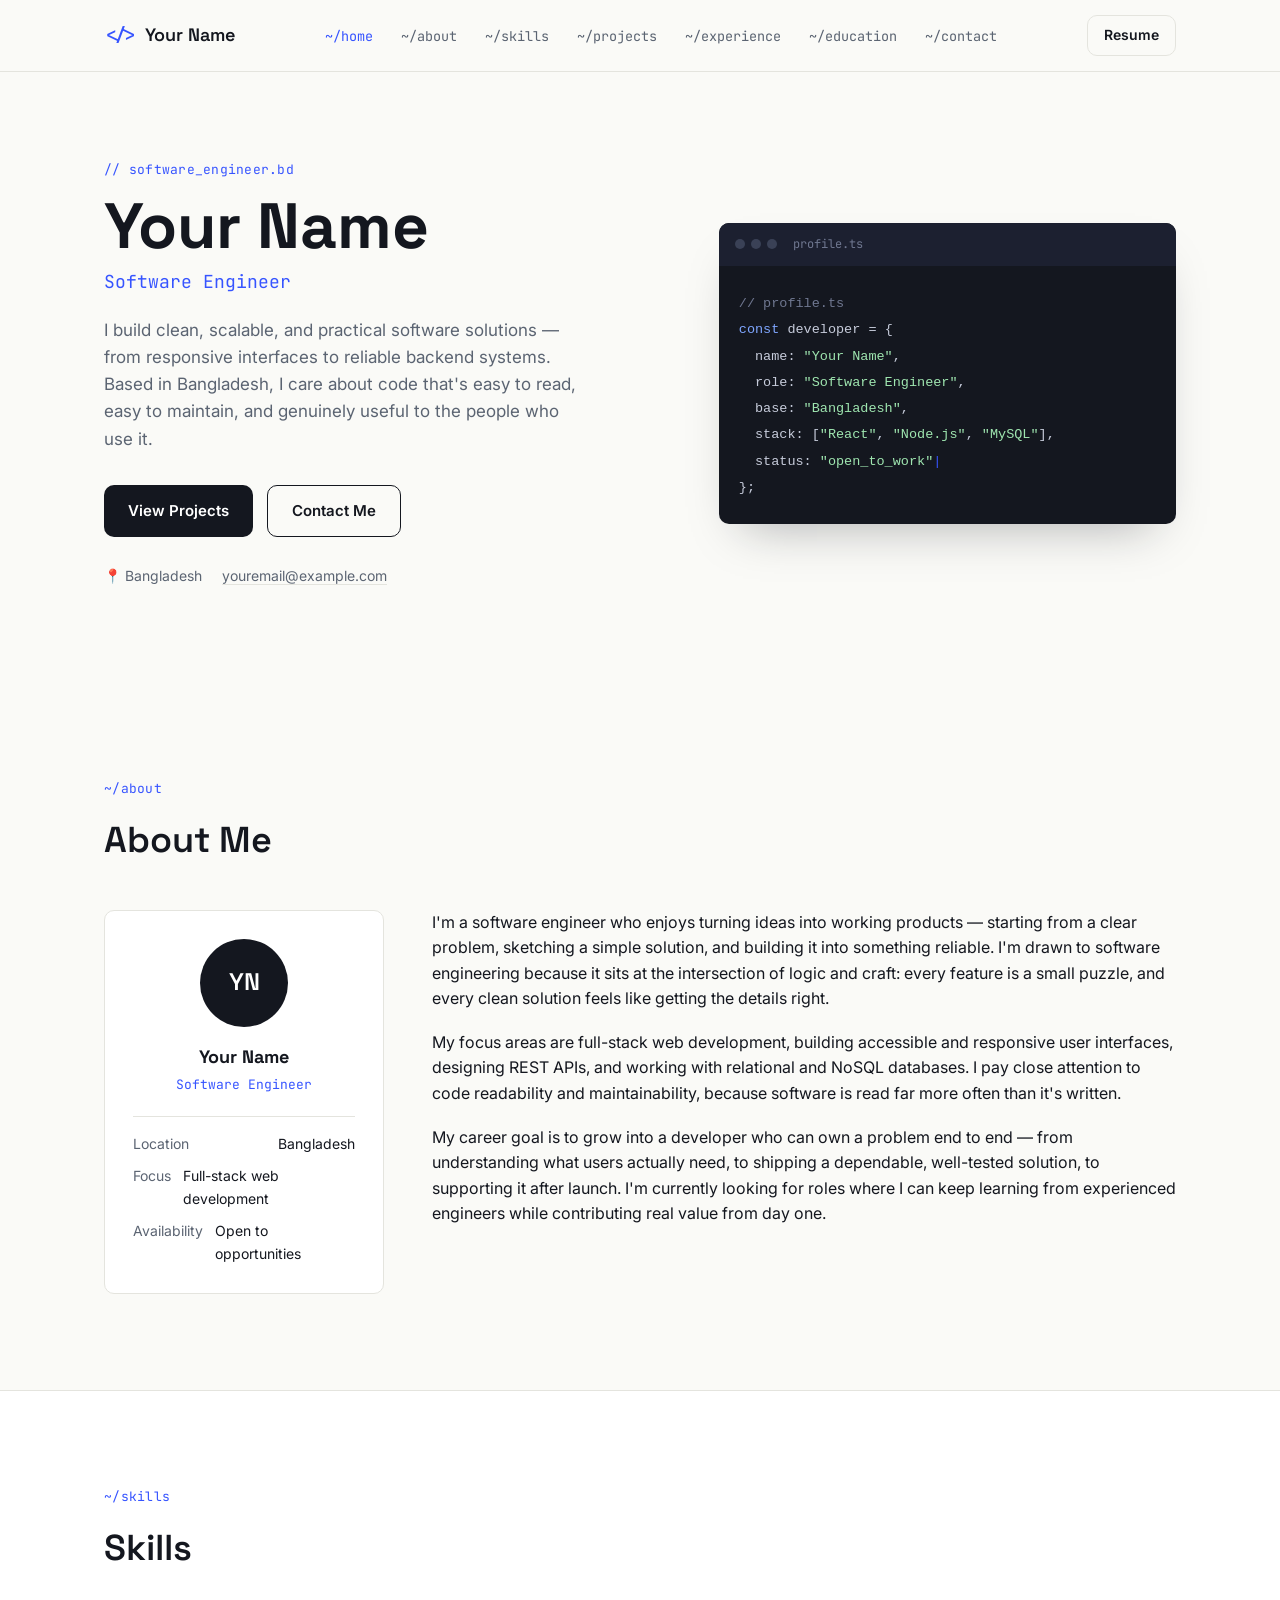
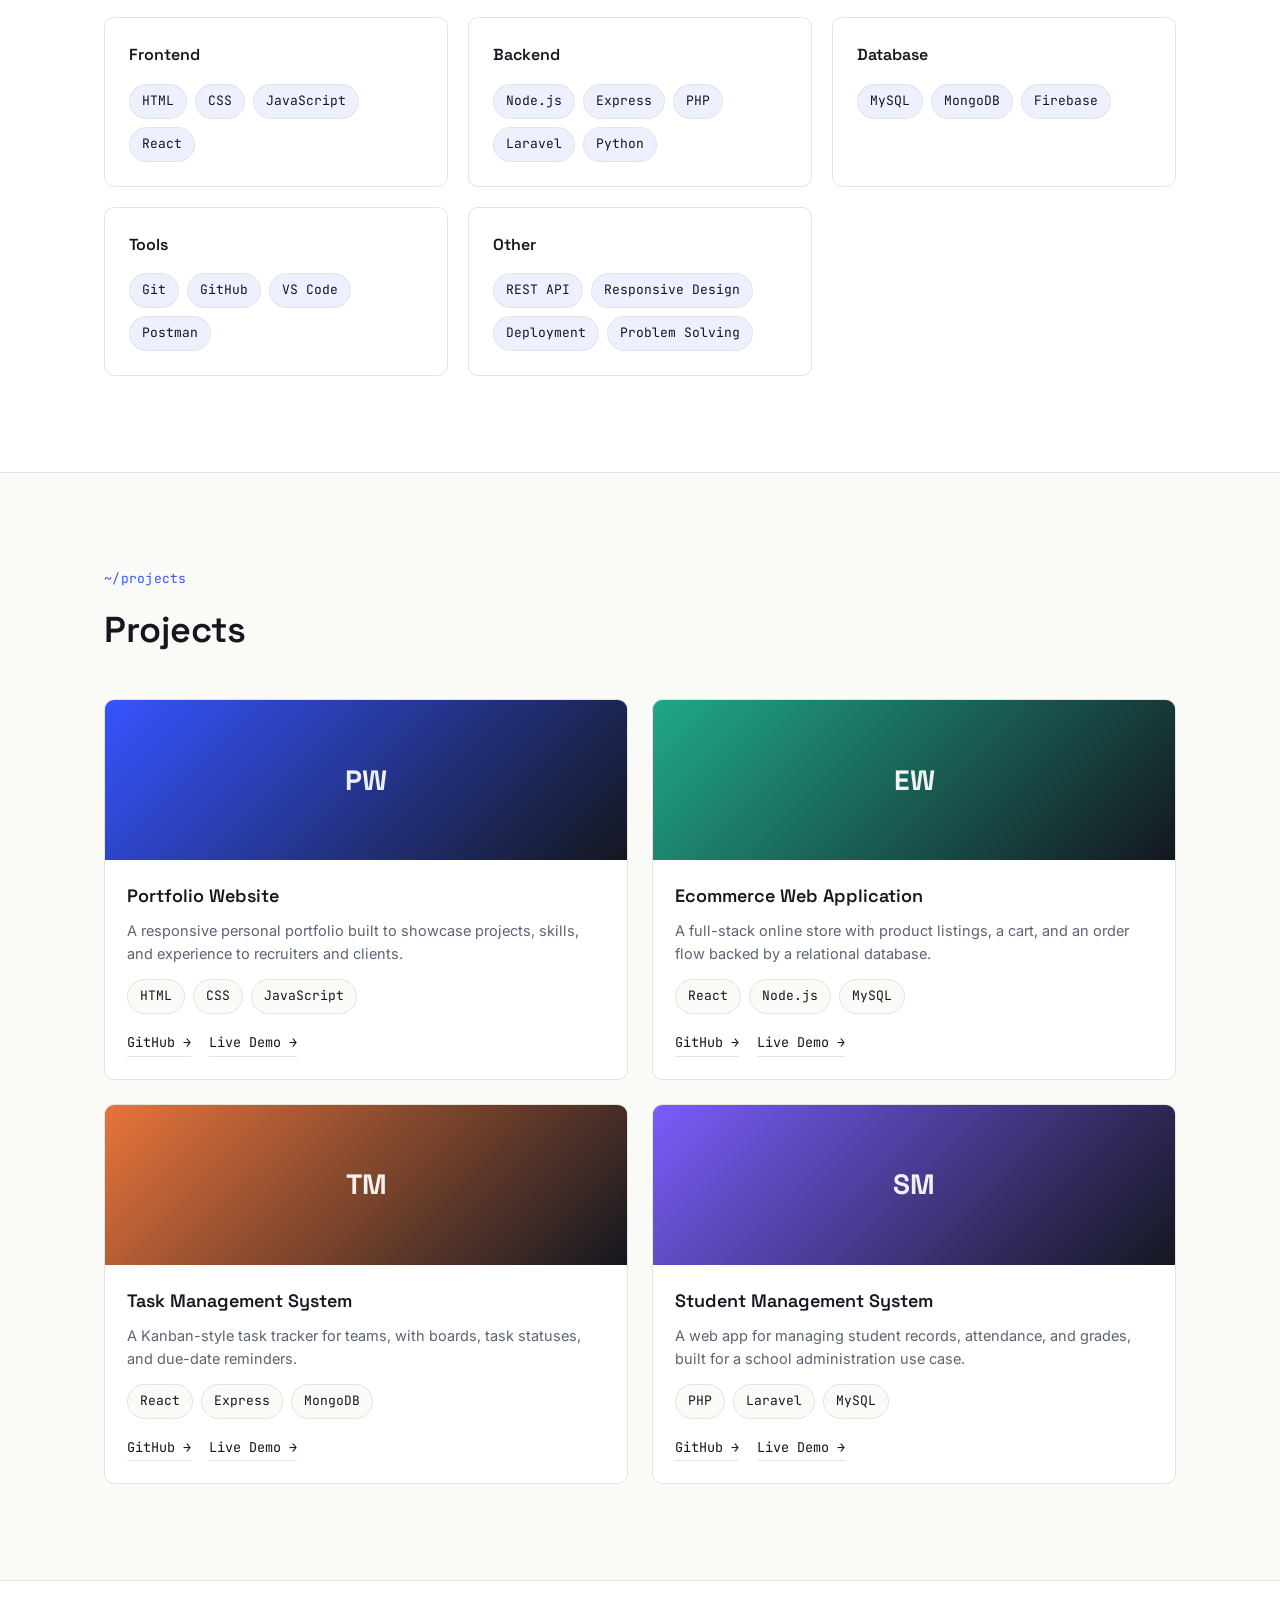
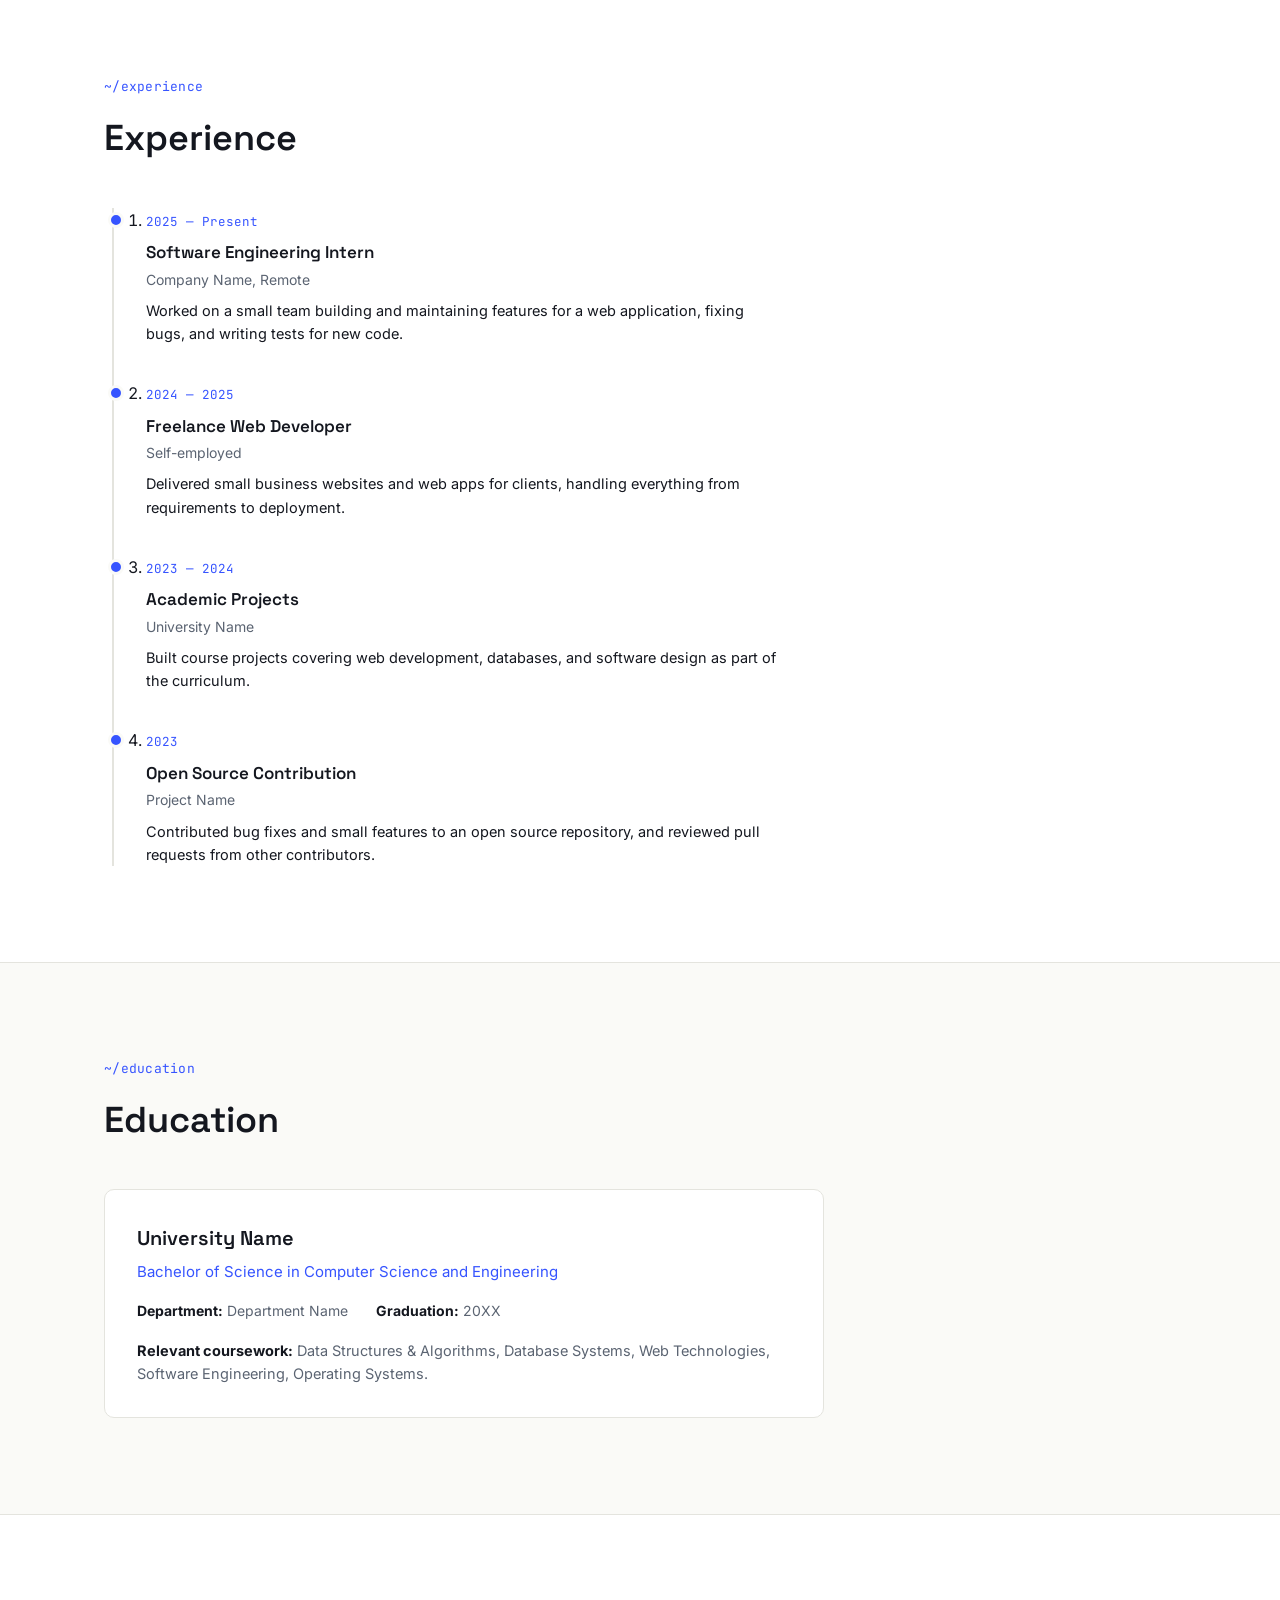
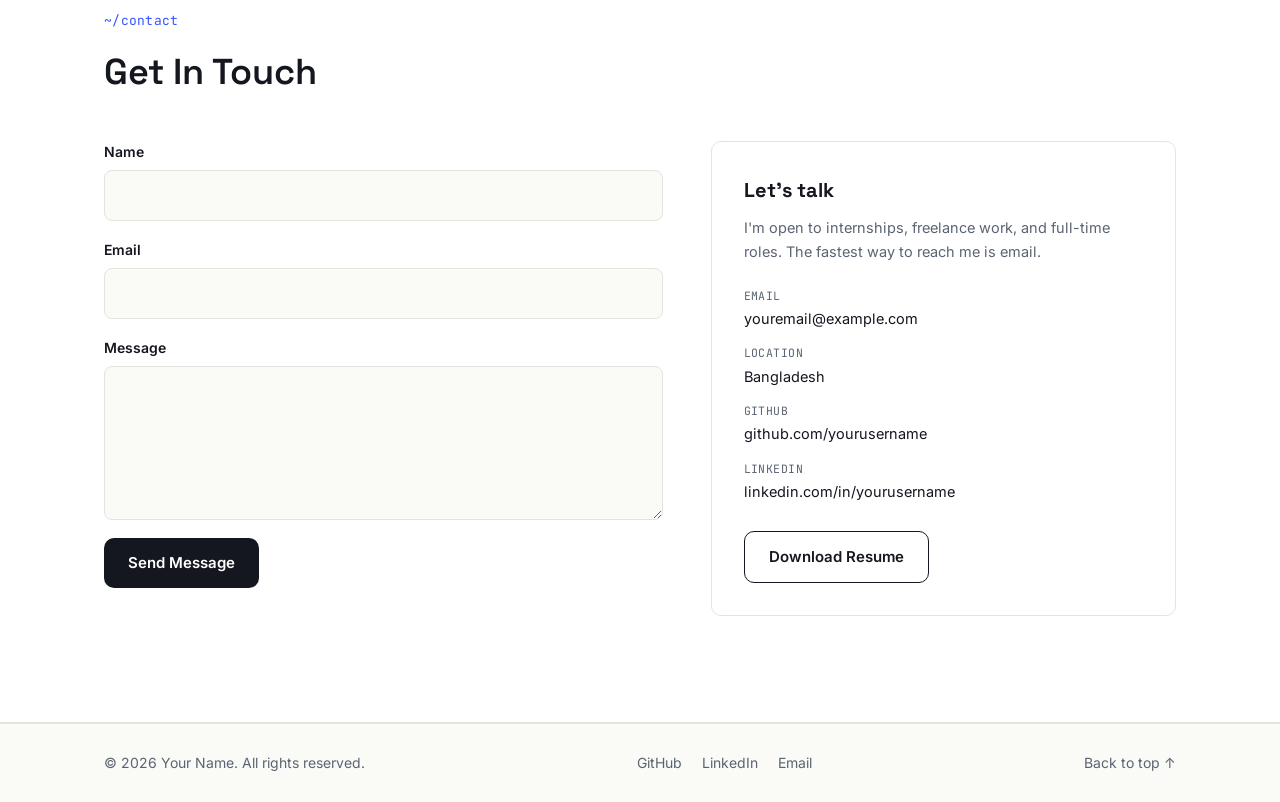
==== index.html @ 1dc2d633 "Initial Portfollio" ====
<!DOCTYPE html>
<html lang="en">
<head>
  <meta charset="UTF-8" />
  <meta name="viewport" content="width=device-width, initial-scale=1.0" />

  <!-- ============ PRIMARY SEO META TAGS ============ -->
  <!-- EDIT: replace "Your Name" everywhere in this file with your real name -->
  <title>Your Name — Software Engineer</title>
  <meta name="title" content="Your Name — Software Engineer" />
  <meta name="description" content="Your Name is a Software Engineer based in Bangladesh who builds clean, scalable, and practical software solutions. Explore projects, skills, and ways to get in touch." />
  <meta name="keywords" content="Your Name, Software Engineer, Web Developer, Full Stack Developer, Bangladesh, React, Node.js, Portfolio" />
  <meta name="author" content="Your Name" />
  <meta name="robots" content="index, follow" />

  <!-- ============ CANONICAL URL ============ -->
  <!-- EDIT: replace with your real published URL once deployed -->
  <link rel="canonical" href="https://yourusername.github.io/" />

  <!-- ============ OPEN GRAPH / SOCIAL SHARING ============ -->
  <meta property="og:type" content="website" />
  <meta property="og:title" content="Your Name — Software Engineer" />
  <meta property="og:description" content="Software Engineer based in Bangladesh building clean, scalable, and practical software solutions." />
  <meta property="og:image" content="https://yourusername.github.io/assets/og-image.jpg" />
  <meta property="og:url" content="https://yourusername.github.io/" />
  <meta property="og:site_name" content="Your Name — Portfolio" />

  <meta name="twitter:card" content="summary_large_image" />
  <meta name="twitter:title" content="Your Name — Software Engineer" />
  <meta name="twitter:description" content="Software Engineer based in Bangladesh building clean, scalable, and practical software solutions." />
  <meta name="twitter:image" content="https://yourusername.github.io/assets/og-image.jpg" />

  <!-- ============ FAVICON (placeholder mark, swap for your own /assets/favicon.ico) ============ -->
  <link rel="icon" type="image/svg+xml" href="data:image/svg+xml,%3Csvg xmlns='http://www.w3.org/2000/svg' viewBox='0 0 64 64'%3E%3Crect width='64' height='64' rx='14' fill='%2314171F'/%3E%3Ctext x='32' y='42' font-family='monospace' font-size='28' fill='%233654FF' text-anchor='middle'%3E%3C%2F%3E%3C%2Ftext%3E%3C%2Fsvg%3E" />

  <!-- ============ FONTS ============ -->
  <link rel="preconnect" href="https://fonts.googleapis.com" />
  <link rel="preconnect" href="https://fonts.gstatic.com" crossorigin />
  <link href="https://fonts.googleapis.com/css2?family=Space+Grotesk:wght@500;600;700&family=Inter:wght@400;500;600&family=JetBrains+Mono:wght@400;500&display=swap" rel="stylesheet" />

  <link rel="stylesheet" href="style.css" />
</head>
<body>

  <!-- ============================================================
       SKIP LINK (accessibility)
  ============================================================ -->
  <a class="skip-link" href="#main">Skip to content</a>

  <!-- ============================================================
       HEADER / NAVIGATION
  ============================================================ -->
  <header class="header" id="top">
    <div class="container header__inner">
      <a href="#top" class="logo" aria-label="Back to home">
        <span class="logo__mark">&lt;/&gt;</span>
        <span class="logo__text">Your Name</span>
      </a>

      <nav class="nav" id="site-nav" aria-label="Primary">
        <ul class="nav__list">
          <li><a href="#home" class="nav__link">~/home</a></li>
          <li><a href="#about" class="nav__link">~/about</a></li>
          <li><a href="#skills" class="nav__link">~/skills</a></li>
          <li><a href="#projects" class="nav__link">~/projects</a></li>
          <li><a href="#experience" class="nav__link">~/experience</a></li>
          <li><a href="#education" class="nav__link">~/education</a></li>
          <li><a href="#contact" class="nav__link">~/contact</a></li>
        </ul>
      </nav>

      <div class="header__actions">
        <!-- EDIT: point this to your real resume file, e.g. assets/resume.pdf -->
        <a href="assets/resume.pdf" class="btn btn--ghost btn--small" download>Resume</a>
        <button
          class="nav-toggle"
          id="nav-toggle"
          aria-expanded="false"
          aria-controls="site-nav"
          aria-label="Open menu"
        >
          <span class="nav-toggle__bar"></span>
          <span class="nav-toggle__bar"></span>
          <span class="nav-toggle__bar"></span>
        </button>
      </div>
    </div>
  </header>

  <main id="main">

    <!-- ============================================================
         HERO / HOME
    ============================================================ -->
    <section class="hero" id="home">
      <div class="container hero__grid">
        <div class="hero__content">
          <p class="eyebrow">// software_engineer.bd</p>
          <h1 class="hero__name">Your Name</h1>
          <p class="hero__title">Software Engineer</p>
          <p class="hero__tagline">
            I build clean, scalable, and practical software solutions —
            from responsive interfaces to reliable backend systems.
            Based in Bangladesh, I care about code that's easy to read,
            easy to maintain, and genuinely useful to the people who use it.
          </p>
          <div class="hero__actions">
            <a href="#projects" class="btn btn--primary">View Projects</a>
            <a href="#contact" class="btn btn--outline">Contact Me</a>
          </div>
          <ul class="hero__meta">
            <li>📍 Bangladesh</li>
            <!-- EDIT: replace with your real email -->
            <li><a href="mailto:youremail@example.com">youremail@example.com</a></li>
          </ul>
        </div>

        <div class="hero__panel" aria-hidden="true">
          <div class="code-card">
            <div class="code-card__bar">
              <span class="code-card__dot"></span>
              <span class="code-card__dot"></span>
              <span class="code-card__dot"></span>
              <span class="code-card__filename">profile.ts</span>
            </div>
            <pre class="code-card__body"><code><span class="tok-comment">// profile.ts</span>
<span class="tok-key">const</span> developer = {
  name: <span class="tok-string">"Your Name"</span>,
  role: <span class="tok-string">"Software Engineer"</span>,
  base: <span class="tok-string">"Bangladesh"</span>,
  stack: [<span class="tok-string">"React"</span>, <span class="tok-string">"Node.js"</span>, <span class="tok-string">"MySQL"</span>],
  status: <span class="tok-string">"open_to_work"</span><span class="cursor">|</span>
};</code></pre>
          </div>
        </div>
      </div>
    </section>

    <!-- ============================================================
         ABOUT
    ============================================================ -->
    <section class="section" id="about">
      <div class="container">
        <p class="eyebrow">~/about</p>
        <h2 class="section__title">About Me</h2>

        <div class="about__grid">
          <div class="about__card">
            <div class="avatar" aria-hidden="true">YN</div>
            <h3 class="about__card-name">Your Name</h3>
            <p class="about__card-role">Software Engineer</p>
            <ul class="about__facts">
              <li><span>Location</span>Bangladesh</li>
              <li><span>Focus</span>Full-stack web development</li>
              <li><span>Availability</span>Open to opportunities</li>
            </ul>
          </div>

          <div class="about__copy">
            <!-- EDIT: replace this bio with your own story -->
            <p>
              I'm a software engineer who enjoys turning ideas into working
              products — starting from a clear problem, sketching a simple
              solution, and building it into something reliable. I'm drawn
              to software engineering because it sits at the intersection
              of logic and craft: every feature is a small puzzle, and every
              clean solution feels like getting the details right.
            </p>
            <p>
              My focus areas are full-stack web development, building
              accessible and responsive user interfaces, designing REST
              APIs, and working with relational and NoSQL databases. I pay
              close attention to code readability and maintainability,
              because software is read far more often than it's written.
            </p>
            <p>
              My career goal is to grow into a developer who can own a
              problem end to end — from understanding what users actually
              need, to shipping a dependable, well-tested solution, to
              supporting it after launch. I'm currently looking for roles
              where I can keep learning from experienced engineers while
              contributing real value from day one.
            </p>
          </div>
        </div>
      </div>
    </section>

    <!-- ============================================================
         SKILLS
    ============================================================ -->
    <section class="section section--alt" id="skills">
      <div class="container">
        <p class="eyebrow">~/skills</p>
        <h2 class="section__title">Skills</h2>

        <div class="skills__grid">
          <div class="skill-card">
            <h3 class="skill-card__title">Frontend</h3>
            <ul class="badge-list">
              <li class="badge">HTML</li>
              <li class="badge">CSS</li>
              <li class="badge">JavaScript</li>
              <li class="badge">React</li>
            </ul>
          </div>

          <div class="skill-card">
            <h3 class="skill-card__title">Backend</h3>
            <ul class="badge-list">
              <li class="badge">Node.js</li>
              <li class="badge">Express</li>
              <li class="badge">PHP</li>
              <li class="badge">Laravel</li>
              <li class="badge">Python</li>
            </ul>
          </div>

          <div class="skill-card">
            <h3 class="skill-card__title">Database</h3>
            <ul class="badge-list">
              <li class="badge">MySQL</li>
              <li class="badge">MongoDB</li>
              <li class="badge">Firebase</li>
            </ul>
          </div>

          <div class="skill-card">
            <h3 class="skill-card__title">Tools</h3>
            <ul class="badge-list">
              <li class="badge">Git</li>
              <li class="badge">GitHub</li>
              <li class="badge">VS Code</li>
              <li class="badge">Postman</li>
            </ul>
          </div>

          <div class="skill-card">
            <h3 class="skill-card__title">Other</h3>
            <ul class="badge-list">
              <li class="badge">REST API</li>
              <li class="badge">Responsive Design</li>
              <li class="badge">Deployment</li>
              <li class="badge">Problem Solving</li>
            </ul>
          </div>
        </div>
      </div>
    </section>

    <!-- ============================================================
         PROJECTS
    ============================================================ -->
    <section class="section" id="projects">
      <div class="container">
        <p class="eyebrow">~/projects</p>
        <h2 class="section__title">Projects</h2>

        <div class="projects__grid">

          <!-- Project 1 -->
          <article class="project-card">
            <div class="project-card__thumb" style="background:linear-gradient(135deg,#3654FF,#14171F);">
              <span>PW</span>
            </div>
            <div class="project-card__body">
              <h3 class="project-card__title">Portfolio Website</h3>
              <p class="project-card__desc">
                A responsive personal portfolio built to showcase projects,
                skills, and experience to recruiters and clients.
              </p>
              <ul class="badge-list badge-list--tight">
                <li class="badge badge--mono">HTML</li>
                <li class="badge badge--mono">CSS</li>
                <li class="badge badge--mono">JavaScript</li>
              </ul>
              <div class="project-card__links">
                <!-- EDIT: replace # with your real repo / demo links -->
                <a href="#" class="link">GitHub →</a>
                <a href="#" class="link">Live Demo →</a>
              </div>
            </div>
          </article>

          <!-- Project 2 -->
          <article class="project-card">
            <div class="project-card__thumb" style="background:linear-gradient(135deg,#1FA88A,#14171F);">
              <span>EW</span>
            </div>
            <div class="project-card__body">
              <h3 class="project-card__title">Ecommerce Web Application</h3>
              <p class="project-card__desc">
                A full-stack online store with product listings, a cart,
                and an order flow backed by a relational database.
              </p>
              <ul class="badge-list badge-list--tight">
                <li class="badge badge--mono">React</li>
                <li class="badge badge--mono">Node.js</li>
                <li class="badge badge--mono">MySQL</li>
              </ul>
              <div class="project-card__links">
                <a href="#" class="link">GitHub →</a>
                <a href="#" class="link">Live Demo →</a>
              </div>
            </div>
          </article>

          <!-- Project 3 -->
          <article class="project-card">
            <div class="project-card__thumb" style="background:linear-gradient(135deg,#E8743B,#14171F);">
              <span>TM</span>
            </div>
            <div class="project-card__body">
              <h3 class="project-card__title">Task Management System</h3>
              <p class="project-card__desc">
                A Kanban-style task tracker for teams, with boards, task
                statuses, and due-date reminders.
              </p>
              <ul class="badge-list badge-list--tight">
                <li class="badge badge--mono">React</li>
                <li class="badge badge--mono">Express</li>
                <li class="badge badge--mono">MongoDB</li>
              </ul>
              <div class="project-card__links">
                <a href="#" class="link">GitHub →</a>
                <a href="#" class="link">Live Demo →</a>
              </div>
            </div>
          </article>

          <!-- Project 4 -->
          <article class="project-card">
            <div class="project-card__thumb" style="background:linear-gradient(135deg,#7A5CFA,#14171F);">
              <span>SM</span>
            </div>
            <div class="project-card__body">
              <h3 class="project-card__title">Student Management System</h3>
              <p class="project-card__desc">
                A web app for managing student records, attendance, and
                grades, built for a school administration use case.
              </p>
              <ul class="badge-list badge-list--tight">
                <li class="badge badge--mono">PHP</li>
                <li class="badge badge--mono">Laravel</li>
                <li class="badge badge--mono">MySQL</li>
              </ul>
              <div class="project-card__links">
                <a href="#" class="link">GitHub →</a>
                <a href="#" class="link">Live Demo →</a>
              </div>
            </div>
          </article>

        </div>
      </div>
    </section>

    <!-- ============================================================
         EXPERIENCE
    ============================================================ -->
    <section class="section section--alt" id="experience">
      <div class="container">
        <p class="eyebrow">~/experience</p>
        <h2 class="section__title">Experience</h2>

        <ol class="timeline">
          <li class="timeline__item">
            <span class="timeline__date">2025 — Present</span>
            <h3 class="timeline__title">Software Engineering Intern</h3>
            <p class="timeline__org">Company Name, Remote</p>
            <p class="timeline__desc">
              Worked on a small team building and maintaining features for
              a web application, fixing bugs, and writing tests for new code.
            </p>
          </li>

          <li class="timeline__item">
            <span class="timeline__date">2024 — 2025</span>
            <h3 class="timeline__title">Freelance Web Developer</h3>
            <p class="timeline__org">Self-employed</p>
            <p class="timeline__desc">
              Delivered small business websites and web apps for clients,
              handling everything from requirements to deployment.
            </p>
          </li>

          <li class="timeline__item">
            <span class="timeline__date">2023 — 2024</span>
            <h3 class="timeline__title">Academic Projects</h3>
            <p class="timeline__org">University Name</p>
            <p class="timeline__desc">
              Built course projects covering web development, databases,
              and software design as part of the curriculum.
            </p>
          </li>

          <li class="timeline__item">
            <span class="timeline__date">2023</span>
            <h3 class="timeline__title">Open Source Contribution</h3>
            <p class="timeline__org">Project Name</p>
            <p class="timeline__desc">
              Contributed bug fixes and small features to an open source
              repository, and reviewed pull requests from other contributors.
            </p>
          </li>
        </ol>
      </div>
    </section>

    <!-- ============================================================
         EDUCATION
    ============================================================ -->
    <section class="section" id="education">
      <div class="container">
        <p class="eyebrow">~/education</p>
        <h2 class="section__title">Education</h2>

        <div class="edu-card">
          <h3 class="edu-card__university">University Name</h3>
          <p class="edu-card__degree">Bachelor of Science in Computer Science and Engineering</p>
          <div class="edu-card__meta">
            <span><strong>Department:</strong> Department Name</span>
            <span><strong>Graduation:</strong> 20XX</span>
          </div>
          <p class="edu-card__coursework">
            <strong>Relevant coursework:</strong> Data Structures &amp;
            Algorithms, Database Systems, Web Technologies, Software
            Engineering, Operating Systems.
          </p>
        </div>
      </div>
    </section>

    <!-- ============================================================
         CONTACT
    ============================================================ -->
    <section class="section section--alt" id="contact">
      <div class="container">
        <p class="eyebrow">~/contact</p>
        <h2 class="section__title">Get In Touch</h2>

        <div class="contact__grid">
          <form class="contact-form" id="contact-form" novalidate>
            <!--
              FRONTEND-ONLY FORM:
              This form does not send email by itself yet. To make it work, pick one:
              1) Formspree   — set the form action to your Formspree endpoint and method="POST"
              2) EmailJS     — keep this markup, call emailjs.sendForm() in script.js instead of the demo handler
              3) Google Forms — swap this markup for an embedded Google Form, or POST to its formResponse URL
              4) Your own backend API — change the fetch() call in script.js to your endpoint
            -->
            <div class="form-field">
              <label for="name">Name</label>
              <input type="text" id="name" name="name" required autocomplete="name" />
            </div>
            <div class="form-field">
              <label for="email">Email</label>
              <input type="email" id="email" name="email" required autocomplete="email" />
            </div>
            <div class="form-field">
              <label for="message">Message</label>
              <textarea id="message" name="message" rows="5" required></textarea>
            </div>
            <button type="submit" class="btn btn--primary">Send Message</button>
            <p class="form-status" id="form-status" role="status" aria-live="polite"></p>
          </form>

          <div class="contact-info">
            <h3 class="contact-info__title">Let's talk</h3>
            <p class="contact-info__desc">
              I'm open to internships, freelance work, and full-time roles.
              The fastest way to reach me is email.
            </p>
            <ul class="contact-info__list">
              <li>
                <span>Email</span>
                <a href="mailto:youremail@example.com">youremail@example.com</a>
              </li>
              <li>
                <span>Location</span>
                Bangladesh
              </li>
              <li>
                <span>GitHub</span>
                <a href="https://github.com/yourusername" target="_blank" rel="noopener noreferrer">github.com/yourusername</a>
              </li>
              <li>
                <span>LinkedIn</span>
                <a href="https://linkedin.com/in/yourusername" target="_blank" rel="noopener noreferrer">linkedin.com/in/yourusername</a>
              </li>
            </ul>
            <a href="assets/resume.pdf" class="btn btn--outline" download>Download Resume</a>
          </div>
        </div>
      </div>
    </section>

  </main>

  <!-- ============================================================
       FOOTER
  ============================================================ -->
  <footer class="footer">
    <div class="container footer__inner">
      <p>&copy; <span id="year"></span> Your Name. All rights reserved.</p>
      <ul class="footer__social">
        <li><a href="https://github.com/yourusername" target="_blank" rel="noopener noreferrer">GitHub</a></li>
        <li><a href="https://linkedin.com/in/yourusername" target="_blank" rel="noopener noreferrer">LinkedIn</a></li>
        <li><a href="mailto:youremail@example.com">Email</a></li>
      </ul>
      <a href="#top" class="footer__top">Back to top ↑</a>
    </div>
  </footer>

  <script src="script.js"></script>
</body>
</html>
---- style.css ----
/* ==========================================================================
   PORTFOLIO STYLESHEET
   Design language: "engineering spec" — light, paper-clean surface with
   monospace module labels (~/about, ~/skills...) borrowed from a code
   editor's file tree, paired with a confident signal-blue accent.
   ========================================================================== */

/* ---------- 1. DESIGN TOKENS ---------- */
:root {
  /* Color */
  --bg: #FAFAF7;
  --surface: #FFFFFF;
  --ink: #14171F;
  --muted: #5B6472;
  --line: #E4E4DE;
  --accent: #3654FF;
  --accent-dim: #EDF0FF;
  --accent-ink: #14171F;

  /* Type */
  --font-display: 'Space Grotesk', 'Segoe UI', sans-serif;
  --font-body: 'Inter', 'Segoe UI', sans-serif;
  --font-mono: 'JetBrains Mono', 'Courier New', monospace;

  /* Layout */
  --max-width: 1120px;
  --radius: 10px;
  --header-h: 72px;

  /* Motion */
  --ease: cubic-bezier(0.4, 0, 0.2, 1);
}

/* ---------- 2. RESET ---------- */
* {
  margin: 0;
  padding: 0;
  box-sizing: border-box;
}

html {
  scroll-behavior: smooth;
  scroll-padding-top: var(--header-h);
}

body {
  background: var(--bg);
  color: var(--ink);
  font-family: var(--font-body);
  font-size: 16px;
  line-height: 1.6;
  -webkit-font-smoothing: antialiased;
}

img {
  max-width: 100%;
  display: block;
}

a {
  color: inherit;
  text-decoration: none;
}

ul {
  list-style: none;
}

button {
  font: inherit;
  cursor: pointer;
  border: none;
  background: none;
}

@media (prefers-reduced-motion: reduce) {
  html {
    scroll-behavior: auto;
  }
  * {
    animation-duration: 0.001ms !important;
    transition-duration: 0.001ms !important;
  }
}

/* ---------- 3. LAYOUT UTILITIES ---------- */
.container {
  width: 100%;
  max-width: var(--max-width);
  margin: 0 auto;
  padding: 0 24px;
}

.section {
  padding: 96px 0;
}

.section--alt {
  background: var(--surface);
  border-top: 1px solid var(--line);
  border-bottom: 1px solid var(--line);
}

.eyebrow {
  font-family: var(--font-mono);
  font-size: 13px;
  color: var(--accent);
  margin-bottom: 12px;
  letter-spacing: 0.02em;
}

.section__title {
  font-family: var(--font-display);
  font-size: clamp(28px, 4vw, 36px);
  font-weight: 600;
  margin-bottom: 40px;
}

.skip-link {
  position: absolute;
  left: -999px;
  top: 0;
  background: var(--ink);
  color: #fff;
  padding: 10px 16px;
  z-index: 999;
}

.skip-link:focus {
  left: 16px;
  top: 16px;
}

:focus-visible {
  outline: 2px solid var(--accent);
  outline-offset: 3px;
}

/* ---------- 4. BUTTONS & BADGES ---------- */
.btn {
  display: inline-flex;
  align-items: center;
  justify-content: center;
  gap: 8px;
  padding: 13px 24px;
  border-radius: var(--radius);
  font-weight: 600;
  font-size: 15px;
  transition: transform 0.15s var(--ease), background 0.15s var(--ease), border-color 0.15s var(--ease);
  white-space: nowrap;
}

.btn--primary {
  background: var(--ink);
  color: #fff;
}

.btn--primary:hover {
  background: var(--accent);
  transform: translateY(-1px);
}

.btn--outline {
  border: 1.5px solid var(--ink);
  color: var(--ink);
}

.btn--outline:hover {
  border-color: var(--accent);
  color: var(--accent);
  transform: translateY(-1px);
}

.btn--ghost {
  color: var(--ink);
  border: 1.5px solid var(--line);
}

.btn--ghost:hover {
  border-color: var(--accent);
  color: var(--accent);
}

.btn--small {
  padding: 8px 16px;
  font-size: 14px;
}

.link {
  font-family: var(--font-mono);
  font-size: 13.5px;
  color: var(--ink);
  border-bottom: 1px solid var(--line);
  padding-bottom: 2px;
  transition: color 0.15s var(--ease), border-color 0.15s var(--ease);
}

.link:hover {
  color: var(--accent);
  border-color: var(--accent);
}

.badge-list {
  display: flex;
  flex-wrap: wrap;
  gap: 8px;
}

.badge-list--tight {
  margin: 14px 0 18px;
}

.badge {
  font-family: var(--font-mono);
  font-size: 13px;
  padding: 6px 12px;
  border-radius: 20px;
  background: var(--accent-dim);
  color: var(--accent-ink);
  border: 1px solid var(--line);
}

.badge--mono {
  background: var(--bg);
}

/* ---------- 5. HEADER / NAV ---------- */
.header {
  position: sticky;
  top: 0;
  z-index: 50;
  background: rgba(250, 250, 247, 0.92);
  backdrop-filter: blur(8px);
  border-bottom: 1px solid var(--line);
  height: var(--header-h);
  display: flex;
  align-items: center;
}

.header__inner {
  display: flex;
  align-items: center;
  justify-content: space-between;
  gap: 24px;
}

.logo {
  display: flex;
  align-items: center;
  gap: 8px;
  font-family: var(--font-display);
  font-weight: 600;
  font-size: 18px;
}

.logo__mark {
  font-family: var(--font-mono);
  color: var(--accent);
}

.nav__list {
  display: flex;
  gap: 28px;
}

.nav__link {
  font-family: var(--font-mono);
  font-size: 13.5px;
  color: var(--muted);
  transition: color 0.15s var(--ease);
}

.nav__link:hover,
.nav__link.is-active {
  color: var(--accent);
}

.header__actions {
  display: flex;
  align-items: center;
  gap: 12px;
}

.nav-toggle {
  display: none;
  flex-direction: column;
  justify-content: center;
  gap: 5px;
  width: 32px;
  height: 32px;
}

.nav-toggle__bar {
  display: block;
  height: 2px;
  width: 100%;
  background: var(--ink);
  border-radius: 2px;
  transition: transform 0.2s var(--ease), opacity 0.2s var(--ease);
}

.nav-toggle[aria-expanded="true"] .nav-toggle__bar:nth-child(1) {
  transform: translateY(7px) rotate(45deg);
}

.nav-toggle[aria-expanded="true"] .nav-toggle__bar:nth-child(2) {
  opacity: 0;
}

.nav-toggle[aria-expanded="true"] .nav-toggle__bar:nth-child(3) {
  transform: translateY(-7px) rotate(-45deg);
}

/* ---------- 6. HERO ---------- */
.hero {
  padding: 88px 0 96px;
}

.hero__grid {
  display: grid;
  grid-template-columns: 1.1fr 0.9fr;
  gap: 56px;
  align-items: center;
}

.hero__name {
  font-family: var(--font-display);
  font-size: clamp(40px, 6vw, 64px);
  font-weight: 700;
  line-height: 1.05;
  margin-bottom: 8px;
}

.hero__title {
  font-family: var(--font-mono);
  font-size: 18px;
  color: var(--accent);
  margin-bottom: 20px;
}

.hero__tagline {
  color: var(--muted);
  font-size: 17px;
  max-width: 480px;
  margin-bottom: 32px;
}

.hero__actions {
  display: flex;
  gap: 14px;
  margin-bottom: 28px;
  flex-wrap: wrap;
}

.hero__meta {
  display: flex;
  gap: 20px;
  font-size: 14px;
  color: var(--muted);
  flex-wrap: wrap;
}

.hero__meta a {
  border-bottom: 1px solid var(--line);
}

.hero__meta a:hover {
  color: var(--accent);
  border-color: var(--accent);
}

/* Code card */
.code-card {
  background: #14171F;
  border-radius: var(--radius);
  overflow: hidden;
  box-shadow: 0 24px 48px -24px rgba(20, 23, 31, 0.35);
}

.code-card__bar {
  display: flex;
  align-items: center;
  gap: 6px;
  padding: 12px 16px;
  background: #1C2030;
}

.code-card__dot {
  width: 10px;
  height: 10px;
  border-radius: 50%;
  background: #3A4156;
}

.code-card__filename {
  margin-left: 10px;
  font-family: var(--font-mono);
  font-size: 12px;
  color: #6F7790;
}

.code-card__body {
  padding: 24px 20px;
  font-family: var(--font-mono);
  font-size: 13.5px;
  line-height: 1.8;
  color: #C7CCDB;
  overflow-x: auto;
}

.tok-comment { color: #6F7790; }
.tok-key { color: #7FA6FF; }
.tok-string { color: #9FE6B0; }

.cursor {
  color: var(--accent);
  animation: blink 1.1s step-end infinite;
}

@keyframes blink {
  50% { opacity: 0; }
}

/* ---------- 7. ABOUT ---------- */
.about__grid {
  display: grid;
  grid-template-columns: 280px 1fr;
  gap: 48px;
  align-items: start;
}

.about__card {
  background: var(--surface);
  border: 1px solid var(--line);
  border-radius: var(--radius);
  padding: 28px;
  text-align: center;
}

.avatar {
  width: 88px;
  height: 88px;
  margin: 0 auto 16px;
  border-radius: 50%;
  background: var(--ink);
  color: #fff;
  display: flex;
  align-items: center;
  justify-content: center;
  font-family: var(--font-display);
  font-weight: 600;
  font-size: 24px;
}

.about__card-name {
  font-family: var(--font-display);
  font-size: 18px;
  margin-bottom: 4px;
}

.about__card-role {
  font-family: var(--font-mono);
  font-size: 13px;
  color: var(--accent);
  margin-bottom: 20px;
}

.about__facts {
  text-align: left;
  border-top: 1px solid var(--line);
  padding-top: 16px;
  display: flex;
  flex-direction: column;
  gap: 10px;
}

.about__facts li {
  font-size: 14px;
  display: flex;
  justify-content: space-between;
  gap: 12px;
}

.about__facts span {
  color: var(--muted);
}

.about__copy p {
  margin-bottom: 18px;
  color: var(--ink);
}

.about__copy p:last-child {
  margin-bottom: 0;
}

/* ---------- 8. SKILLS ---------- */
.skills__grid {
  display: grid;
  grid-template-columns: repeat(3, 1fr);
  gap: 20px;
}

.skill-card {
  background: var(--surface);
  border: 1px solid var(--line);
  border-radius: var(--radius);
  padding: 24px;
}

.skill-card__title {
  font-family: var(--font-display);
  font-size: 16px;
  font-weight: 600;
  margin-bottom: 16px;
}

/* ---------- 9. PROJECTS ---------- */
.projects__grid {
  display: grid;
  grid-template-columns: repeat(2, 1fr);
  gap: 24px;
}

.project-card {
  background: var(--surface);
  border: 1px solid var(--line);
  border-radius: var(--radius);
  overflow: hidden;
  transition: transform 0.18s var(--ease), box-shadow 0.18s var(--ease);
}

.project-card:hover {
  transform: translateY(-3px);
  box-shadow: 0 20px 32px -20px rgba(20, 23, 31, 0.18);
}

.project-card__thumb {
  height: 160px;
  display: flex;
  align-items: center;
  justify-content: center;
}

.project-card__thumb span {
  font-family: var(--font-display);
  font-size: 28px;
  font-weight: 700;
  color: rgba(255, 255, 255, 0.92);
}

.project-card__body {
  padding: 22px;
}

.project-card__title {
  font-family: var(--font-display);
  font-size: 18px;
  font-weight: 600;
  margin-bottom: 8px;
}

.project-card__desc {
  color: var(--muted);
  font-size: 14.5px;
}

.project-card__links {
  display: flex;
  gap: 18px;
}

/* ---------- 10. EXPERIENCE TIMELINE ---------- */
.timeline {
  position: relative;
  border-left: 2px solid var(--line);
  margin-left: 8px;
  padding-left: 32px;
  display: flex;
  flex-direction: column;
  gap: 36px;
}

.timeline__item {
  position: relative;
}

.timeline__item::before {
  content: "";
  position: absolute;
  left: -38px;
  top: 4px;
  width: 10px;
  height: 10px;
  border-radius: 50%;
  background: var(--accent);
  border: 3px solid var(--bg);
}

.timeline__date {
  font-family: var(--font-mono);
  font-size: 12.5px;
  color: var(--accent);
}

.timeline__title {
  font-family: var(--font-display);
  font-size: 17px;
  font-weight: 600;
  margin: 6px 0 2px;
}

.timeline__org {
  color: var(--muted);
  font-size: 14px;
  margin-bottom: 8px;
}

.timeline__desc {
  font-size: 14.5px;
  max-width: 640px;
}

/* ---------- 11. EDUCATION ---------- */
.edu-card {
  background: var(--surface);
  border: 1px solid var(--line);
  border-radius: var(--radius);
  padding: 32px;
  max-width: 720px;
}

.edu-card__university {
  font-family: var(--font-display);
  font-size: 20px;
  font-weight: 600;
  margin-bottom: 6px;
}

.edu-card__degree {
  color: var(--accent);
  font-size: 15px;
  margin-bottom: 16px;
}

.edu-card__meta {
  display: flex;
  gap: 28px;
  font-size: 14px;
  color: var(--muted);
  margin-bottom: 16px;
  flex-wrap: wrap;
}

.edu-card__meta strong {
  color: var(--ink);
}

.edu-card__coursework {
  font-size: 14.5px;
  color: var(--muted);
}

.edu-card__coursework strong {
  color: var(--ink);
}

/* ---------- 12. CONTACT ---------- */
.contact__grid {
  display: grid;
  grid-template-columns: 1.2fr 1fr;
  gap: 48px;
}

.contact-form {
  display: flex;
  flex-direction: column;
  gap: 18px;
}

.form-field {
  display: flex;
  flex-direction: column;
  gap: 6px;
}

.form-field label {
  font-size: 14px;
  font-weight: 600;
}

.form-field input,
.form-field textarea {
  font: inherit;
  padding: 12px 14px;
  border: 1px solid var(--line);
  border-radius: 8px;
  background: var(--bg);
  color: var(--ink);
  resize: vertical;
  transition: border-color 0.15s var(--ease);
}

.form-field input:focus,
.form-field textarea:focus {
  border-color: var(--accent);
}

.contact-form .btn {
  align-self: flex-start;
}

.form-status {
  font-size: 14px;
  color: var(--accent);
  min-height: 20px;
}

.contact-info {
  background: var(--surface);
  border: 1px solid var(--line);
  border-radius: var(--radius);
  padding: 32px;
  align-self: start;
}

.contact-info__title {
  font-family: var(--font-display);
  font-size: 20px;
  margin-bottom: 10px;
}

.contact-info__desc {
  color: var(--muted);
  font-size: 14.5px;
  margin-bottom: 24px;
}

.contact-info__list {
  display: flex;
  flex-direction: column;
  gap: 14px;
  margin-bottom: 28px;
}

.contact-info__list li {
  display: flex;
  flex-direction: column;
  gap: 2px;
  font-size: 14.5px;
}

.contact-info__list span {
  font-family: var(--font-mono);
  font-size: 11.5px;
  color: var(--muted);
  text-transform: uppercase;
  letter-spacing: 0.04em;
}

.contact-info__list a:hover {
  color: var(--accent);
}

/* ---------- 13. FOOTER ---------- */
.footer {
  border-top: 1px solid var(--line);
  padding: 28px 0;
}

.footer__inner {
  display: flex;
  align-items: center;
  justify-content: space-between;
  flex-wrap: wrap;
  gap: 16px;
  font-size: 14px;
  color: var(--muted);
}

.footer__social {
  display: flex;
  gap: 20px;
}

.footer__social a:hover,
.footer__top:hover {
  color: var(--accent);
}

/* ==========================================================================
   RESPONSIVE
   ========================================================================== */

@media (max-width: 960px) {
  .hero__grid {
    grid-template-columns: 1fr;
  }

  .hero__panel {
    order: -1;
  }

  .about__grid {
    grid-template-columns: 1fr;
  }

  .about__card {
    max-width: 320px;
  }

  .skills__grid {
    grid-template-columns: repeat(2, 1fr);
  }

  .contact__grid {
    grid-template-columns: 1fr;
  }
}

@media (max-width: 720px) {
  .nav {
    position: fixed;
    top: var(--header-h);
    left: 0;
    right: 0;
    background: var(--bg);
    border-bottom: 1px solid var(--line);
    transform: translateY(-110%);
    opacity: 0;
    transition: transform 0.22s var(--ease), opacity 0.22s var(--ease);
    pointer-events: none;
  }

  .nav.is-open {
    transform: translateY(0);
    opacity: 1;
    pointer-events: auto;
  }

  .nav__list {
    flex-direction: column;
    gap: 0;
    padding: 8px 24px 20px;
  }

  .nav__link {
    display: block;
    padding: 14px 0;
    border-bottom: 1px solid var(--line);
    font-size: 15px;
  }

  .nav-toggle {
    display: flex;
  }

  .header__actions .btn--ghost {
    display: none;
  }

  .section {
    padding: 64px 0;
  }

  .projects__grid {
    grid-template-columns: 1fr;
  }

  .skills__grid {
    grid-template-columns: 1fr;
  }
}

@media (max-width: 480px) {
  .hero__actions {
    flex-direction: column;
    align-items: stretch;
  }

  .edu-card__meta {
    flex-direction: column;
    gap: 6px;
  }
}
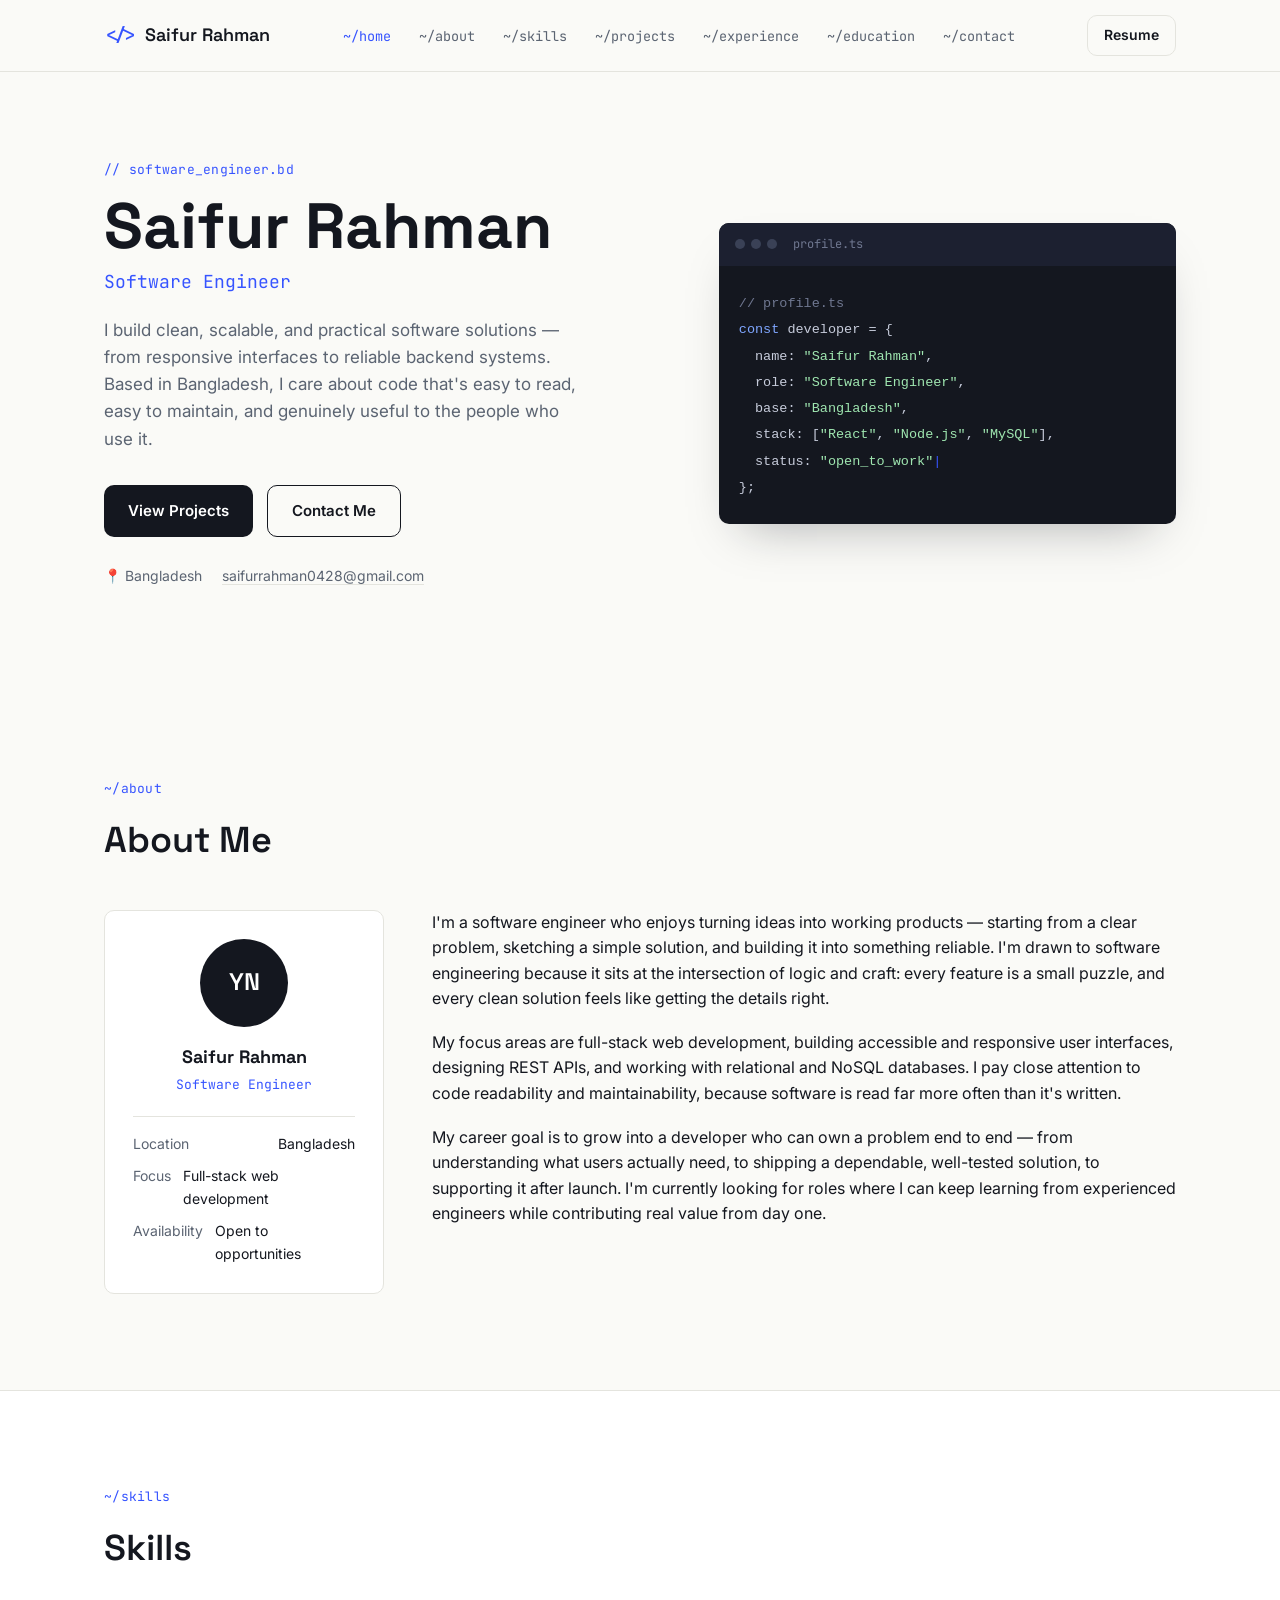
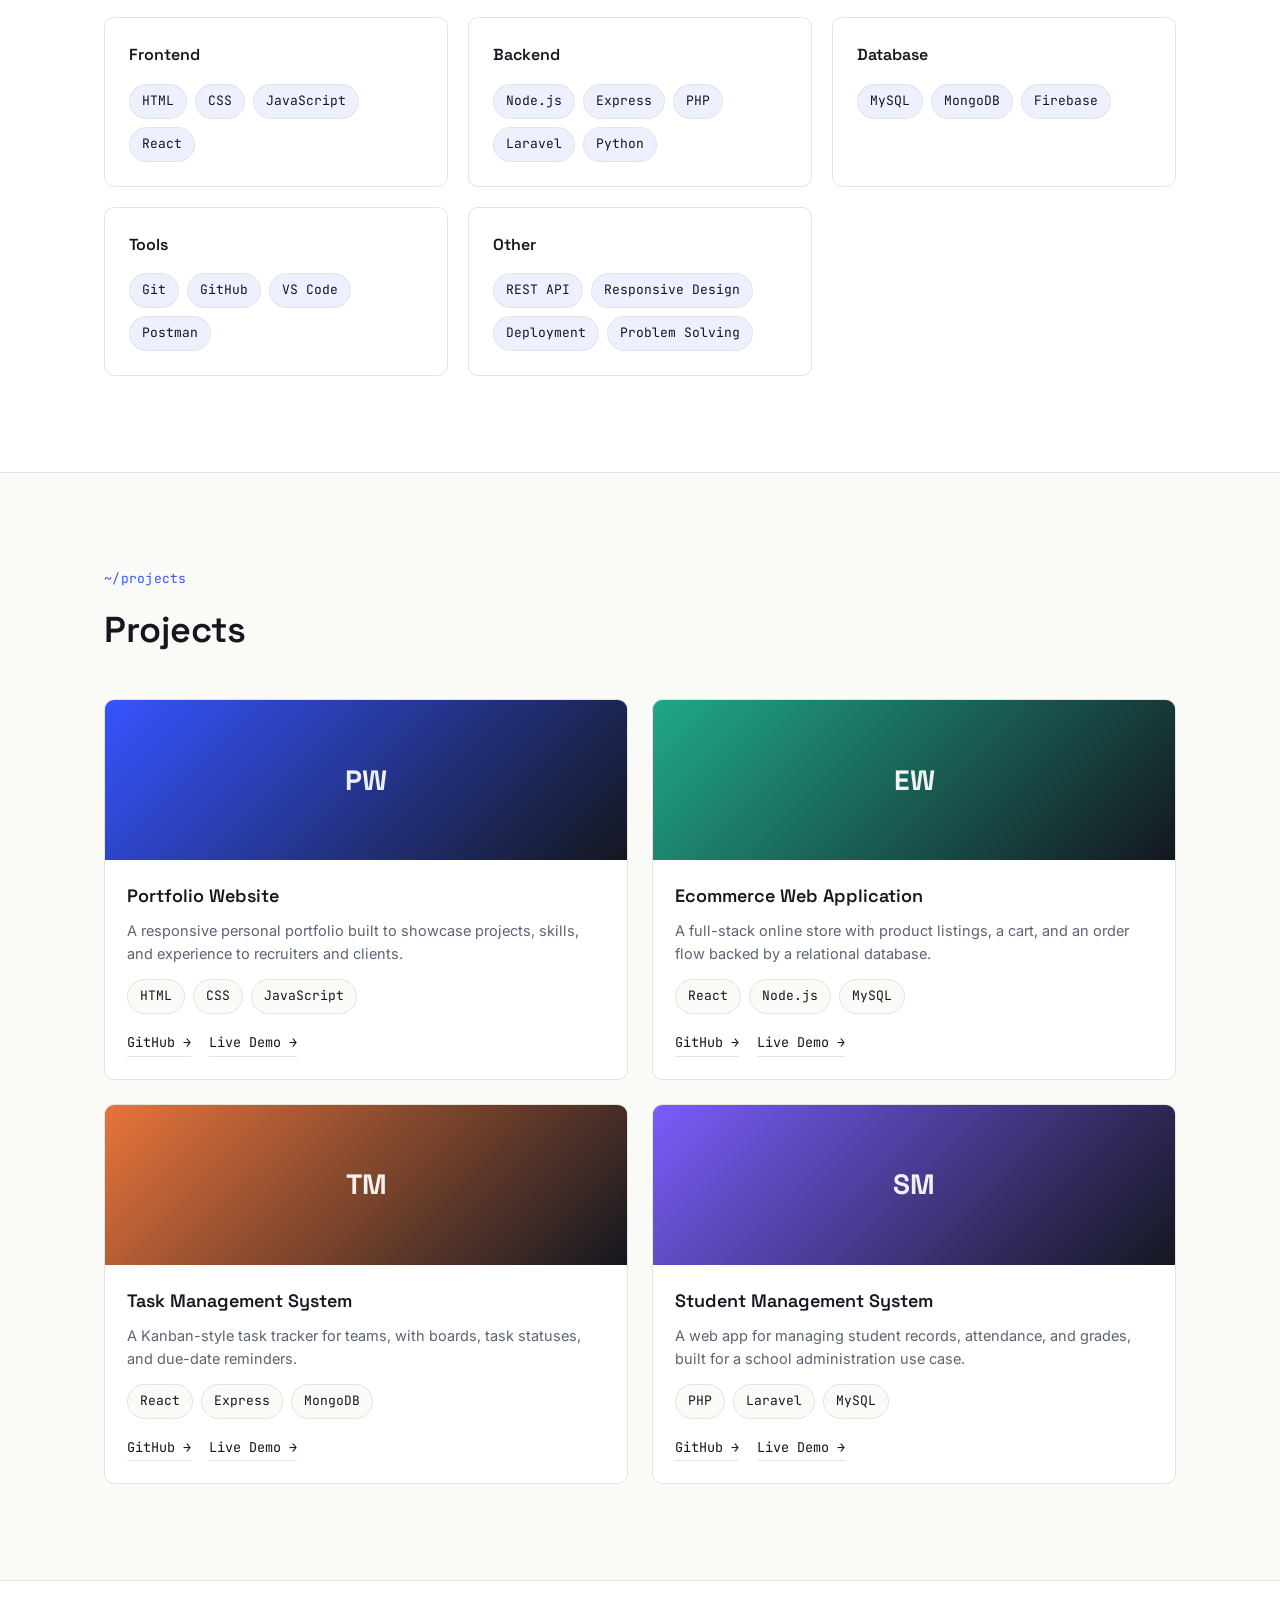
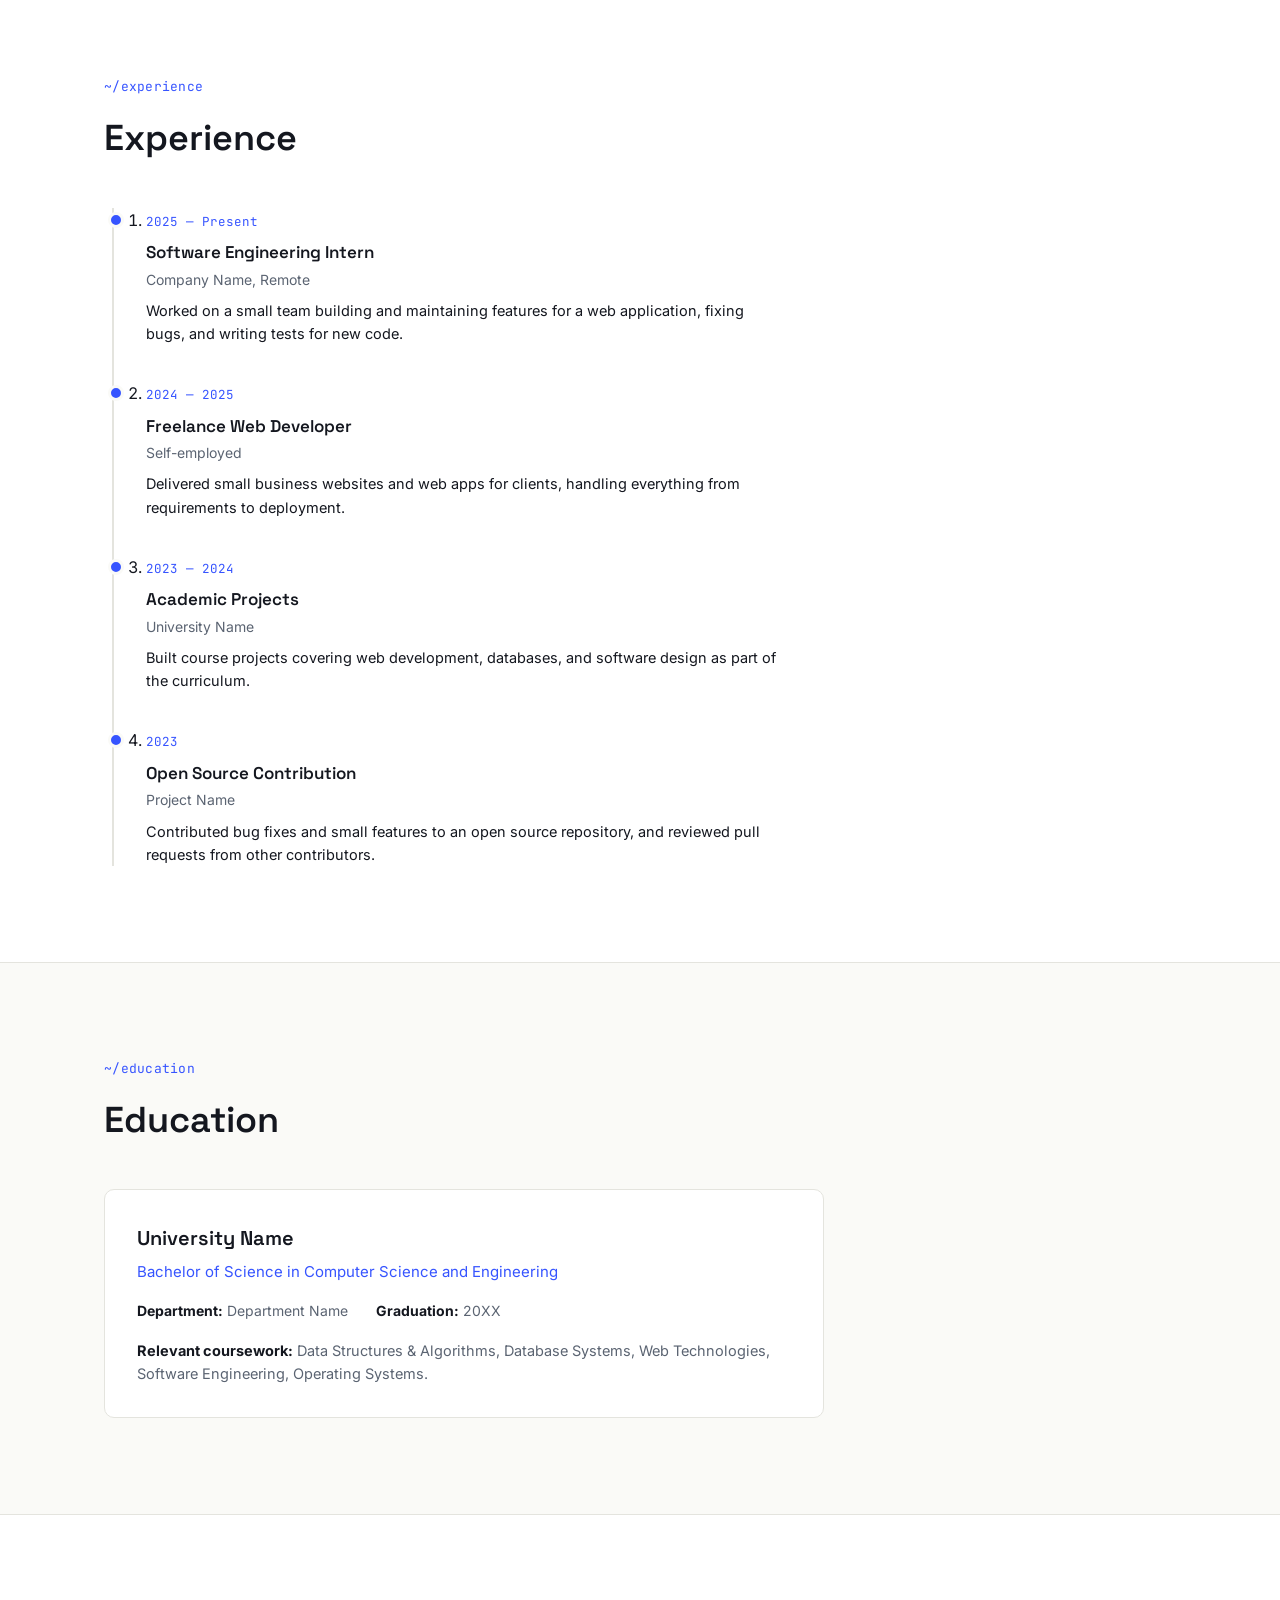
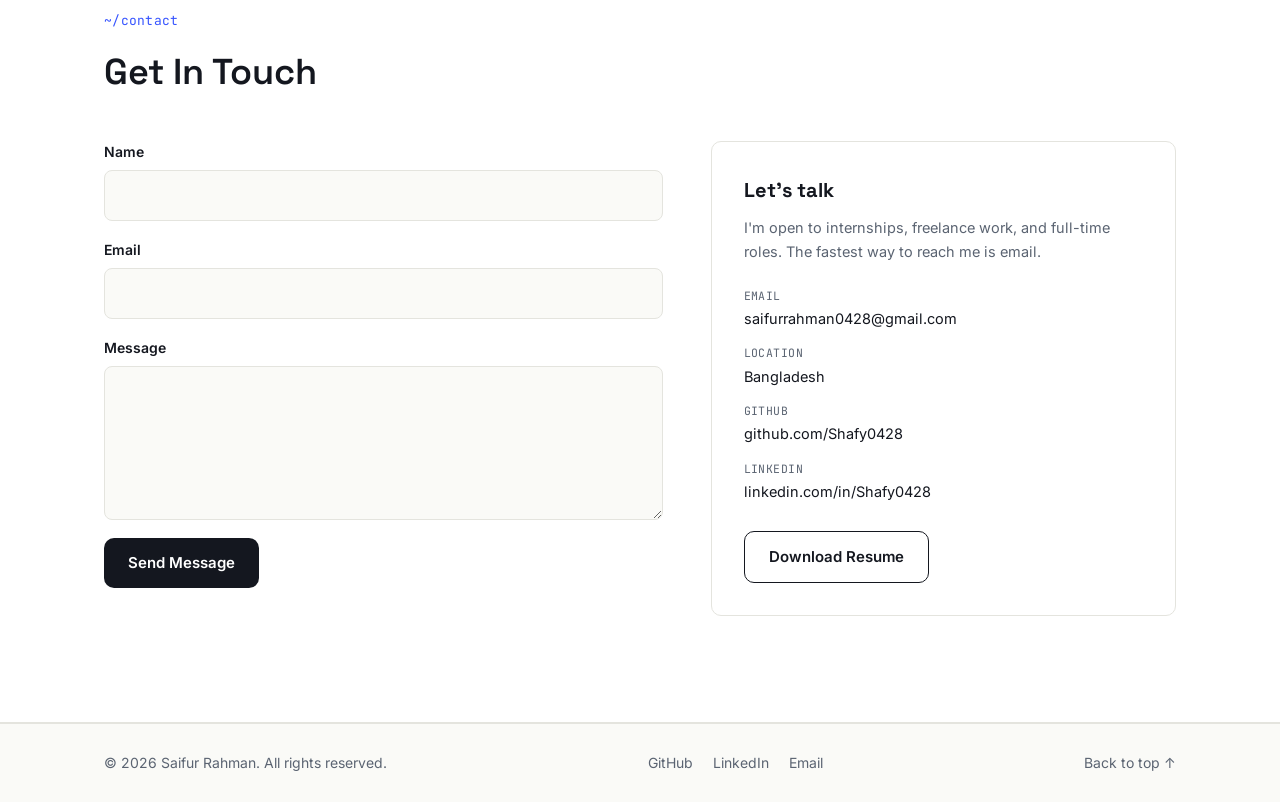
==== commit b38961e1: "initial state" ====
--- a/index.html
+++ b/index.html
@@ -5,30 +5,30 @@
   <meta name="viewport" content="width=device-width, initial-scale=1.0" />
 
   <!-- ============ PRIMARY SEO META TAGS ============ -->
-  <!-- EDIT: replace "Your Name" everywhere in this file with your real name -->
-  <title>Your Name — Software Engineer</title>
-  <meta name="title" content="Your Name — Software Engineer" />
-  <meta name="description" content="Your Name is a Software Engineer based in Bangladesh who builds clean, scalable, and practical software solutions. Explore projects, skills, and ways to get in touch." />
-  <meta name="keywords" content="Your Name, Software Engineer, Web Developer, Full Stack Developer, Bangladesh, React, Node.js, Portfolio" />
-  <meta name="author" content="Your Name" />
+  <!-- EDIT: replace "Saifur Rahman" everywhere in this file with your real name -->
+  <title>Saifur Rahman — Software Engineer</title>
+  <meta name="title" content="Saifur Rahman — Software Engineer" />
+  <meta name="description" content="Saifur Rahman is a Software Engineer based in Bangladesh who builds clean, scalable, and practical software solutions. Explore projects, skills, and ways to get in touch." />
+  <meta name="keywords" content="Saifur Rahman, Software Engineer, Web Developer, Full Stack Developer, Bangladesh, React, Node.js, Portfolio" />
+  <meta name="author" content="Saifur Rahman" />
   <meta name="robots" content="index, follow" />
 
   <!-- ============ CANONICAL URL ============ -->
   <!-- EDIT: replace with your real published URL once deployed -->
-  <link rel="canonical" href="https://yourusername.github.io/" />
+  <link rel="canonical" href="https://Shafy0428.github.io/" />
 
   <!-- ============ OPEN GRAPH / SOCIAL SHARING ============ -->
   <meta property="og:type" content="website" />
-  <meta property="og:title" content="Your Name — Software Engineer" />
+  <meta property="og:title" content="Saifur Rahman — Software Engineer" />
   <meta property="og:description" content="Software Engineer based in Bangladesh building clean, scalable, and practical software solutions." />
-  <meta property="og:image" content="https://yourusername.github.io/assets/og-image.jpg" />
-  <meta property="og:url" content="https://yourusername.github.io/" />
-  <meta property="og:site_name" content="Your Name — Portfolio" />
+  <meta property="og:image" content="https://Shafy0428.github.io/assets/og-image.jpg" />
+  <meta property="og:url" content="https://Shafy0428.github.io/" />
+  <meta property="og:site_name" content="Saifur Rahman — Portfolio" />
 
   <meta name="twitter:card" content="summary_large_image" />
-  <meta name="twitter:title" content="Your Name — Software Engineer" />
+  <meta name="twitter:title" content="Saifur Rahman — Software Engineer" />
   <meta name="twitter:description" content="Software Engineer based in Bangladesh building clean, scalable, and practical software solutions." />
-  <meta name="twitter:image" content="https://yourusername.github.io/assets/og-image.jpg" />
+  <meta name="twitter:image" content="https://Shafy0428.github.io/assets/og-image.jpg" />
 
   <!-- ============ FAVICON (placeholder mark, swap for your own /assets/favicon.ico) ============ -->
   <link rel="icon" type="image/svg+xml" href="data:image/svg+xml,%3Csvg xmlns='http://www.w3.org/2000/svg' viewBox='0 0 64 64'%3E%3Crect width='64' height='64' rx='14' fill='%2314171F'/%3E%3Ctext x='32' y='42' font-family='monospace' font-size='28' fill='%233654FF' text-anchor='middle'%3E%3C%2F%3E%3C%2Ftext%3E%3C%2Fsvg%3E" />
@@ -54,7 +54,7 @@
     <div class="container header__inner">
       <a href="#top" class="logo" aria-label="Back to home">
         <span class="logo__mark">&lt;/&gt;</span>
-        <span class="logo__text">Your Name</span>
+        <span class="logo__text">Saifur Rahman</span>
       </a>
 
       <nav class="nav" id="site-nav" aria-label="Primary">
@@ -96,7 +96,7 @@
       <div class="container hero__grid">
         <div class="hero__content">
           <p class="eyebrow">// software_engineer.bd</p>
-          <h1 class="hero__name">Your Name</h1>
+          <h1 class="hero__name">Saifur Rahman</h1>
           <p class="hero__title">Software Engineer</p>
           <p class="hero__tagline">
             I build clean, scalable, and practical software solutions —
@@ -111,7 +111,7 @@
           <ul class="hero__meta">
             <li>📍 Bangladesh</li>
             <!-- EDIT: replace with your real email -->
-            <li><a href="mailto:youremail@example.com">youremail@example.com</a></li>
+            <li><a href="mailto:saifurrahman0428@gmail.com">saifurrahman0428@gmail.com</a></li>
           </ul>
         </div>
 
@@ -125,7 +125,7 @@
             </div>
             <pre class="code-card__body"><code><span class="tok-comment">// profile.ts</span>
 <span class="tok-key">const</span> developer = {
-  name: <span class="tok-string">"Your Name"</span>,
+  name: <span class="tok-string">"Saifur Rahman"</span>,
   role: <span class="tok-string">"Software Engineer"</span>,
   base: <span class="tok-string">"Bangladesh"</span>,
   stack: [<span class="tok-string">"React"</span>, <span class="tok-string">"Node.js"</span>, <span class="tok-string">"MySQL"</span>],
@@ -147,7 +147,7 @@
         <div class="about__grid">
           <div class="about__card">
             <div class="avatar" aria-hidden="true">YN</div>
-            <h3 class="about__card-name">Your Name</h3>
+            <h3 class="about__card-name">Saifur Rahman</h3>
             <p class="about__card-role">Software Engineer</p>
             <ul class="about__facts">
               <li><span>Location</span>Bangladesh</li>
@@ -474,7 +474,7 @@
             <ul class="contact-info__list">
               <li>
                 <span>Email</span>
-                <a href="mailto:youremail@example.com">youremail@example.com</a>
+                <a href="mailto:saifurrahman0428@gmail.com">saifurrahman0428@gmail.com</a>
               </li>
               <li>
                 <span>Location</span>
@@ -482,11 +482,11 @@
               </li>
               <li>
                 <span>GitHub</span>
-                <a href="https://github.com/yourusername" target="_blank" rel="noopener noreferrer">github.com/yourusername</a>
+                <a href="https://github.com/Shafy0428" target="_blank" rel="noopener noreferrer">github.com/Shafy0428</a>
               </li>
               <li>
                 <span>LinkedIn</span>
-                <a href="https://linkedin.com/in/yourusername" target="_blank" rel="noopener noreferrer">linkedin.com/in/yourusername</a>
+                <a href="https://linkedin.com/in/Shafy0428" target="_blank" rel="noopener noreferrer">linkedin.com/in/Shafy0428</a>
               </li>
             </ul>
             <a href="assets/resume.pdf" class="btn btn--outline" download>Download Resume</a>
@@ -502,11 +502,11 @@
   ============================================================ -->
   <footer class="footer">
     <div class="container footer__inner">
-      <p>&copy; <span id="year"></span> Your Name. All rights reserved.</p>
+      <p>&copy; <span id="year"></span> Saifur Rahman. All rights reserved.</p>
       <ul class="footer__social">
-        <li><a href="https://github.com/yourusername" target="_blank" rel="noopener noreferrer">GitHub</a></li>
-        <li><a href="https://linkedin.com/in/yourusername" target="_blank" rel="noopener noreferrer">LinkedIn</a></li>
-        <li><a href="mailto:youremail@example.com">Email</a></li>
+        <li><a href="https://github.com/Shafy0428" target="_blank" rel="noopener noreferrer">GitHub</a></li>
+        <li><a href="https://linkedin.com/in/Shafy0428" target="_blank" rel="noopener noreferrer">LinkedIn</a></li>
+        <li><a href="mailto:saifurrahman0428@gmail.com">Email</a></li>
       </ul>
       <a href="#top" class="footer__top">Back to top ↑</a>
     </div>
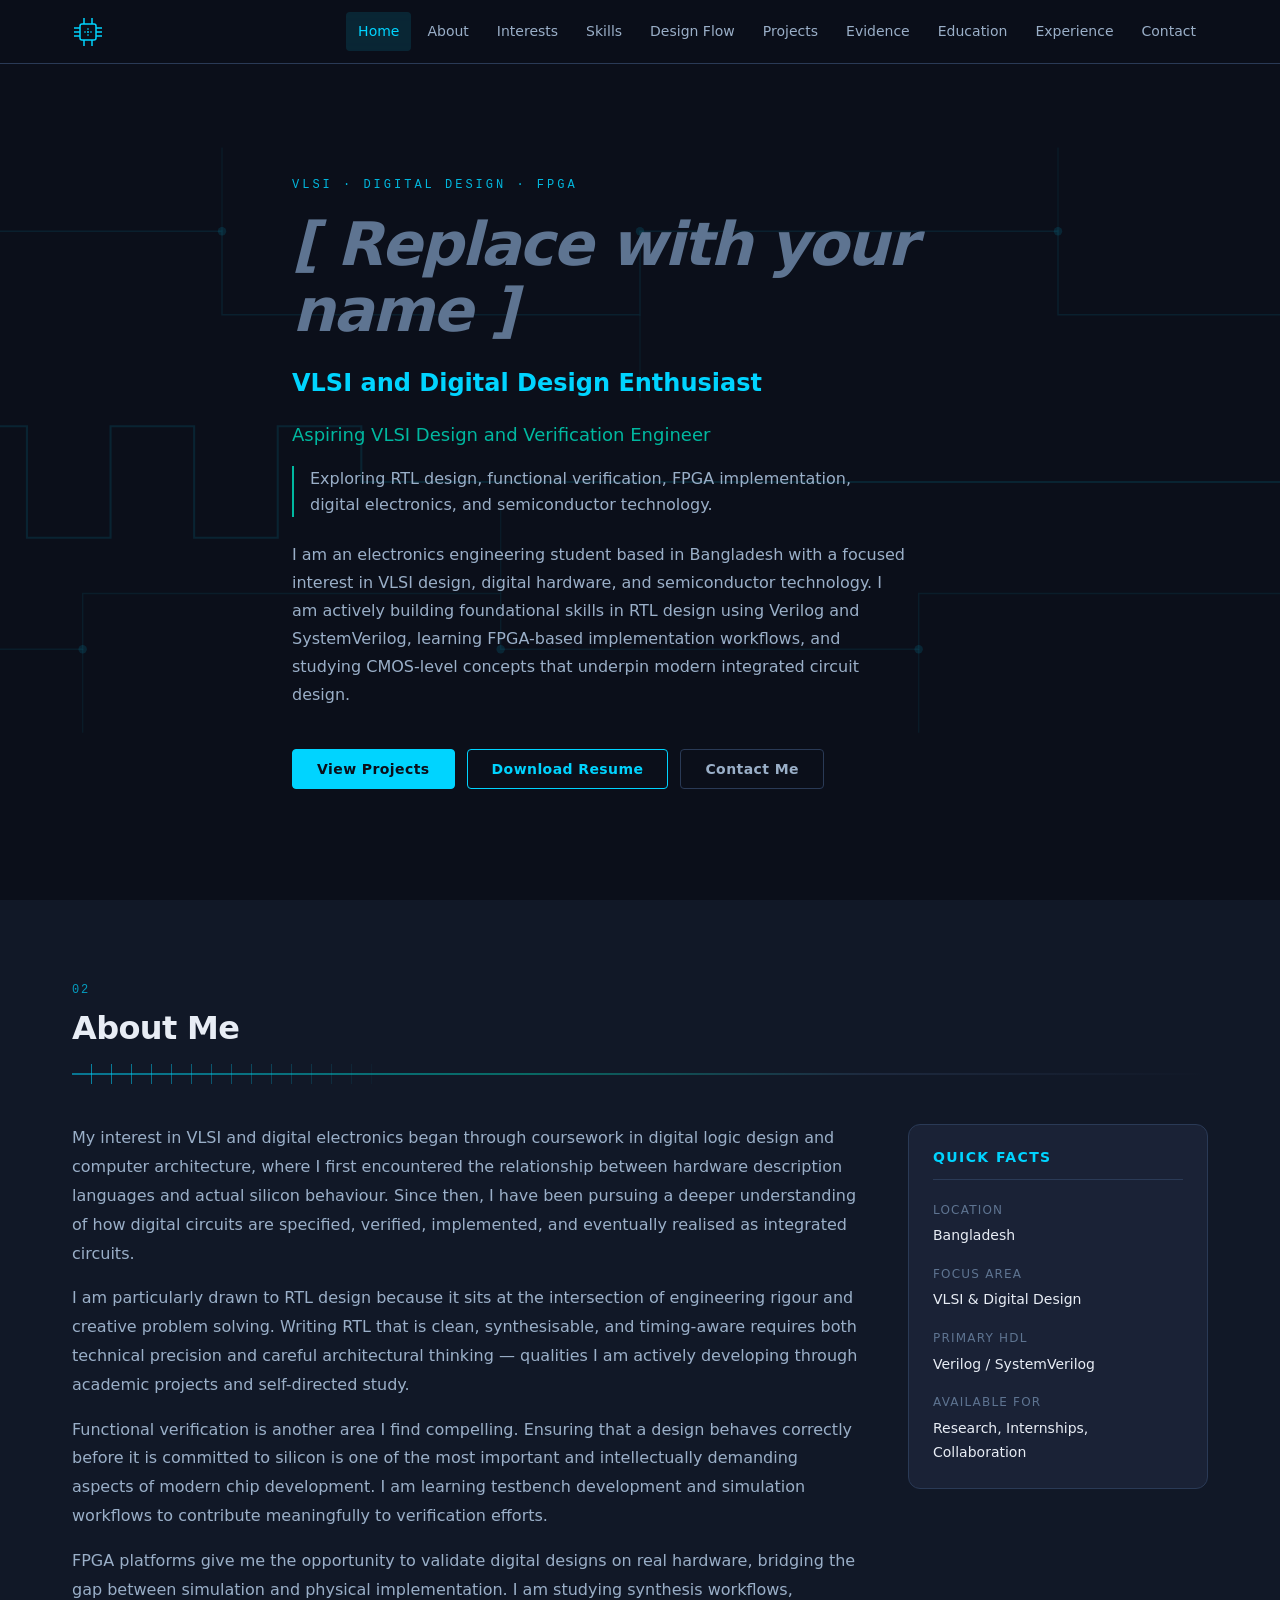
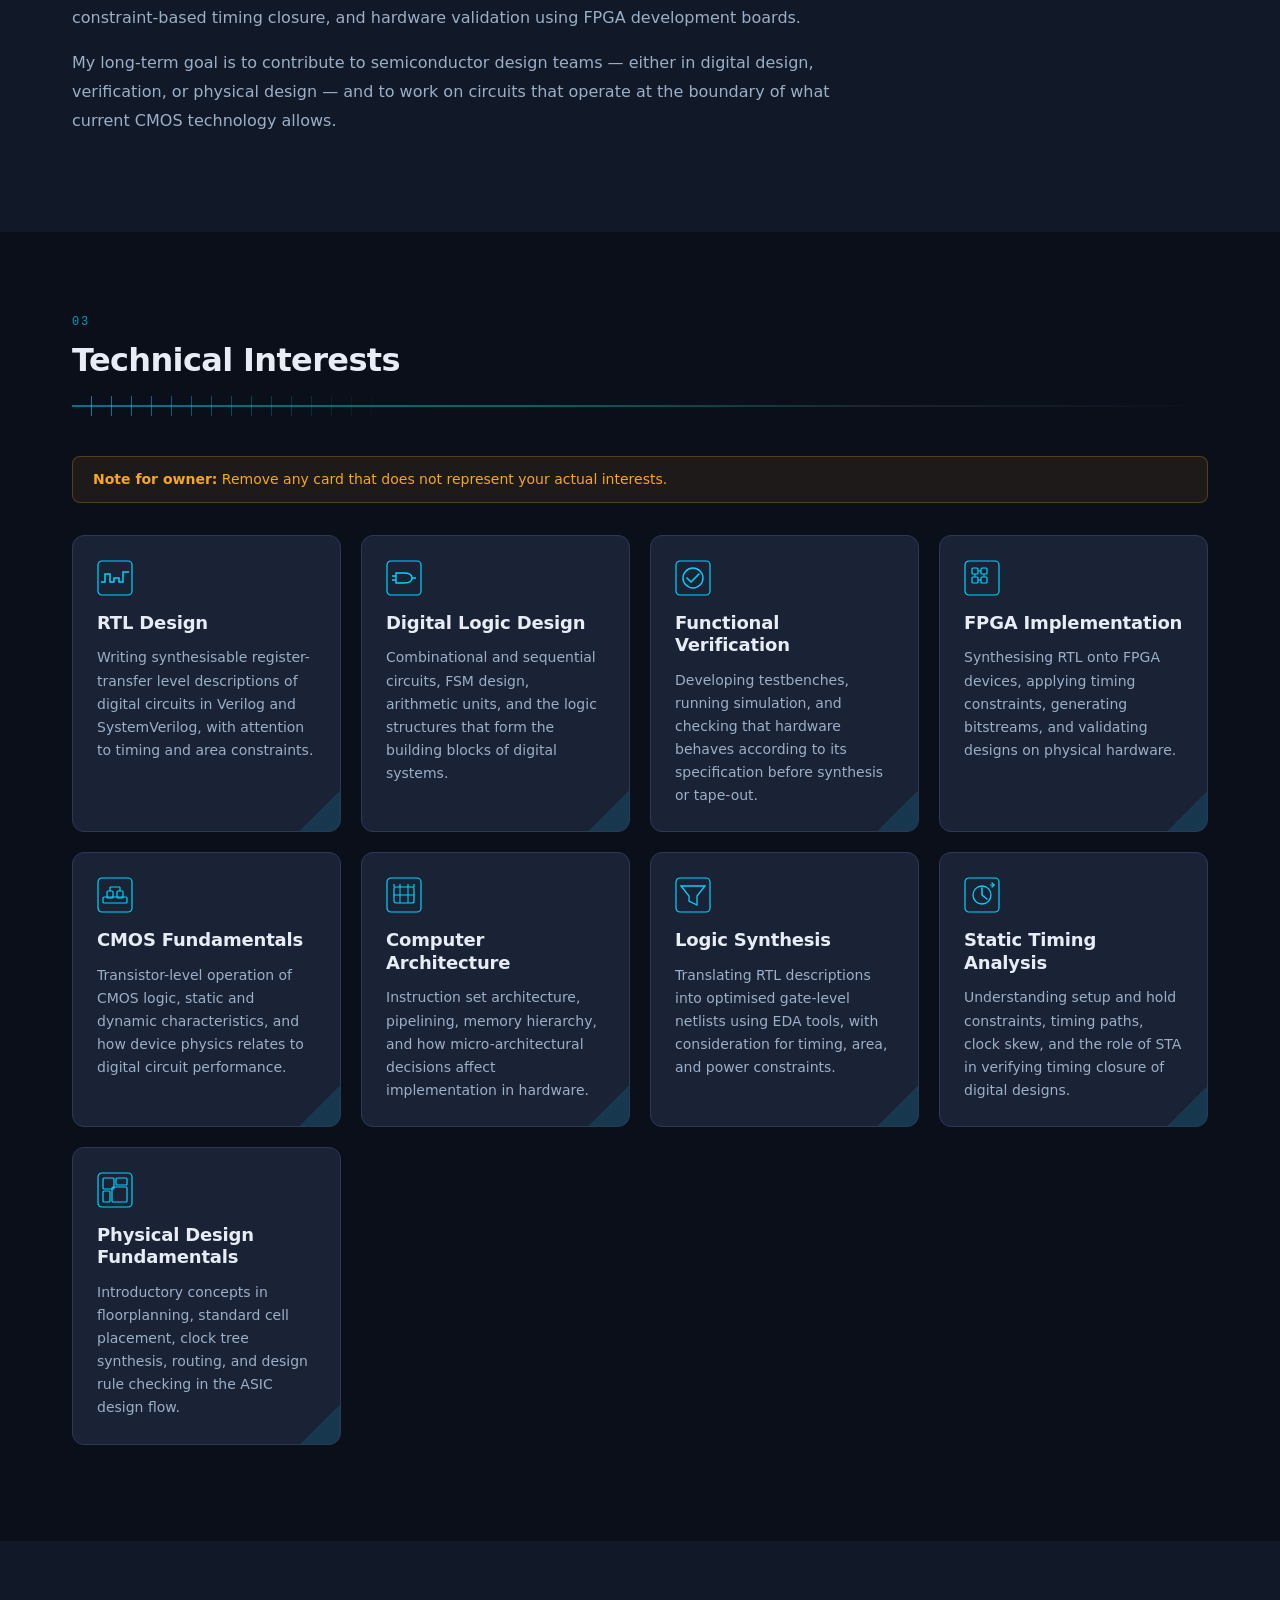
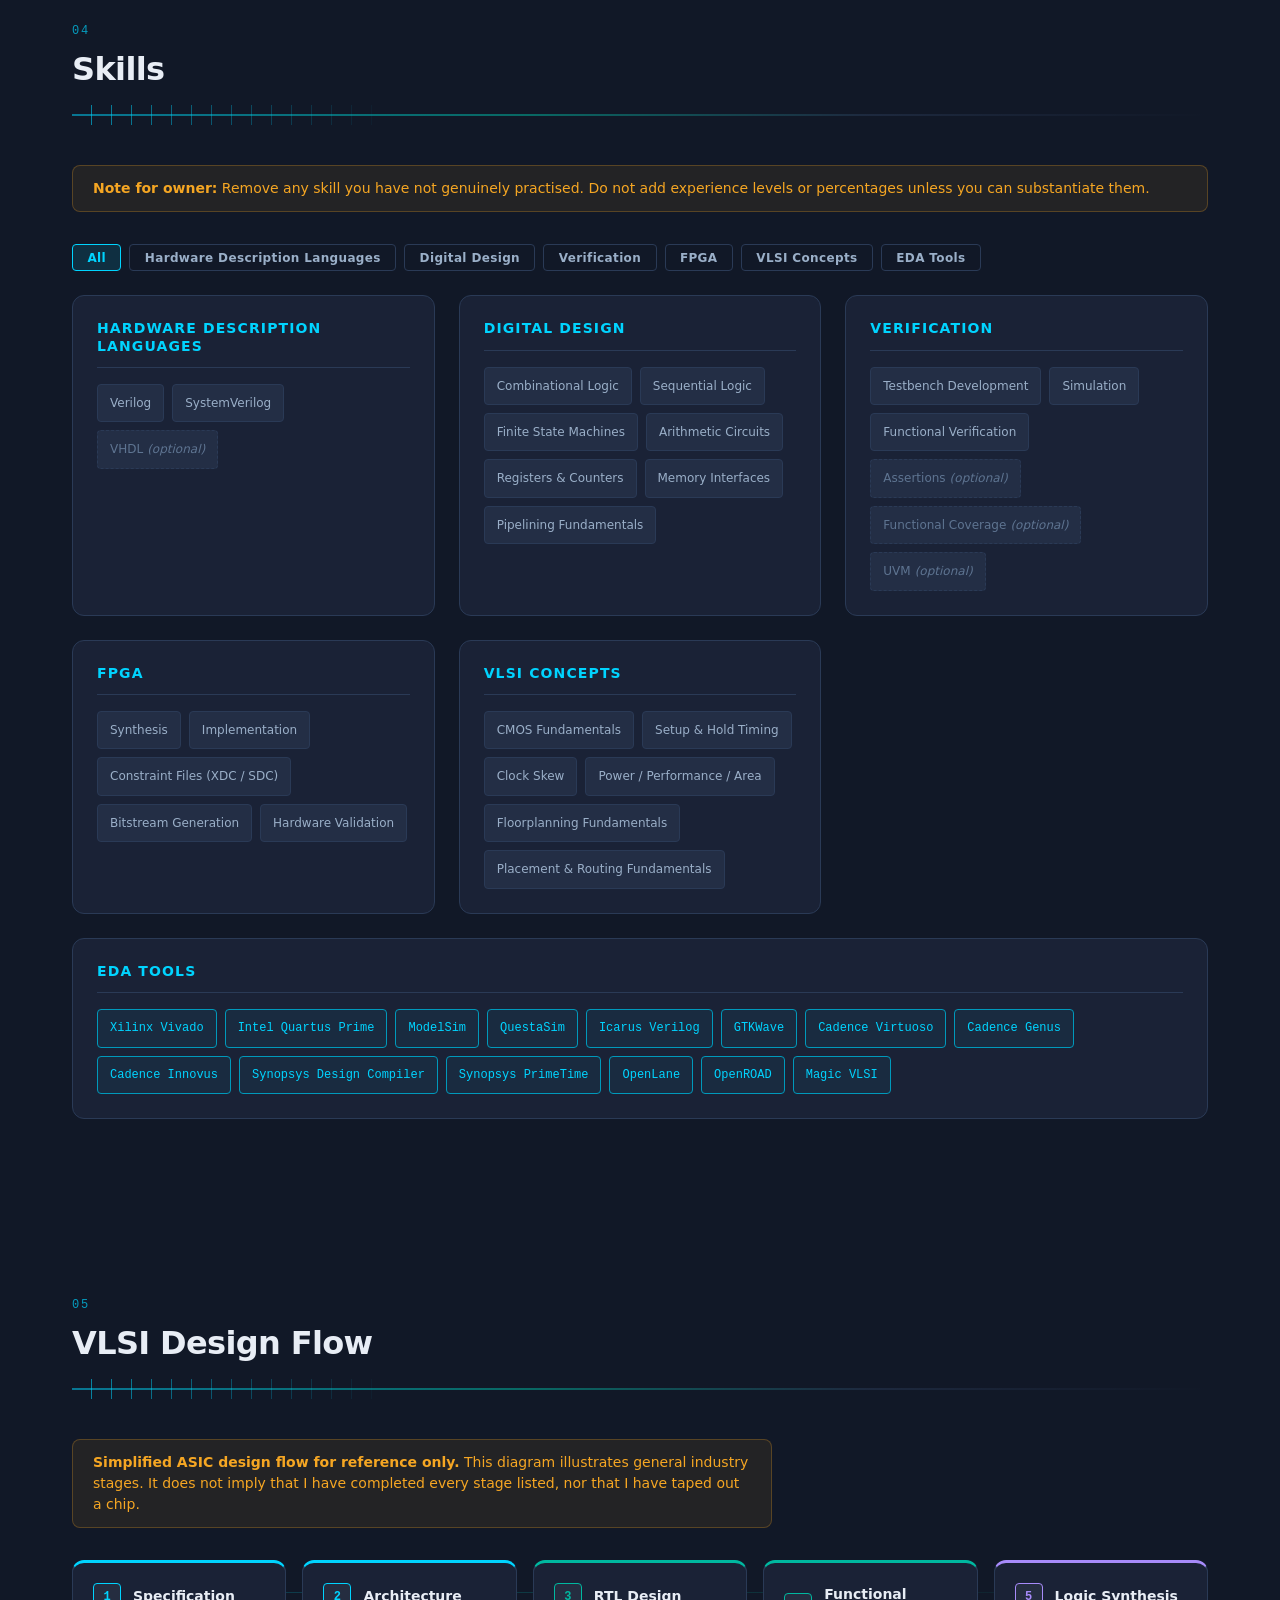
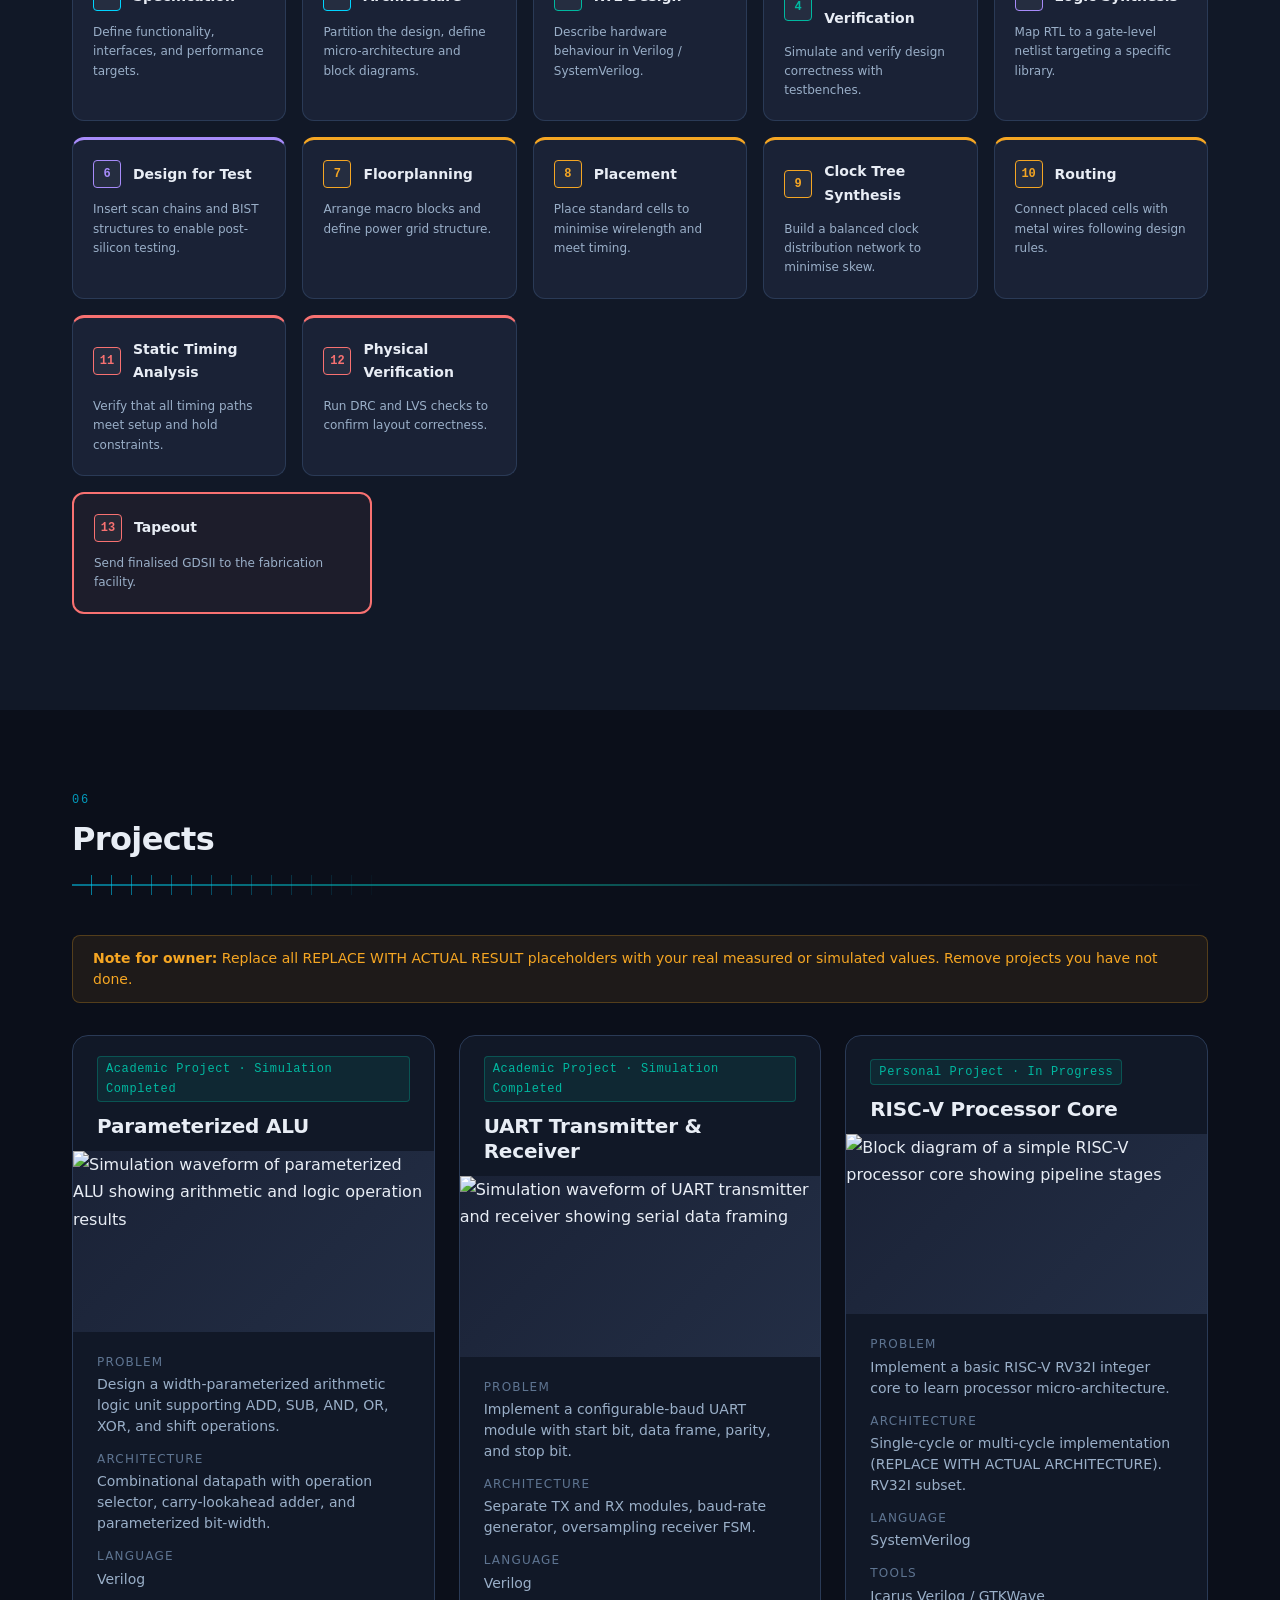
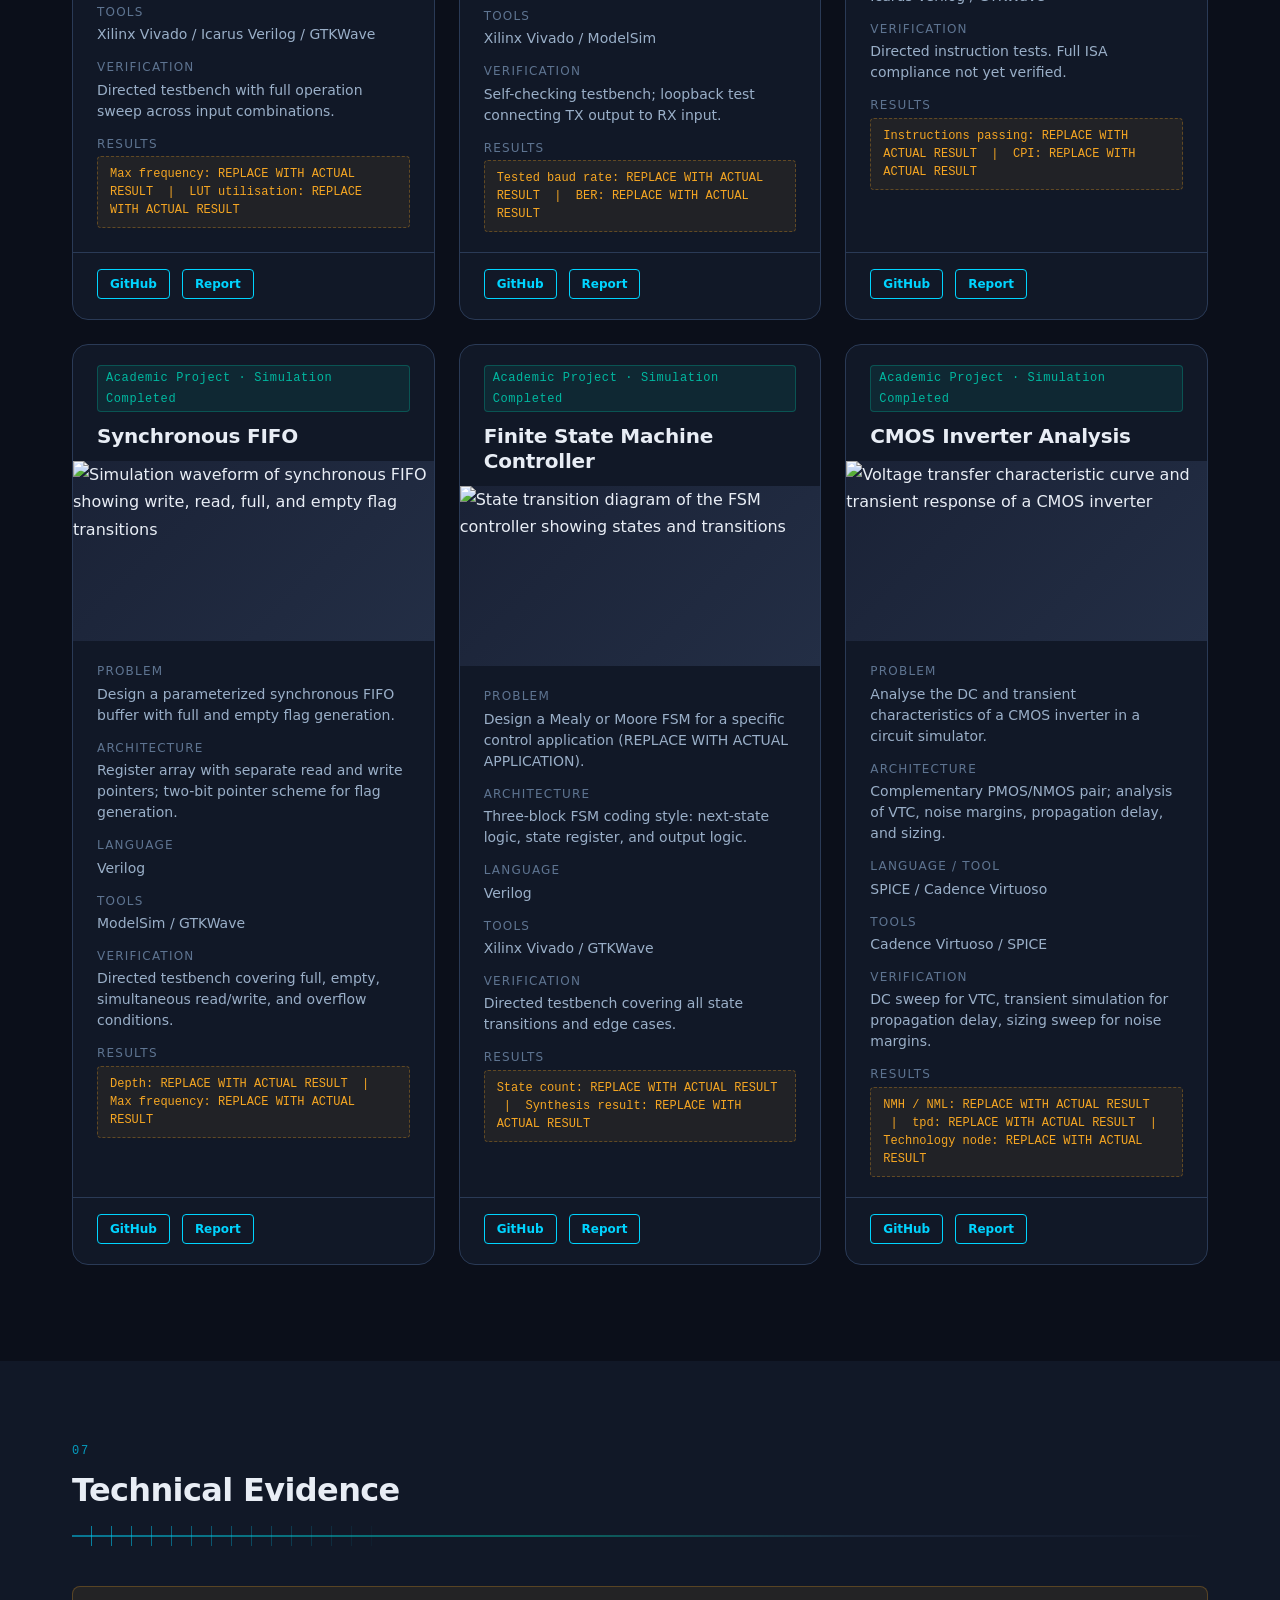
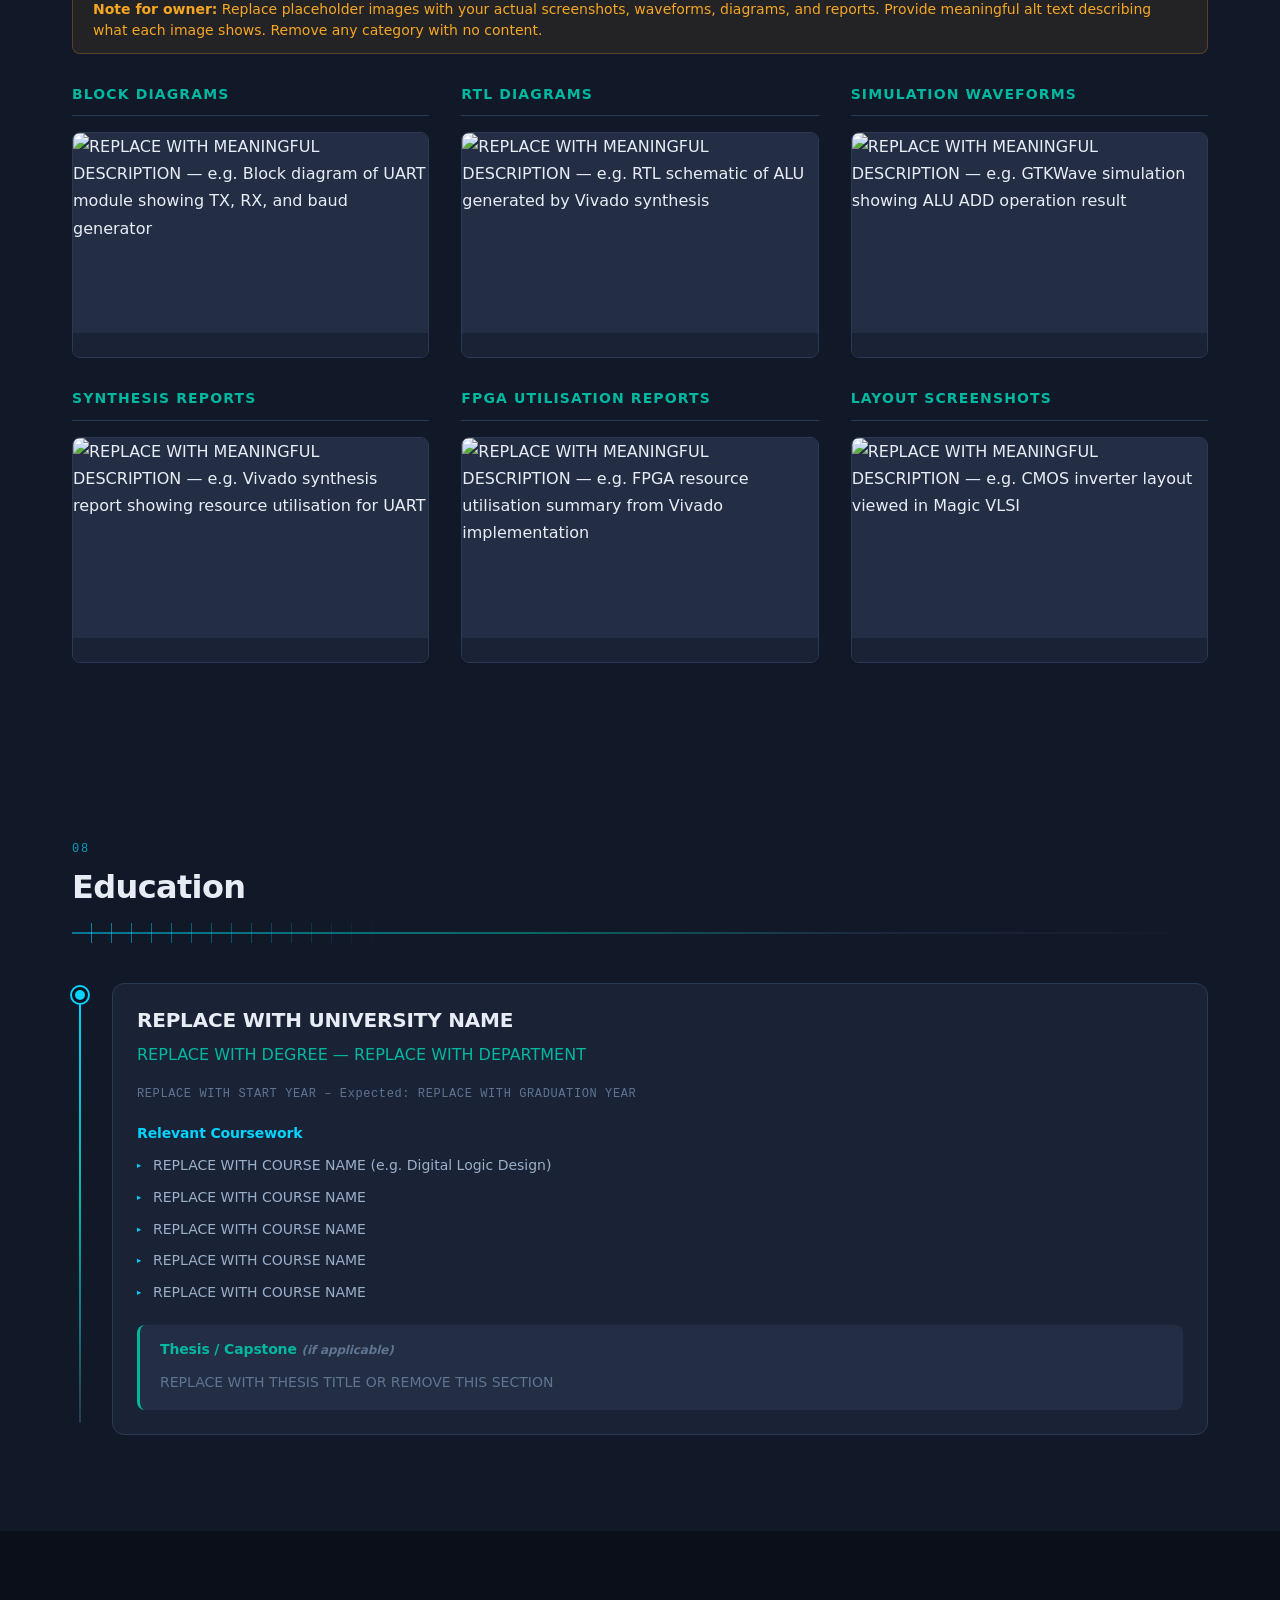
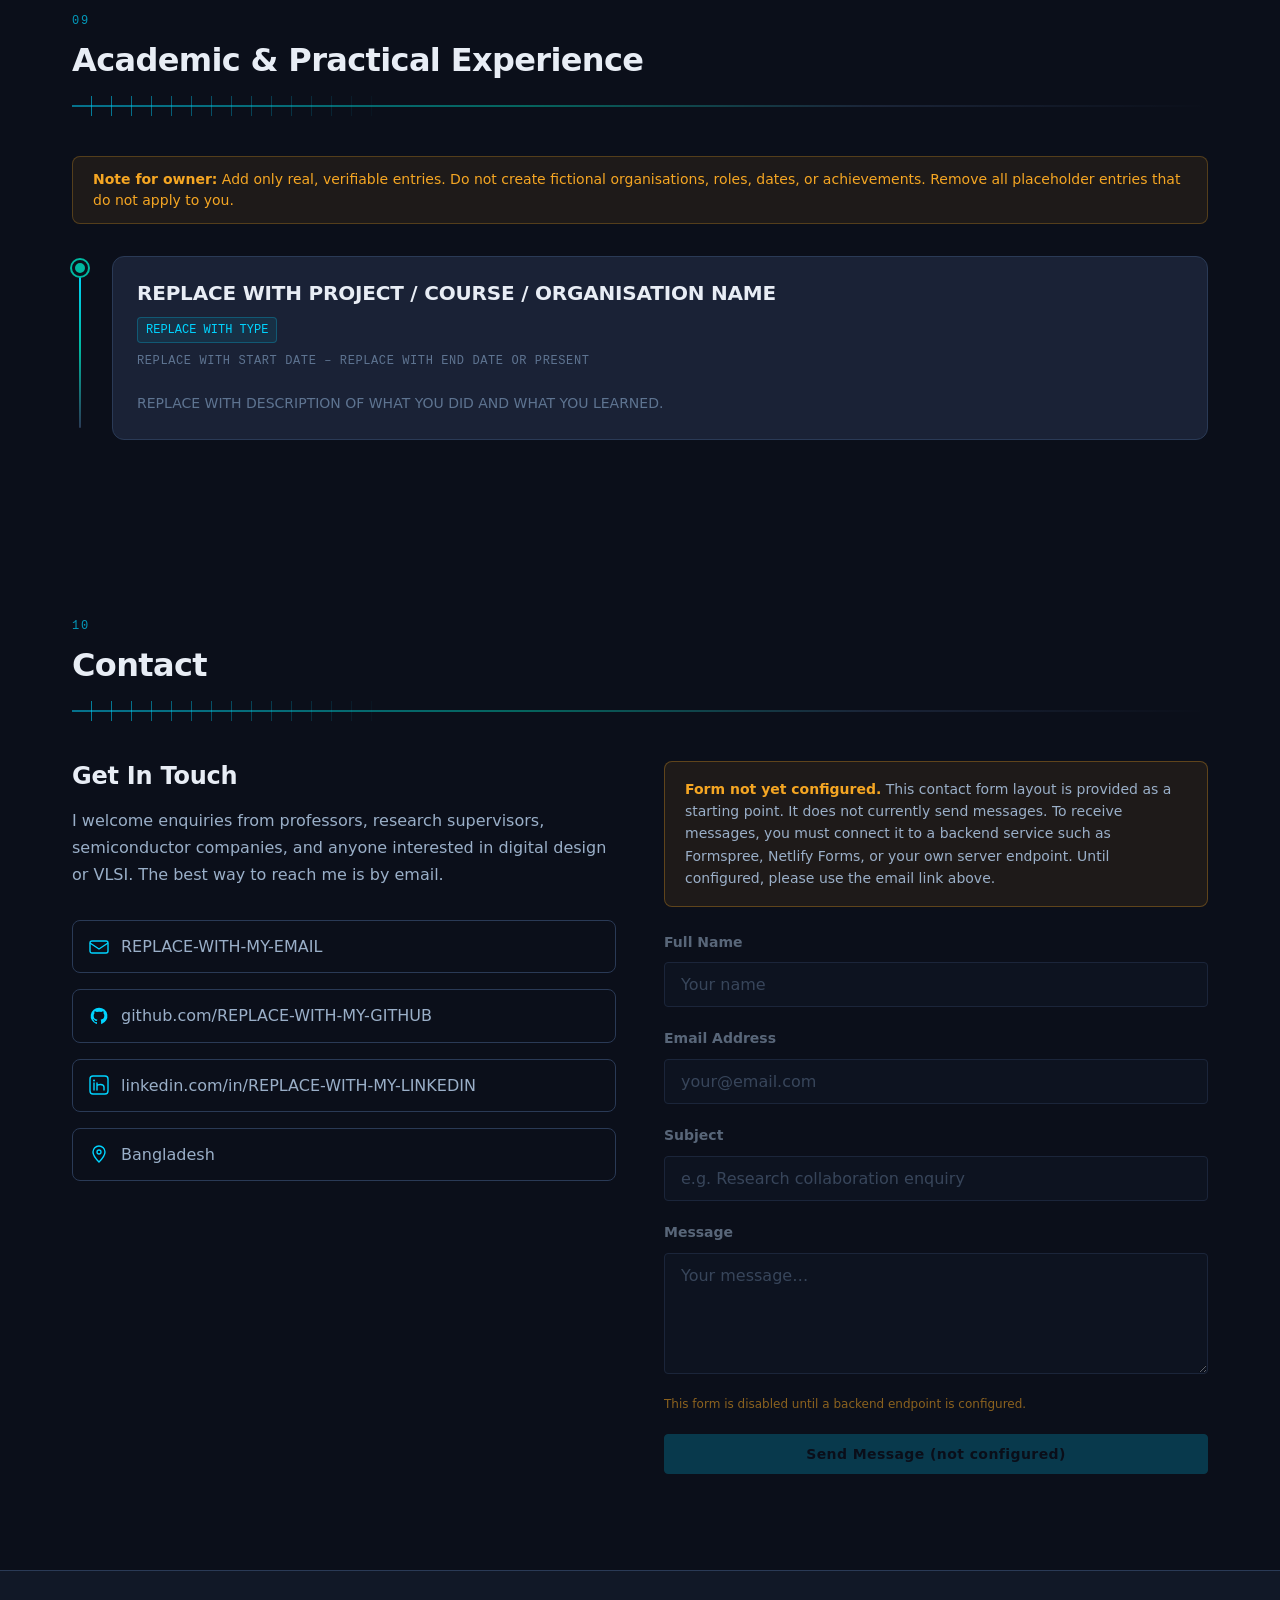
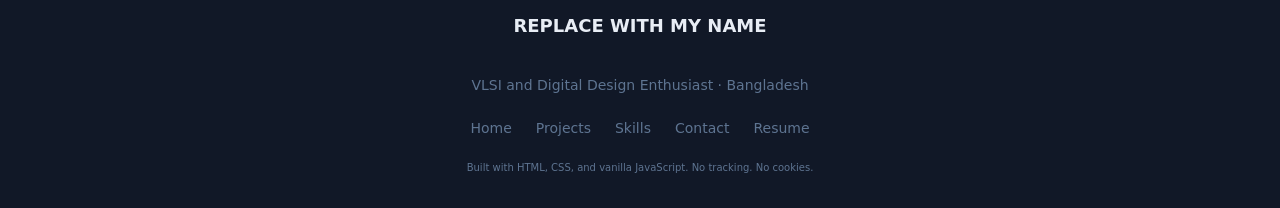
==== commit 17a00eb0: "Add files via upload" ====
--- a/index.html
+++ b/index.html
@@ -4,514 +4,1418 @@
   <meta charset="UTF-8" />
   <meta name="viewport" content="width=device-width, initial-scale=1.0" />
 
-  <!-- ============ PRIMARY SEO META TAGS ============ -->
-  <!-- EDIT: replace "Saifur Rahman" everywhere in this file with your real name -->
-  <title>Saifur Rahman — Software Engineer</title>
-  <meta name="title" content="Saifur Rahman — Software Engineer" />
-  <meta name="description" content="Saifur Rahman is a Software Engineer based in Bangladesh who builds clean, scalable, and practical software solutions. Explore projects, skills, and ways to get in touch." />
-  <meta name="keywords" content="Saifur Rahman, Software Engineer, Web Developer, Full Stack Developer, Bangladesh, React, Node.js, Portfolio" />
-  <meta name="author" content="Saifur Rahman" />
-  <meta name="robots" content="index, follow" />
-
-  <!-- ============ CANONICAL URL ============ -->
-  <!-- EDIT: replace with your real published URL once deployed -->
-  <link rel="canonical" href="https://Shafy0428.github.io/" />
-
-  <!-- ============ OPEN GRAPH / SOCIAL SHARING ============ -->
+  <!-- ============================================================
+       SEO & METADATA
+       REVIEW BEFORE DEPLOYMENT: Replace all placeholder values
+       below with your actual information.
+  ============================================================ -->
+  <title>REPLACE WITH MY NAME | VLSI and Digital Design Portfolio</title>
+  <meta name="description" content="Portfolio of REPLACE WITH MY NAME — a VLSI and Digital Design Enthusiast based in Bangladesh, exploring RTL design, functional verification, FPGA implementation, and semiconductor technology." />
+  <meta name="author" content="REPLACE WITH MY NAME" />
+  <meta name="keywords" content="VLSI, Digital Design, RTL, Verilog, SystemVerilog, FPGA, Functional Verification, Semiconductor, Bangladesh" />
+
+  <!-- Canonical URL — REVIEW: replace with your actual deployed URL -->
+  <link rel="canonical" href="https://REPLACE-WITH-YOUR-DOMAIN.com/" />
+
+  <!-- Open Graph -->
+  <meta property="og:title" content="REPLACE WITH MY NAME | VLSI and Digital Design Portfolio" />
+  <meta property="og:description" content="Exploring RTL design, functional verification, FPGA implementation, digital electronics, and semiconductor technology." />
   <meta property="og:type" content="website" />
-  <meta property="og:title" content="Saifur Rahman — Software Engineer" />
-  <meta property="og:description" content="Software Engineer based in Bangladesh building clean, scalable, and practical software solutions." />
-  <meta property="og:image" content="https://Shafy0428.github.io/assets/og-image.jpg" />
-  <meta property="og:url" content="https://Shafy0428.github.io/" />
-  <meta property="og:site_name" content="Saifur Rahman — Portfolio" />
-
-  <meta name="twitter:card" content="summary_large_image" />
-  <meta name="twitter:title" content="Saifur Rahman — Software Engineer" />
-  <meta name="twitter:description" content="Software Engineer based in Bangladesh building clean, scalable, and practical software solutions." />
-  <meta name="twitter:image" content="https://Shafy0428.github.io/assets/og-image.jpg" />
-
-  <!-- ============ FAVICON (placeholder mark, swap for your own /assets/favicon.ico) ============ -->
-  <link rel="icon" type="image/svg+xml" href="data:image/svg+xml,%3Csvg xmlns='http://www.w3.org/2000/svg' viewBox='0 0 64 64'%3E%3Crect width='64' height='64' rx='14' fill='%2314171F'/%3E%3Ctext x='32' y='42' font-family='monospace' font-size='28' fill='%233654FF' text-anchor='middle'%3E%3C%2F%3E%3C%2Ftext%3E%3C%2Fsvg%3E" />
-
-  <!-- ============ FONTS ============ -->
-  <link rel="preconnect" href="https://fonts.googleapis.com" />
-  <link rel="preconnect" href="https://fonts.gstatic.com" crossorigin />
-  <link href="https://fonts.googleapis.com/css2?family=Space+Grotesk:wght@500;600;700&family=Inter:wght@400;500;600&family=JetBrains+Mono:wght@400;500&display=swap" rel="stylesheet" />
+  <meta property="og:url" content="https://REPLACE-WITH-YOUR-DOMAIN.com/" />
+  <!-- REVIEW: Replace og:image with an actual 1200×630 preview image -->
+  <meta property="og:image" content="assets/images/og-preview.webp" />
+  <meta property="og:locale" content="en_US" />
+
+  <!-- Favicon — REVIEW: Replace with your actual favicon files -->
+  <link rel="icon" type="image/svg+xml" href="assets/images/favicon.svg" />
+  <link rel="icon" type="image/png" sizes="32x32" href="assets/images/favicon-32.png" />
+  <link rel="icon" type="image/png" sizes="16x16" href="assets/images/favicon-16.png" />
+  <link rel="apple-touch-icon" href="assets/images/apple-touch-icon.png" />
 
   <link rel="stylesheet" href="style.css" />
 </head>
+
 <body>
 
   <!-- ============================================================
-       SKIP LINK (accessibility)
+       SKIP NAVIGATION (Accessibility)
   ============================================================ -->
-  <a class="skip-link" href="#main">Skip to content</a>
+  <a class="skip-link" href="#main-content">Skip to main content</a>
 
   <!-- ============================================================
-       HEADER / NAVIGATION
+       HEADER & NAVIGATION
   ============================================================ -->
-  <header class="header" id="top">
-    <div class="container header__inner">
-      <a href="#top" class="logo" aria-label="Back to home">
-        <span class="logo__mark">&lt;/&gt;</span>
-        <span class="logo__text">Saifur Rahman</span>
+  <header class="site-header" role="banner">
+    <div class="container header-inner">
+
+      <a href="#home" class="logo" aria-label="REPLACE WITH MY NAME — back to top">
+        <!-- Chip-pin logo mark -->
+        <svg class="logo-mark" width="32" height="32" viewBox="0 0 32 32" aria-hidden="true" focusable="false">
+          <rect x="8" y="8" width="16" height="16" rx="2" fill="none" stroke="currentColor" stroke-width="1.5"/>
+          <!-- left pins -->
+          <line x1="8" y1="12" x2="2" y2="12" stroke="currentColor" stroke-width="1.5"/>
+          <line x1="8" y1="16" x2="2" y2="16" stroke="currentColor" stroke-width="1.5"/>
+          <line x1="8" y1="20" x2="2" y2="20" stroke="currentColor" stroke-width="1.5"/>
+          <!-- right pins -->
+          <line x1="24" y1="12" x2="30" y2="12" stroke="currentColor" stroke-width="1.5"/>
+          <line x1="24" y1="16" x2="30" y2="16" stroke="currentColor" stroke-width="1.5"/>
+          <line x1="24" y1="20" x2="30" y2="20" stroke="currentColor" stroke-width="1.5"/>
+          <!-- top pins -->
+          <line x1="12" y1="8" x2="12" y2="2" stroke="currentColor" stroke-width="1.5"/>
+          <line x1="20" y1="8" x2="20" y2="2" stroke="currentColor" stroke-width="1.5"/>
+          <!-- bottom pins -->
+          <line x1="12" y1="24" x2="12" y2="30" stroke="currentColor" stroke-width="1.5"/>
+          <line x1="20" y1="24" x2="20" y2="30" stroke="currentColor" stroke-width="1.5"/>
+          <!-- inner cross -->
+          <line x1="12" y1="16" x2="20" y2="16" stroke="currentColor" stroke-width="1" stroke-dasharray="2,1"/>
+          <line x1="16" y1="12" x2="16" y2="20" stroke="currentColor" stroke-width="1" stroke-dasharray="2,1"/>
+        </svg>
+        <span class="logo-text"><!-- REPLACE WITH MY NAME --></span>
       </a>
 
-      <nav class="nav" id="site-nav" aria-label="Primary">
-        <ul class="nav__list">
-          <li><a href="#home" class="nav__link">~/home</a></li>
-          <li><a href="#about" class="nav__link">~/about</a></li>
-          <li><a href="#skills" class="nav__link">~/skills</a></li>
-          <li><a href="#projects" class="nav__link">~/projects</a></li>
-          <li><a href="#experience" class="nav__link">~/experience</a></li>
-          <li><a href="#education" class="nav__link">~/education</a></li>
-          <li><a href="#contact" class="nav__link">~/contact</a></li>
+      <!-- Mobile hamburger -->
+      <button
+        class="nav-toggle"
+        id="nav-toggle"
+        aria-controls="primary-nav"
+        aria-expanded="false"
+        aria-label="Open navigation menu"
+        type="button"
+      >
+        <span class="hamburger-bar"></span>
+        <span class="hamburger-bar"></span>
+        <span class="hamburger-bar"></span>
+      </button>
+
+      <nav id="primary-nav" class="primary-nav" aria-label="Primary navigation">
+        <ul role="list">
+          <li><a href="#home" class="nav-link">Home</a></li>
+          <li><a href="#about" class="nav-link">About</a></li>
+          <li><a href="#interests" class="nav-link">Interests</a></li>
+          <li><a href="#skills" class="nav-link">Skills</a></li>
+          <li><a href="#design-flow" class="nav-link">Design Flow</a></li>
+          <li><a href="#projects" class="nav-link">Projects</a></li>
+          <li><a href="#evidence" class="nav-link">Evidence</a></li>
+          <li><a href="#education" class="nav-link">Education</a></li>
+          <li><a href="#experience" class="nav-link">Experience</a></li>
+          <li><a href="#contact" class="nav-link">Contact</a></li>
         </ul>
       </nav>
 
-      <div class="header__actions">
-        <!-- EDIT: point this to your real resume file, e.g. assets/resume.pdf -->
-        <a href="assets/resume.pdf" class="btn btn--ghost btn--small" download>Resume</a>
-        <button
-          class="nav-toggle"
-          id="nav-toggle"
-          aria-expanded="false"
-          aria-controls="site-nav"
-          aria-label="Open menu"
-        >
-          <span class="nav-toggle__bar"></span>
-          <span class="nav-toggle__bar"></span>
-          <span class="nav-toggle__bar"></span>
-        </button>
-      </div>
     </div>
   </header>
 
-  <main id="main">
-
-    <!-- ============================================================
-         HERO / HOME
-    ============================================================ -->
-    <section class="hero" id="home">
-      <div class="container hero__grid">
-        <div class="hero__content">
-          <p class="eyebrow">// software_engineer.bd</p>
-          <h1 class="hero__name">Saifur Rahman</h1>
-          <p class="hero__title">Software Engineer</p>
-          <p class="hero__tagline">
-            I build clean, scalable, and practical software solutions —
-            from responsive interfaces to reliable backend systems.
-            Based in Bangladesh, I care about code that's easy to read,
-            easy to maintain, and genuinely useful to the people who use it.
-          </p>
-          <div class="hero__actions">
-            <a href="#projects" class="btn btn--primary">View Projects</a>
-            <a href="#contact" class="btn btn--outline">Contact Me</a>
+  <!-- ============================================================
+       MAIN CONTENT
+  ============================================================ -->
+  <main id="main-content">
+
+    <!-- ===========================================================
+         SECTION 1 · HOME / HERO
+    =========================================================== -->
+    <section id="home" class="section section--hero" aria-labelledby="hero-heading">
+
+      <!-- Decorative circuit trace background (aria-hidden SVG) -->
+      <div class="hero-circuit-bg" aria-hidden="true">
+        <svg viewBox="0 0 1200 600" preserveAspectRatio="xMidYMid slice" aria-hidden="true" focusable="false">
+          <!-- horizontal traces -->
+          <path d="M0 120 H300 V180 H600 V120 H900 V180 H1200" fill="none" stroke="currentColor" stroke-width="1" opacity="0.15"/>
+          <path d="M0 420 H200 V380 H500 V420 H800 V380 H1200" fill="none" stroke="currentColor" stroke-width="1" opacity="0.12"/>
+          <!-- vertical spurs -->
+          <path d="M300 120 V60 M600 180 V240 M900 120 V60" fill="none" stroke="currentColor" stroke-width="1" opacity="0.1"/>
+          <path d="M200 420 V480 M500 380 V320 M800 420 V480" fill="none" stroke="currentColor" stroke-width="1" opacity="0.1"/>
+          <!-- via dots -->
+          <circle cx="300" cy="120" r="3" fill="currentColor" opacity="0.2"/>
+          <circle cx="600" cy="120" r="3" fill="currentColor" opacity="0.2"/>
+          <circle cx="900" cy="120" r="3" fill="currentColor" opacity="0.2"/>
+          <circle cx="200" cy="420" r="3" fill="currentColor" opacity="0.2"/>
+          <circle cx="500" cy="420" r="3" fill="currentColor" opacity="0.2"/>
+          <circle cx="800" cy="420" r="3" fill="currentColor" opacity="0.2"/>
+          <!-- waveform accent line -->
+          <path d="M0 300 H100 V260 H160 V340 H220 V260 H280 V340 H340 V260 H400 V300 H1200" fill="none" stroke="currentColor" stroke-width="1.5" opacity="0.18"/>
+        </svg>
+      </div>
+
+      <div class="container hero-content">
+        <p class="hero-eyebrow" aria-hidden="true">VLSI · Digital Design · FPGA</p>
+
+        <!-- Single H1 for the entire page -->
+        <h1 id="hero-heading" class="hero-name">
+          <!-- REPLACE WITH MY NAME -->
+          <span class="name-placeholder">[ Replace with your name ]</span>
+        </h1>
+
+        <p class="hero-title">VLSI and Digital Design Enthusiast</p>
+        <p class="hero-alt-title">Aspiring VLSI Design and Verification Engineer</p>
+        <p class="hero-tagline">
+          Exploring RTL design, functional verification, FPGA implementation,
+          digital electronics, and semiconductor technology.
+        </p>
+
+        <p class="hero-intro">
+          I am an electronics engineering student based in Bangladesh with a focused interest
+          in VLSI design, digital hardware, and semiconductor technology. I am actively
+          building foundational skills in RTL design using Verilog and SystemVerilog,
+          learning FPGA-based implementation workflows, and studying CMOS-level concepts
+          that underpin modern integrated circuit design.
+        </p>
+
+        <div class="hero-actions">
+          <a href="#projects" class="btn btn--primary">View Projects</a>
+          <!-- REVIEW: Confirm that assets/resume.pdf is up to date before deployment -->
+          <a
+            href="assets/resume.pdf"
+            class="btn btn--secondary"
+            download
+            aria-label="Download resume as PDF"
+          >Download Resume</a>
+          <a href="#contact" class="btn btn--ghost">Contact Me</a>
+        </div>
+      </div>
+
+    </section>
+
+    <!-- ===========================================================
+         SECTION 2 · ABOUT
+    =========================================================== -->
+    <section id="about" class="section section--about" aria-labelledby="about-heading">
+      <div class="container">
+
+        <div class="section-label" aria-hidden="true">02</div>
+        <h2 id="about-heading" class="section-title">About Me</h2>
+        <div class="title-rule" aria-hidden="true"></div>
+
+        <div class="about-grid">
+
+          <div class="about-text">
+            <p>
+              My interest in VLSI and digital electronics began through coursework in digital
+              logic design and computer architecture, where I first encountered the relationship
+              between hardware description languages and actual silicon behaviour. Since then,
+              I have been pursuing a deeper understanding of how digital circuits are specified,
+              verified, implemented, and eventually realised as integrated circuits.
+            </p>
+            <p>
+              I am particularly drawn to RTL design because it sits at the intersection of
+              engineering rigour and creative problem solving. Writing RTL that is clean,
+              synthesisable, and timing-aware requires both technical precision and careful
+              architectural thinking — qualities I am actively developing through academic
+              projects and self-directed study.
+            </p>
+            <p>
+              Functional verification is another area I find compelling. Ensuring that a design
+              behaves correctly before it is committed to silicon is one of the most important
+              and intellectually demanding aspects of modern chip development. I am learning
+              testbench development and simulation workflows to contribute meaningfully to
+              verification efforts.
+            </p>
+            <p>
+              FPGA platforms give me the opportunity to validate digital designs on real
+              hardware, bridging the gap between simulation and physical implementation.
+              I am studying synthesis workflows, constraint-based timing closure, and
+              hardware validation using FPGA development boards.
+            </p>
+            <p>
+              My long-term goal is to contribute to semiconductor design teams — either in
+              digital design, verification, or physical design — and to work on circuits
+              that operate at the boundary of what current CMOS technology allows.
+            </p>
+
+            <!-- REVIEW: Edit the text above to match your actual background and interests -->
           </div>
-          <ul class="hero__meta">
-            <li>📍 Bangladesh</li>
-            <!-- EDIT: replace with your real email -->
-            <li><a href="mailto:saifurrahman0428@gmail.com">saifurrahman0428@gmail.com</a></li>
-          </ul>
-        </div>
-
-        <div class="hero__panel" aria-hidden="true">
-          <div class="code-card">
-            <div class="code-card__bar">
-              <span class="code-card__dot"></span>
-              <span class="code-card__dot"></span>
-              <span class="code-card__dot"></span>
-              <span class="code-card__filename">profile.ts</span>
-            </div>
-            <pre class="code-card__body"><code><span class="tok-comment">// profile.ts</span>
-<span class="tok-key">const</span> developer = {
-  name: <span class="tok-string">"Saifur Rahman"</span>,
-  role: <span class="tok-string">"Software Engineer"</span>,
-  base: <span class="tok-string">"Bangladesh"</span>,
-  stack: [<span class="tok-string">"React"</span>, <span class="tok-string">"Node.js"</span>, <span class="tok-string">"MySQL"</span>],
-  status: <span class="tok-string">"open_to_work"</span><span class="cursor">|</span>
-};</code></pre>
-          </div>
+
+          <aside class="about-sidebar" aria-label="Quick facts">
+            <div class="info-card">
+              <h3 class="info-card__title">Quick Facts</h3>
+              <dl class="info-list">
+                <div class="info-item">
+                  <dt>Location</dt>
+                  <dd>Bangladesh</dd>
+                </div>
+                <div class="info-item">
+                  <dt>Focus Area</dt>
+                  <dd>VLSI &amp; Digital Design</dd>
+                </div>
+                <div class="info-item">
+                  <dt>Primary HDL</dt>
+                  <!-- REVIEW: Update to reflect what you actually use -->
+                  <dd>Verilog / SystemVerilog</dd>
+                </div>
+                <div class="info-item">
+                  <dt>Available For</dt>
+                  <!-- REVIEW: Update to reflect your current availability -->
+                  <dd>Research, Internships, Collaboration</dd>
+                </div>
+              </dl>
+            </div>
+          </aside>
+
         </div>
       </div>
     </section>
 
-    <!-- ============================================================
-         ABOUT
-    ============================================================ -->
-    <section class="section" id="about">
+    <!-- ===========================================================
+         SECTION 3 · TECHNICAL INTERESTS
+    =========================================================== -->
+    <section id="interests" class="section section--interests" aria-labelledby="interests-heading">
       <div class="container">
-        <p class="eyebrow">~/about</p>
-        <h2 class="section__title">About Me</h2>
-
-        <div class="about__grid">
-          <div class="about__card">
-            <div class="avatar" aria-hidden="true">YN</div>
-            <h3 class="about__card-name">Saifur Rahman</h3>
-            <p class="about__card-role">Software Engineer</p>
-            <ul class="about__facts">
-              <li><span>Location</span>Bangladesh</li>
-              <li><span>Focus</span>Full-stack web development</li>
-              <li><span>Availability</span>Open to opportunities</li>
+
+        <div class="section-label" aria-hidden="true">03</div>
+        <h2 id="interests-heading" class="section-title">Technical Interests</h2>
+        <div class="title-rule" aria-hidden="true"></div>
+
+        <!-- REVIEW: Remove any interest card that does not genuinely represent your focus. -->
+        <p class="section-note">
+          <strong>Note for owner:</strong> Remove any card that does not represent your actual interests.
+        </p>
+
+        <ul class="interests-grid" role="list">
+
+          <li class="interest-card">
+            <div class="interest-card__icon" aria-hidden="true">
+              <!-- RTL / waveform icon -->
+              <svg width="36" height="36" viewBox="0 0 36 36" fill="none" aria-hidden="true" focusable="false">
+                <rect x="1" y="1" width="34" height="34" rx="4" stroke="currentColor" stroke-width="1.2"/>
+                <path d="M4 22 H8 V14 H13 V22 H17 V18 H22 V22 H26 V12 H32" stroke="currentColor" stroke-width="1.5" fill="none"/>
+              </svg>
+            </div>
+            <h3 class="interest-card__title">RTL Design</h3>
+            <p class="interest-card__desc">
+              Writing synthesisable register-transfer level descriptions of digital circuits
+              in Verilog and SystemVerilog, with attention to timing and area constraints.
+            </p>
+          </li>
+
+          <li class="interest-card">
+            <div class="interest-card__icon" aria-hidden="true">
+              <svg width="36" height="36" viewBox="0 0 36 36" fill="none" aria-hidden="true" focusable="false">
+                <rect x="1" y="1" width="34" height="34" rx="4" stroke="currentColor" stroke-width="1.2"/>
+                <!-- AND gate -->
+                <path d="M10 13 H18 Q26 13 26 18 Q26 23 18 23 H10 Z" stroke="currentColor" stroke-width="1.4" fill="none"/>
+                <line x1="6" y1="16" x2="10" y2="16" stroke="currentColor" stroke-width="1.4"/>
+                <line x1="6" y1="20" x2="10" y2="20" stroke="currentColor" stroke-width="1.4"/>
+                <line x1="26" y1="18" x2="30" y2="18" stroke="currentColor" stroke-width="1.4"/>
+              </svg>
+            </div>
+            <h3 class="interest-card__title">Digital Logic Design</h3>
+            <p class="interest-card__desc">
+              Combinational and sequential circuits, FSM design, arithmetic units,
+              and the logic structures that form the building blocks of digital systems.
+            </p>
+          </li>
+
+          <li class="interest-card">
+            <div class="interest-card__icon" aria-hidden="true">
+              <svg width="36" height="36" viewBox="0 0 36 36" fill="none" aria-hidden="true" focusable="false">
+                <rect x="1" y="1" width="34" height="34" rx="4" stroke="currentColor" stroke-width="1.2"/>
+                <!-- checkmark in circle -->
+                <circle cx="18" cy="18" r="10" stroke="currentColor" stroke-width="1.4"/>
+                <path d="M12 18 L16 22 L24 14" stroke="currentColor" stroke-width="1.6" fill="none" stroke-linecap="round" stroke-linejoin="round"/>
+              </svg>
+            </div>
+            <h3 class="interest-card__title">Functional Verification</h3>
+            <p class="interest-card__desc">
+              Developing testbenches, running simulation, and checking that hardware
+              behaves according to its specification before synthesis or tape-out.
+            </p>
+          </li>
+
+          <li class="interest-card">
+            <div class="interest-card__icon" aria-hidden="true">
+              <svg width="36" height="36" viewBox="0 0 36 36" fill="none" aria-hidden="true" focusable="false">
+                <rect x="1" y="1" width="34" height="34" rx="4" stroke="currentColor" stroke-width="1.2"/>
+                <!-- FPGA grid pattern -->
+                <rect x="8" y="8" width="6" height="6" rx="1" stroke="currentColor" stroke-width="1.2"/>
+                <rect x="17" y="8" width="6" height="6" rx="1" stroke="currentColor" stroke-width="1.2"/>
+                <rect x="8" y="17" width="6" height="6" rx="1" stroke="currentColor" stroke-width="1.2"/>
+                <rect x="17" y="17" width="6" height="6" rx="1" stroke="currentColor" stroke-width="1.2"/>
+                <line x1="14" y1="11" x2="17" y2="11" stroke="currentColor" stroke-width="1"/>
+                <line x1="14" y1="20" x2="17" y2="20" stroke="currentColor" stroke-width="1"/>
+                <line x1="11" y1="14" x2="11" y2="17" stroke="currentColor" stroke-width="1"/>
+                <line x1="20" y1="14" x2="20" y2="17" stroke="currentColor" stroke-width="1"/>
+              </svg>
+            </div>
+            <h3 class="interest-card__title">FPGA Implementation</h3>
+            <p class="interest-card__desc">
+              Synthesising RTL onto FPGA devices, applying timing constraints,
+              generating bitstreams, and validating designs on physical hardware.
+            </p>
+          </li>
+
+          <li class="interest-card">
+            <div class="interest-card__icon" aria-hidden="true">
+              <svg width="36" height="36" viewBox="0 0 36 36" fill="none" aria-hidden="true" focusable="false">
+                <rect x="1" y="1" width="34" height="34" rx="4" stroke="currentColor" stroke-width="1.2"/>
+                <!-- CMOS cross-section hint -->
+                <rect x="6" y="20" width="24" height="6" rx="1" fill="none" stroke="currentColor" stroke-width="1.2"/>
+                <rect x="10" y="14" width="6" height="7" rx="1" fill="none" stroke="currentColor" stroke-width="1.2"/>
+                <rect x="20" y="14" width="6" height="7" rx="1" fill="none" stroke="currentColor" stroke-width="1.2"/>
+                <line x1="13" y1="14" x2="13" y2="10" stroke="currentColor" stroke-width="1.2"/>
+                <line x1="23" y1="14" x2="23" y2="10" stroke="currentColor" stroke-width="1.2"/>
+                <line x1="13" y1="10" x2="23" y2="10" stroke="currentColor" stroke-width="1.2"/>
+              </svg>
+            </div>
+            <h3 class="interest-card__title">CMOS Fundamentals</h3>
+            <p class="interest-card__desc">
+              Transistor-level operation of CMOS logic, static and dynamic characteristics,
+              and how device physics relates to digital circuit performance.
+            </p>
+          </li>
+
+          <li class="interest-card">
+            <div class="interest-card__icon" aria-hidden="true">
+              <svg width="36" height="36" viewBox="0 0 36 36" fill="none" aria-hidden="true" focusable="false">
+                <rect x="1" y="1" width="34" height="34" rx="4" stroke="currentColor" stroke-width="1.2"/>
+                <!-- CPU-ish block -->
+                <rect x="8" y="10" width="20" height="16" rx="2" stroke="currentColor" stroke-width="1.2"/>
+                <line x1="14" y1="10" x2="14" y2="26" stroke="currentColor" stroke-width="1"/>
+                <line x1="22" y1="10" x2="22" y2="26" stroke="currentColor" stroke-width="1"/>
+                <line x1="8" y1="18" x2="28" y2="18" stroke="currentColor" stroke-width="1"/>
+                <line x1="8" y1="7" x2="8" y2="10" stroke="currentColor" stroke-width="1.2"/>
+                <line x1="14" y1="7" x2="14" y2="10" stroke="currentColor" stroke-width="1.2"/>
+                <line x1="22" y1="7" x2="22" y2="10" stroke="currentColor" stroke-width="1.2"/>
+                <line x1="28" y1="7" x2="28" y2="10" stroke="currentColor" stroke-width="1.2"/>
+              </svg>
+            </div>
+            <h3 class="interest-card__title">Computer Architecture</h3>
+            <p class="interest-card__desc">
+              Instruction set architecture, pipelining, memory hierarchy, and how
+              micro-architectural decisions affect implementation in hardware.
+            </p>
+          </li>
+
+          <li class="interest-card">
+            <div class="interest-card__icon" aria-hidden="true">
+              <svg width="36" height="36" viewBox="0 0 36 36" fill="none" aria-hidden="true" focusable="false">
+                <rect x="1" y="1" width="34" height="34" rx="4" stroke="currentColor" stroke-width="1.2"/>
+                <!-- funnel / synthesis -->
+                <path d="M6 9 H30 L22 19 V28 L14 24 V19 Z" stroke="currentColor" stroke-width="1.3" fill="none"/>
+              </svg>
+            </div>
+            <h3 class="interest-card__title">Logic Synthesis</h3>
+            <p class="interest-card__desc">
+              Translating RTL descriptions into optimised gate-level netlists using
+              EDA tools, with consideration for timing, area, and power constraints.
+            </p>
+          </li>
+
+          <li class="interest-card">
+            <div class="interest-card__icon" aria-hidden="true">
+              <svg width="36" height="36" viewBox="0 0 36 36" fill="none" aria-hidden="true" focusable="false">
+                <rect x="1" y="1" width="34" height="34" rx="4" stroke="currentColor" stroke-width="1.2"/>
+                <!-- clock + arrow -->
+                <circle cx="18" cy="18" r="9" stroke="currentColor" stroke-width="1.3"/>
+                <path d="M18 11 V18 L23 22" stroke="currentColor" stroke-width="1.5" stroke-linecap="round" stroke-linejoin="round" fill="none"/>
+                <line x1="26" y1="8" x2="30" y2="8" stroke="currentColor" stroke-width="1.2"/>
+                <line x1="28" y1="6" x2="30" y2="8" stroke="currentColor" stroke-width="1.2" stroke-linecap="round"/>
+                <line x1="28" y1="10" x2="30" y2="8" stroke="currentColor" stroke-width="1.2" stroke-linecap="round"/>
+              </svg>
+            </div>
+            <h3 class="interest-card__title">Static Timing Analysis</h3>
+            <p class="interest-card__desc">
+              Understanding setup and hold constraints, timing paths, clock skew,
+              and the role of STA in verifying timing closure of digital designs.
+            </p>
+          </li>
+
+          <li class="interest-card">
+            <div class="interest-card__icon" aria-hidden="true">
+              <svg width="36" height="36" viewBox="0 0 36 36" fill="none" aria-hidden="true" focusable="false">
+                <rect x="1" y="1" width="34" height="34" rx="4" stroke="currentColor" stroke-width="1.2"/>
+                <!-- floorplan grid -->
+                <rect x="6" y="6" width="11" height="11" rx="1" stroke="currentColor" stroke-width="1.2"/>
+                <rect x="19" y="6" width="11" height="7" rx="1" stroke="currentColor" stroke-width="1.2"/>
+                <rect x="6" y="19" width="7" height="11" rx="1" stroke="currentColor" stroke-width="1.2"/>
+                <rect x="15" y="15" width="15" height="15" rx="1" stroke="currentColor" stroke-width="1.2"/>
+              </svg>
+            </div>
+            <h3 class="interest-card__title">Physical Design Fundamentals</h3>
+            <p class="interest-card__desc">
+              Introductory concepts in floorplanning, standard cell placement, clock tree
+              synthesis, routing, and design rule checking in the ASIC design flow.
+            </p>
+          </li>
+
+        </ul>
+      </div>
+    </section>
+
+    <!-- ===========================================================
+         SECTION 4 · SKILLS
+    =========================================================== -->
+    <section id="skills" class="section section--skills" aria-labelledby="skills-heading">
+      <div class="container">
+
+        <div class="section-label" aria-hidden="true">04</div>
+        <h2 id="skills-heading" class="section-title">Skills</h2>
+        <div class="title-rule" aria-hidden="true"></div>
+
+        <p class="section-note">
+          <strong>Note for owner:</strong> Remove any skill you have not genuinely practised.
+          Do not add experience levels or percentages unless you can substantiate them.
+        </p>
+
+        <div class="skills-grid">
+
+          <!-- HDL -->
+          <div class="skill-category">
+            <h3 class="skill-category__title">Hardware Description Languages</h3>
+            <ul class="skill-list" role="list">
+              <li class="skill-tag">Verilog</li>
+              <li class="skill-tag">SystemVerilog</li>
+              <!-- REVIEW: Keep VHDL only if you have used it -->
+              <li class="skill-tag skill-tag--optional">VHDL <span class="optional-label">(optional)</span></li>
             </ul>
           </div>
 
-          <div class="about__copy">
-            <!-- EDIT: replace this bio with your own story -->
-            <p>
-              I'm a software engineer who enjoys turning ideas into working
-              products — starting from a clear problem, sketching a simple
-              solution, and building it into something reliable. I'm drawn
-              to software engineering because it sits at the intersection
-              of logic and craft: every feature is a small puzzle, and every
-              clean solution feels like getting the details right.
-            </p>
-            <p>
-              My focus areas are full-stack web development, building
-              accessible and responsive user interfaces, designing REST
-              APIs, and working with relational and NoSQL databases. I pay
-              close attention to code readability and maintainability,
-              because software is read far more often than it's written.
-            </p>
-            <p>
-              My career goal is to grow into a developer who can own a
-              problem end to end — from understanding what users actually
-              need, to shipping a dependable, well-tested solution, to
-              supporting it after launch. I'm currently looking for roles
-              where I can keep learning from experienced engineers while
-              contributing real value from day one.
-            </p>
+          <!-- Digital Design -->
+          <div class="skill-category">
+            <h3 class="skill-category__title">Digital Design</h3>
+            <ul class="skill-list" role="list">
+              <li class="skill-tag">Combinational Logic</li>
+              <li class="skill-tag">Sequential Logic</li>
+              <li class="skill-tag">Finite State Machines</li>
+              <li class="skill-tag">Arithmetic Circuits</li>
+              <li class="skill-tag">Registers &amp; Counters</li>
+              <li class="skill-tag">Memory Interfaces</li>
+              <li class="skill-tag">Pipelining Fundamentals</li>
+            </ul>
           </div>
+
+          <!-- Verification -->
+          <div class="skill-category">
+            <h3 class="skill-category__title">Verification</h3>
+            <ul class="skill-list" role="list">
+              <li class="skill-tag">Testbench Development</li>
+              <li class="skill-tag">Simulation</li>
+              <li class="skill-tag">Functional Verification</li>
+              <!-- REVIEW: Keep only if you have studied these -->
+              <li class="skill-tag skill-tag--optional">Assertions <span class="optional-label">(optional)</span></li>
+              <li class="skill-tag skill-tag--optional">Functional Coverage <span class="optional-label">(optional)</span></li>
+              <li class="skill-tag skill-tag--optional">UVM <span class="optional-label">(optional)</span></li>
+            </ul>
+          </div>
+
+          <!-- FPGA -->
+          <div class="skill-category">
+            <h3 class="skill-category__title">FPGA</h3>
+            <ul class="skill-list" role="list">
+              <li class="skill-tag">Synthesis</li>
+              <li class="skill-tag">Implementation</li>
+              <li class="skill-tag">Constraint Files (XDC / SDC)</li>
+              <li class="skill-tag">Bitstream Generation</li>
+              <li class="skill-tag">Hardware Validation</li>
+            </ul>
+          </div>
+
+          <!-- VLSI Concepts -->
+          <div class="skill-category">
+            <h3 class="skill-category__title">VLSI Concepts</h3>
+            <ul class="skill-list" role="list">
+              <li class="skill-tag">CMOS Fundamentals</li>
+              <li class="skill-tag">Setup &amp; Hold Timing</li>
+              <li class="skill-tag">Clock Skew</li>
+              <li class="skill-tag">Power / Performance / Area</li>
+              <li class="skill-tag">Floorplanning Fundamentals</li>
+              <li class="skill-tag">Placement &amp; Routing Fundamentals</li>
+            </ul>
+          </div>
+
+          <!-- EDA Tools -->
+          <div class="skill-category skill-category--full">
+            <h3 class="skill-category__title">EDA Tools</h3>
+            <p class="skill-category__note">
+              <!-- REVIEW: Delete every tool below that you have NOT used. -->
+            </p>
+            <ul class="skill-list skill-list--tools" role="list">
+              <!-- REVIEW: Delete tools you have NOT personally used -->
+              <li class="skill-tag skill-tag--tool">Xilinx Vivado</li>
+              <li class="skill-tag skill-tag--tool">Intel Quartus Prime</li>
+              <li class="skill-tag skill-tag--tool">ModelSim</li>
+              <li class="skill-tag skill-tag--tool">QuestaSim</li>
+              <li class="skill-tag skill-tag--tool">Icarus Verilog</li>
+              <li class="skill-tag skill-tag--tool">GTKWave</li>
+              <li class="skill-tag skill-tag--tool">Cadence Virtuoso</li>
+              <li class="skill-tag skill-tag--tool">Cadence Genus</li>
+              <li class="skill-tag skill-tag--tool">Cadence Innovus</li>
+              <li class="skill-tag skill-tag--tool">Synopsys Design Compiler</li>
+              <li class="skill-tag skill-tag--tool">Synopsys PrimeTime</li>
+              <li class="skill-tag skill-tag--tool">OpenLane</li>
+              <li class="skill-tag skill-tag--tool">OpenROAD</li>
+              <li class="skill-tag skill-tag--tool">Magic VLSI</li>
+            </ul>
+          </div>
+
         </div>
       </div>
     </section>
 
-    <!-- ============================================================
-         SKILLS
-    ============================================================ -->
-    <section class="section section--alt" id="skills">
+    <!-- ===========================================================
+         SECTION 5 · VLSI DESIGN FLOW
+    =========================================================== -->
+    <section id="design-flow" class="section section--flow" aria-labelledby="flow-heading">
       <div class="container">
-        <p class="eyebrow">~/skills</p>
-        <h2 class="section__title">Skills</h2>
-
-        <div class="skills__grid">
-          <div class="skill-card">
-            <h3 class="skill-card__title">Frontend</h3>
-            <ul class="badge-list">
-              <li class="badge">HTML</li>
-              <li class="badge">CSS</li>
-              <li class="badge">JavaScript</li>
-              <li class="badge">React</li>
+
+        <div class="section-label" aria-hidden="true">05</div>
+        <h2 id="flow-heading" class="section-title">VLSI Design Flow</h2>
+        <div class="title-rule" aria-hidden="true"></div>
+
+        <p class="section-note flow-disclaimer">
+          <strong>Simplified ASIC design flow for reference only.</strong>
+          This diagram illustrates general industry stages. It does not imply that I have
+          completed every stage listed, nor that I have taped out a chip.
+        </p>
+
+        <ol class="flow-diagram" aria-label="Simplified ASIC design flow stages">
+          <li class="flow-step" data-group="spec">
+            <div class="flow-step__bubble">
+              <span class="flow-step__num" aria-hidden="true">1</span>
+              <span class="flow-step__name">Specification</span>
+            </div>
+            <div class="flow-step__desc">Define functionality, interfaces, and performance targets.</div>
+          </li>
+          <li class="flow-step" data-group="spec">
+            <div class="flow-step__bubble">
+              <span class="flow-step__num" aria-hidden="true">2</span>
+              <span class="flow-step__name">Architecture</span>
+            </div>
+            <div class="flow-step__desc">Partition the design, define micro-architecture and block diagrams.</div>
+          </li>
+          <li class="flow-step" data-group="rtl">
+            <div class="flow-step__bubble">
+              <span class="flow-step__num" aria-hidden="true">3</span>
+              <span class="flow-step__name">RTL Design</span>
+            </div>
+            <div class="flow-step__desc">Describe hardware behaviour in Verilog / SystemVerilog.</div>
+          </li>
+          <li class="flow-step" data-group="rtl">
+            <div class="flow-step__bubble">
+              <span class="flow-step__num" aria-hidden="true">4</span>
+              <span class="flow-step__name">Functional Verification</span>
+            </div>
+            <div class="flow-step__desc">Simulate and verify design correctness with testbenches.</div>
+          </li>
+          <li class="flow-step" data-group="synthesis">
+            <div class="flow-step__bubble">
+              <span class="flow-step__num" aria-hidden="true">5</span>
+              <span class="flow-step__name">Logic Synthesis</span>
+            </div>
+            <div class="flow-step__desc">Map RTL to a gate-level netlist targeting a specific library.</div>
+          </li>
+          <li class="flow-step" data-group="synthesis">
+            <div class="flow-step__bubble">
+              <span class="flow-step__num" aria-hidden="true">6</span>
+              <span class="flow-step__name">Design for Test</span>
+            </div>
+            <div class="flow-step__desc">Insert scan chains and BIST structures to enable post-silicon testing.</div>
+          </li>
+          <li class="flow-step" data-group="physical">
+            <div class="flow-step__bubble">
+              <span class="flow-step__num" aria-hidden="true">7</span>
+              <span class="flow-step__name">Floorplanning</span>
+            </div>
+            <div class="flow-step__desc">Arrange macro blocks and define power grid structure.</div>
+          </li>
+          <li class="flow-step" data-group="physical">
+            <div class="flow-step__bubble">
+              <span class="flow-step__num" aria-hidden="true">8</span>
+              <span class="flow-step__name">Placement</span>
+            </div>
+            <div class="flow-step__desc">Place standard cells to minimise wirelength and meet timing.</div>
+          </li>
+          <li class="flow-step" data-group="physical">
+            <div class="flow-step__bubble">
+              <span class="flow-step__num" aria-hidden="true">9</span>
+              <span class="flow-step__name">Clock Tree Synthesis</span>
+            </div>
+            <div class="flow-step__desc">Build a balanced clock distribution network to minimise skew.</div>
+          </li>
+          <li class="flow-step" data-group="physical">
+            <div class="flow-step__bubble">
+              <span class="flow-step__num" aria-hidden="true">10</span>
+              <span class="flow-step__name">Routing</span>
+            </div>
+            <div class="flow-step__desc">Connect placed cells with metal wires following design rules.</div>
+          </li>
+          <li class="flow-step" data-group="signoff">
+            <div class="flow-step__bubble">
+              <span class="flow-step__num" aria-hidden="true">11</span>
+              <span class="flow-step__name">Static Timing Analysis</span>
+            </div>
+            <div class="flow-step__desc">Verify that all timing paths meet setup and hold constraints.</div>
+          </li>
+          <li class="flow-step" data-group="signoff">
+            <div class="flow-step__bubble">
+              <span class="flow-step__num" aria-hidden="true">12</span>
+              <span class="flow-step__name">Physical Verification</span>
+            </div>
+            <div class="flow-step__desc">Run DRC and LVS checks to confirm layout correctness.</div>
+          </li>
+          <li class="flow-step flow-step--final" data-group="signoff">
+            <div class="flow-step__bubble">
+              <span class="flow-step__num" aria-hidden="true">13</span>
+              <span class="flow-step__name">Tapeout</span>
+            </div>
+            <div class="flow-step__desc">Send finalised GDSII to the fabrication facility.</div>
+          </li>
+        </ol>
+
+      </div>
+    </section>
+
+    <!-- ===========================================================
+         SECTION 6 · PROJECTS
+    =========================================================== -->
+    <section id="projects" class="section section--projects" aria-labelledby="projects-heading">
+      <div class="container">
+
+        <div class="section-label" aria-hidden="true">06</div>
+        <h2 id="projects-heading" class="section-title">Projects</h2>
+        <div class="title-rule" aria-hidden="true"></div>
+
+        <p class="section-note">
+          <strong>Note for owner:</strong> Replace all REPLACE WITH ACTUAL RESULT placeholders
+          with your real measured or simulated values. Remove projects you have not done.
+        </p>
+
+        <ul class="projects-grid" role="list">
+
+          <!-- PROJECT 1 · ALU -->
+          <li class="project-card">
+            <div class="project-card__header">
+              <span class="project-status">Academic Project · Simulation Completed</span>
+              <h3 class="project-card__title">Parameterized ALU</h3>
+            </div>
+            <!-- REVIEW: Replace with actual waveform or block diagram image -->
+            <figure class="project-card__fig">
+              <img
+                src="assets/images/alu-waveform.webp"
+                alt="Simulation waveform of parameterized ALU showing arithmetic and logic operation results"
+                width="480" height="240"
+                loading="lazy"
+              />
+              <figcaption class="sr-only">ALU simulation waveform — replace with actual image</figcaption>
+            </figure>
+            <dl class="project-meta">
+              <div class="meta-item">
+                <dt>Problem</dt>
+                <dd>Design a width-parameterized arithmetic logic unit supporting ADD, SUB, AND, OR, XOR, and shift operations.</dd>
+              </div>
+              <div class="meta-item">
+                <dt>Architecture</dt>
+                <dd>Combinational datapath with operation selector, carry-lookahead adder, and parameterized bit-width.</dd>
+              </div>
+              <div class="meta-item">
+                <dt>Language</dt>
+                <dd>Verilog</dd>
+              </div>
+              <div class="meta-item">
+                <dt>Tools</dt>
+                <dd><!-- REVIEW: List tools you actually used --> Xilinx Vivado / Icarus Verilog / GTKWave</dd>
+              </div>
+              <div class="meta-item">
+                <dt>Verification</dt>
+                <dd>Directed testbench with full operation sweep across input combinations.</dd>
+              </div>
+              <div class="meta-item">
+                <dt>Results</dt>
+                <!-- REPLACE WITH ACTUAL RESULT -->
+                <dd class="placeholder-result">Max frequency: REPLACE WITH ACTUAL RESULT &nbsp;|&nbsp; LUT utilisation: REPLACE WITH ACTUAL RESULT</dd>
+              </div>
+            </dl>
+            <div class="project-card__links">
+              <!-- REVIEW: Replace with your actual GitHub repo URL -->
+              <a href="https://github.com/REPLACE-WITH-MY-GITHUB/alu" target="_blank" rel="noopener noreferrer" class="proj-link">GitHub</a>
+              <!-- REVIEW: Replace with actual report path or remove -->
+              <a href="assets/project_reports/alu-report.pdf" target="_blank" rel="noopener noreferrer" class="proj-link">Report</a>
+            </div>
+          </li>
+
+          <!-- PROJECT 2 · UART -->
+          <li class="project-card">
+            <div class="project-card__header">
+              <span class="project-status">Academic Project · Simulation Completed</span>
+              <h3 class="project-card__title">UART Transmitter &amp; Receiver</h3>
+            </div>
+            <figure class="project-card__fig">
+              <img
+                src="assets/images/uart-waveform.webp"
+                alt="Simulation waveform of UART transmitter and receiver showing serial data framing"
+                width="480" height="240"
+                loading="lazy"
+              />
+              <figcaption class="sr-only">UART simulation waveform — replace with actual image</figcaption>
+            </figure>
+            <dl class="project-meta">
+              <div class="meta-item">
+                <dt>Problem</dt>
+                <dd>Implement a configurable-baud UART module with start bit, data frame, parity, and stop bit.</dd>
+              </div>
+              <div class="meta-item">
+                <dt>Architecture</dt>
+                <dd>Separate TX and RX modules, baud-rate generator, oversampling receiver FSM.</dd>
+              </div>
+              <div class="meta-item">
+                <dt>Language</dt>
+                <dd>Verilog</dd>
+              </div>
+              <div class="meta-item">
+                <dt>Tools</dt>
+                <dd><!-- REVIEW: Update --> Xilinx Vivado / ModelSim</dd>
+              </div>
+              <div class="meta-item">
+                <dt>Verification</dt>
+                <dd>Self-checking testbench; loopback test connecting TX output to RX input.</dd>
+              </div>
+              <div class="meta-item">
+                <dt>Results</dt>
+                <!-- REPLACE WITH ACTUAL RESULT -->
+                <dd class="placeholder-result">Tested baud rate: REPLACE WITH ACTUAL RESULT &nbsp;|&nbsp; BER: REPLACE WITH ACTUAL RESULT</dd>
+              </div>
+            </dl>
+            <div class="project-card__links">
+              <a href="https://github.com/REPLACE-WITH-MY-GITHUB/uart" target="_blank" rel="noopener noreferrer" class="proj-link">GitHub</a>
+              <a href="assets/project_reports/uart-report.pdf" target="_blank" rel="noopener noreferrer" class="proj-link">Report</a>
+            </div>
+          </li>
+
+          <!-- PROJECT 3 · RISC-V -->
+          <li class="project-card">
+            <div class="project-card__header">
+              <span class="project-status">Personal Project · In Progress</span>
+              <h3 class="project-card__title">RISC-V Processor Core</h3>
+            </div>
+            <figure class="project-card__fig">
+              <img
+                src="assets/images/riscv-block.webp"
+                alt="Block diagram of a simple RISC-V processor core showing pipeline stages"
+                width="480" height="240"
+                loading="lazy"
+              />
+              <figcaption class="sr-only">RISC-V block diagram — replace with actual image</figcaption>
+            </figure>
+            <dl class="project-meta">
+              <div class="meta-item">
+                <dt>Problem</dt>
+                <dd>Implement a basic RISC-V RV32I integer core to learn processor micro-architecture.</dd>
+              </div>
+              <div class="meta-item">
+                <dt>Architecture</dt>
+                <!-- REVIEW: Update to match what you have actually implemented -->
+                <dd>Single-cycle or multi-cycle implementation (REPLACE WITH ACTUAL ARCHITECTURE). RV32I subset.</dd>
+              </div>
+              <div class="meta-item">
+                <dt>Language</dt>
+                <dd>SystemVerilog</dd>
+              </div>
+              <div class="meta-item">
+                <dt>Tools</dt>
+                <dd><!-- REVIEW: Update --> Icarus Verilog / GTKWave</dd>
+              </div>
+              <div class="meta-item">
+                <dt>Verification</dt>
+                <!-- REVIEW: Update to reflect actual verification status -->
+                <dd>Directed instruction tests. Full ISA compliance not yet verified.</dd>
+              </div>
+              <div class="meta-item">
+                <dt>Results</dt>
+                <!-- REPLACE WITH ACTUAL RESULT -->
+                <dd class="placeholder-result">Instructions passing: REPLACE WITH ACTUAL RESULT &nbsp;|&nbsp; CPI: REPLACE WITH ACTUAL RESULT</dd>
+              </div>
+            </dl>
+            <div class="project-card__links">
+              <a href="https://github.com/REPLACE-WITH-MY-GITHUB/riscv-core" target="_blank" rel="noopener noreferrer" class="proj-link">GitHub</a>
+              <a href="assets/project_reports/riscv-report.pdf" target="_blank" rel="noopener noreferrer" class="proj-link">Report</a>
+            </div>
+          </li>
+
+          <!-- PROJECT 4 · FIFO -->
+          <li class="project-card">
+            <div class="project-card__header">
+              <span class="project-status">Academic Project · Simulation Completed</span>
+              <h3 class="project-card__title">Synchronous FIFO</h3>
+            </div>
+            <figure class="project-card__fig">
+              <img
+                src="assets/images/fifo-waveform.webp"
+                alt="Simulation waveform of synchronous FIFO showing write, read, full, and empty flag transitions"
+                width="480" height="240"
+                loading="lazy"
+              />
+              <figcaption class="sr-only">FIFO simulation waveform — replace with actual image</figcaption>
+            </figure>
+            <dl class="project-meta">
+              <div class="meta-item">
+                <dt>Problem</dt>
+                <dd>Design a parameterized synchronous FIFO buffer with full and empty flag generation.</dd>
+              </div>
+              <div class="meta-item">
+                <dt>Architecture</dt>
+                <dd>Register array with separate read and write pointers; two-bit pointer scheme for flag generation.</dd>
+              </div>
+              <div class="meta-item">
+                <dt>Language</dt>
+                <dd>Verilog</dd>
+              </div>
+              <div class="meta-item">
+                <dt>Tools</dt>
+                <dd><!-- REVIEW: Update --> ModelSim / GTKWave</dd>
+              </div>
+              <div class="meta-item">
+                <dt>Verification</dt>
+                <dd>Directed testbench covering full, empty, simultaneous read/write, and overflow conditions.</dd>
+              </div>
+              <div class="meta-item">
+                <dt>Results</dt>
+                <!-- REPLACE WITH ACTUAL RESULT -->
+                <dd class="placeholder-result">Depth: REPLACE WITH ACTUAL RESULT &nbsp;|&nbsp; Max frequency: REPLACE WITH ACTUAL RESULT</dd>
+              </div>
+            </dl>
+            <div class="project-card__links">
+              <a href="https://github.com/REPLACE-WITH-MY-GITHUB/sync-fifo" target="_blank" rel="noopener noreferrer" class="proj-link">GitHub</a>
+              <a href="assets/project_reports/fifo-report.pdf" target="_blank" rel="noopener noreferrer" class="proj-link">Report</a>
+            </div>
+          </li>
+
+          <!-- PROJECT 5 · FSM -->
+          <li class="project-card">
+            <div class="project-card__header">
+              <span class="project-status">Academic Project · Simulation Completed</span>
+              <h3 class="project-card__title">Finite State Machine Controller</h3>
+            </div>
+            <figure class="project-card__fig">
+              <img
+                src="assets/images/fsm-diagram.webp"
+                alt="State transition diagram of the FSM controller showing states and transitions"
+                width="480" height="240"
+                loading="lazy"
+              />
+              <figcaption class="sr-only">FSM state diagram — replace with actual image</figcaption>
+            </figure>
+            <dl class="project-meta">
+              <div class="meta-item">
+                <dt>Problem</dt>
+                <!-- REVIEW: Update to describe your actual FSM application -->
+                <dd>Design a Mealy or Moore FSM for a specific control application (REPLACE WITH ACTUAL APPLICATION).</dd>
+              </div>
+              <div class="meta-item">
+                <dt>Architecture</dt>
+                <dd>Three-block FSM coding style: next-state logic, state register, and output logic.</dd>
+              </div>
+              <div class="meta-item">
+                <dt>Language</dt>
+                <dd>Verilog</dd>
+              </div>
+              <div class="meta-item">
+                <dt>Tools</dt>
+                <dd><!-- REVIEW: Update --> Xilinx Vivado / GTKWave</dd>
+              </div>
+              <div class="meta-item">
+                <dt>Verification</dt>
+                <dd>Directed testbench covering all state transitions and edge cases.</dd>
+              </div>
+              <div class="meta-item">
+                <dt>Results</dt>
+                <!-- REPLACE WITH ACTUAL RESULT -->
+                <dd class="placeholder-result">State count: REPLACE WITH ACTUAL RESULT &nbsp;|&nbsp; Synthesis result: REPLACE WITH ACTUAL RESULT</dd>
+              </div>
+            </dl>
+            <div class="project-card__links">
+              <a href="https://github.com/REPLACE-WITH-MY-GITHUB/fsm-controller" target="_blank" rel="noopener noreferrer" class="proj-link">GitHub</a>
+              <a href="assets/project_reports/fsm-report.pdf" target="_blank" rel="noopener noreferrer" class="proj-link">Report</a>
+            </div>
+          </li>
+
+          <!-- PROJECT 6 · CMOS Inverter -->
+          <li class="project-card">
+            <div class="project-card__header">
+              <span class="project-status">Academic Project · Simulation Completed</span>
+              <h3 class="project-card__title">CMOS Inverter Analysis</h3>
+            </div>
+            <figure class="project-card__fig">
+              <img
+                src="assets/images/cmos-inverter.webp"
+                alt="Voltage transfer characteristic curve and transient response of a CMOS inverter"
+                width="480" height="240"
+                loading="lazy"
+              />
+              <figcaption class="sr-only">CMOS inverter VTC and transient — replace with actual image</figcaption>
+            </figure>
+            <dl class="project-meta">
+              <div class="meta-item">
+                <dt>Problem</dt>
+                <dd>Analyse the DC and transient characteristics of a CMOS inverter in a circuit simulator.</dd>
+              </div>
+              <div class="meta-item">
+                <dt>Architecture</dt>
+                <dd>Complementary PMOS/NMOS pair; analysis of VTC, noise margins, propagation delay, and sizing.</dd>
+              </div>
+              <div class="meta-item">
+                <dt>Language / Tool</dt>
+                <!-- REVIEW: Update to match your actual tool -->
+                <dd>SPICE / Cadence Virtuoso</dd>
+              </div>
+              <div class="meta-item">
+                <dt>Tools</dt>
+                <dd><!-- REVIEW: Update --> Cadence Virtuoso / SPICE</dd>
+              </div>
+              <div class="meta-item">
+                <dt>Verification</dt>
+                <dd>DC sweep for VTC, transient simulation for propagation delay, sizing sweep for noise margins.</dd>
+              </div>
+              <div class="meta-item">
+                <dt>Results</dt>
+                <!-- REPLACE WITH ACTUAL RESULT -->
+                <dd class="placeholder-result">NMH / NML: REPLACE WITH ACTUAL RESULT &nbsp;|&nbsp; tpd: REPLACE WITH ACTUAL RESULT &nbsp;|&nbsp; Technology node: REPLACE WITH ACTUAL RESULT</dd>
+              </div>
+            </dl>
+            <div class="project-card__links">
+              <a href="https://github.com/REPLACE-WITH-MY-GITHUB/cmos-inverter" target="_blank" rel="noopener noreferrer" class="proj-link">GitHub</a>
+              <a href="assets/project_reports/cmos-inverter-report.pdf" target="_blank" rel="noopener noreferrer" class="proj-link">Report</a>
+            </div>
+          </li>
+
+        </ul>
+      </div>
+    </section>
+
+    <!-- ===========================================================
+         SECTION 7 · TECHNICAL EVIDENCE
+    =========================================================== -->
+    <section id="evidence" class="section section--evidence" aria-labelledby="evidence-heading">
+      <div class="container">
+
+        <div class="section-label" aria-hidden="true">07</div>
+        <h2 id="evidence-heading" class="section-title">Technical Evidence</h2>
+        <div class="title-rule" aria-hidden="true"></div>
+
+        <p class="section-note">
+          <strong>Note for owner:</strong> Replace placeholder images with your actual
+          screenshots, waveforms, diagrams, and reports. Provide meaningful alt text
+          describing what each image shows. Remove any category with no content.
+        </p>
+
+        <div class="evidence-grid">
+
+          <div class="evidence-category">
+            <h3 class="evidence-category__title">Block Diagrams</h3>
+            <ul class="evidence-list" role="list">
+              <li class="evidence-item">
+                <img
+                  src="assets/images/evidence-block-diagram-placeholder.webp"
+                  alt="REPLACE WITH MEANINGFUL DESCRIPTION — e.g. Block diagram of UART module showing TX, RX, and baud generator"
+                  width="400" height="300"
+                  loading="lazy"
+                  class="evidence-img"
+                />
+                <p class="evidence-caption"><!-- REPLACE WITH CAPTION --></p>
+              </li>
             </ul>
           </div>
 
-          <div class="skill-card">
-            <h3 class="skill-card__title">Backend</h3>
-            <ul class="badge-list">
-              <li class="badge">Node.js</li>
-              <li class="badge">Express</li>
-              <li class="badge">PHP</li>
-              <li class="badge">Laravel</li>
-              <li class="badge">Python</li>
+          <div class="evidence-category">
+            <h3 class="evidence-category__title">RTL Diagrams</h3>
+            <ul class="evidence-list" role="list">
+              <li class="evidence-item">
+                <img
+                  src="assets/images/evidence-rtl-placeholder.webp"
+                  alt="REPLACE WITH MEANINGFUL DESCRIPTION — e.g. RTL schematic of ALU generated by Vivado synthesis"
+                  width="400" height="300"
+                  loading="lazy"
+                  class="evidence-img"
+                />
+                <p class="evidence-caption"><!-- REPLACE WITH CAPTION --></p>
+              </li>
             </ul>
           </div>
 
-          <div class="skill-card">
-            <h3 class="skill-card__title">Database</h3>
-            <ul class="badge-list">
-              <li class="badge">MySQL</li>
-              <li class="badge">MongoDB</li>
-              <li class="badge">Firebase</li>
+          <div class="evidence-category">
+            <h3 class="evidence-category__title">Simulation Waveforms</h3>
+            <ul class="evidence-list" role="list">
+              <li class="evidence-item">
+                <img
+                  src="assets/images/evidence-waveform-placeholder.webp"
+                  alt="REPLACE WITH MEANINGFUL DESCRIPTION — e.g. GTKWave simulation showing ALU ADD operation result"
+                  width="400" height="300"
+                  loading="lazy"
+                  class="evidence-img"
+                />
+                <p class="evidence-caption"><!-- REPLACE WITH CAPTION --></p>
+              </li>
             </ul>
           </div>
 
-          <div class="skill-card">
-            <h3 class="skill-card__title">Tools</h3>
-            <ul class="badge-list">
-              <li class="badge">Git</li>
-              <li class="badge">GitHub</li>
-              <li class="badge">VS Code</li>
-              <li class="badge">Postman</li>
+          <div class="evidence-category">
+            <h3 class="evidence-category__title">Synthesis Reports</h3>
+            <ul class="evidence-list" role="list">
+              <li class="evidence-item">
+                <img
+                  src="assets/images/evidence-synthesis-placeholder.webp"
+                  alt="REPLACE WITH MEANINGFUL DESCRIPTION — e.g. Vivado synthesis report showing resource utilisation for UART"
+                  width="400" height="300"
+                  loading="lazy"
+                  class="evidence-img"
+                />
+                <p class="evidence-caption"><!-- REPLACE WITH CAPTION --></p>
+              </li>
             </ul>
           </div>
 
-          <div class="skill-card">
-            <h3 class="skill-card__title">Other</h3>
-            <ul class="badge-list">
-              <li class="badge">REST API</li>
-              <li class="badge">Responsive Design</li>
-              <li class="badge">Deployment</li>
-              <li class="badge">Problem Solving</li>
+          <div class="evidence-category">
+            <h3 class="evidence-category__title">FPGA Utilisation Reports</h3>
+            <ul class="evidence-list" role="list">
+              <li class="evidence-item">
+                <img
+                  src="assets/images/evidence-fpga-util-placeholder.webp"
+                  alt="REPLACE WITH MEANINGFUL DESCRIPTION — e.g. FPGA resource utilisation summary from Vivado implementation"
+                  width="400" height="300"
+                  loading="lazy"
+                  class="evidence-img"
+                />
+                <p class="evidence-caption"><!-- REPLACE WITH CAPTION --></p>
+              </li>
             </ul>
           </div>
+
+          <div class="evidence-category">
+            <h3 class="evidence-category__title">Layout Screenshots</h3>
+            <ul class="evidence-list" role="list">
+              <li class="evidence-item">
+                <img
+                  src="assets/images/evidence-layout-placeholder.webp"
+                  alt="REPLACE WITH MEANINGFUL DESCRIPTION — e.g. CMOS inverter layout viewed in Magic VLSI"
+                  width="400" height="300"
+                  loading="lazy"
+                  class="evidence-img"
+                />
+                <p class="evidence-caption"><!-- REPLACE WITH CAPTION --></p>
+              </li>
+            </ul>
+          </div>
+
         </div>
       </div>
     </section>
 
-    <!-- ============================================================
-         PROJECTS
-    ============================================================ -->
-    <section class="section" id="projects">
+    <!-- ===========================================================
+         SECTION 8 · EDUCATION
+    =========================================================== -->
+    <section id="education" class="section section--education" aria-labelledby="education-heading">
       <div class="container">
-        <p class="eyebrow">~/projects</p>
-        <h2 class="section__title">Projects</h2>
-
-        <div class="projects__grid">
-
-          <!-- Project 1 -->
-          <article class="project-card">
-            <div class="project-card__thumb" style="background:linear-gradient(135deg,#3654FF,#14171F);">
-              <span>PW</span>
-            </div>
-            <div class="project-card__body">
-              <h3 class="project-card__title">Portfolio Website</h3>
-              <p class="project-card__desc">
-                A responsive personal portfolio built to showcase projects,
-                skills, and experience to recruiters and clients.
+
+        <div class="section-label" aria-hidden="true">08</div>
+        <h2 id="education-heading" class="section-title">Education</h2>
+        <div class="title-rule" aria-hidden="true"></div>
+
+        <!-- REVIEW: Fill in all placeholders. Do not invent any information. -->
+        <div class="timeline">
+
+          <article class="timeline-entry" aria-label="Current degree">
+            <div class="timeline-marker" aria-hidden="true"></div>
+            <div class="timeline-body">
+              <header class="timeline-header">
+                <!-- REVIEW: Replace with your actual university name -->
+                <h3 class="timeline-title">REPLACE WITH UNIVERSITY NAME</h3>
+                <!-- REVIEW: Replace with your actual degree and department -->
+                <p class="timeline-subtitle">REPLACE WITH DEGREE &mdash; REPLACE WITH DEPARTMENT</p>
+                <!-- REVIEW: Replace with your actual start year and expected graduation -->
+                <p class="timeline-period">
+                  <time datetime="YYYY">REPLACE WITH START YEAR</time>
+                  &ndash;
+                  <time datetime="YYYY">Expected: REPLACE WITH GRADUATION YEAR</time>
+                </p>
+              </header>
+              <section class="timeline-details">
+                <h4>Relevant Coursework</h4>
+                <!-- REVIEW: List only courses you have taken or are taking -->
+                <ul class="course-list">
+                  <li>REPLACE WITH COURSE NAME (e.g. Digital Logic Design)</li>
+                  <li>REPLACE WITH COURSE NAME</li>
+                  <li>REPLACE WITH COURSE NAME</li>
+                  <li>REPLACE WITH COURSE NAME</li>
+                  <li>REPLACE WITH COURSE NAME</li>
+                </ul>
+                <!-- REVIEW: Add thesis / capstone only if applicable -->
+                <div class="thesis-block">
+                  <h4>Thesis / Capstone <span class="optional-label">(if applicable)</span></h4>
+                  <p>REPLACE WITH THESIS TITLE OR REMOVE THIS SECTION</p>
+                </div>
+              </section>
+            </div>
+          </article>
+
+        </div>
+
+      </div>
+    </section>
+
+    <!-- ===========================================================
+         SECTION 9 · EXPERIENCE & TRAINING
+    =========================================================== -->
+    <section id="experience" class="section section--experience" aria-labelledby="experience-heading">
+      <div class="container">
+
+        <div class="section-label" aria-hidden="true">09</div>
+        <h2 id="experience-heading" class="section-title">Academic &amp; Practical Experience</h2>
+        <div class="title-rule" aria-hidden="true"></div>
+
+        <p class="section-note">
+          <strong>Note for owner:</strong> Add only real, verifiable entries. Do not create
+          fictional organisations, roles, dates, or achievements. Remove all placeholder
+          entries that do not apply to you.
+        </p>
+
+        <div class="timeline">
+
+          <!-- Entry type: Academic Project -->
+          <article class="timeline-entry">
+            <div class="timeline-marker" aria-hidden="true"></div>
+            <div class="timeline-body">
+              <header class="timeline-header">
+                <!-- REVIEW: Replace with actual project / course / organisation name -->
+                <h3 class="timeline-title">REPLACE WITH PROJECT / COURSE / ORGANISATION NAME</h3>
+                <!-- REVIEW: Choose one: Academic Project | Laboratory Work | VLSI Training |
+                     FPGA Workshop | Semiconductor Course | Technical Club | Research | Internship -->
+                <span class="timeline-type-badge">REPLACE WITH TYPE</span>
+                <p class="timeline-period">
+                  <!-- REVIEW: Replace with actual dates -->
+                  <time datetime="YYYY-MM">REPLACE WITH START DATE</time>
+                  &ndash;
+                  <time datetime="YYYY-MM">REPLACE WITH END DATE OR PRESENT</time>
+                </p>
+              </header>
+              <p class="timeline-desc">
+                <!-- REVIEW: Describe what you did, what you learned, and what you produced.
+                     Do not exaggerate scope or results. -->
+                REPLACE WITH DESCRIPTION OF WHAT YOU DID AND WHAT YOU LEARNED.
               </p>
-              <ul class="badge-list badge-list--tight">
-                <li class="badge badge--mono">HTML</li>
-                <li class="badge badge--mono">CSS</li>
-                <li class="badge badge--mono">JavaScript</li>
-              </ul>
-              <div class="project-card__links">
-                <!-- EDIT: replace # with your real repo / demo links -->
-                <a href="#" class="link">GitHub →</a>
-                <a href="#" class="link">Live Demo →</a>
-              </div>
             </div>
           </article>
 
-          <!-- Project 2 -->
-          <article class="project-card">
-            <div class="project-card__thumb" style="background:linear-gradient(135deg,#1FA88A,#14171F);">
-              <span>EW</span>
-            </div>
-            <div class="project-card__body">
-              <h3 class="project-card__title">Ecommerce Web Application</h3>
-              <p class="project-card__desc">
-                A full-stack online store with product listings, a cart,
-                and an order flow backed by a relational database.
+          <!-- Duplicate <article class="timeline-entry"> blocks above for each entry -->
+
+        </div>
+
+      </div>
+    </section>
+
+    <!-- ===========================================================
+         SECTION 10 · CONTACT
+    =========================================================== -->
+    <section id="contact" class="section section--contact" aria-labelledby="contact-heading">
+      <div class="container">
+
+        <div class="section-label" aria-hidden="true">10</div>
+        <h2 id="contact-heading" class="section-title">Contact</h2>
+        <div class="title-rule" aria-hidden="true"></div>
+
+        <div class="contact-grid">
+
+          <!-- Direct contact methods -->
+          <div class="contact-direct">
+            <h3 class="contact-sub-title">Get In Touch</h3>
+            <p class="contact-intro">
+              I welcome enquiries from professors, research supervisors, semiconductor
+              companies, and anyone interested in digital design or VLSI. The best way
+              to reach me is by email.
+            </p>
+
+            <ul class="contact-links" role="list">
+
+              <li class="contact-link-item">
+                <!-- REVIEW: Replace with your actual email address -->
+                <!-- SECURITY: Do not expose a personal email you want to keep private.
+                     Consider using a dedicated professional email. -->
+                <a
+                  href="mailto:REPLACE-WITH-MY-EMAIL"
+                  class="contact-link"
+                  aria-label="Send email to REPLACE WITH MY NAME"
+                >
+                  <svg class="contact-icon" width="20" height="20" viewBox="0 0 20 20" aria-hidden="true" focusable="false">
+                    <rect x="1" y="4" width="18" height="12" rx="2" stroke="currentColor" stroke-width="1.4" fill="none"/>
+                    <path d="M1 6 L10 12 L19 6" stroke="currentColor" stroke-width="1.4" fill="none"/>
+                  </svg>
+                  <!-- REVIEW: Replace with your actual email -->
+                  REPLACE-WITH-MY-EMAIL
+                </a>
+              </li>
+
+              <li class="contact-link-item">
+                <!-- REVIEW: Replace with your actual GitHub profile URL -->
+                <a
+                  href="https://github.com/REPLACE-WITH-MY-GITHUB"
+                  target="_blank"
+                  rel="noopener noreferrer"
+                  class="contact-link"
+                  aria-label="GitHub profile (opens in new tab)"
+                >
+                  <svg class="contact-icon" width="20" height="20" viewBox="0 0 20 20" aria-hidden="true" focusable="false">
+                    <path d="M10 1.667a8.333 8.333 0 00-2.632 16.237c.417.076.569-.18.569-.4v-1.4c-2.317.504-2.803-1.117-2.803-1.117-.378-.96-.923-1.215-.923-1.215-.755-.516.057-.505.057-.505.834.059 1.273.856 1.273.856.741 1.27 1.944.903 2.418.691.075-.537.29-.903.527-1.11-1.849-.21-3.793-.925-3.793-4.116 0-.91.325-1.653.856-2.235-.086-.21-.371-1.057.081-2.203 0 0 .698-.223 2.286.852a7.96 7.96 0 012.083-.28c.707.003 1.42.095 2.083.28 1.587-1.075 2.284-.852 2.284-.852.454 1.146.169 1.993.083 2.203.533.582.855 1.325.855 2.235 0 3.199-1.947 3.903-3.802 4.109.299.258.565.767.565 1.546v2.29c0 .222.15.481.573.4A8.333 8.333 0 0010 1.667z" fill="currentColor"/>
+                  </svg>
+                  github.com/REPLACE-WITH-MY-GITHUB
+                </a>
+              </li>
+
+              <li class="contact-link-item">
+                <!-- REVIEW: Replace with your actual LinkedIn profile URL -->
+                <a
+                  href="https://linkedin.com/in/REPLACE-WITH-MY-LINKEDIN"
+                  target="_blank"
+                  rel="noopener noreferrer"
+                  class="contact-link"
+                  aria-label="LinkedIn profile (opens in new tab)"
+                >
+                  <svg class="contact-icon" width="20" height="20" viewBox="0 0 20 20" aria-hidden="true" focusable="false">
+                    <rect x="1" y="1" width="18" height="18" rx="3" stroke="currentColor" stroke-width="1.4" fill="none"/>
+                    <line x1="5" y1="8" x2="5" y2="15" stroke="currentColor" stroke-width="1.4" stroke-linecap="round"/>
+                    <circle cx="5" cy="5.5" r="1" fill="currentColor"/>
+                    <path d="M8 8 V15 M8 11 C8 9 15 8.5 15 12 V15" stroke="currentColor" stroke-width="1.4" stroke-linecap="round" stroke-linejoin="round" fill="none"/>
+                  </svg>
+                  linkedin.com/in/REPLACE-WITH-MY-LINKEDIN
+                </a>
+              </li>
+
+              <li class="contact-link-item">
+                <span class="contact-link contact-link--static">
+                  <svg class="contact-icon" width="20" height="20" viewBox="0 0 20 20" aria-hidden="true" focusable="false">
+                    <path d="M10 2a6 6 0 016 6c0 4-6 10-6 10S4 12 4 8a6 6 0 016-6z" stroke="currentColor" stroke-width="1.4" fill="none"/>
+                    <circle cx="10" cy="8" r="2" stroke="currentColor" stroke-width="1.3" fill="none"/>
+                  </svg>
+                  Bangladesh
+                </span>
+              </li>
+
+            </ul>
+          </div>
+
+          <!-- Contact form — layout only, not functional -->
+          <div class="contact-form-wrapper">
+
+            <div class="form-status-notice" role="note" aria-label="Form configuration notice">
+              <strong>Form not yet configured.</strong>
+              This contact form layout is provided as a starting point. It does not currently
+              send messages. To receive messages, you must connect it to a backend service
+              such as Formspree, Netlify Forms, or your own server endpoint. Until configured,
+              please use the email link above.
+            </div>
+
+            <form
+              class="contact-form contact-form--disabled"
+              id="contact-form"
+              aria-label="Contact form — not yet configured"
+              novalidate
+            >
+              <!-- This form does not submit. A real backend endpoint is required. -->
+              <!-- Do not add action="" or a script that POSTs without proper server-side handling. -->
+
+              <div class="form-group">
+                <label for="contact-name" class="form-label">Full Name</label>
+                <input
+                  type="text"
+                  id="contact-name"
+                  name="name"
+                  class="form-input"
+                  autocomplete="name"
+                  disabled
+                  aria-describedby="form-disabled-notice"
+                  placeholder="Your name"
+                />
+              </div>
+
+              <div class="form-group">
+                <label for="contact-email" class="form-label">Email Address</label>
+                <input
+                  type="email"
+                  id="contact-email"
+                  name="email"
+                  class="form-input"
+                  autocomplete="email"
+                  disabled
+                  placeholder="your@email.com"
+                />
+              </div>
+
+              <div class="form-group">
+                <label for="contact-subject" class="form-label">Subject</label>
+                <input
+                  type="text"
+                  id="contact-subject"
+                  name="subject"
+                  class="form-input"
+                  disabled
+                  placeholder="e.g. Research collaboration enquiry"
+                />
+              </div>
+
+              <div class="form-group">
+                <label for="contact-message" class="form-label">Message</label>
+                <textarea
+                  id="contact-message"
+                  name="message"
+                  class="form-textarea"
+                  rows="5"
+                  disabled
+                  placeholder="Your message…"
+                ></textarea>
+              </div>
+
+              <p id="form-disabled-notice" class="form-disabled-note">
+                This form is disabled until a backend endpoint is configured.
               </p>
-              <ul class="badge-list badge-list--tight">
-                <li class="badge badge--mono">React</li>
-                <li class="badge badge--mono">Node.js</li>
-                <li class="badge badge--mono">MySQL</li>
-              </ul>
-              <div class="project-card__links">
-                <a href="#" class="link">GitHub →</a>
-                <a href="#" class="link">Live Demo →</a>
-              </div>
-            </div>
-          </article>
-
-          <!-- Project 3 -->
-          <article class="project-card">
-            <div class="project-card__thumb" style="background:linear-gradient(135deg,#E8743B,#14171F);">
-              <span>TM</span>
-            </div>
-            <div class="project-card__body">
-              <h3 class="project-card__title">Task Management System</h3>
-              <p class="project-card__desc">
-                A Kanban-style task tracker for teams, with boards, task
-                statuses, and due-date reminders.
-              </p>
-              <ul class="badge-list badge-list--tight">
-                <li class="badge badge--mono">React</li>
-                <li class="badge badge--mono">Express</li>
-                <li class="badge badge--mono">MongoDB</li>
-              </ul>
-              <div class="project-card__links">
-                <a href="#" class="link">GitHub →</a>
-                <a href="#" class="link">Live Demo →</a>
-              </div>
-            </div>
-          </article>
-
-          <!-- Project 4 -->
-          <article class="project-card">
-            <div class="project-card__thumb" style="background:linear-gradient(135deg,#7A5CFA,#14171F);">
-              <span>SM</span>
-            </div>
-            <div class="project-card__body">
-              <h3 class="project-card__title">Student Management System</h3>
-              <p class="project-card__desc">
-                A web app for managing student records, attendance, and
-                grades, built for a school administration use case.
-              </p>
-              <ul class="badge-list badge-list--tight">
-                <li class="badge badge--mono">PHP</li>
-                <li class="badge badge--mono">Laravel</li>
-                <li class="badge badge--mono">MySQL</li>
-              </ul>
-              <div class="project-card__links">
-                <a href="#" class="link">GitHub →</a>
-                <a href="#" class="link">Live Demo →</a>
-              </div>
-            </div>
-          </article>
+
+              <button type="button" class="btn btn--primary btn--disabled" disabled aria-disabled="true">
+                Send Message (not configured)
+              </button>
+
+            </form>
+
+          </div>
 
         </div>
       </div>
     </section>
 
-    <!-- ============================================================
-         EXPERIENCE
-    ============================================================ -->
-    <section class="section section--alt" id="experience">
-      <div class="container">
-        <p class="eyebrow">~/experience</p>
-        <h2 class="section__title">Experience</h2>
-
-        <ol class="timeline">
-          <li class="timeline__item">
-            <span class="timeline__date">2025 — Present</span>
-            <h3 class="timeline__title">Software Engineering Intern</h3>
-            <p class="timeline__org">Company Name, Remote</p>
-            <p class="timeline__desc">
-              Worked on a small team building and maintaining features for
-              a web application, fixing bugs, and writing tests for new code.
-            </p>
-          </li>
-
-          <li class="timeline__item">
-            <span class="timeline__date">2024 — 2025</span>
-            <h3 class="timeline__title">Freelance Web Developer</h3>
-            <p class="timeline__org">Self-employed</p>
-            <p class="timeline__desc">
-              Delivered small business websites and web apps for clients,
-              handling everything from requirements to deployment.
-            </p>
-          </li>
-
-          <li class="timeline__item">
-            <span class="timeline__date">2023 — 2024</span>
-            <h3 class="timeline__title">Academic Projects</h3>
-            <p class="timeline__org">University Name</p>
-            <p class="timeline__desc">
-              Built course projects covering web development, databases,
-              and software design as part of the curriculum.
-            </p>
-          </li>
-
-          <li class="timeline__item">
-            <span class="timeline__date">2023</span>
-            <h3 class="timeline__title">Open Source Contribution</h3>
-            <p class="timeline__org">Project Name</p>
-            <p class="timeline__desc">
-              Contributed bug fixes and small features to an open source
-              repository, and reviewed pull requests from other contributors.
-            </p>
-          </li>
-        </ol>
-      </div>
-    </section>
-
-    <!-- ============================================================
-         EDUCATION
-    ============================================================ -->
-    <section class="section" id="education">
-      <div class="container">
-        <p class="eyebrow">~/education</p>
-        <h2 class="section__title">Education</h2>
-
-        <div class="edu-card">
-          <h3 class="edu-card__university">University Name</h3>
-          <p class="edu-card__degree">Bachelor of Science in Computer Science and Engineering</p>
-          <div class="edu-card__meta">
-            <span><strong>Department:</strong> Department Name</span>
-            <span><strong>Graduation:</strong> 20XX</span>
-          </div>
-          <p class="edu-card__coursework">
-            <strong>Relevant coursework:</strong> Data Structures &amp;
-            Algorithms, Database Systems, Web Technologies, Software
-            Engineering, Operating Systems.
-          </p>
-        </div>
-      </div>
-    </section>
-
-    <!-- ============================================================
-         CONTACT
-    ============================================================ -->
-    <section class="section section--alt" id="contact">
-      <div class="container">
-        <p class="eyebrow">~/contact</p>
-        <h2 class="section__title">Get In Touch</h2>
-
-        <div class="contact__grid">
-          <form class="contact-form" id="contact-form" novalidate>
-            <!--
-              FRONTEND-ONLY FORM:
-              This form does not send email by itself yet. To make it work, pick one:
-              1) Formspree   — set the form action to your Formspree endpoint and method="POST"
-              2) EmailJS     — keep this markup, call emailjs.sendForm() in script.js instead of the demo handler
-              3) Google Forms — swap this markup for an embedded Google Form, or POST to its formResponse URL
-              4) Your own backend API — change the fetch() call in script.js to your endpoint
-            -->
-            <div class="form-field">
-              <label for="name">Name</label>
-              <input type="text" id="name" name="name" required autocomplete="name" />
-            </div>
-            <div class="form-field">
-              <label for="email">Email</label>
-              <input type="email" id="email" name="email" required autocomplete="email" />
-            </div>
-            <div class="form-field">
-              <label for="message">Message</label>
-              <textarea id="message" name="message" rows="5" required></textarea>
-            </div>
-            <button type="submit" class="btn btn--primary">Send Message</button>
-            <p class="form-status" id="form-status" role="status" aria-live="polite"></p>
-          </form>
-
-          <div class="contact-info">
-            <h3 class="contact-info__title">Let's talk</h3>
-            <p class="contact-info__desc">
-              I'm open to internships, freelance work, and full-time roles.
-              The fastest way to reach me is email.
-            </p>
-            <ul class="contact-info__list">
-              <li>
-                <span>Email</span>
-                <a href="mailto:saifurrahman0428@gmail.com">saifurrahman0428@gmail.com</a>
-              </li>
-              <li>
-                <span>Location</span>
-                Bangladesh
-              </li>
-              <li>
-                <span>GitHub</span>
-                <a href="https://github.com/Shafy0428" target="_blank" rel="noopener noreferrer">github.com/Shafy0428</a>
-              </li>
-              <li>
-                <span>LinkedIn</span>
-                <a href="https://linkedin.com/in/Shafy0428" target="_blank" rel="noopener noreferrer">linkedin.com/in/Shafy0428</a>
-              </li>
-            </ul>
-            <a href="assets/resume.pdf" class="btn btn--outline" download>Download Resume</a>
-          </div>
-        </div>
-      </div>
-    </section>
-
   </main>
 
   <!-- ============================================================
        FOOTER
   ============================================================ -->
-  <footer class="footer">
-    <div class="container footer__inner">
-      <p>&copy; <span id="year"></span> Saifur Rahman. All rights reserved.</p>
-      <ul class="footer__social">
-        <li><a href="https://github.com/Shafy0428" target="_blank" rel="noopener noreferrer">GitHub</a></li>
-        <li><a href="https://linkedin.com/in/Shafy0428" target="_blank" rel="noopener noreferrer">LinkedIn</a></li>
-        <li><a href="mailto:saifurrahman0428@gmail.com">Email</a></li>
-      </ul>
-      <a href="#top" class="footer__top">Back to top ↑</a>
+  <footer class="site-footer" role="contentinfo">
+    <div class="container footer-inner">
+
+      <p class="footer-name">
+        <!-- REVIEW: Replace with your actual name -->
+        REPLACE WITH MY NAME
+      </p>
+      <p class="footer-tagline">VLSI and Digital Design Enthusiast &middot; Bangladesh</p>
+
+      <nav class="footer-nav" aria-label="Footer navigation">
+        <ul role="list">
+          <li><a href="#home">Home</a></li>
+          <li><a href="#projects">Projects</a></li>
+          <li><a href="#skills">Skills</a></li>
+          <li><a href="#contact">Contact</a></li>
+          <li>
+            <!-- REVIEW: Replace with your actual resume path -->
+            <a href="assets/resume.pdf" download>Resume</a>
+          </li>
+        </ul>
+      </nav>
+
+      <p class="footer-copy">
+        <small>Built with HTML, CSS, and vanilla JavaScript. No tracking. No cookies.</small>
+      </p>
+
     </div>
   </footer>
 
+  <!-- ============================================================
+       SCRIPTS
+       All JavaScript is kept in script.js.
+       No inline handlers. No eval. No document.write.
+       No external scripts.
+  ============================================================ -->
   <script src="script.js"></script>
+
 </body>
 </html>
--- a/style.css
+++ b/style.css
@@ -1,885 +1,1456 @@
-/* ==========================================================================
-   PORTFOLIO STYLESHEET
-   Design language: "engineering spec" — light, paper-clean surface with
-   monospace module labels (~/about, ~/skills...) borrowed from a code
-   editor's file tree, paired with a confident signal-blue accent.
-   ========================================================================== */
-
-/* ---------- 1. DESIGN TOKENS ---------- */
+/* ================================================================
+   VLSI & DIGITAL DESIGN PORTFOLIO — style.css
+   Design language: Semiconductor / IC fabrication
+   Palette: deep navy substrate + phosphor-cyan signal traces
+   Signature element: the "timing-ruler" section divider —
+     a horizontal line with evenly-spaced tick marks that evokes
+     a logic-analyser time axis, unique to this portfolio.
+   ================================================================ */
+
+/* ----------------------------------------------------------------
+   0. CUSTOM PROPERTIES (DESIGN TOKENS)
+---------------------------------------------------------------- */
 :root {
-  /* Color */
-  --bg: #FAFAF7;
-  --surface: #FFFFFF;
-  --ink: #14171F;
-  --muted: #5B6472;
-  --line: #E4E4DE;
-  --accent: #3654FF;
-  --accent-dim: #EDF0FF;
-  --accent-ink: #14171F;
-
-  /* Type */
-  --font-display: 'Space Grotesk', 'Segoe UI', sans-serif;
-  --font-body: 'Inter', 'Segoe UI', sans-serif;
-  --font-mono: 'JetBrains Mono', 'Courier New', monospace;
+  /* Colour palette */
+  --clr-substrate:    #0b0f1a;   /* deepest navy — PCB substrate */
+  --clr-layer-1:      #111827;   /* card / section background    */
+  --clr-layer-2:      #1a2236;   /* elevated surface             */
+  --clr-layer-3:      #232e45;   /* hover / active surface       */
+  --clr-border:       #2a3a56;   /* subtle border                */
+  --clr-border-bright:#344a6e;   /* focused border               */
+
+  --clr-signal:       #00d4ff;   /* phosphor cyan — primary accent */
+  --clr-signal-dim:   #0099bb;   /* muted signal                 */
+  --clr-signal-glow:  rgba(0, 212, 255, 0.12);
+  --clr-teal:         #00b8a0;   /* secondary accent             */
+  --clr-teal-dim:     #008c7a;
+  --clr-amber:        #f5a623;   /* warning / optional badges    */
+
+  --clr-text-primary: #e8edf5;   /* near-white body              */
+  --clr-text-secondary:#9aafc8;  /* secondary text               */
+  --clr-text-muted:   #5e7491;   /* disabled / placeholder       */
+  --clr-text-inverse: #0b0f1a;
+
+  /* Typography */
+  --font-display: "Segoe UI", system-ui, -apple-system, sans-serif;
+  --font-body:    "Segoe UI", system-ui, -apple-system, sans-serif;
+  --font-mono:    "Cascadia Code", "Fira Code", "Consolas", monospace;
+
+  /* Type scale (fluid clamp) */
+  --text-xs:   clamp(0.65rem,  1.2vw, 0.75rem);
+  --text-sm:   clamp(0.78rem,  1.4vw, 0.875rem);
+  --text-base: clamp(0.9rem,   1.6vw, 1rem);
+  --text-md:   clamp(1rem,     1.8vw, 1.125rem);
+  --text-lg:   clamp(1.1rem,   2vw,   1.25rem);
+  --text-xl:   clamp(1.25rem,  2.5vw, 1.5rem);
+  --text-2xl:  clamp(1.5rem,   3vw,   2rem);
+  --text-3xl:  clamp(2rem,     4vw,   2.75rem);
+  --text-4xl:  clamp(2.5rem,   5.5vw, 3.75rem);
+
+  /* Spacing */
+  --space-1:  0.25rem;
+  --space-2:  0.5rem;
+  --space-3:  0.75rem;
+  --space-4:  1rem;
+  --space-5:  1.25rem;
+  --space-6:  1.5rem;
+  --space-8:  2rem;
+  --space-10: 2.5rem;
+  --space-12: 3rem;
+  --space-16: 4rem;
+  --space-20: 5rem;
+  --space-24: 6rem;
 
   /* Layout */
-  --max-width: 1120px;
-  --radius: 10px;
-  --header-h: 72px;
-
-  /* Motion */
-  --ease: cubic-bezier(0.4, 0, 0.2, 1);
-}
-
-/* ---------- 2. RESET ---------- */
-* {
+  --container-max: 1200px;
+  --container-pad: clamp(1rem, 4vw, 2rem);
+  --radius-sm:  4px;
+  --radius-md:  8px;
+  --radius-lg:  12px;
+  --radius-xl:  16px;
+
+  /* Transitions */
+  --transition-fast:   0.15s ease;
+  --transition-base:   0.25s ease;
+  --transition-slow:   0.4s ease;
+
+  /* Shadows */
+  --shadow-card:  0 1px 3px rgba(0,0,0,0.4), 0 4px 16px rgba(0,0,0,0.3);
+  --shadow-hover: 0 2px 8px rgba(0,0,0,0.5), 0 8px 32px rgba(0, 212, 255, 0.08);
+  --shadow-focus: 0 0 0 3px rgba(0, 212, 255, 0.45);
+
+  /* Header height (for scroll offset) */
+  --header-h: 64px;
+}
+
+/* ----------------------------------------------------------------
+   1. RESET & BASE
+---------------------------------------------------------------- */
+*, *::before, *::after {
+  box-sizing: border-box;
   margin: 0;
   padding: 0;
-  box-sizing: border-box;
 }
 
 html {
   scroll-behavior: smooth;
   scroll-padding-top: var(--header-h);
+  font-size: 16px;
+  -webkit-text-size-adjust: 100%;
+}
+
+/* Respect user preference for reduced motion */
+@media (prefers-reduced-motion: reduce) {
+  html { scroll-behavior: auto; }
+  *, *::before, *::after {
+    animation-duration: 0.01ms !important;
+    animation-iteration-count: 1 !important;
+    transition-duration: 0.01ms !important;
+  }
 }
 
 body {
-  background: var(--bg);
-  color: var(--ink);
   font-family: var(--font-body);
-  font-size: 16px;
-  line-height: 1.6;
+  font-size: var(--text-base);
+  line-height: 1.7;
+  color: var(--clr-text-primary);
+  background-color: var(--clr-substrate);
   -webkit-font-smoothing: antialiased;
-}
-
-img {
+  -moz-osx-font-smoothing: grayscale;
+  overflow-x: hidden;
+}
+
+img, svg {
+  display: block;
   max-width: 100%;
-  display: block;
+  height: auto;
 }
 
 a {
-  color: inherit;
+  color: var(--clr-signal);
   text-decoration: none;
-}
-
-ul {
-  list-style: none;
-}
-
-button {
-  font: inherit;
-  cursor: pointer;
-  border: none;
-  background: none;
-}
-
-@media (prefers-reduced-motion: reduce) {
-  html {
-    scroll-behavior: auto;
-  }
-  * {
-    animation-duration: 0.001ms !important;
-    transition-duration: 0.001ms !important;
-  }
-}
-
-/* ---------- 3. LAYOUT UTILITIES ---------- */
+  transition: color var(--transition-fast);
+}
+a:hover { color: #fff; }
+
+ul, ol { list-style: none; }
+
+h1, h2, h3, h4, h5, h6 {
+  line-height: 1.25;
+  font-weight: 600;
+  letter-spacing: -0.01em;
+}
+
+p + p { margin-top: var(--space-4); }
+
+/* ----------------------------------------------------------------
+   2. UTILITIES
+---------------------------------------------------------------- */
+.sr-only {
+  position: absolute;
+  width: 1px;
+  height: 1px;
+  padding: 0;
+  overflow: hidden;
+  clip: rect(0,0,0,0);
+  white-space: nowrap;
+  border: 0;
+}
+
 .container {
   width: 100%;
-  max-width: var(--max-width);
-  margin: 0 auto;
-  padding: 0 24px;
-}
-
-.section {
-  padding: 96px 0;
-}
-
-.section--alt {
-  background: var(--surface);
-  border-top: 1px solid var(--line);
-  border-bottom: 1px solid var(--line);
-}
-
-.eyebrow {
-  font-family: var(--font-mono);
-  font-size: 13px;
-  color: var(--accent);
-  margin-bottom: 12px;
-  letter-spacing: 0.02em;
-}
-
-.section__title {
-  font-family: var(--font-display);
-  font-size: clamp(28px, 4vw, 36px);
-  font-weight: 600;
-  margin-bottom: 40px;
-}
-
+  max-width: var(--container-max);
+  margin-inline: auto;
+  padding-inline: var(--container-pad);
+}
+
+/* ----------------------------------------------------------------
+   3. SKIP LINK
+---------------------------------------------------------------- */
 .skip-link {
   position: absolute;
-  left: -999px;
+  top: -100%;
+  left: var(--space-4);
+  z-index: 9999;
+  padding: var(--space-3) var(--space-6);
+  background: var(--clr-signal);
+  color: var(--clr-text-inverse);
+  font-weight: 700;
+  font-size: var(--text-sm);
+  border-radius: 0 0 var(--radius-md) var(--radius-md);
+  transition: top var(--transition-fast);
+}
+.skip-link:focus {
   top: 0;
-  background: var(--ink);
-  color: #fff;
-  padding: 10px 16px;
-  z-index: 999;
-}
-
-.skip-link:focus {
-  left: 16px;
-  top: 16px;
-}
-
+  outline: none;
+  color: var(--clr-text-inverse);
+}
+
+/* ----------------------------------------------------------------
+   4. FOCUS STYLES (global visible keyboard focus)
+---------------------------------------------------------------- */
 :focus-visible {
-  outline: 2px solid var(--accent);
+  outline: 2px solid var(--clr-signal);
   outline-offset: 3px;
-}
-
-/* ---------- 4. BUTTONS & BADGES ---------- */
+  border-radius: var(--radius-sm);
+}
+/* Remove default focus for mouse users */
+:focus:not(:focus-visible) { outline: none; }
+
+/* ----------------------------------------------------------------
+   5. HEADER & NAVIGATION
+---------------------------------------------------------------- */
+.site-header {
+  position: sticky;
+  top: 0;
+  z-index: 100;
+  height: var(--header-h);
+  background: rgba(11, 15, 26, 0.92);
+  backdrop-filter: blur(12px);
+  -webkit-backdrop-filter: blur(12px);
+  border-bottom: 1px solid var(--clr-border);
+  transition: box-shadow var(--transition-base);
+}
+.site-header.scrolled {
+  box-shadow: 0 2px 24px rgba(0,0,0,0.5);
+}
+
+.header-inner {
+  display: flex;
+  align-items: center;
+  justify-content: space-between;
+  height: 100%;
+}
+
+/* Logo */
+.logo {
+  display: flex;
+  align-items: center;
+  gap: var(--space-3);
+  color: var(--clr-text-primary);
+  font-weight: 600;
+  font-size: var(--text-md);
+  letter-spacing: 0.02em;
+  text-decoration: none;
+  transition: color var(--transition-fast);
+}
+.logo:hover { color: var(--clr-signal); }
+.logo-mark { color: var(--clr-signal); flex-shrink: 0; }
+.logo-text {
+  /* Hide long name on very small screens if needed */
+  white-space: nowrap;
+  overflow: hidden;
+  text-overflow: ellipsis;
+  max-width: 200px;
+}
+
+/* Nav */
+.primary-nav ul {
+  display: flex;
+  gap: var(--space-1);
+  align-items: center;
+}
+
+.nav-link {
+  display: block;
+  padding: var(--space-2) var(--space-3);
+  color: var(--clr-text-secondary);
+  font-size: var(--text-sm);
+  font-weight: 500;
+  border-radius: var(--radius-sm);
+  transition: color var(--transition-fast), background var(--transition-fast);
+  white-space: nowrap;
+}
+.nav-link:hover,
+.nav-link.active {
+  color: var(--clr-signal);
+  background: var(--clr-signal-glow);
+}
+
+/* Mobile hamburger */
+.nav-toggle {
+  display: none;
+  flex-direction: column;
+  justify-content: center;
+  align-items: center;
+  gap: 5px;
+  width: 40px;
+  height: 40px;
+  background: transparent;
+  border: 1px solid var(--clr-border);
+  border-radius: var(--radius-sm);
+  cursor: pointer;
+  color: var(--clr-text-primary);
+  transition: border-color var(--transition-fast);
+}
+.nav-toggle:hover { border-color: var(--clr-signal); }
+.hamburger-bar {
+  display: block;
+  width: 20px;
+  height: 2px;
+  background: currentColor;
+  border-radius: 2px;
+  transition: transform var(--transition-base), opacity var(--transition-base);
+}
+/* Animated open state */
+.nav-toggle[aria-expanded="true"] .hamburger-bar:nth-child(1) {
+  transform: translateY(7px) rotate(45deg);
+}
+.nav-toggle[aria-expanded="true"] .hamburger-bar:nth-child(2) {
+  opacity: 0;
+  transform: scaleX(0);
+}
+.nav-toggle[aria-expanded="true"] .hamburger-bar:nth-child(3) {
+  transform: translateY(-7px) rotate(-45deg);
+}
+
+/* ----------------------------------------------------------------
+   6. RESPONSIVE NAV (mobile)
+---------------------------------------------------------------- */
+@media (max-width: 900px) {
+  .nav-toggle { display: flex; }
+
+  .primary-nav {
+    position: fixed;
+    inset: var(--header-h) 0 0 0;
+    background: rgba(11, 15, 26, 0.97);
+    backdrop-filter: blur(16px);
+    -webkit-backdrop-filter: blur(16px);
+    padding: var(--space-6) var(--container-pad);
+    transform: translateX(100%);
+    transition: transform var(--transition-base);
+    overflow-y: auto;
+    z-index: 99;
+  }
+  .primary-nav.open {
+    transform: translateX(0);
+  }
+  .primary-nav ul {
+    flex-direction: column;
+    align-items: flex-start;
+    gap: var(--space-2);
+  }
+  .nav-link {
+    font-size: var(--text-lg);
+    padding: var(--space-3) var(--space-4);
+    width: 100%;
+  }
+}
+
+/* ----------------------------------------------------------------
+   7. SECTION SCAFFOLDING
+---------------------------------------------------------------- */
+.section {
+  padding-block: var(--space-20) var(--space-24);
+  position: relative;
+}
+
+/* Alternating background layers */
+.section--about,
+.section--flow,
+.section--education { background: var(--clr-layer-1); }
+
+.section--interests,
+.section--projects,
+.section--experience { background: var(--clr-substrate); }
+
+.section--skills,
+.section--evidence { background: var(--clr-layer-1); }
+
+.section--contact { background: var(--clr-substrate); }
+
+/* Section label (decorative numbering) */
+.section-label {
+  font-family: var(--font-mono);
+  font-size: var(--text-xs);
+  color: var(--clr-signal);
+  letter-spacing: 0.15em;
+  text-transform: uppercase;
+  margin-bottom: var(--space-2);
+  opacity: 0.7;
+}
+
+/* Section title */
+.section-title {
+  font-size: var(--text-2xl);
+  font-weight: 700;
+  color: var(--clr-text-primary);
+  letter-spacing: -0.02em;
+}
+
+/* ================================================================
+   SIGNATURE ELEMENT: timing-ruler divider
+   Horizontal rule with evenly-spaced tick marks (logic-analyser
+   time-axis aesthetic). Used after every section-title.
+================================================================ */
+.title-rule {
+  margin-top: var(--space-4);
+  margin-bottom: var(--space-10);
+  height: 20px;
+  position: relative;
+}
+.title-rule::before {
+  content: '';
+  position: absolute;
+  top: 50%;
+  left: 0;
+  right: 0;
+  height: 1px;
+  background: linear-gradient(
+    90deg,
+    var(--clr-signal) 0%,
+    var(--clr-teal) 40%,
+    var(--clr-border) 70%,
+    transparent 100%
+  );
+  transform: translateY(-50%);
+}
+/* Tick marks via repeating gradient */
+.title-rule::after {
+  content: '';
+  position: absolute;
+  top: 0;
+  left: 0;
+  width: 320px;
+  height: 100%;
+  background: repeating-linear-gradient(
+    90deg,
+    transparent,
+    transparent 19px,
+    var(--clr-signal) 19px,
+    var(--clr-signal) 20px
+  );
+  mask-image: linear-gradient(90deg, rgba(0,212,255,0.6) 0%, transparent 100%);
+  -webkit-mask-image: linear-gradient(90deg, rgba(0,212,255,0.6) 0%, transparent 100%);
+}
+
+/* Section note / owner instructions */
+.section-note {
+  font-size: var(--text-sm);
+  color: var(--clr-amber);
+  background: rgba(245, 166, 35, 0.08);
+  border: 1px solid rgba(245, 166, 35, 0.25);
+  border-radius: var(--radius-md);
+  padding: var(--space-3) var(--space-5);
+  margin-bottom: var(--space-8);
+  line-height: 1.5;
+}
+.section-note strong { color: var(--clr-amber); }
+
+/* Optional skill label */
+.optional-label {
+  font-size: var(--text-xs);
+  color: var(--clr-text-muted);
+  font-style: italic;
+}
+
+/* ----------------------------------------------------------------
+   8. BUTTONS
+---------------------------------------------------------------- */
 .btn {
   display: inline-flex;
   align-items: center;
   justify-content: center;
-  gap: 8px;
-  padding: 13px 24px;
-  border-radius: var(--radius);
+  gap: var(--space-2);
+  padding: var(--space-3) var(--space-6);
+  font-size: var(--text-sm);
   font-weight: 600;
-  font-size: 15px;
-  transition: transform 0.15s var(--ease), background 0.15s var(--ease), border-color 0.15s var(--ease);
+  font-family: var(--font-body);
+  border-radius: var(--radius-sm);
+  border: 1px solid transparent;
+  cursor: pointer;
+  transition:
+    background var(--transition-fast),
+    color var(--transition-fast),
+    border-color var(--transition-fast),
+    box-shadow var(--transition-fast),
+    transform var(--transition-fast);
   white-space: nowrap;
-}
+  text-decoration: none;
+  letter-spacing: 0.03em;
+  line-height: 1;
+}
+.btn:hover { transform: translateY(-1px); }
+.btn:active { transform: translateY(0); }
 
 .btn--primary {
-  background: var(--ink);
+  background: var(--clr-signal);
+  color: var(--clr-text-inverse);
+  border-color: var(--clr-signal);
+}
+.btn--primary:hover {
+  background: #33ddff;
+  color: var(--clr-text-inverse);
+  box-shadow: 0 4px 20px rgba(0, 212, 255, 0.35);
+}
+
+.btn--secondary {
+  background: transparent;
+  color: var(--clr-signal);
+  border-color: var(--clr-signal);
+}
+.btn--secondary:hover {
+  background: var(--clr-signal-glow);
   color: #fff;
 }
 
-.btn--primary:hover {
-  background: var(--accent);
-  transform: translateY(-1px);
-}
-
-.btn--outline {
-  border: 1.5px solid var(--ink);
-  color: var(--ink);
-}
-
-.btn--outline:hover {
-  border-color: var(--accent);
-  color: var(--accent);
-  transform: translateY(-1px);
-}
-
 .btn--ghost {
-  color: var(--ink);
-  border: 1.5px solid var(--line);
-}
-
+  background: transparent;
+  color: var(--clr-text-secondary);
+  border-color: var(--clr-border);
+}
 .btn--ghost:hover {
-  border-color: var(--accent);
-  color: var(--accent);
-}
-
-.btn--small {
-  padding: 8px 16px;
-  font-size: 14px;
-}
-
-.link {
+  color: var(--clr-text-primary);
+  border-color: var(--clr-border-bright);
+  background: var(--clr-layer-2);
+}
+
+.btn--disabled,
+.btn[disabled] {
+  opacity: 0.4;
+  cursor: not-allowed;
+  pointer-events: none;
+  transform: none;
+}
+
+/* ----------------------------------------------------------------
+   9. HERO SECTION
+---------------------------------------------------------------- */
+.section--hero {
+  position: relative;
+  min-height: calc(100svh - var(--header-h));
+  display: flex;
+  align-items: center;
+  padding-block: var(--space-20);
+  background: var(--clr-substrate);
+  overflow: hidden;
+}
+
+/* Circuit trace SVG backdrop */
+.hero-circuit-bg {
+  position: absolute;
+  inset: 0;
+  pointer-events: none;
+  color: var(--clr-signal);
+  opacity: 0.6;
+}
+.hero-circuit-bg svg {
+  width: 100%;
+  height: 100%;
+  object-fit: cover;
+}
+
+.hero-content {
+  position: relative;
+  z-index: 1;
+  max-width: 760px;
+}
+
+.hero-eyebrow {
   font-family: var(--font-mono);
-  font-size: 13.5px;
-  color: var(--ink);
-  border-bottom: 1px solid var(--line);
-  padding-bottom: 2px;
-  transition: color 0.15s var(--ease), border-color 0.15s var(--ease);
-}
-
-.link:hover {
-  color: var(--accent);
-  border-color: var(--accent);
-}
-
-.badge-list {
+  font-size: var(--text-xs);
+  color: var(--clr-signal);
+  letter-spacing: 0.25em;
+  text-transform: uppercase;
+  margin-bottom: var(--space-4);
+  opacity: 0.85;
+}
+
+.hero-name {
+  font-size: var(--text-4xl);
+  font-weight: 800;
+  color: var(--clr-text-primary);
+  letter-spacing: -0.03em;
+  line-height: 1.1;
+  margin-bottom: var(--space-5);
+}
+.name-placeholder {
+  color: var(--clr-text-muted);
+  font-style: italic;
+}
+
+.hero-title {
+  font-size: var(--text-xl);
+  color: var(--clr-signal);
+  font-weight: 600;
+  margin-bottom: var(--space-2);
+}
+
+.hero-alt-title {
+  font-size: var(--text-md);
+  color: var(--clr-teal);
+  font-weight: 500;
+  margin-bottom: var(--space-4);
+}
+
+.hero-tagline {
+  font-size: var(--text-base);
+  color: var(--clr-text-secondary);
+  line-height: 1.6;
+  margin-bottom: var(--space-6);
+  max-width: 600px;
+  border-left: 2px solid var(--clr-teal);
+  padding-left: var(--space-4);
+}
+
+.hero-intro {
+  font-size: var(--text-base);
+  color: var(--clr-text-secondary);
+  line-height: 1.75;
+  margin-bottom: var(--space-10);
+  max-width: 620px;
+}
+
+.hero-actions {
   display: flex;
   flex-wrap: wrap;
-  gap: 8px;
-}
-
-.badge-list--tight {
-  margin: 14px 0 18px;
-}
-
-.badge {
+  gap: var(--space-3);
+}
+
+/* ----------------------------------------------------------------
+   10. ABOUT SECTION
+---------------------------------------------------------------- */
+.about-grid {
+  display: grid;
+  grid-template-columns: 1fr 300px;
+  gap: var(--space-12);
+  align-items: start;
+}
+@media (max-width: 860px) {
+  .about-grid { grid-template-columns: 1fr; }
+  .about-sidebar { order: -1; }
+}
+
+.about-text p {
+  color: var(--clr-text-secondary);
+  font-size: var(--text-base);
+  line-height: 1.8;
+}
+
+/* Info card (About sidebar) */
+.info-card {
+  background: var(--clr-layer-2);
+  border: 1px solid var(--clr-border);
+  border-radius: var(--radius-lg);
+  padding: var(--space-6);
+  position: sticky;
+  top: calc(var(--header-h) + var(--space-6));
+}
+.info-card__title {
+  font-size: var(--text-sm);
+  font-weight: 700;
+  color: var(--clr-signal);
+  letter-spacing: 0.1em;
+  text-transform: uppercase;
+  margin-bottom: var(--space-5);
+  padding-bottom: var(--space-3);
+  border-bottom: 1px solid var(--clr-border);
+}
+.info-list { display: flex; flex-direction: column; gap: var(--space-4); }
+.info-item dt {
+  font-size: var(--text-xs);
+  color: var(--clr-text-muted);
+  text-transform: uppercase;
+  letter-spacing: 0.1em;
+  margin-bottom: var(--space-1);
+}
+.info-item dd {
+  font-size: var(--text-sm);
+  color: var(--clr-text-primary);
+  font-weight: 500;
+}
+
+/* ----------------------------------------------------------------
+   11. TECHNICAL INTERESTS
+---------------------------------------------------------------- */
+.interests-grid {
+  display: grid;
+  grid-template-columns: repeat(auto-fill, minmax(260px, 1fr));
+  gap: var(--space-5);
+}
+
+.interest-card {
+  background: var(--clr-layer-2);
+  border: 1px solid var(--clr-border);
+  border-radius: var(--radius-lg);
+  padding: var(--space-6);
+  transition:
+    border-color var(--transition-base),
+    box-shadow var(--transition-base),
+    transform var(--transition-base);
+  position: relative;
+  overflow: hidden;
+}
+/* Corner chip-pin accent */
+.interest-card::after {
+  content: '';
+  position: absolute;
+  bottom: 0;
+  right: 0;
+  width: 40px;
+  height: 40px;
+  background: linear-gradient(
+    135deg,
+    transparent 50%,
+    var(--clr-signal-glow) 50%
+  );
+  pointer-events: none;
+}
+.interest-card:hover {
+  border-color: var(--clr-signal);
+  box-shadow: var(--shadow-hover);
+  transform: translateY(-3px);
+}
+
+.interest-card__icon {
+  color: var(--clr-signal);
+  margin-bottom: var(--space-4);
+}
+.interest-card__title {
+  font-size: var(--text-md);
+  font-weight: 600;
+  color: var(--clr-text-primary);
+  margin-bottom: var(--space-3);
+}
+.interest-card__desc {
+  font-size: var(--text-sm);
+  color: var(--clr-text-secondary);
+  line-height: 1.65;
+}
+
+/* ----------------------------------------------------------------
+   12. SKILLS SECTION
+---------------------------------------------------------------- */
+.skills-grid {
+  display: grid;
+  grid-template-columns: repeat(auto-fill, minmax(280px, 1fr));
+  gap: var(--space-6);
+}
+
+.skill-category {
+  background: var(--clr-layer-2);
+  border: 1px solid var(--clr-border);
+  border-radius: var(--radius-lg);
+  padding: var(--space-6);
+}
+.skill-category--full {
+  grid-column: 1 / -1;
+}
+
+.skill-category__title {
+  font-size: var(--text-sm);
+  font-weight: 700;
+  color: var(--clr-signal);
+  letter-spacing: 0.08em;
+  text-transform: uppercase;
+  margin-bottom: var(--space-4);
+  padding-bottom: var(--space-3);
+  border-bottom: 1px solid var(--clr-border);
+}
+.skill-category__note {
+  font-size: var(--text-xs);
+  color: var(--clr-amber);
+  margin-bottom: var(--space-3);
+}
+
+.skill-list {
+  display: flex;
+  flex-wrap: wrap;
+  gap: var(--space-2);
+}
+
+.skill-tag {
+  display: inline-flex;
+  align-items: center;
+  gap: var(--space-1);
+  padding: var(--space-2) var(--space-3);
+  background: var(--clr-layer-3);
+  border: 1px solid var(--clr-border);
+  border-radius: var(--radius-sm);
+  font-size: var(--text-xs);
+  font-weight: 500;
+  color: var(--clr-text-secondary);
+  transition: border-color var(--transition-fast), color var(--transition-fast);
+}
+.skill-tag:hover {
+  border-color: var(--clr-signal);
+  color: var(--clr-text-primary);
+}
+
+.skill-tag--optional {
+  border-style: dashed;
+  color: var(--clr-text-muted);
+}
+
+.skill-tag--tool {
   font-family: var(--font-mono);
-  font-size: 13px;
-  padding: 6px 12px;
-  border-radius: 20px;
-  background: var(--accent-dim);
-  color: var(--accent-ink);
-  border: 1px solid var(--line);
-}
-
-.badge--mono {
-  background: var(--bg);
-}
-
-/* ---------- 5. HEADER / NAV ---------- */
-.header {
-  position: sticky;
-  top: 0;
-  z-index: 50;
-  background: rgba(250, 250, 247, 0.92);
-  backdrop-filter: blur(8px);
-  border-bottom: 1px solid var(--line);
-  height: var(--header-h);
+  font-size: var(--text-xs);
+  background: rgba(0, 212, 255, 0.05);
+  border-color: var(--clr-signal-dim);
+  color: var(--clr-signal);
+}
+
+/* ----------------------------------------------------------------
+   13. VLSI DESIGN FLOW
+---------------------------------------------------------------- */
+.flow-disclaimer {
+  max-width: 700px;
+}
+
+.flow-diagram {
+  display: grid;
+  grid-template-columns: repeat(auto-fill, minmax(200px, 1fr));
+  gap: var(--space-4);
+  counter-reset: none;
+  position: relative;
+}
+
+/* Connector line behind the grid */
+.flow-diagram::before {
+  content: '';
+  position: absolute;
+  top: 32px;
+  left: 0;
+  right: 0;
+  height: 1px;
+  background: linear-gradient(90deg, var(--clr-signal), var(--clr-teal), transparent);
+  opacity: 0.2;
+  pointer-events: none;
+}
+
+/* Flow step group colour coding */
+.flow-step[data-group="spec"]      { --step-color: var(--clr-signal); }
+.flow-step[data-group="rtl"]       { --step-color: var(--clr-teal); }
+.flow-step[data-group="synthesis"] { --step-color: #a78bfa; }
+.flow-step[data-group="physical"]  { --step-color: var(--clr-amber); }
+.flow-step[data-group="signoff"]   { --step-color: #f87171; }
+
+.flow-step {
+  background: var(--clr-layer-2);
+  border: 1px solid var(--clr-border);
+  border-radius: var(--radius-lg);
+  padding: var(--space-5);
+  transition: border-color var(--transition-base), transform var(--transition-base);
+  border-top: 3px solid var(--step-color);
+}
+.flow-step:hover {
+  transform: translateY(-2px);
+  border-color: var(--step-color);
+}
+.flow-step--final {
+  grid-column: 1 / -1;
+  max-width: 300px;
+  border: 2px solid var(--step-color);
+  background: rgba(248, 113, 113, 0.05);
+}
+
+.flow-step__bubble {
   display: flex;
   align-items: center;
-}
-
-.header__inner {
-  display: flex;
-  align-items: center;
-  justify-content: space-between;
-  gap: 24px;
-}
-
-.logo {
-  display: flex;
-  align-items: center;
-  gap: 8px;
-  font-family: var(--font-display);
-  font-weight: 600;
-  font-size: 18px;
-}
-
-.logo__mark {
+  gap: var(--space-3);
+  margin-bottom: var(--space-3);
+}
+.flow-step__num {
   font-family: var(--font-mono);
-  color: var(--accent);
-}
-
-.nav__list {
-  display: flex;
-  gap: 28px;
-}
-
-.nav__link {
-  font-family: var(--font-mono);
-  font-size: 13.5px;
-  color: var(--muted);
-  transition: color 0.15s var(--ease);
-}
-
-.nav__link:hover,
-.nav__link.is-active {
-  color: var(--accent);
-}
-
-.header__actions {
-  display: flex;
-  align-items: center;
-  gap: 12px;
-}
-
-.nav-toggle {
-  display: none;
-  flex-direction: column;
-  justify-content: center;
-  gap: 5px;
-  width: 32px;
-  height: 32px;
-}
-
-.nav-toggle__bar {
-  display: block;
-  height: 2px;
-  width: 100%;
-  background: var(--ink);
-  border-radius: 2px;
-  transition: transform 0.2s var(--ease), opacity 0.2s var(--ease);
-}
-
-.nav-toggle[aria-expanded="true"] .nav-toggle__bar:nth-child(1) {
-  transform: translateY(7px) rotate(45deg);
-}
-
-.nav-toggle[aria-expanded="true"] .nav-toggle__bar:nth-child(2) {
-  opacity: 0;
-}
-
-.nav-toggle[aria-expanded="true"] .nav-toggle__bar:nth-child(3) {
-  transform: translateY(-7px) rotate(-45deg);
-}
-
-/* ---------- 6. HERO ---------- */
-.hero {
-  padding: 88px 0 96px;
-}
-
-.hero__grid {
-  display: grid;
-  grid-template-columns: 1.1fr 0.9fr;
-  gap: 56px;
-  align-items: center;
-}
-
-.hero__name {
-  font-family: var(--font-display);
-  font-size: clamp(40px, 6vw, 64px);
+  font-size: var(--text-xs);
   font-weight: 700;
-  line-height: 1.05;
-  margin-bottom: 8px;
-}
-
-.hero__title {
-  font-family: var(--font-mono);
-  font-size: 18px;
-  color: var(--accent);
-  margin-bottom: 20px;
-}
-
-.hero__tagline {
-  color: var(--muted);
-  font-size: 17px;
-  max-width: 480px;
-  margin-bottom: 32px;
-}
-
-.hero__actions {
-  display: flex;
-  gap: 14px;
-  margin-bottom: 28px;
-  flex-wrap: wrap;
-}
-
-.hero__meta {
-  display: flex;
-  gap: 20px;
-  font-size: 14px;
-  color: var(--muted);
-  flex-wrap: wrap;
-}
-
-.hero__meta a {
-  border-bottom: 1px solid var(--line);
-}
-
-.hero__meta a:hover {
-  color: var(--accent);
-  border-color: var(--accent);
-}
-
-/* Code card */
-.code-card {
-  background: #14171F;
-  border-radius: var(--radius);
-  overflow: hidden;
-  box-shadow: 0 24px 48px -24px rgba(20, 23, 31, 0.35);
-}
-
-.code-card__bar {
-  display: flex;
-  align-items: center;
-  gap: 6px;
-  padding: 12px 16px;
-  background: #1C2030;
-}
-
-.code-card__dot {
-  width: 10px;
-  height: 10px;
-  border-radius: 50%;
-  background: #3A4156;
-}
-
-.code-card__filename {
-  margin-left: 10px;
-  font-family: var(--font-mono);
-  font-size: 12px;
-  color: #6F7790;
-}
-
-.code-card__body {
-  padding: 24px 20px;
-  font-family: var(--font-mono);
-  font-size: 13.5px;
-  line-height: 1.8;
-  color: #C7CCDB;
-  overflow-x: auto;
-}
-
-.tok-comment { color: #6F7790; }
-.tok-key { color: #7FA6FF; }
-.tok-string { color: #9FE6B0; }
-
-.cursor {
-  color: var(--accent);
-  animation: blink 1.1s step-end infinite;
-}
-
-@keyframes blink {
-  50% { opacity: 0; }
-}
-
-/* ---------- 7. ABOUT ---------- */
-.about__grid {
-  display: grid;
-  grid-template-columns: 280px 1fr;
-  gap: 48px;
-  align-items: start;
-}
-
-.about__card {
-  background: var(--surface);
-  border: 1px solid var(--line);
-  border-radius: var(--radius);
-  padding: 28px;
-  text-align: center;
-}
-
-.avatar {
-  width: 88px;
-  height: 88px;
-  margin: 0 auto 16px;
-  border-radius: 50%;
-  background: var(--ink);
-  color: #fff;
+  color: var(--step-color);
+  background: rgba(255,255,255,0.05);
+  border: 1px solid var(--step-color);
+  border-radius: var(--radius-sm);
+  width: 28px;
+  height: 28px;
   display: flex;
   align-items: center;
   justify-content: center;
-  font-family: var(--font-display);
+  flex-shrink: 0;
+}
+.flow-step__name {
+  font-size: var(--text-sm);
   font-weight: 600;
-  font-size: 24px;
-}
-
-.about__card-name {
-  font-family: var(--font-display);
-  font-size: 18px;
-  margin-bottom: 4px;
-}
-
-.about__card-role {
+  color: var(--clr-text-primary);
+}
+.flow-step__desc {
+  font-size: var(--text-xs);
+  color: var(--clr-text-secondary);
+  line-height: 1.6;
+}
+
+/* ----------------------------------------------------------------
+   14. PROJECTS SECTION
+---------------------------------------------------------------- */
+.projects-grid {
+  display: grid;
+  grid-template-columns: repeat(auto-fill, minmax(340px, 1fr));
+  gap: var(--space-6);
+}
+@media (max-width: 400px) {
+  .projects-grid { grid-template-columns: 1fr; }
+}
+
+.project-card {
+  background: var(--clr-layer-1);
+  border: 1px solid var(--clr-border);
+  border-radius: var(--radius-xl);
+  overflow: hidden;
+  transition:
+    border-color var(--transition-base),
+    box-shadow var(--transition-base),
+    transform var(--transition-base);
+  display: flex;
+  flex-direction: column;
+}
+.project-card:hover {
+  border-color: var(--clr-signal);
+  box-shadow: var(--shadow-hover);
+  transform: translateY(-4px);
+}
+
+.project-card__header {
+  padding: var(--space-5) var(--space-6) var(--space-3);
+}
+.project-status {
+  display: inline-block;
+  font-size: var(--text-xs);
   font-family: var(--font-mono);
-  font-size: 13px;
-  color: var(--accent);
-  margin-bottom: 20px;
-}
-
-.about__facts {
-  text-align: left;
-  border-top: 1px solid var(--line);
-  padding-top: 16px;
+  color: var(--clr-teal);
+  background: rgba(0, 184, 160, 0.1);
+  border: 1px solid rgba(0, 184, 160, 0.3);
+  border-radius: var(--radius-sm);
+  padding: 2px var(--space-2);
+  margin-bottom: var(--space-3);
+  letter-spacing: 0.05em;
+}
+.project-card__title {
+  font-size: var(--text-lg);
+  font-weight: 700;
+  color: var(--clr-text-primary);
+  letter-spacing: -0.01em;
+}
+
+/* Project image */
+.project-card__fig {
+  margin: 0;
+  background: var(--clr-layer-3);
+  aspect-ratio: 2 / 1;
+  overflow: hidden;
+}
+.project-card__fig img {
+  width: 100%;
+  height: 100%;
+  object-fit: cover;
+  /* Fallback tint for missing images */
+  background: linear-gradient(
+    135deg,
+    var(--clr-layer-2) 0%,
+    var(--clr-layer-3) 100%
+  );
+}
+
+/* Project metadata */
+.project-meta {
+  padding: var(--space-5) var(--space-6);
   display: flex;
   flex-direction: column;
-  gap: 10px;
-}
-
-.about__facts li {
-  font-size: 14px;
-  display: flex;
-  justify-content: space-between;
-  gap: 12px;
-}
-
-.about__facts span {
-  color: var(--muted);
-}
-
-.about__copy p {
-  margin-bottom: 18px;
-  color: var(--ink);
-}
-
-.about__copy p:last-child {
-  margin-bottom: 0;
-}
-
-/* ---------- 8. SKILLS ---------- */
-.skills__grid {
+  gap: var(--space-3);
+  flex: 1;
+}
+.meta-item dt {
+  font-size: var(--text-xs);
+  color: var(--clr-text-muted);
+  text-transform: uppercase;
+  letter-spacing: 0.1em;
+  margin-bottom: 2px;
+}
+.meta-item dd {
+  font-size: var(--text-sm);
+  color: var(--clr-text-secondary);
+  line-height: 1.5;
+}
+.placeholder-result {
+  font-family: var(--font-mono);
+  font-size: var(--text-xs) !important;
+  color: var(--clr-amber) !important;
+  background: rgba(245, 166, 35, 0.07);
+  border: 1px dashed rgba(245, 166, 35, 0.3);
+  border-radius: var(--radius-sm);
+  padding: var(--space-2) var(--space-3);
+  display: block;
+}
+
+.project-card__links {
+  padding: var(--space-4) var(--space-6) var(--space-5);
+  display: flex;
+  gap: var(--space-3);
+  border-top: 1px solid var(--clr-border);
+  margin-top: auto;
+}
+.proj-link {
+  font-size: var(--text-xs);
+  font-weight: 600;
+  color: var(--clr-signal);
+  border: 1px solid var(--clr-signal);
+  border-radius: var(--radius-sm);
+  padding: var(--space-1) var(--space-3);
+  transition:
+    background var(--transition-fast),
+    color var(--transition-fast);
+}
+.proj-link:hover {
+  background: var(--clr-signal);
+  color: var(--clr-text-inverse);
+}
+
+/* ----------------------------------------------------------------
+   15. TECHNICAL EVIDENCE
+---------------------------------------------------------------- */
+.evidence-grid {
   display: grid;
-  grid-template-columns: repeat(3, 1fr);
-  gap: 20px;
-}
-
-.skill-card {
-  background: var(--surface);
-  border: 1px solid var(--line);
-  border-radius: var(--radius);
-  padding: 24px;
-}
-
-.skill-card__title {
-  font-family: var(--font-display);
-  font-size: 16px;
+  grid-template-columns: repeat(auto-fill, minmax(320px, 1fr));
+  gap: var(--space-8);
+}
+
+.evidence-category__title {
+  font-size: var(--text-sm);
+  font-weight: 700;
+  color: var(--clr-teal);
+  letter-spacing: 0.08em;
+  text-transform: uppercase;
+  margin-bottom: var(--space-4);
+  padding-bottom: var(--space-3);
+  border-bottom: 1px solid var(--clr-border);
+}
+
+.evidence-list {
+  display: flex;
+  flex-direction: column;
+  gap: var(--space-4);
+}
+
+.evidence-item {
+  border: 1px solid var(--clr-border);
+  border-radius: var(--radius-md);
+  overflow: hidden;
+  transition: border-color var(--transition-base);
+}
+.evidence-item:hover { border-color: var(--clr-teal); }
+
+.evidence-img {
+  width: 100%;
+  height: 200px;
+  object-fit: cover;
+  background: var(--clr-layer-3);
+  display: block;
+}
+
+.evidence-caption {
+  padding: var(--space-3) var(--space-4);
+  font-size: var(--text-xs);
+  color: var(--clr-text-muted);
+  background: var(--clr-layer-2);
+  min-height: 2em;
+}
+
+/* ----------------------------------------------------------------
+   16. EDUCATION & EXPERIENCE (timeline)
+---------------------------------------------------------------- */
+.timeline {
+  display: flex;
+  flex-direction: column;
+  gap: var(--space-8);
+  position: relative;
+}
+/* Vertical connecting line */
+.timeline::before {
+  content: '';
+  position: absolute;
+  left: 7px;
+  top: 12px;
+  bottom: 12px;
+  width: 2px;
+  background: linear-gradient(
+    180deg,
+    var(--clr-signal) 0%,
+    var(--clr-teal) 50%,
+    var(--clr-border) 100%
+  );
+  border-radius: 2px;
+}
+
+.timeline-entry {
+  display: grid;
+  grid-template-columns: 20px 1fr;
+  gap: var(--space-5);
+}
+
+/* Timeline dot / marker */
+.timeline-marker {
+  width: 16px;
+  height: 16px;
+  border-radius: 50%;
+  background: var(--clr-signal);
+  border: 3px solid var(--clr-substrate);
+  box-shadow: 0 0 0 2px var(--clr-signal);
+  margin-top: 4px;
+  flex-shrink: 0;
+}
+.section--education .timeline-marker { background: var(--clr-signal); box-shadow: 0 0 0 2px var(--clr-signal); }
+.section--experience .timeline-marker { background: var(--clr-teal); box-shadow: 0 0 0 2px var(--clr-teal); }
+
+.timeline-body {
+  background: var(--clr-layer-2);
+  border: 1px solid var(--clr-border);
+  border-radius: var(--radius-lg);
+  padding: var(--space-6);
+  transition: border-color var(--transition-base);
+}
+.timeline-body:hover { border-color: var(--clr-border-bright); }
+
+.timeline-header { margin-bottom: var(--space-5); }
+
+.timeline-title {
+  font-size: var(--text-lg);
+  font-weight: 700;
+  color: var(--clr-text-primary);
+  margin-bottom: var(--space-2);
+}
+.timeline-subtitle {
+  font-size: var(--text-base);
+  color: var(--clr-teal);
+  font-weight: 500;
+  margin-bottom: var(--space-2);
+}
+.timeline-period {
+  font-family: var(--font-mono);
+  font-size: var(--text-xs);
+  color: var(--clr-text-muted);
+  letter-spacing: 0.05em;
+}
+
+.timeline-type-badge {
+  display: inline-block;
+  font-size: var(--text-xs);
+  font-family: var(--font-mono);
+  color: var(--clr-signal);
+  background: rgba(0, 212, 255, 0.08);
+  border: 1px solid rgba(0, 212, 255, 0.25);
+  border-radius: var(--radius-sm);
+  padding: 2px var(--space-2);
+  margin-bottom: var(--space-2);
+}
+
+.timeline-details h4 {
+  font-size: var(--text-sm);
   font-weight: 600;
-  margin-bottom: 16px;
-}
-
-/* ---------- 9. PROJECTS ---------- */
-.projects__grid {
+  color: var(--clr-signal);
+  margin-bottom: var(--space-3);
+  margin-top: var(--space-5);
+}
+
+.course-list {
+  display: flex;
+  flex-direction: column;
+  gap: var(--space-2);
+}
+.course-list li {
+  font-size: var(--text-sm);
+  color: var(--clr-text-secondary);
+  padding-left: var(--space-4);
+  position: relative;
+}
+.course-list li::before {
+  content: '▸';
+  position: absolute;
+  left: 0;
+  color: var(--clr-signal);
+  font-size: 0.6em;
+  top: 4px;
+}
+
+.thesis-block {
+  margin-top: var(--space-5);
+  padding: var(--space-4) var(--space-5);
+  background: var(--clr-layer-3);
+  border-radius: var(--radius-md);
+  border-left: 3px solid var(--clr-teal);
+}
+.thesis-block h4 { margin-top: 0 !important; color: var(--clr-teal) !important; }
+.thesis-block p {
+  font-size: var(--text-sm);
+  color: var(--clr-text-muted);
+}
+
+.timeline-desc {
+  font-size: var(--text-sm);
+  color: var(--clr-text-muted);
+  line-height: 1.7;
+}
+
+/* ----------------------------------------------------------------
+   17. CONTACT SECTION
+---------------------------------------------------------------- */
+.contact-grid {
   display: grid;
-  grid-template-columns: repeat(2, 1fr);
-  gap: 24px;
-}
-
-.project-card {
-  background: var(--surface);
-  border: 1px solid var(--line);
-  border-radius: var(--radius);
-  overflow: hidden;
-  transition: transform 0.18s var(--ease), box-shadow 0.18s var(--ease);
-}
-
-.project-card:hover {
-  transform: translateY(-3px);
-  box-shadow: 0 20px 32px -20px rgba(20, 23, 31, 0.18);
-}
-
-.project-card__thumb {
-  height: 160px;
-  display: flex;
+  grid-template-columns: 1fr 1fr;
+  gap: var(--space-12);
+  align-items: start;
+}
+@media (max-width: 768px) {
+  .contact-grid { grid-template-columns: 1fr; }
+}
+
+.contact-sub-title {
+  font-size: var(--text-xl);
+  font-weight: 700;
+  color: var(--clr-text-primary);
+  margin-bottom: var(--space-4);
+}
+.contact-intro {
+  font-size: var(--text-base);
+  color: var(--clr-text-secondary);
+  margin-bottom: var(--space-8);
+  line-height: 1.7;
+}
+
+.contact-links {
+  display: flex;
+  flex-direction: column;
+  gap: var(--space-4);
+}
+.contact-link-item { display: flex; }
+.contact-link {
+  display: inline-flex;
   align-items: center;
+  gap: var(--space-3);
+  font-size: var(--text-base);
+  color: var(--clr-text-secondary);
+  padding: var(--space-3) var(--space-4);
+  border: 1px solid var(--clr-border);
+  border-radius: var(--radius-md);
+  width: 100%;
+  transition:
+    color var(--transition-fast),
+    border-color var(--transition-fast),
+    background var(--transition-fast);
+  word-break: break-all;
+}
+.contact-link:hover {
+  color: var(--clr-signal);
+  border-color: var(--clr-signal);
+  background: var(--clr-signal-glow);
+}
+.contact-link--static {
+  cursor: default;
+  pointer-events: none;
+}
+.contact-icon {
+  flex-shrink: 0;
+  color: var(--clr-signal);
+}
+
+/* Form */
+.form-status-notice {
+  background: rgba(245, 166, 35, 0.08);
+  border: 1px solid rgba(245, 166, 35, 0.3);
+  border-radius: var(--radius-md);
+  padding: var(--space-4) var(--space-5);
+  font-size: var(--text-sm);
+  color: var(--clr-text-secondary);
+  margin-bottom: var(--space-6);
+  line-height: 1.6;
+}
+.form-status-notice strong { color: var(--clr-amber); }
+
+.contact-form { display: flex; flex-direction: column; gap: var(--space-5); }
+.contact-form--disabled { opacity: 0.55; }
+
+.form-group { display: flex; flex-direction: column; gap: var(--space-2); }
+
+.form-label {
+  font-size: var(--text-sm);
+  font-weight: 600;
+  color: var(--clr-text-secondary);
+}
+
+.form-input,
+.form-textarea {
+  background: var(--clr-layer-2);
+  border: 1px solid var(--clr-border);
+  border-radius: var(--radius-sm);
+  padding: var(--space-3) var(--space-4);
+  font-size: var(--text-base);
+  font-family: var(--font-body);
+  color: var(--clr-text-primary);
+  width: 100%;
+  transition: border-color var(--transition-fast);
+}
+.form-input:focus,
+.form-textarea:focus {
+  outline: none;
+  border-color: var(--clr-signal);
+  box-shadow: var(--shadow-focus);
+}
+.form-input::placeholder,
+.form-textarea::placeholder { color: var(--clr-text-muted); }
+.form-textarea { resize: vertical; min-height: 120px; }
+.form-input:disabled,
+.form-textarea:disabled {
+  cursor: not-allowed;
+  background: var(--clr-layer-1);
+}
+
+.form-disabled-note {
+  font-size: var(--text-xs);
+  color: var(--clr-amber);
+}
+
+/* ----------------------------------------------------------------
+   18. FOOTER
+---------------------------------------------------------------- */
+.site-footer {
+  background: var(--clr-layer-1);
+  border-top: 1px solid var(--clr-border);
+  padding-block: var(--space-10) var(--space-8);
+}
+
+.footer-inner {
+  display: flex;
+  flex-direction: column;
+  align-items: center;
+  gap: var(--space-4);
+  text-align: center;
+}
+
+.footer-name {
+  font-size: var(--text-md);
+  font-weight: 700;
+  color: var(--clr-text-primary);
+}
+.footer-tagline {
+  font-size: var(--text-sm);
+  color: var(--clr-text-muted);
+}
+
+.footer-nav ul {
+  display: flex;
+  flex-wrap: wrap;
+  gap: var(--space-2) var(--space-6);
   justify-content: center;
 }
-
-.project-card__thumb span {
-  font-family: var(--font-display);
-  font-size: 28px;
-  font-weight: 700;
-  color: rgba(255, 255, 255, 0.92);
-}
-
-.project-card__body {
-  padding: 22px;
-}
-
-.project-card__title {
-  font-family: var(--font-display);
-  font-size: 18px;
-  font-weight: 600;
-  margin-bottom: 8px;
-}
-
-.project-card__desc {
-  color: var(--muted);
-  font-size: 14.5px;
-}
-
-.project-card__links {
-  display: flex;
-  gap: 18px;
-}
-
-/* ---------- 10. EXPERIENCE TIMELINE ---------- */
-.timeline {
-  position: relative;
-  border-left: 2px solid var(--line);
-  margin-left: 8px;
-  padding-left: 32px;
-  display: flex;
-  flex-direction: column;
-  gap: 36px;
-}
-
-.timeline__item {
-  position: relative;
-}
-
-.timeline__item::before {
-  content: "";
-  position: absolute;
-  left: -38px;
-  top: 4px;
-  width: 10px;
-  height: 10px;
-  border-radius: 50%;
-  background: var(--accent);
-  border: 3px solid var(--bg);
-}
-
-.timeline__date {
-  font-family: var(--font-mono);
-  font-size: 12.5px;
-  color: var(--accent);
-}
-
-.timeline__title {
-  font-family: var(--font-display);
-  font-size: 17px;
-  font-weight: 600;
-  margin: 6px 0 2px;
-}
-
-.timeline__org {
-  color: var(--muted);
-  font-size: 14px;
-  margin-bottom: 8px;
-}
-
-.timeline__desc {
-  font-size: 14.5px;
-  max-width: 640px;
-}
-
-/* ---------- 11. EDUCATION ---------- */
-.edu-card {
-  background: var(--surface);
-  border: 1px solid var(--line);
-  border-radius: var(--radius);
-  padding: 32px;
-  max-width: 720px;
-}
-
-.edu-card__university {
-  font-family: var(--font-display);
-  font-size: 20px;
-  font-weight: 600;
-  margin-bottom: 6px;
-}
-
-.edu-card__degree {
-  color: var(--accent);
-  font-size: 15px;
-  margin-bottom: 16px;
-}
-
-.edu-card__meta {
-  display: flex;
-  gap: 28px;
-  font-size: 14px;
-  color: var(--muted);
-  margin-bottom: 16px;
-  flex-wrap: wrap;
-}
-
-.edu-card__meta strong {
-  color: var(--ink);
-}
-
-.edu-card__coursework {
-  font-size: 14.5px;
-  color: var(--muted);
-}
-
-.edu-card__coursework strong {
-  color: var(--ink);
-}
-
-/* ---------- 12. CONTACT ---------- */
-.contact__grid {
-  display: grid;
-  grid-template-columns: 1.2fr 1fr;
-  gap: 48px;
-}
-
-.contact-form {
-  display: flex;
-  flex-direction: column;
-  gap: 18px;
-}
-
-.form-field {
-  display: flex;
-  flex-direction: column;
-  gap: 6px;
-}
-
-.form-field label {
-  font-size: 14px;
-  font-weight: 600;
-}
-
-.form-field input,
-.form-field textarea {
-  font: inherit;
-  padding: 12px 14px;
-  border: 1px solid var(--line);
-  border-radius: 8px;
-  background: var(--bg);
-  color: var(--ink);
-  resize: vertical;
-  transition: border-color 0.15s var(--ease);
-}
-
-.form-field input:focus,
-.form-field textarea:focus {
-  border-color: var(--accent);
-}
-
-.contact-form .btn {
-  align-self: flex-start;
-}
-
-.form-status {
-  font-size: 14px;
-  color: var(--accent);
-  min-height: 20px;
-}
-
-.contact-info {
-  background: var(--surface);
-  border: 1px solid var(--line);
-  border-radius: var(--radius);
-  padding: 32px;
-  align-self: start;
-}
-
-.contact-info__title {
-  font-family: var(--font-display);
-  font-size: 20px;
-  margin-bottom: 10px;
-}
-
-.contact-info__desc {
-  color: var(--muted);
-  font-size: 14.5px;
-  margin-bottom: 24px;
-}
-
-.contact-info__list {
-  display: flex;
-  flex-direction: column;
-  gap: 14px;
-  margin-bottom: 28px;
-}
-
-.contact-info__list li {
-  display: flex;
-  flex-direction: column;
-  gap: 2px;
-  font-size: 14.5px;
-}
-
-.contact-info__list span {
-  font-family: var(--font-mono);
-  font-size: 11.5px;
-  color: var(--muted);
-  text-transform: uppercase;
-  letter-spacing: 0.04em;
-}
-
-.contact-info__list a:hover {
-  color: var(--accent);
-}
-
-/* ---------- 13. FOOTER ---------- */
-.footer {
-  border-top: 1px solid var(--line);
-  padding: 28px 0;
-}
-
-.footer__inner {
-  display: flex;
-  align-items: center;
-  justify-content: space-between;
-  flex-wrap: wrap;
-  gap: 16px;
-  font-size: 14px;
-  color: var(--muted);
-}
-
-.footer__social {
-  display: flex;
-  gap: 20px;
-}
-
-.footer__social a:hover,
-.footer__top:hover {
-  color: var(--accent);
-}
-
-/* ==========================================================================
-   RESPONSIVE
-   ========================================================================== */
-
-@media (max-width: 960px) {
-  .hero__grid {
-    grid-template-columns: 1fr;
+.footer-nav a {
+  font-size: var(--text-sm);
+  color: var(--clr-text-muted);
+  transition: color var(--transition-fast);
+}
+.footer-nav a:hover { color: var(--clr-signal); }
+
+.footer-copy {
+  color: var(--clr-text-muted);
+  font-size: var(--text-xs);
+}
+
+/* ----------------------------------------------------------------
+   19. SCROLL-REVEAL (JS adds .revealed)
+---------------------------------------------------------------- */
+.reveal {
+  opacity: 0;
+  transform: translateY(20px);
+  transition:
+    opacity var(--transition-slow),
+    transform var(--transition-slow);
+}
+.reveal.revealed {
+  opacity: 1;
+  transform: translateY(0);
+}
+/* Honour reduced motion — skip the reveal animation */
+@media (prefers-reduced-motion: reduce) {
+  .reveal {
+    opacity: 1;
+    transform: none;
+    transition: none;
   }
-
-  .hero__panel {
-    order: -1;
+}
+
+/* ----------------------------------------------------------------
+   20. ACTIVE NAV HIGHLIGHT
+---------------------------------------------------------------- */
+.nav-link.active {
+  color: var(--clr-signal);
+  background: var(--clr-signal-glow);
+}
+
+/* ----------------------------------------------------------------
+   21. PRINT STYLES
+---------------------------------------------------------------- */
+@media print {
+  .site-header,
+  .nav-toggle,
+  .hero-circuit-bg,
+  .hero-actions,
+  .footer-nav,
+  .section-label { display: none; }
+
+  body {
+    background: #fff;
+    color: #111;
+    font-size: 11pt;
   }
-
-  .about__grid {
-    grid-template-columns: 1fr;
+  .section { padding-block: 1rem; }
+  .project-card,
+  .interest-card,
+  .skill-category,
+  .timeline-body,
+  .info-card {
+    border: 1px solid #ccc;
+    break-inside: avoid;
   }
-
-  .about__card {
-    max-width: 320px;
-  }
-
-  .skills__grid {
-    grid-template-columns: repeat(2, 1fr);
-  }
-
-  .contact__grid {
-    grid-template-columns: 1fr;
-  }
-}
-
-@media (max-width: 720px) {
-  .nav {
-    position: fixed;
-    top: var(--header-h);
-    left: 0;
-    right: 0;
-    background: var(--bg);
-    border-bottom: 1px solid var(--line);
-    transform: translateY(-110%);
-    opacity: 0;
-    transition: transform 0.22s var(--ease), opacity 0.22s var(--ease);
-    pointer-events: none;
-  }
-
-  .nav.is-open {
-    transform: translateY(0);
-    opacity: 1;
-    pointer-events: auto;
-  }
-
-  .nav__list {
-    flex-direction: column;
-    gap: 0;
-    padding: 8px 24px 20px;
-  }
-
-  .nav__link {
-    display: block;
-    padding: 14px 0;
-    border-bottom: 1px solid var(--line);
-    font-size: 15px;
-  }
-
-  .nav-toggle {
-    display: flex;
-  }
-
-  .header__actions .btn--ghost {
-    display: none;
-  }
-
-  .section {
-    padding: 64px 0;
-  }
-
-  .projects__grid {
-    grid-template-columns: 1fr;
-  }
-
-  .skills__grid {
-    grid-template-columns: 1fr;
-  }
-}
-
+  a { color: #000; text-decoration: underline; }
+  .title-rule::before, .title-rule::after { display: none; }
+}
+
+/* ----------------------------------------------------------------
+   22. RESPONSIVE BREAKPOINTS (supplemental)
+---------------------------------------------------------------- */
+
+/* Tablet */
+@media (max-width: 768px) {
+  :root { --header-h: 56px; }
+
+  .hero-actions { flex-direction: column; align-items: flex-start; }
+  .btn { width: fit-content; }
+
+  .interests-grid { grid-template-columns: repeat(auto-fill, minmax(220px, 1fr)); }
+
+  .skills-grid { grid-template-columns: 1fr; }
+  .skill-category--full { grid-column: 1; }
+
+  .flow-diagram { grid-template-columns: repeat(auto-fill, minmax(160px, 1fr)); }
+
+  .projects-grid { grid-template-columns: 1fr; }
+
+  .evidence-grid { grid-template-columns: 1fr; }
+}
+
+/* Mobile */
 @media (max-width: 480px) {
-  .hero__actions {
-    flex-direction: column;
-    align-items: stretch;
-  }
-
-  .edu-card__meta {
-    flex-direction: column;
-    gap: 6px;
-  }
-}
+  .section { padding-block: var(--space-16) var(--space-16); }
+
+  .section-title { font-size: var(--text-xl); }
+
+  .hero-name { font-size: clamp(2rem, 10vw, 3rem); }
+
+  .flow-diagram { grid-template-columns: 1fr 1fr; }
+  .flow-step--final { grid-column: 1 / -1; max-width: 100%; }
+
+  .interests-grid { grid-template-columns: 1fr; }
+
+  .contact-links .contact-link { font-size: var(--text-sm); }
+}
+
+/* Wide screens */
+@media (min-width: 1400px) {
+  :root { --container-max: 1320px; }
+  .interests-grid { grid-template-columns: repeat(3, 1fr); }
+  .projects-grid  { grid-template-columns: repeat(3, 1fr); }
+}
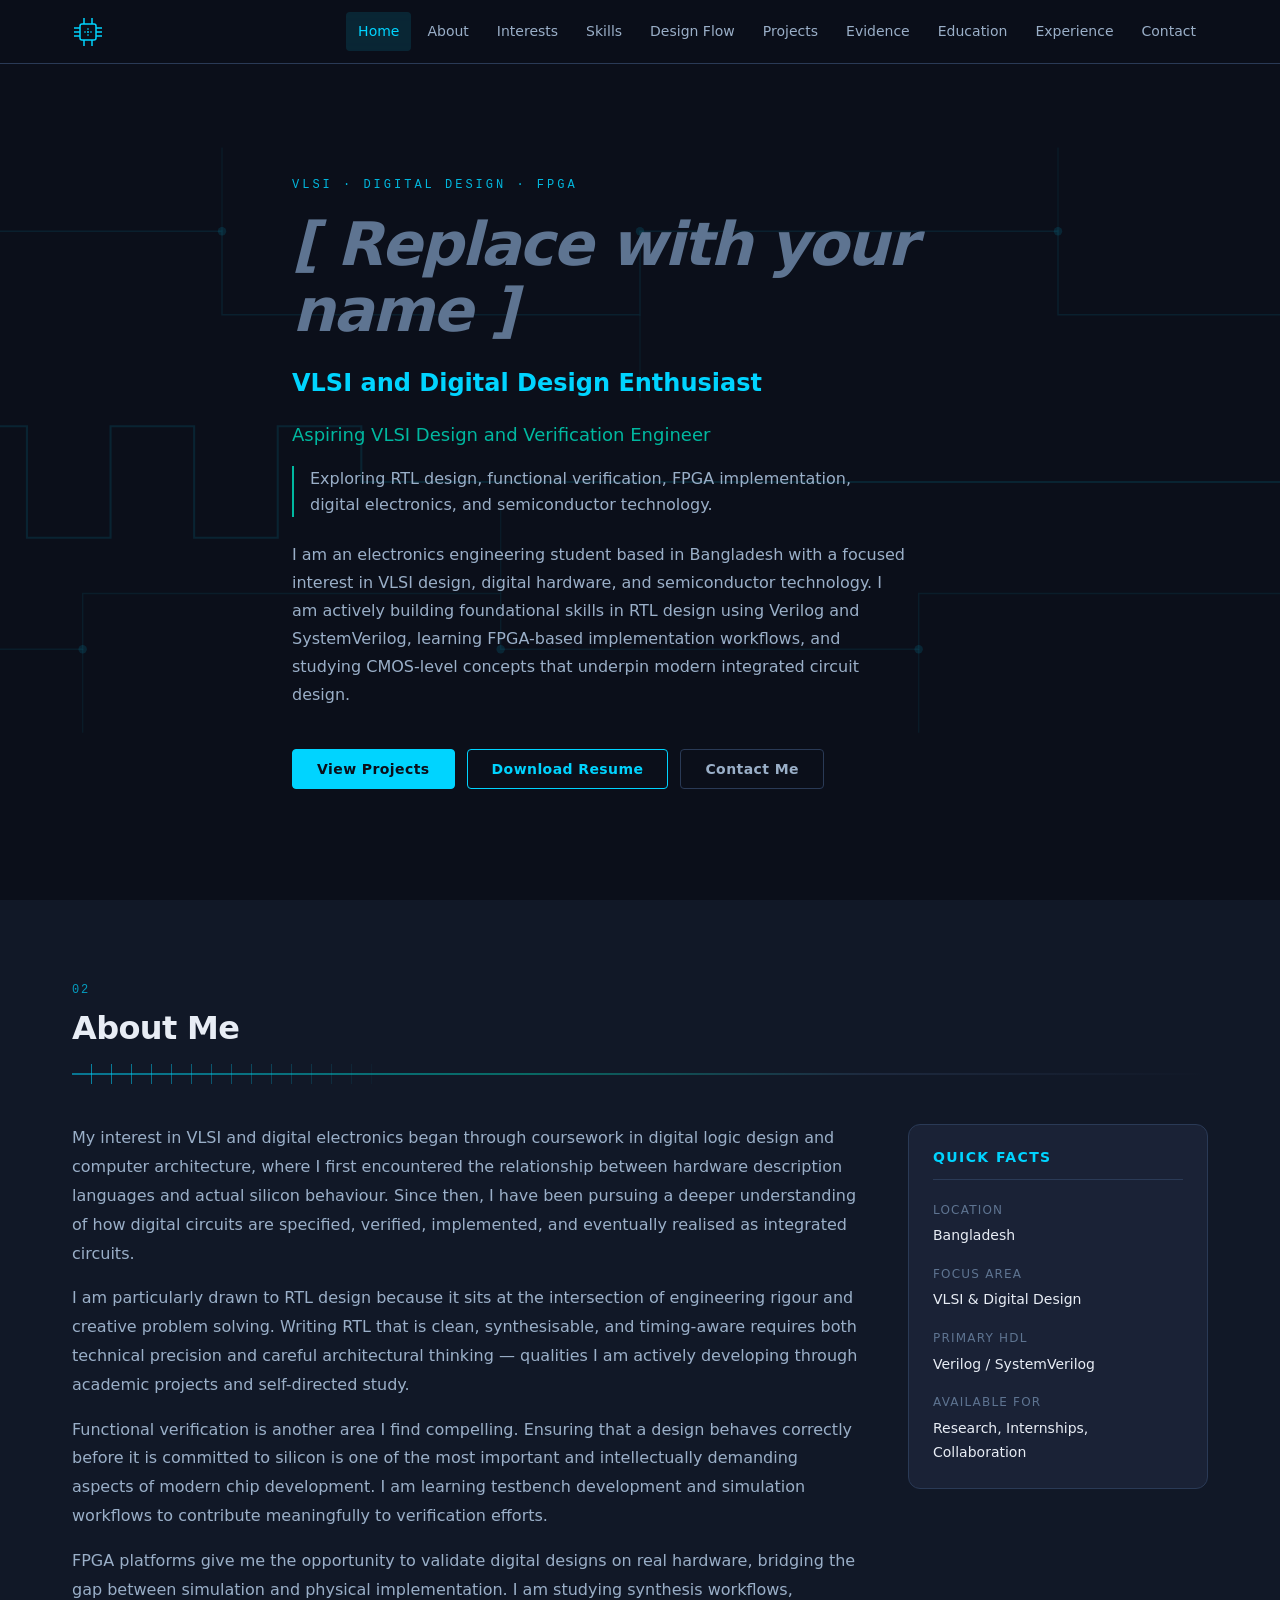
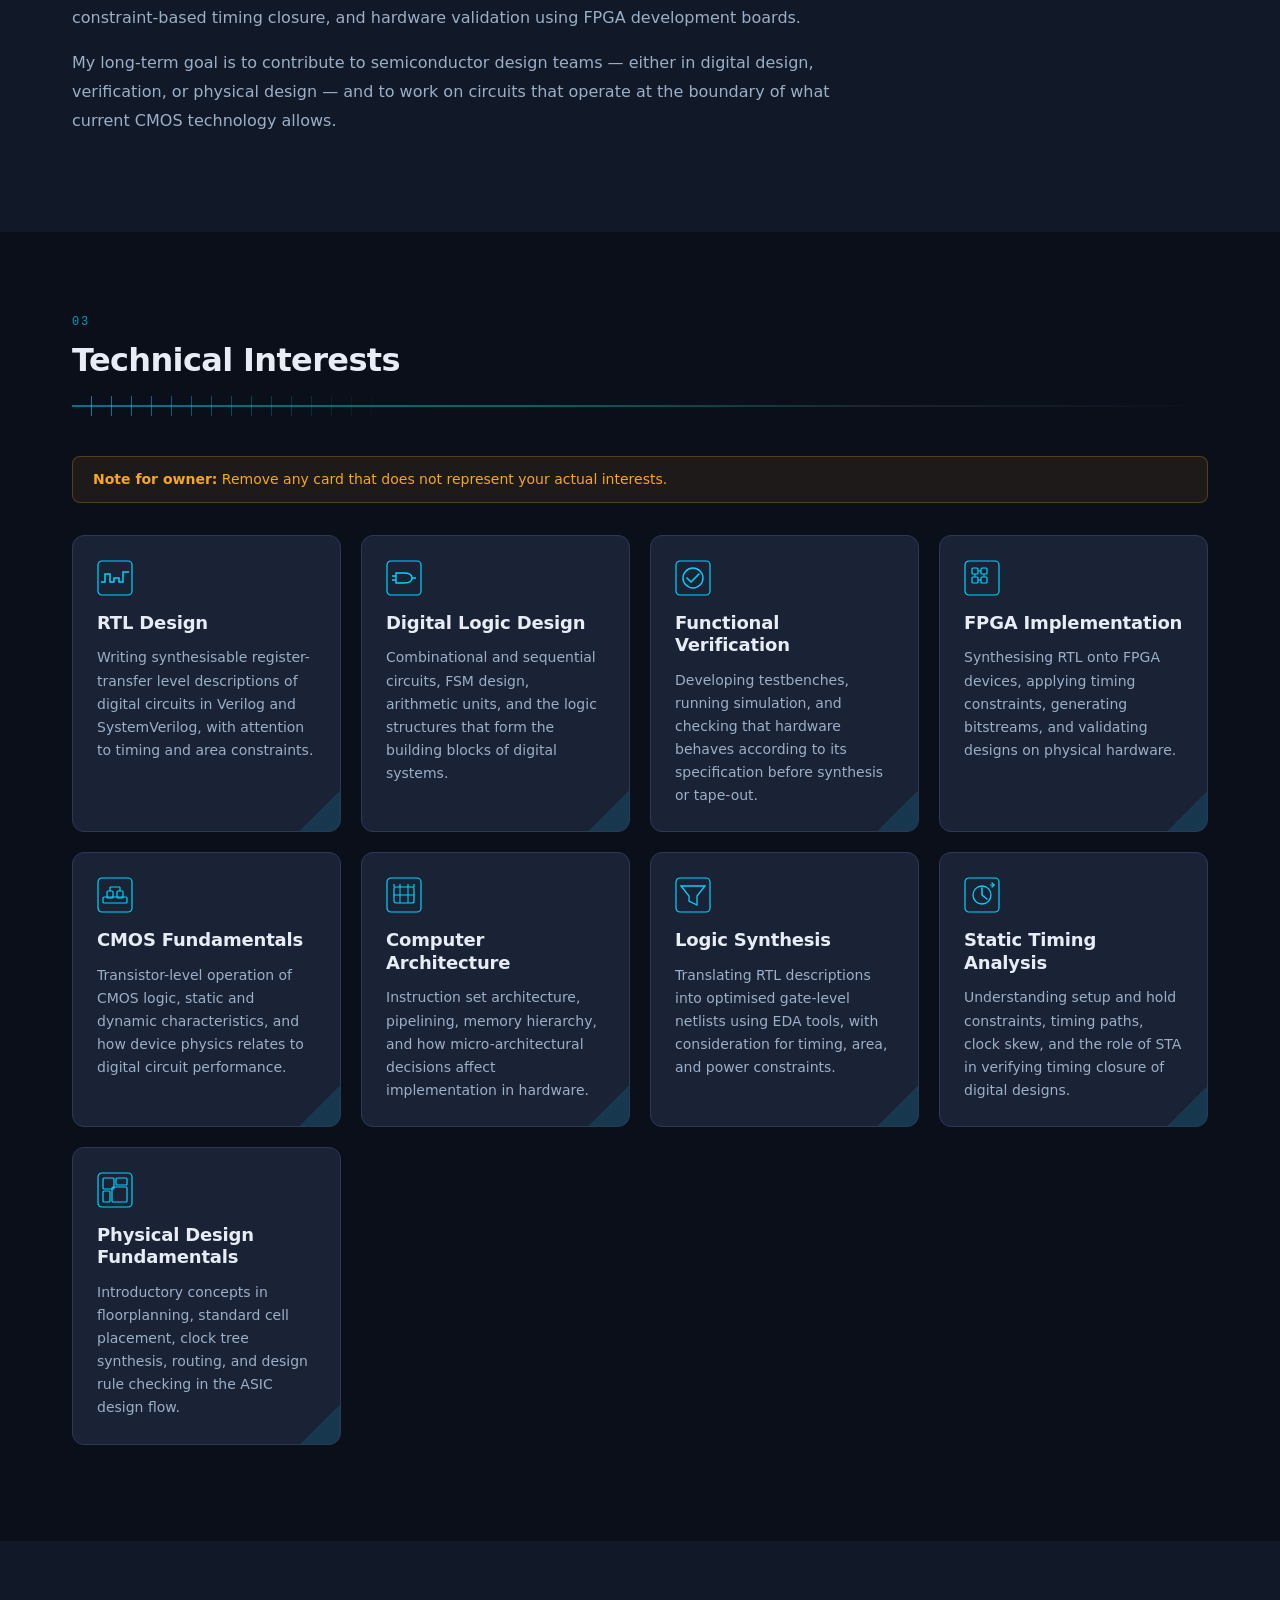
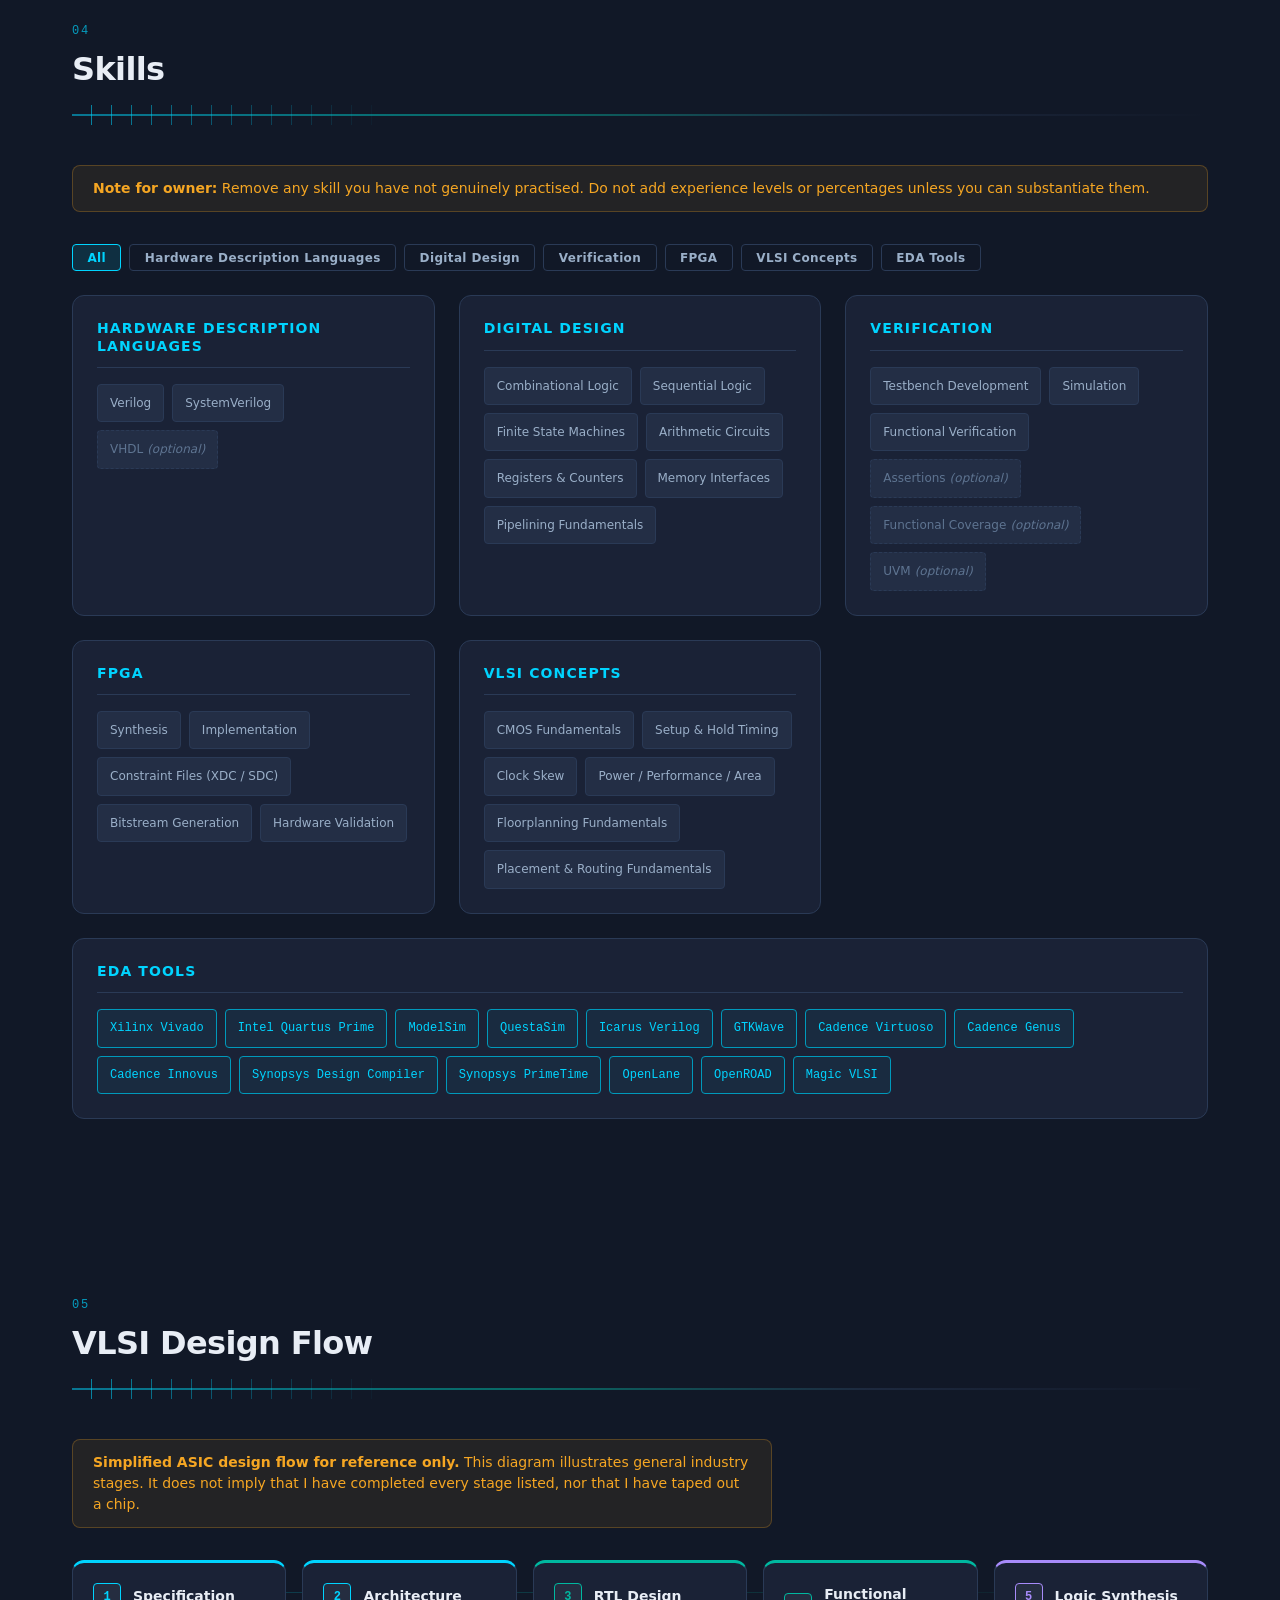
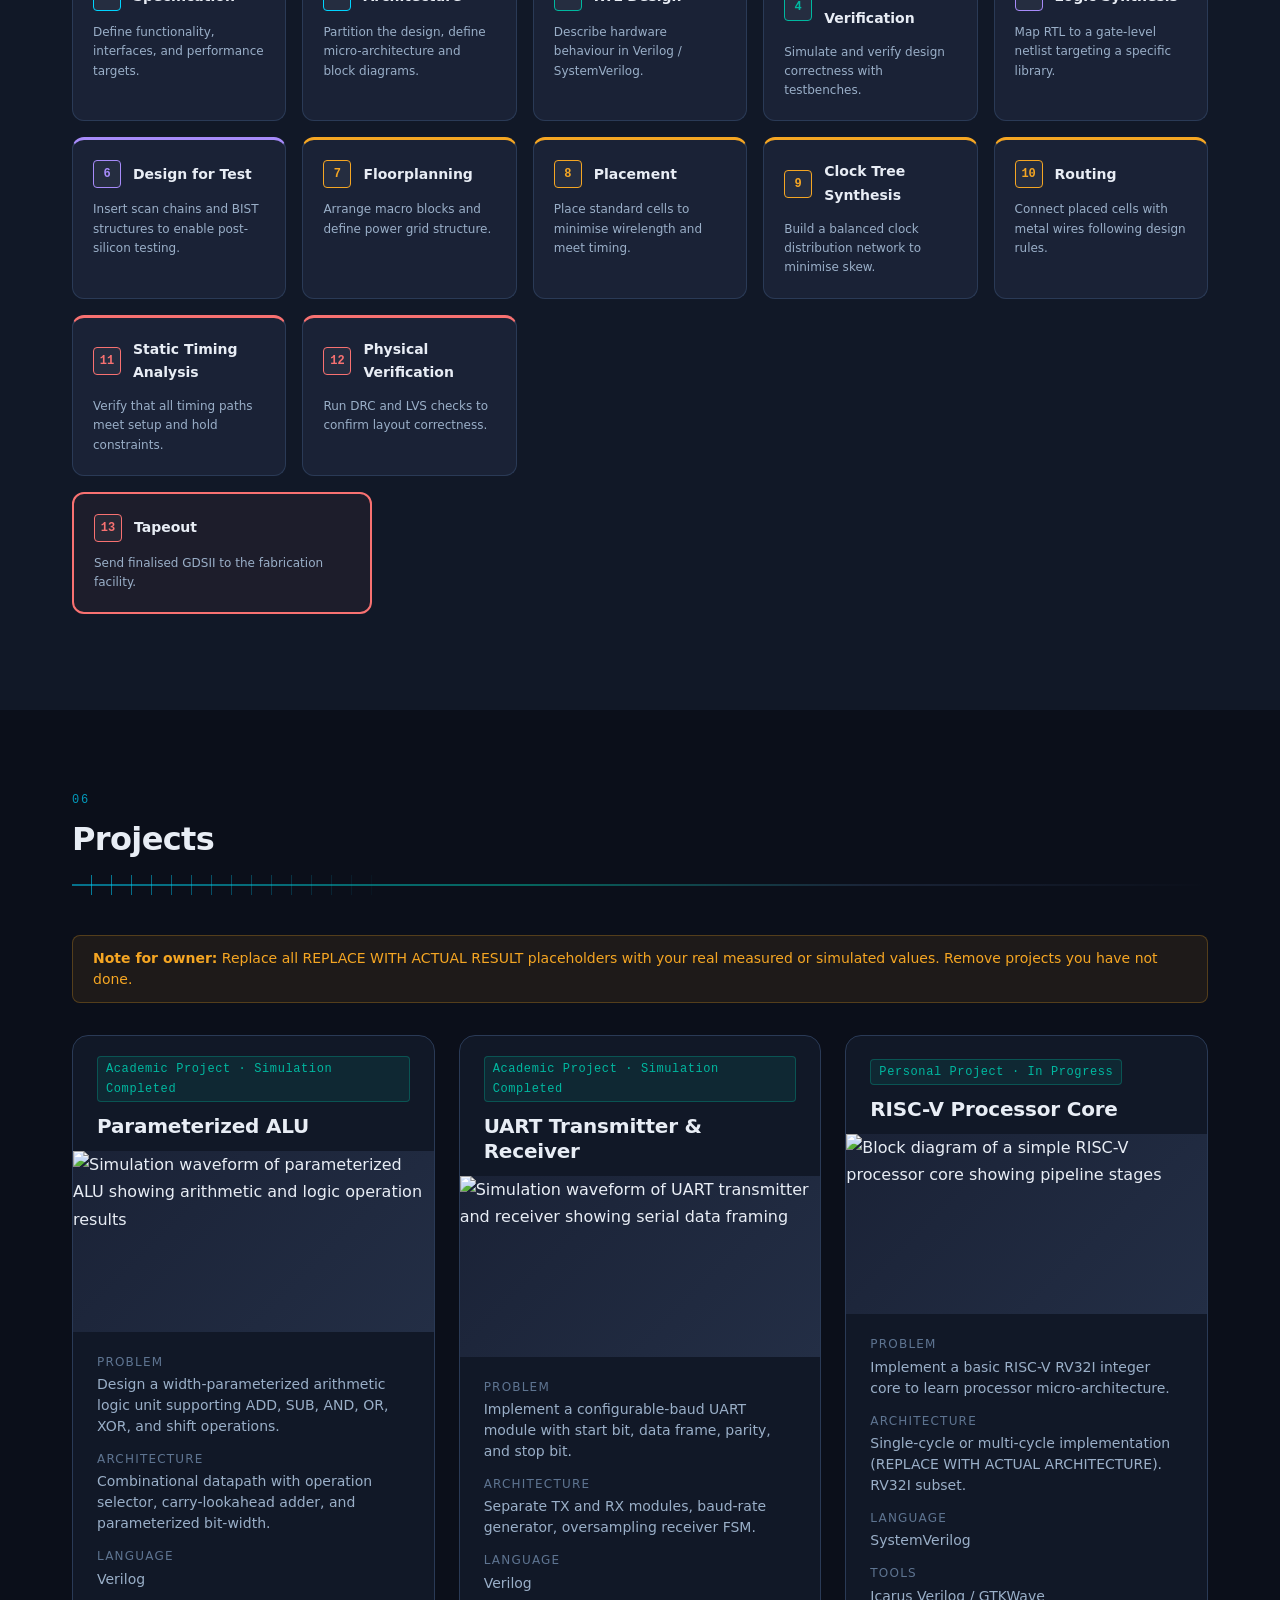
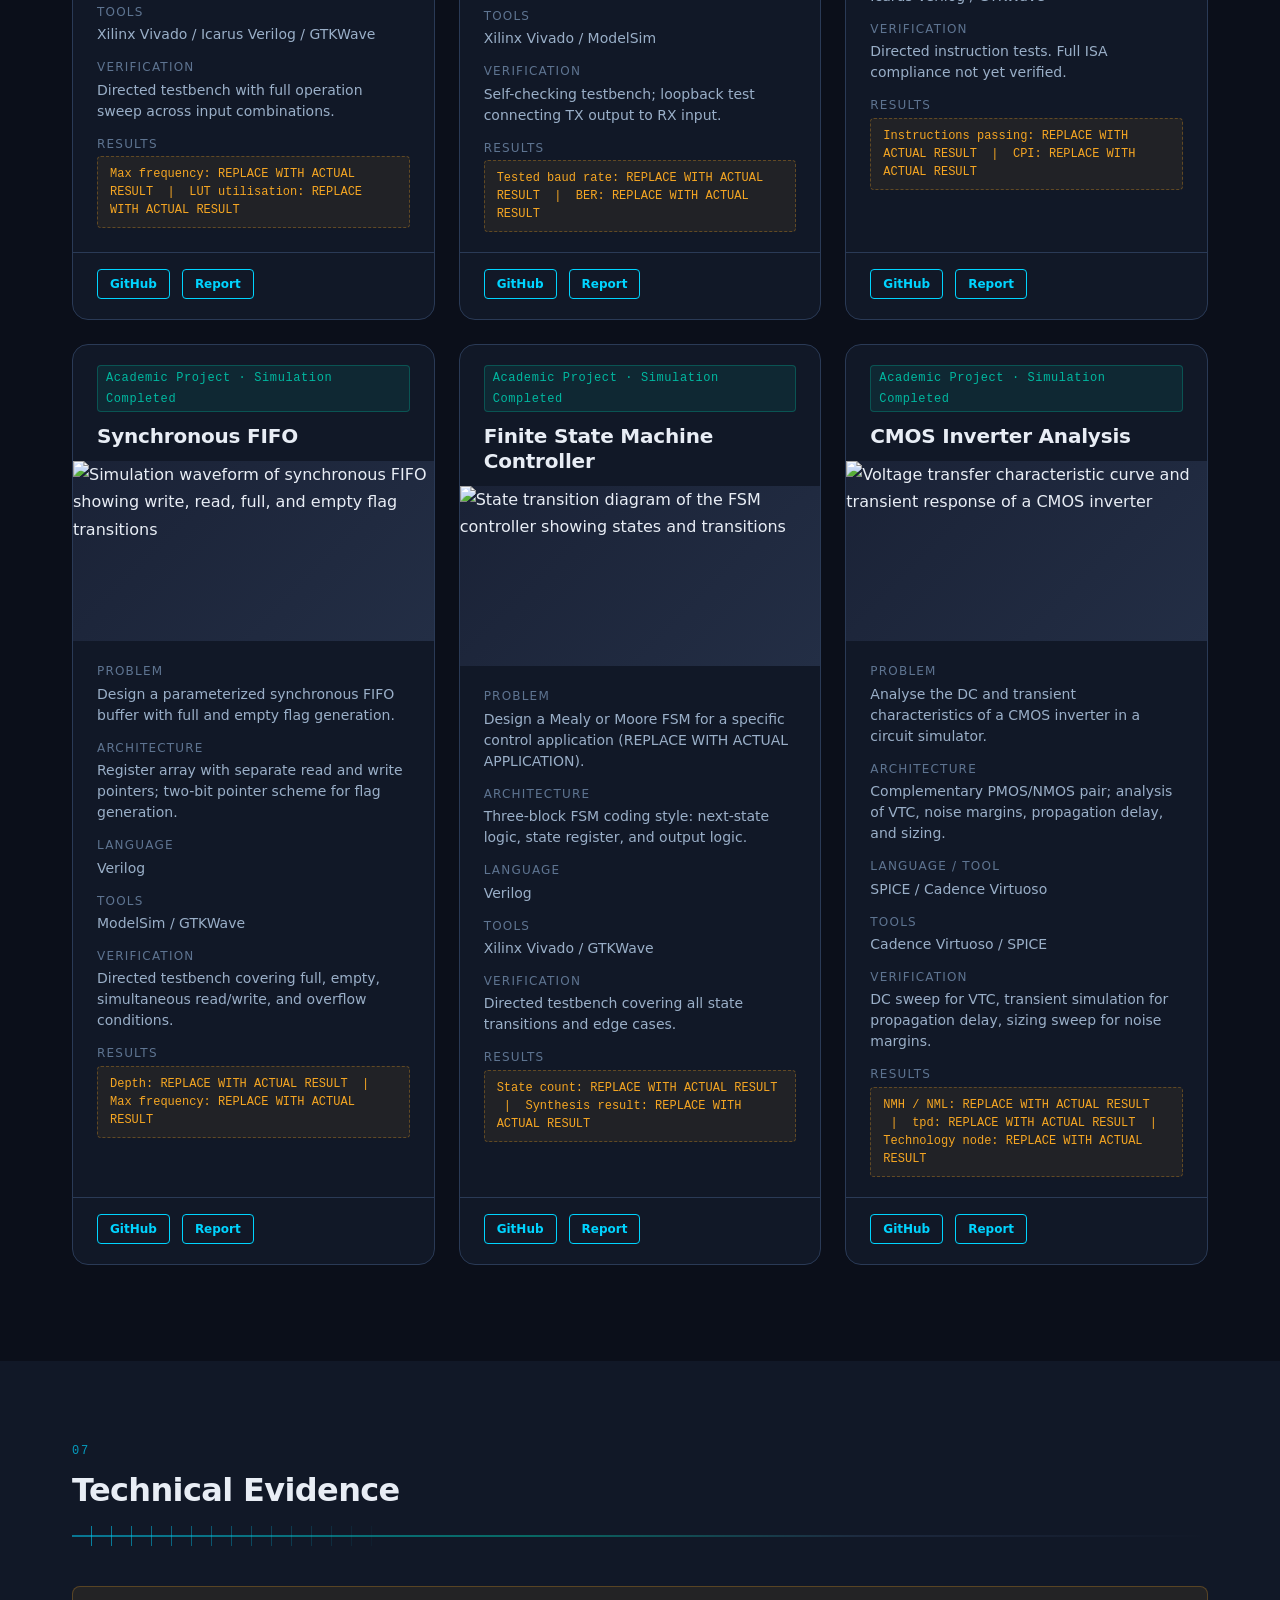
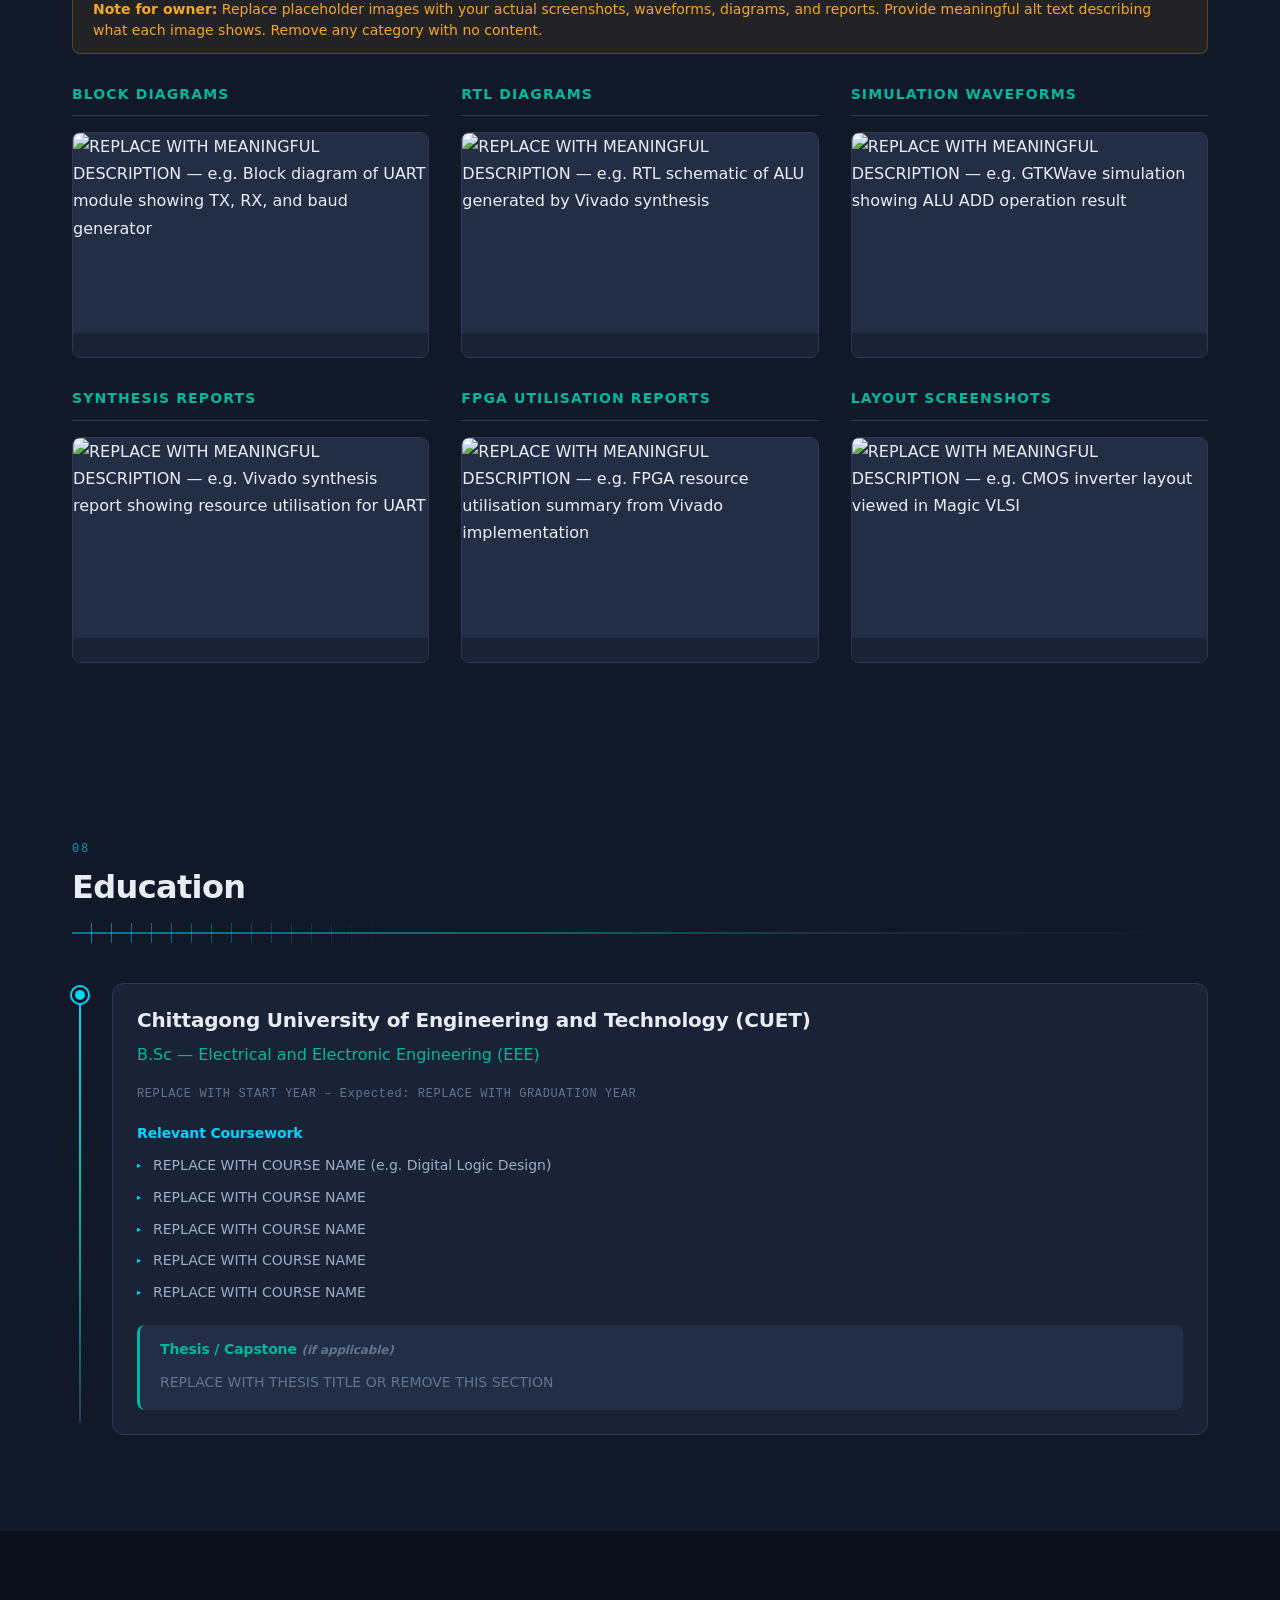
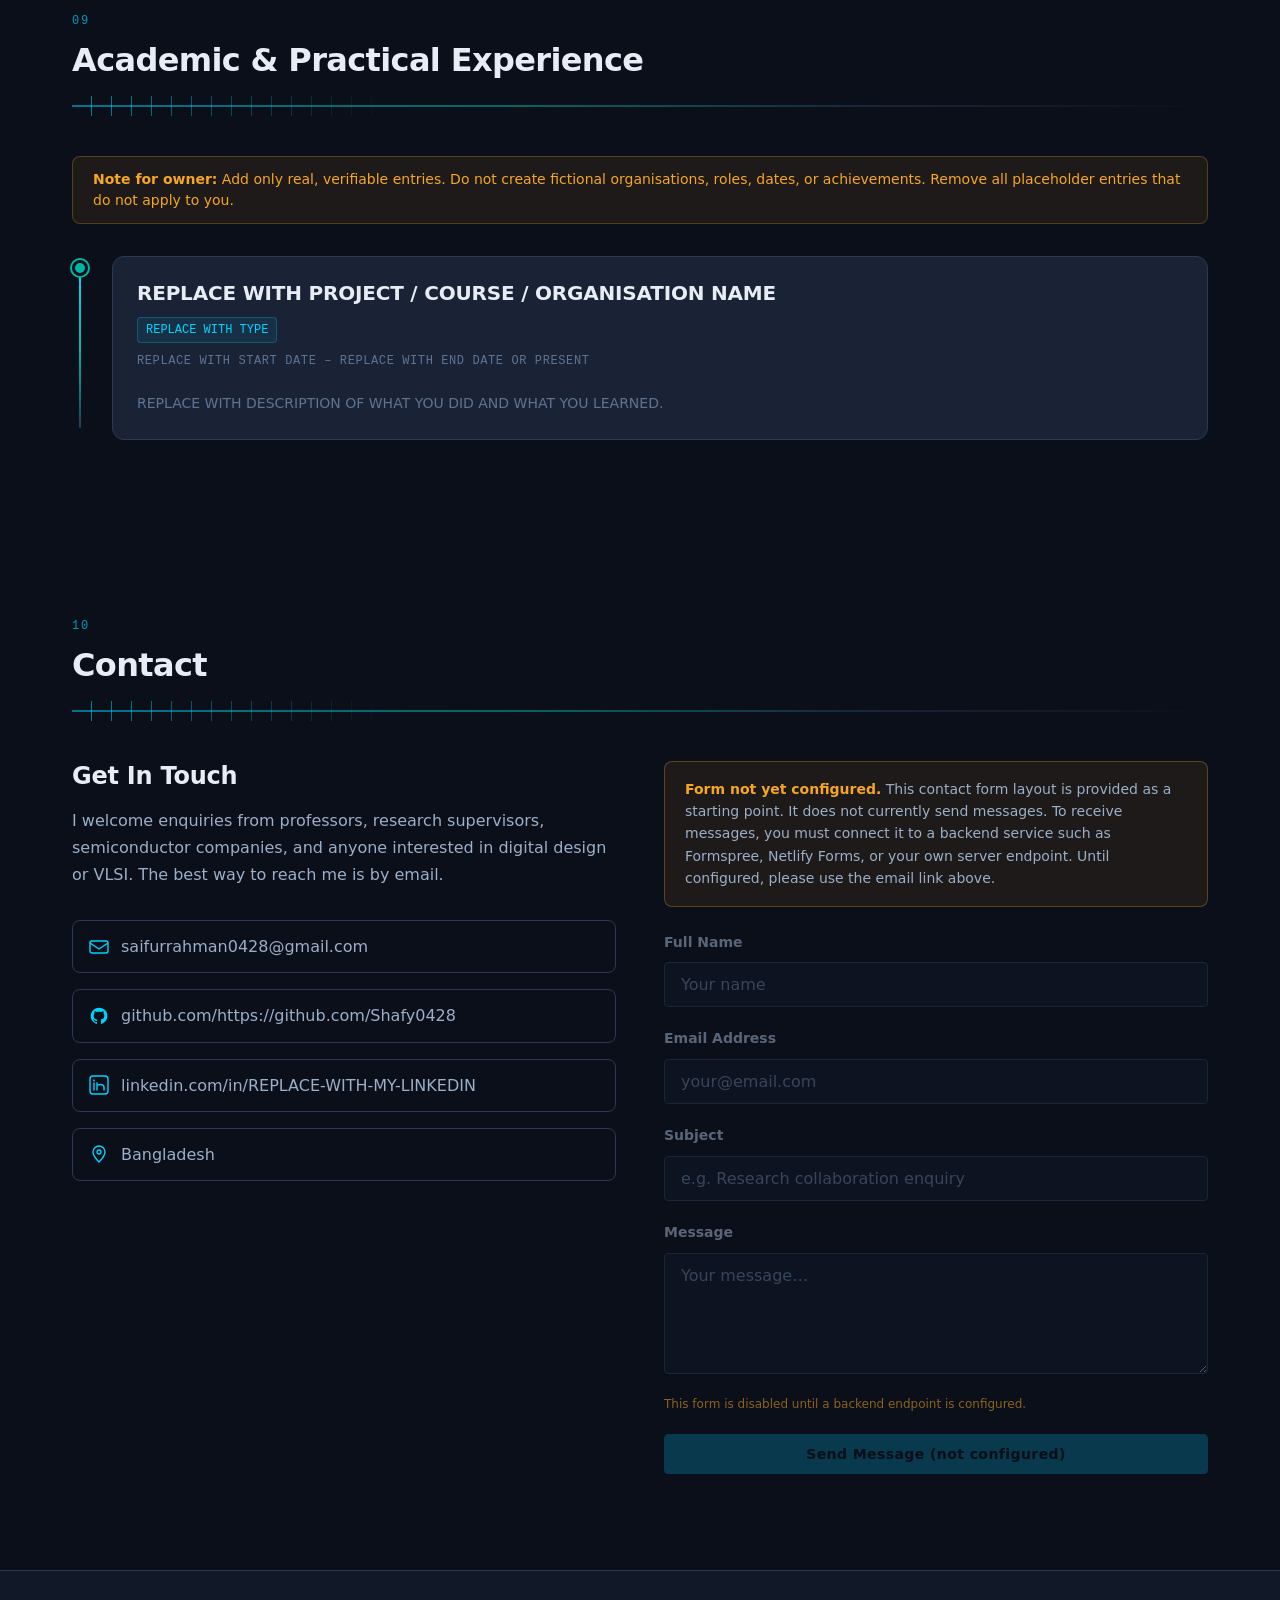
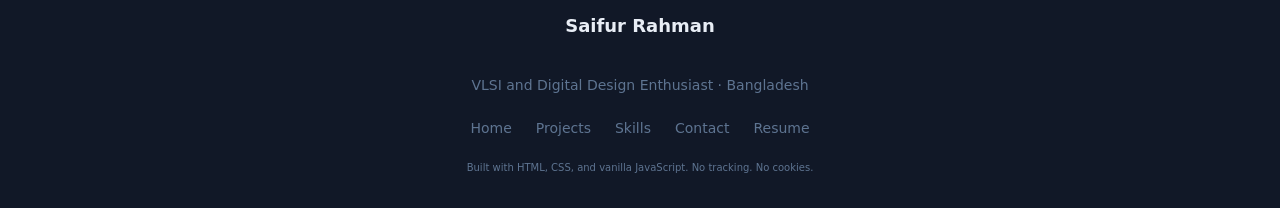
==== commit efa78186: "personal info" ====
--- a/index.html
+++ b/index.html
@@ -9,16 +9,19 @@
        REVIEW BEFORE DEPLOYMENT: Replace all placeholder values
        below with your actual information.
   ============================================================ -->
-  <title>REPLACE WITH MY NAME | VLSI and Digital Design Portfolio</title>
-  <meta name="description" content="Portfolio of REPLACE WITH MY NAME — a VLSI and Digital Design Enthusiast based in Bangladesh, exploring RTL design, functional verification, FPGA implementation, and semiconductor technology." />
-  <meta name="author" content="REPLACE WITH MY NAME" />
-  <meta name="keywords" content="VLSI, Digital Design, RTL, Verilog, SystemVerilog, FPGA, Functional Verification, Semiconductor, Bangladesh" />
+  <title>Saifur Rahman | VLSI and Digital Design Portfolio</title>
+  <meta name="description" content="Portfolio of Saifur Rahman — an Electrical and Electronics Engineering graduate from Chittagong University of Engineering and Technology (CUET) with a strong interest in VLSI Physical Design and hands-on 
+learning in RTL to GDSII flow. Familiar with synthesis, SDC constraints, LEC, floorplanning, placement, CTS, 
+routing, STA, DRC, and LVS using Cadence tools. Seeking an entry-level Physical Design role where I can learn from 
+industry professionals, solve practical design challenges, and contribute to reliable chip implementation projects." />
+  <meta name="author" content="Saifur Rahman" />
+  <meta name="keywords" content="VLSI, Digital Design, RTL, GDSII flow, Verilog, Synthesis, Floorplanning, Placement, CTS, Routing, Semiconductor, Bangladesh" />
 
   <!-- Canonical URL — REVIEW: replace with your actual deployed URL -->
   <link rel="canonical" href="https://REPLACE-WITH-YOUR-DOMAIN.com/" />
 
   <!-- Open Graph -->
-  <meta property="og:title" content="REPLACE WITH MY NAME | VLSI and Digital Design Portfolio" />
+  <meta property="og:title" content="Saifur Rahman | VLSI and Digital Design Portfolio" />
   <meta property="og:description" content="Exploring RTL design, functional verification, FPGA implementation, digital electronics, and semiconductor technology." />
   <meta property="og:type" content="website" />
   <meta property="og:url" content="https://REPLACE-WITH-YOUR-DOMAIN.com/" />
@@ -48,7 +51,7 @@
   <header class="site-header" role="banner">
     <div class="container header-inner">
 
-      <a href="#home" class="logo" aria-label="REPLACE WITH MY NAME — back to top">
+      <a href="#home" class="logo" aria-label="Saifur Rahman — back to top">
         <!-- Chip-pin logo mark -->
         <svg class="logo-mark" width="32" height="32" viewBox="0 0 32 32" aria-hidden="true" focusable="false">
           <rect x="8" y="8" width="16" height="16" rx="2" fill="none" stroke="currentColor" stroke-width="1.5"/>
@@ -70,7 +73,7 @@
           <line x1="12" y1="16" x2="20" y2="16" stroke="currentColor" stroke-width="1" stroke-dasharray="2,1"/>
           <line x1="16" y1="12" x2="16" y2="20" stroke="currentColor" stroke-width="1" stroke-dasharray="2,1"/>
         </svg>
-        <span class="logo-text"><!-- REPLACE WITH MY NAME --></span>
+        <span class="logo-text"><!-- Saifur Rahman --></span>
       </a>
 
       <!-- Mobile hamburger -->
@@ -141,7 +144,7 @@
 
         <!-- Single H1 for the entire page -->
         <h1 id="hero-heading" class="hero-name">
-          <!-- REPLACE WITH MY NAME -->
+          <!-- Saifur Rahman -->
           <span class="name-placeholder">[ Replace with your name ]</span>
         </h1>
 
@@ -725,7 +728,7 @@
             </dl>
             <div class="project-card__links">
               <!-- REVIEW: Replace with your actual GitHub repo URL -->
-              <a href="https://github.com/REPLACE-WITH-MY-GITHUB/alu" target="_blank" rel="noopener noreferrer" class="proj-link">GitHub</a>
+              <a href="https://github.com/https://github.com/Shafy0428/alu" target="_blank" rel="noopener noreferrer" class="proj-link">GitHub</a>
               <!-- REVIEW: Replace with actual report path or remove -->
               <a href="assets/project_reports/alu-report.pdf" target="_blank" rel="noopener noreferrer" class="proj-link">Report</a>
             </div>
@@ -774,7 +777,7 @@
               </div>
             </dl>
             <div class="project-card__links">
-              <a href="https://github.com/REPLACE-WITH-MY-GITHUB/uart" target="_blank" rel="noopener noreferrer" class="proj-link">GitHub</a>
+              <a href="https://github.com/https://github.com/Shafy0428/uart" target="_blank" rel="noopener noreferrer" class="proj-link">GitHub</a>
               <a href="assets/project_reports/uart-report.pdf" target="_blank" rel="noopener noreferrer" class="proj-link">Report</a>
             </div>
           </li>
@@ -824,7 +827,7 @@
               </div>
             </dl>
             <div class="project-card__links">
-              <a href="https://github.com/REPLACE-WITH-MY-GITHUB/riscv-core" target="_blank" rel="noopener noreferrer" class="proj-link">GitHub</a>
+              <a href="https://github.com/https://github.com/Shafy0428/riscv-core" target="_blank" rel="noopener noreferrer" class="proj-link">GitHub</a>
               <a href="assets/project_reports/riscv-report.pdf" target="_blank" rel="noopener noreferrer" class="proj-link">Report</a>
             </div>
           </li>
@@ -872,7 +875,7 @@
               </div>
             </dl>
             <div class="project-card__links">
-              <a href="https://github.com/REPLACE-WITH-MY-GITHUB/sync-fifo" target="_blank" rel="noopener noreferrer" class="proj-link">GitHub</a>
+              <a href="https://github.com/https://github.com/Shafy0428/sync-fifo" target="_blank" rel="noopener noreferrer" class="proj-link">GitHub</a>
               <a href="assets/project_reports/fifo-report.pdf" target="_blank" rel="noopener noreferrer" class="proj-link">Report</a>
             </div>
           </li>
@@ -921,7 +924,7 @@
               </div>
             </dl>
             <div class="project-card__links">
-              <a href="https://github.com/REPLACE-WITH-MY-GITHUB/fsm-controller" target="_blank" rel="noopener noreferrer" class="proj-link">GitHub</a>
+              <a href="https://github.com/https://github.com/Shafy0428/fsm-controller" target="_blank" rel="noopener noreferrer" class="proj-link">GitHub</a>
               <a href="assets/project_reports/fsm-report.pdf" target="_blank" rel="noopener noreferrer" class="proj-link">Report</a>
             </div>
           </li>
@@ -970,7 +973,7 @@
               </div>
             </dl>
             <div class="project-card__links">
-              <a href="https://github.com/REPLACE-WITH-MY-GITHUB/cmos-inverter" target="_blank" rel="noopener noreferrer" class="proj-link">GitHub</a>
+              <a href="https://github.com/https://github.com/Shafy0428/cmos-inverter" target="_blank" rel="noopener noreferrer" class="proj-link">GitHub</a>
               <a href="assets/project_reports/cmos-inverter-report.pdf" target="_blank" rel="noopener noreferrer" class="proj-link">Report</a>
             </div>
           </li>
@@ -1115,14 +1118,14 @@
             <div class="timeline-body">
               <header class="timeline-header">
                 <!-- REVIEW: Replace with your actual university name -->
-                <h3 class="timeline-title">REPLACE WITH UNIVERSITY NAME</h3>
+                <h3 class="timeline-title">Chittagong University of Engineering and Technology (CUET)</h3>
                 <!-- REVIEW: Replace with your actual degree and department -->
-                <p class="timeline-subtitle">REPLACE WITH DEGREE &mdash; REPLACE WITH DEPARTMENT</p>
+                <p class="timeline-subtitle">B.Sc &mdash; Electrical and Electronic Engineering (EEE)</p>
                 <!-- REVIEW: Replace with your actual start year and expected graduation -->
                 <p class="timeline-period">
-                  <time datetime="YYYY">REPLACE WITH START YEAR</time>
+                  <time datetime="2022">REPLACE WITH START YEAR</time>
                   &ndash;
-                  <time datetime="YYYY">Expected: REPLACE WITH GRADUATION YEAR</time>
+                  <time datetime="2026">Expected: REPLACE WITH GRADUATION YEAR</time>
                 </p>
               </header>
               <section class="timeline-details">
@@ -1227,23 +1230,23 @@
                 <!-- SECURITY: Do not expose a personal email you want to keep private.
                      Consider using a dedicated professional email. -->
                 <a
-                  href="mailto:REPLACE-WITH-MY-EMAIL"
+                  href="mailto:saifurrahman0428@gmail.com"
                   class="contact-link"
-                  aria-label="Send email to REPLACE WITH MY NAME"
+                  aria-label="Send email to Saifur Rahman"
                 >
                   <svg class="contact-icon" width="20" height="20" viewBox="0 0 20 20" aria-hidden="true" focusable="false">
                     <rect x="1" y="4" width="18" height="12" rx="2" stroke="currentColor" stroke-width="1.4" fill="none"/>
                     <path d="M1 6 L10 12 L19 6" stroke="currentColor" stroke-width="1.4" fill="none"/>
                   </svg>
                   <!-- REVIEW: Replace with your actual email -->
-                  REPLACE-WITH-MY-EMAIL
+                  saifurrahman0428@gmail.com
                 </a>
               </li>
 
               <li class="contact-link-item">
                 <!-- REVIEW: Replace with your actual GitHub profile URL -->
                 <a
-                  href="https://github.com/REPLACE-WITH-MY-GITHUB"
+                  href="https://github.com/https://github.com/Shafy0428"
                   target="_blank"
                   rel="noopener noreferrer"
                   class="contact-link"
@@ -1252,7 +1255,7 @@
                   <svg class="contact-icon" width="20" height="20" viewBox="0 0 20 20" aria-hidden="true" focusable="false">
                     <path d="M10 1.667a8.333 8.333 0 00-2.632 16.237c.417.076.569-.18.569-.4v-1.4c-2.317.504-2.803-1.117-2.803-1.117-.378-.96-.923-1.215-.923-1.215-.755-.516.057-.505.057-.505.834.059 1.273.856 1.273.856.741 1.27 1.944.903 2.418.691.075-.537.29-.903.527-1.11-1.849-.21-3.793-.925-3.793-4.116 0-.91.325-1.653.856-2.235-.086-.21-.371-1.057.081-2.203 0 0 .698-.223 2.286.852a7.96 7.96 0 012.083-.28c.707.003 1.42.095 2.083.28 1.587-1.075 2.284-.852 2.284-.852.454 1.146.169 1.993.083 2.203.533.582.855 1.325.855 2.235 0 3.199-1.947 3.903-3.802 4.109.299.258.565.767.565 1.546v2.29c0 .222.15.481.573.4A8.333 8.333 0 0010 1.667z" fill="currentColor"/>
                   </svg>
-                  github.com/REPLACE-WITH-MY-GITHUB
+                  github.com/https://github.com/Shafy0428
                 </a>
               </li>
 
@@ -1385,7 +1388,7 @@
 
       <p class="footer-name">
         <!-- REVIEW: Replace with your actual name -->
-        REPLACE WITH MY NAME
+        Saifur Rahman
       </p>
       <p class="footer-tagline">VLSI and Digital Design Enthusiast &middot; Bangladesh</p>
 
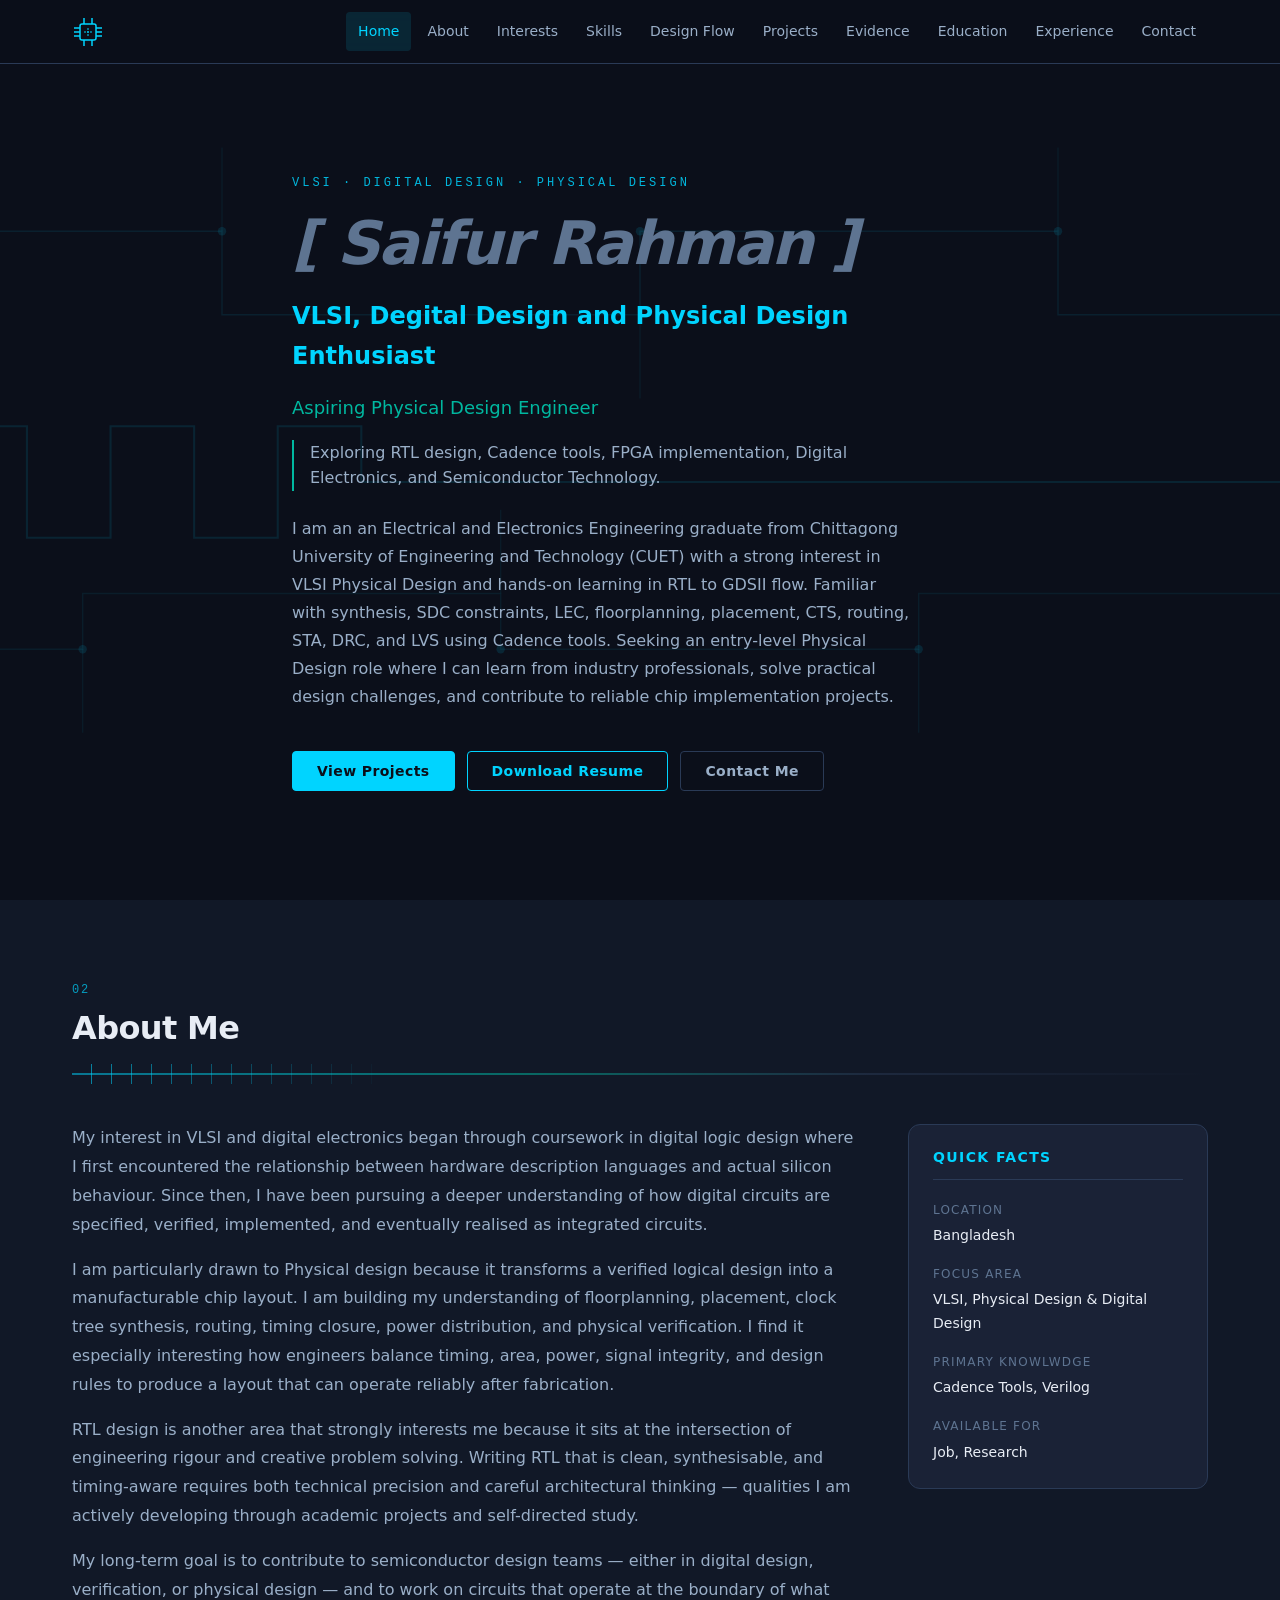
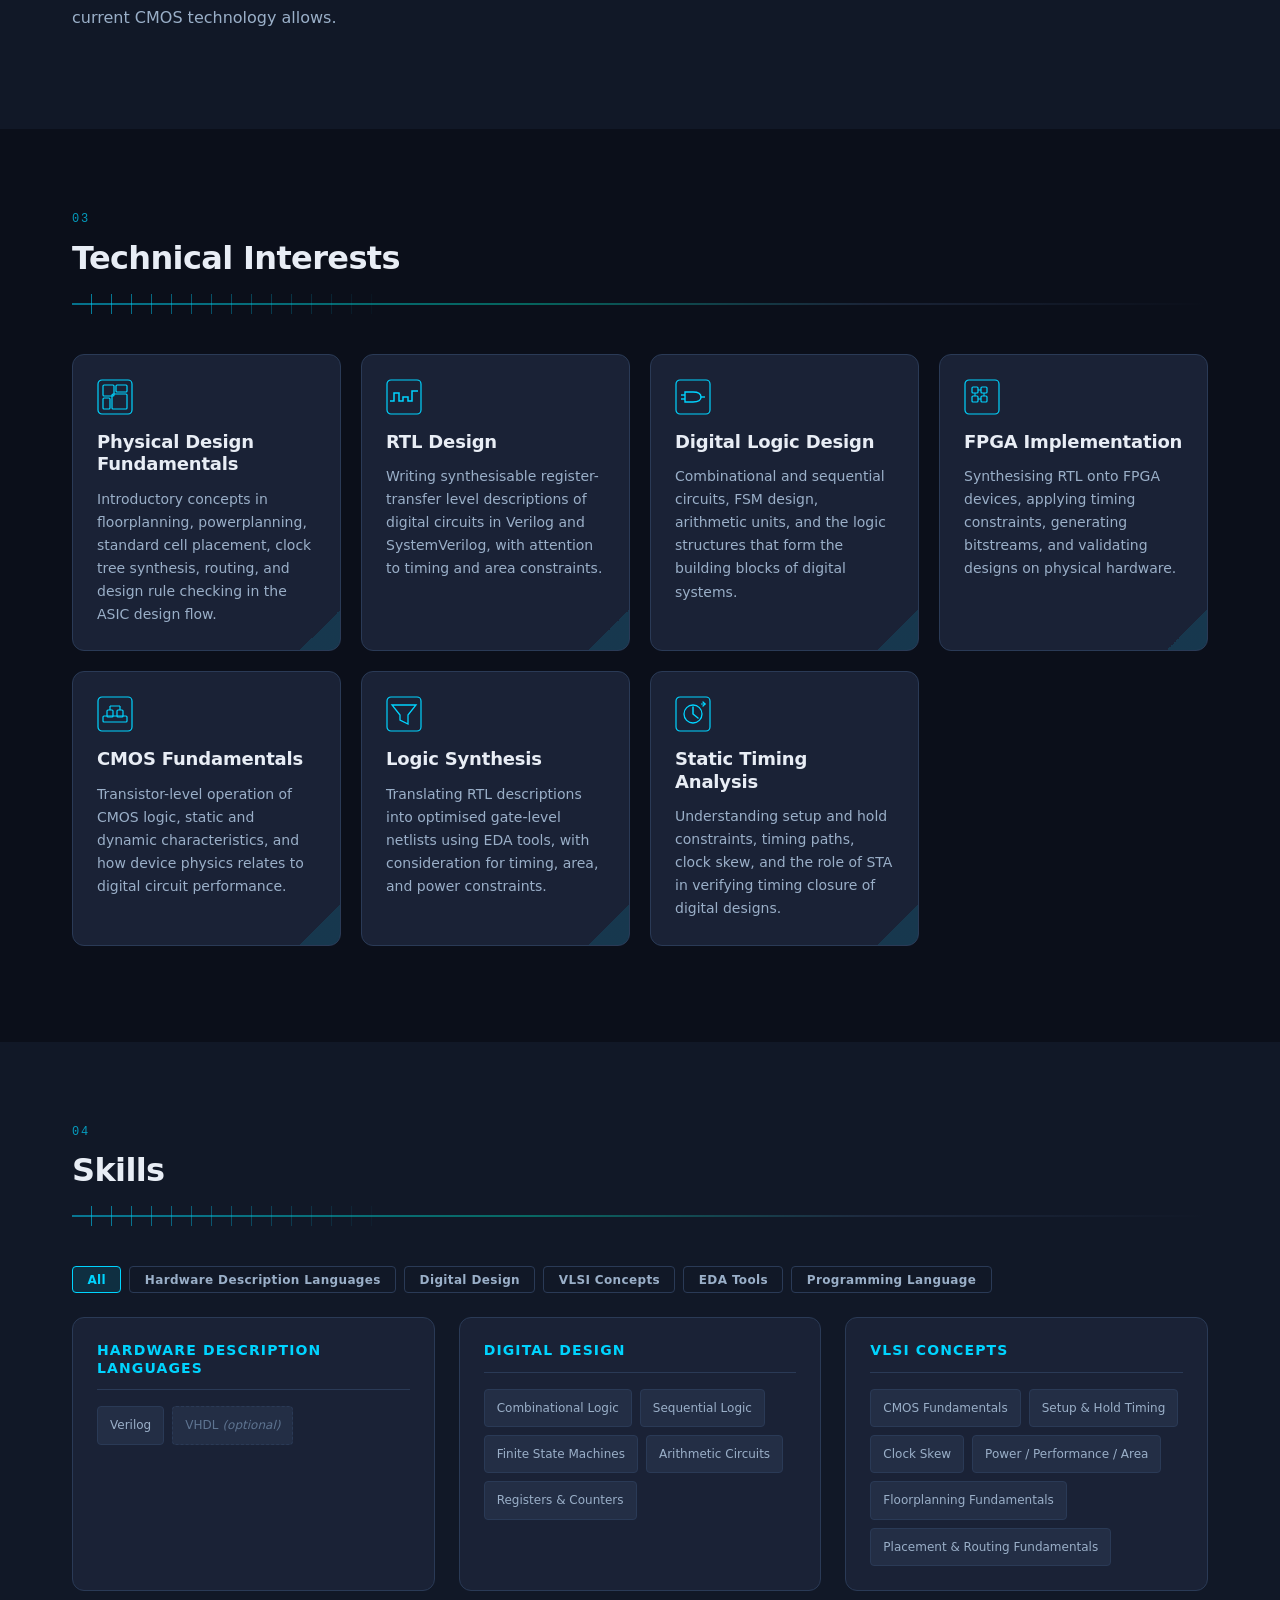
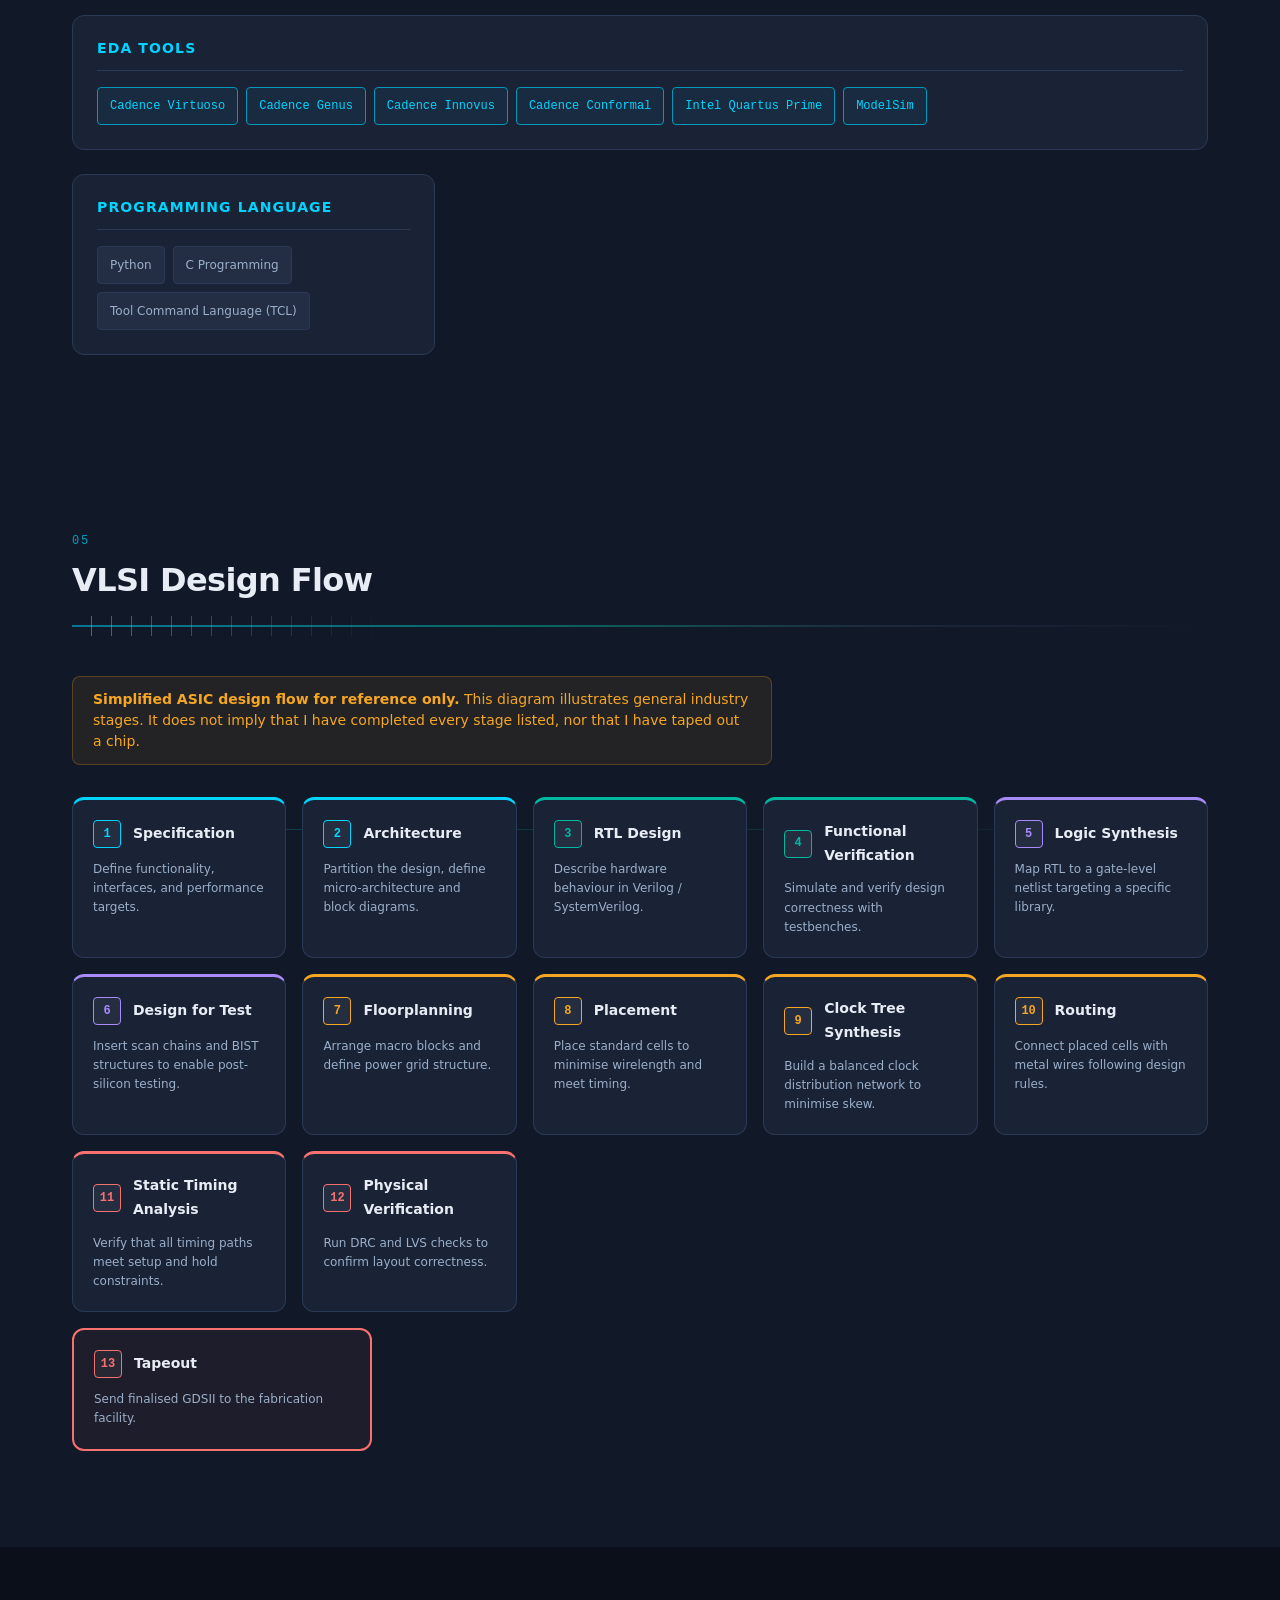
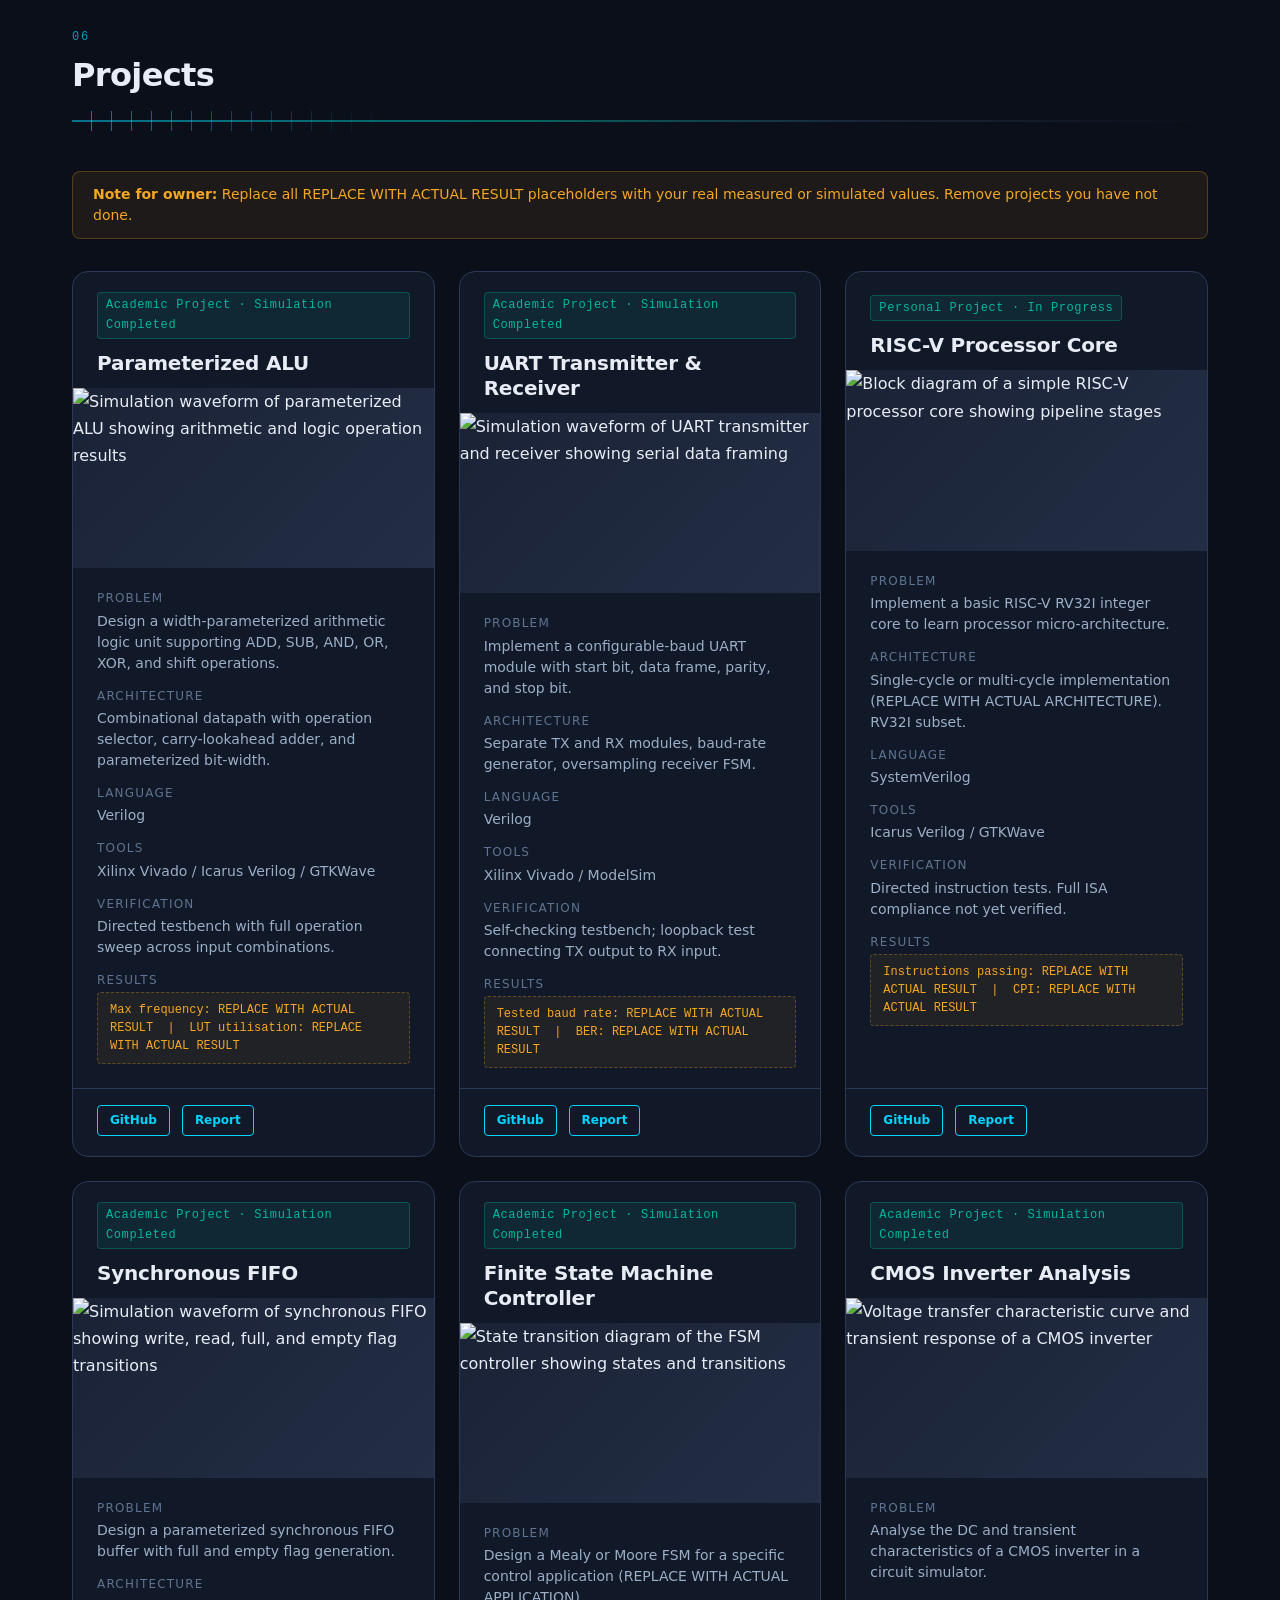
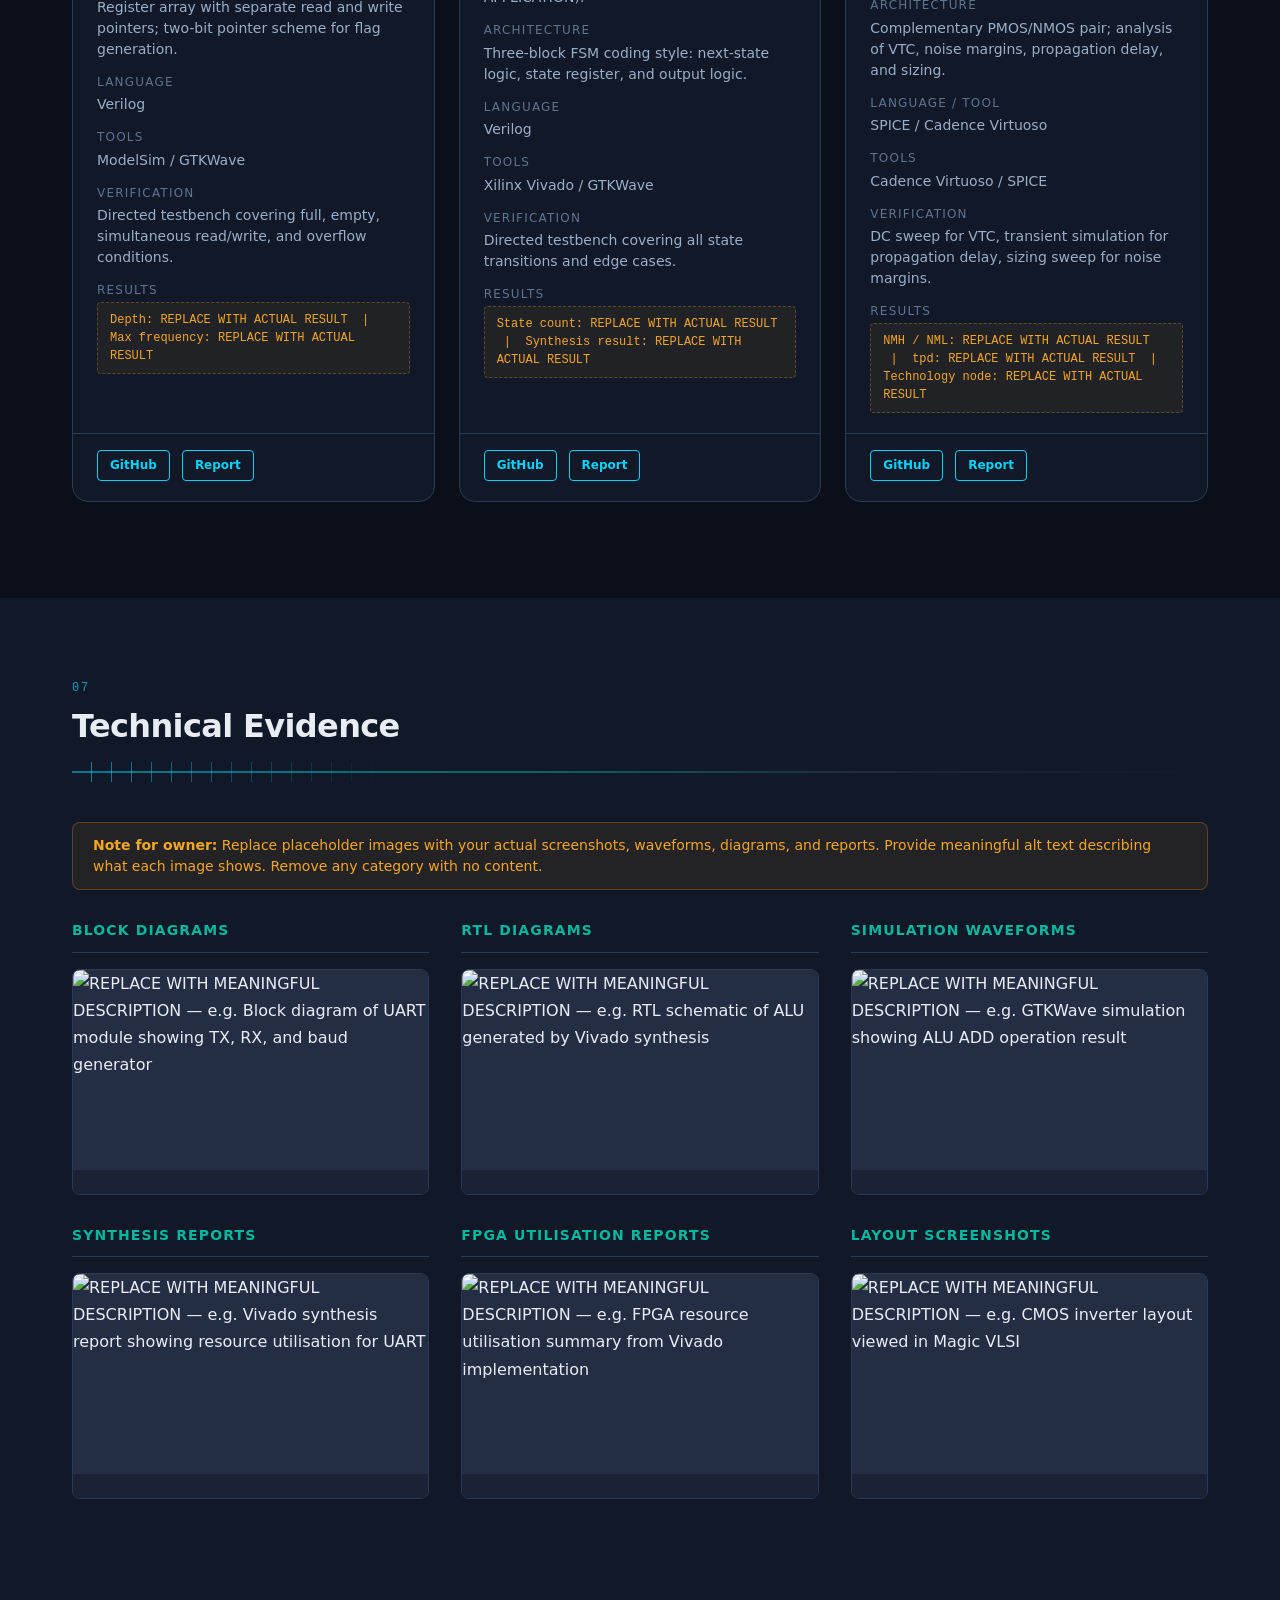
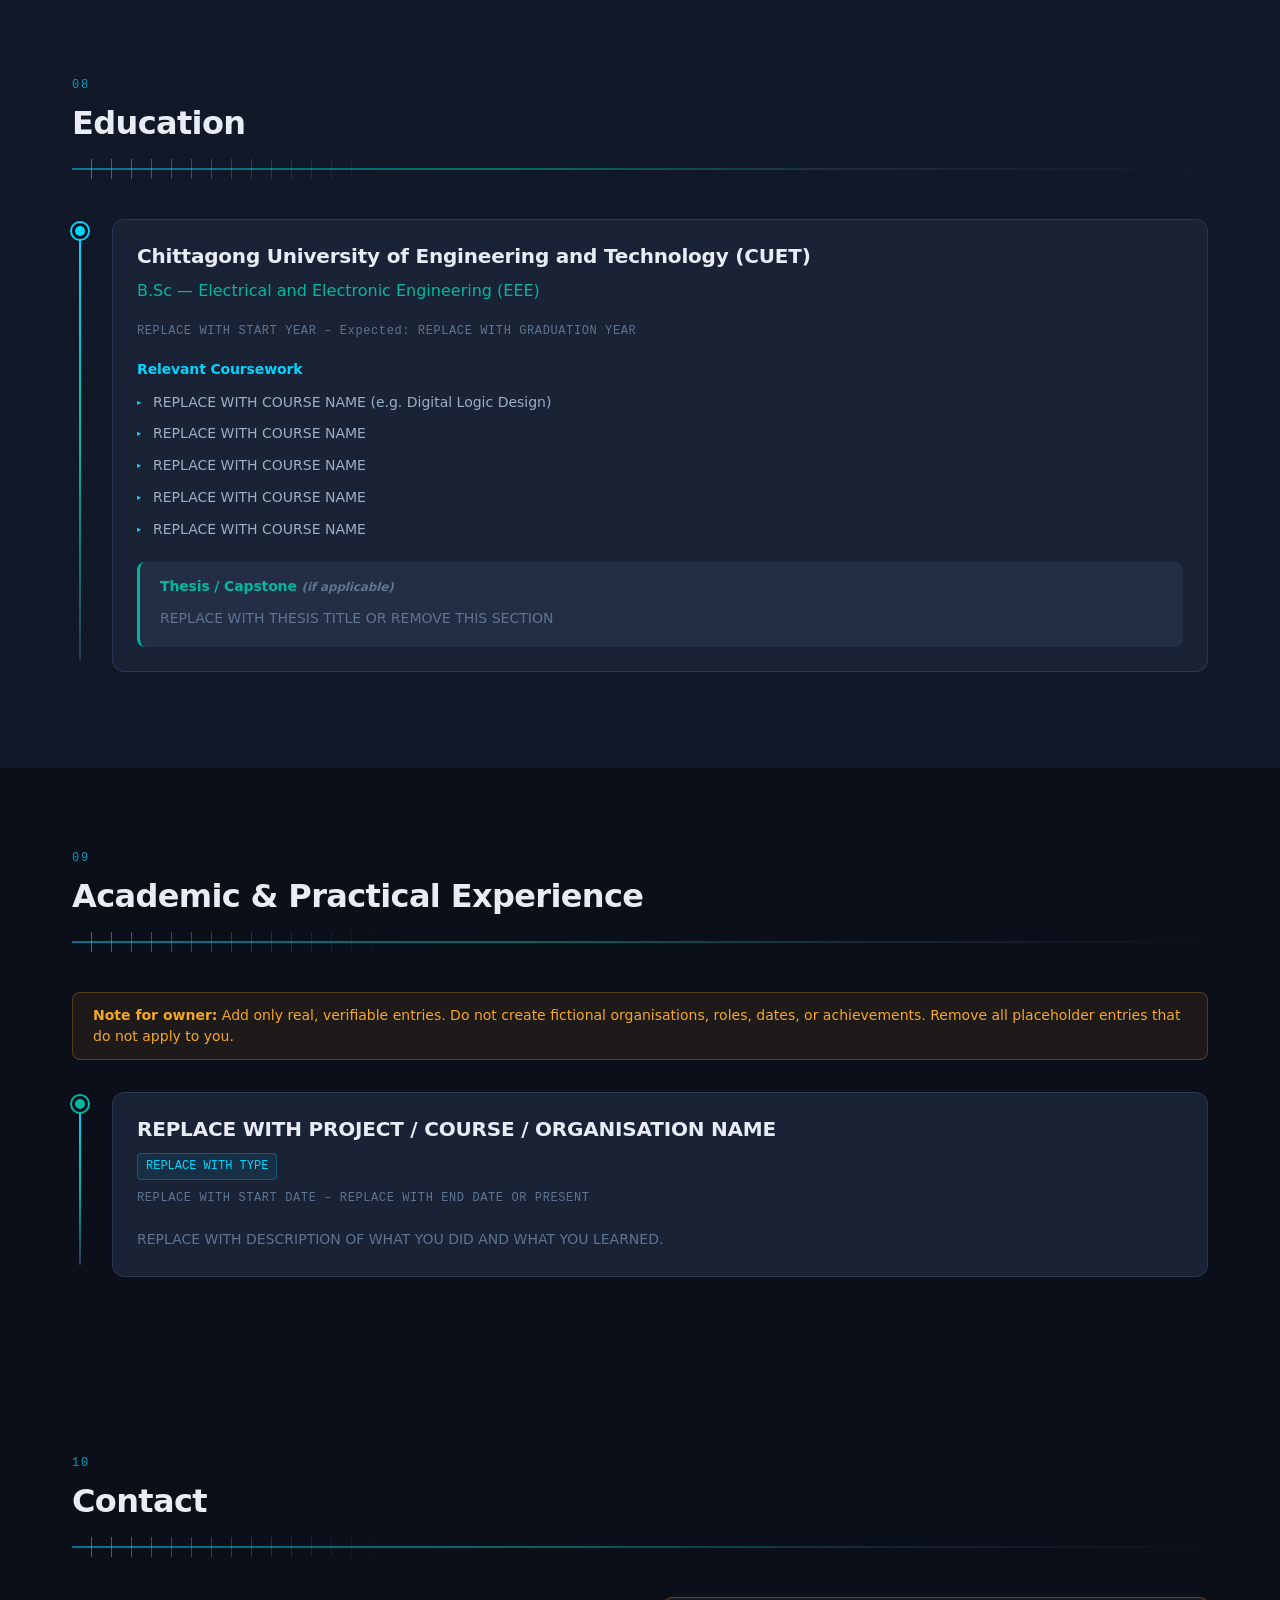
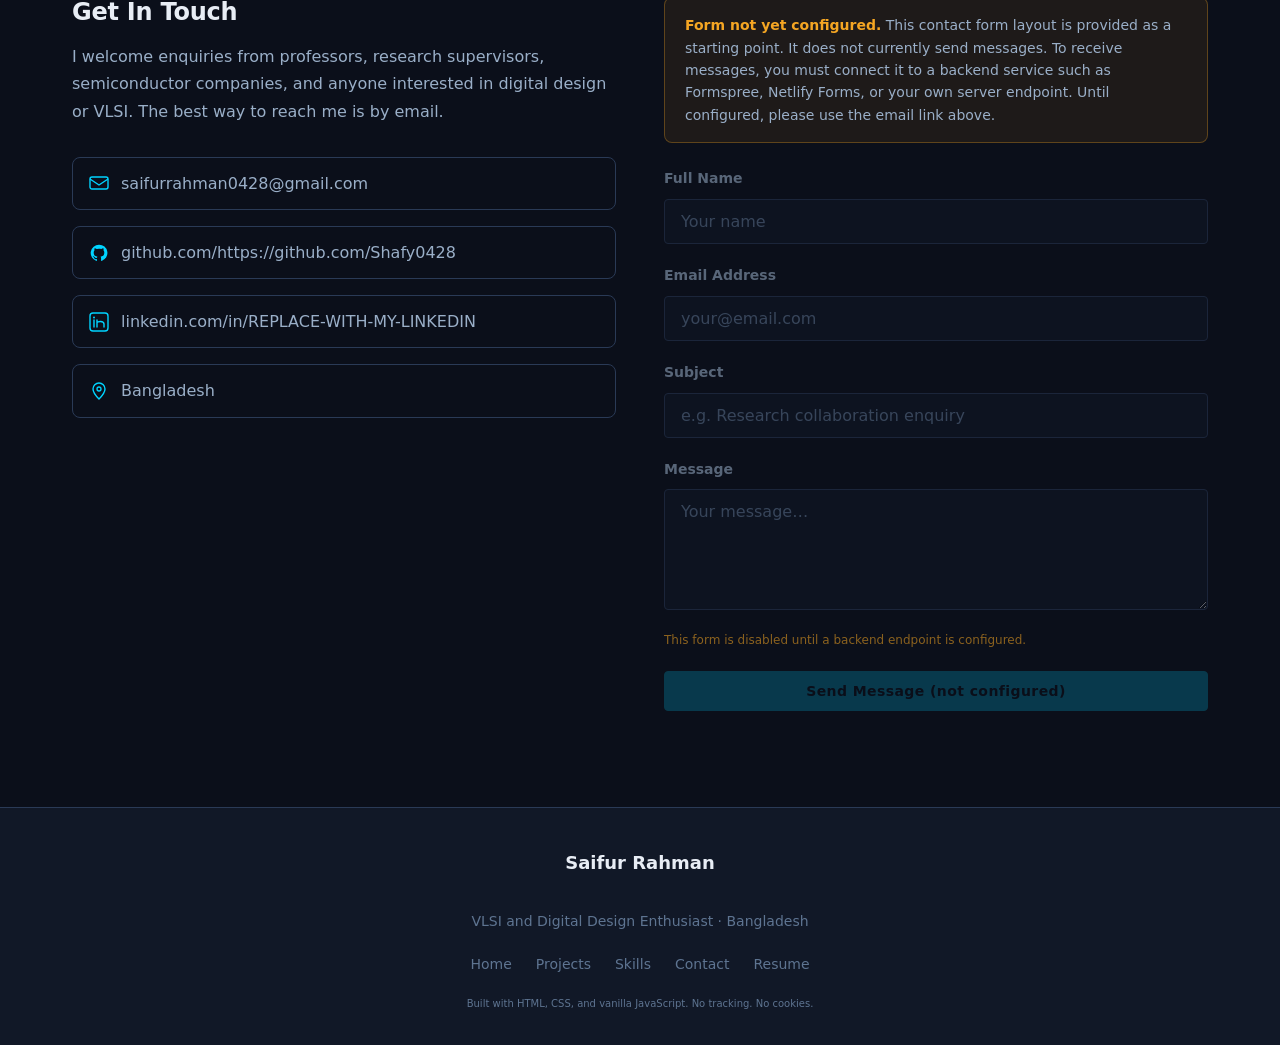
==== commit 98688108: "description added" ====
--- a/index.html
+++ b/index.html
@@ -11,8 +11,7 @@
   ============================================================ -->
   <title>Saifur Rahman | VLSI and Digital Design Portfolio</title>
   <meta name="description" content="Portfolio of Saifur Rahman — an Electrical and Electronics Engineering graduate from Chittagong University of Engineering and Technology (CUET) with a strong interest in VLSI Physical Design and hands-on 
-learning in RTL to GDSII flow. Familiar with synthesis, SDC constraints, LEC, floorplanning, placement, CTS, 
-routing, STA, DRC, and LVS using Cadence tools. Seeking an entry-level Physical Design role where I can learn from 
+learning in RTL to GDSII flow. Familiar with synthesis, SDC constraints, LEC, floorplanning, placement, CTS, routing, STA, DRC, and LVS using Cadence tools. Seeking an entry-level Physical Design role where I can learn from 
 industry professionals, solve practical design challenges, and contribute to reliable chip implementation projects." />
   <meta name="author" content="Saifur Rahman" />
   <meta name="keywords" content="VLSI, Digital Design, RTL, GDSII flow, Verilog, Synthesis, Floorplanning, Placement, CTS, Routing, Semiconductor, Bangladesh" />
@@ -140,27 +139,25 @@
       </div>
 
       <div class="container hero-content">
-        <p class="hero-eyebrow" aria-hidden="true">VLSI · Digital Design · FPGA</p>
+        <p class="hero-eyebrow" aria-hidden="true">VLSI · Digital Design · Physical Design</p>
 
         <!-- Single H1 for the entire page -->
         <h1 id="hero-heading" class="hero-name">
           <!-- Saifur Rahman -->
-          <span class="name-placeholder">[ Replace with your name ]</span>
+          <span class="name-placeholder">[ Saifur Rahman ]</span>
         </h1>
 
-        <p class="hero-title">VLSI and Digital Design Enthusiast</p>
-        <p class="hero-alt-title">Aspiring VLSI Design and Verification Engineer</p>
+        <p class="hero-title">VLSI, Degital Design and  Physical Design Enthusiast</p>
+        <p class="hero-alt-title">Aspiring Physical Design Engineer</p>
         <p class="hero-tagline">
-          Exploring RTL design, functional verification, FPGA implementation,
-          digital electronics, and semiconductor technology.
+          Exploring RTL design, Cadence tools, FPGA implementation,
+          Digital Electronics, and Semiconductor Technology.
         </p>
 
         <p class="hero-intro">
-          I am an electronics engineering student based in Bangladesh with a focused interest
-          in VLSI design, digital hardware, and semiconductor technology. I am actively
-          building foundational skills in RTL design using Verilog and SystemVerilog,
-          learning FPGA-based implementation workflows, and studying CMOS-level concepts
-          that underpin modern integrated circuit design.
+          I am an an Electrical and Electronics Engineering graduate from Chittagong University of Engineering and Technology (CUET) with a strong interest in VLSI Physical Design and hands-on 
+learning in RTL to GDSII flow. Familiar with synthesis, SDC constraints, LEC, floorplanning, placement, CTS, routing, STA, DRC, and LVS using Cadence tools. Seeking an entry-level Physical Design role where I can learn from 
+industry professionals, solve practical design challenges, and contribute to reliable chip implementation projects.
         </p>
 
         <div class="hero-actions">
@@ -193,31 +190,26 @@
           <div class="about-text">
             <p>
               My interest in VLSI and digital electronics began through coursework in digital
-              logic design and computer architecture, where I first encountered the relationship
+              logic design where I first encountered the relationship
               between hardware description languages and actual silicon behaviour. Since then,
               I have been pursuing a deeper understanding of how digital circuits are specified,
               verified, implemented, and eventually realised as integrated circuits.
             </p>
             <p>
-              I am particularly drawn to RTL design because it sits at the intersection of
+               I am particularly drawn to Physical design because it transforms a verified 
+              logical design into a manufacturable chip layout. I am building my understanding of floorplanning, 
+              placement, clock tree synthesis, routing, timing closure, power distribution, and physical verification.
+               I find it especially interesting how engineers balance timing, area, power, signal integrity, and design 
+               rules to produce a layout that can operate reliably after fabrication.
+            </p>
+            <p>
+              RTL design is another area that strongly interests me because it sits at the intersection of
               engineering rigour and creative problem solving. Writing RTL that is clean,
               synthesisable, and timing-aware requires both technical precision and careful
               architectural thinking — qualities I am actively developing through academic
               projects and self-directed study.
             </p>
-            <p>
-              Functional verification is another area I find compelling. Ensuring that a design
-              behaves correctly before it is committed to silicon is one of the most important
-              and intellectually demanding aspects of modern chip development. I am learning
-              testbench development and simulation workflows to contribute meaningfully to
-              verification efforts.
-            </p>
-            <p>
-              FPGA platforms give me the opportunity to validate digital designs on real
-              hardware, bridging the gap between simulation and physical implementation.
-              I am studying synthesis workflows, constraint-based timing closure, and
-              hardware validation using FPGA development boards.
-            </p>
+          
             <p>
               My long-term goal is to contribute to semiconductor design teams — either in
               digital design, verification, or physical design — and to work on circuits
@@ -237,17 +229,17 @@
                 </div>
                 <div class="info-item">
                   <dt>Focus Area</dt>
-                  <dd>VLSI &amp; Digital Design</dd>
+                  <dd>VLSI, Physical Design &amp; Digital Design</dd>
                 </div>
                 <div class="info-item">
-                  <dt>Primary HDL</dt>
+                  <dt>Primary Knowlwdge</dt>
                   <!-- REVIEW: Update to reflect what you actually use -->
-                  <dd>Verilog / SystemVerilog</dd>
+                  <dd>Cadence Tools, Verilog </dd>
                 </div>
                 <div class="info-item">
                   <dt>Available For</dt>
                   <!-- REVIEW: Update to reflect your current availability -->
-                  <dd>Research, Internships, Collaboration</dd>
+                  <dd>Job, Research</dd>
                 </div>
               </dl>
             </div>
@@ -268,11 +260,31 @@
         <div class="title-rule" aria-hidden="true"></div>
 
         <!-- REVIEW: Remove any interest card that does not genuinely represent your focus. -->
-        <p class="section-note">
+<!--         <p class="section-note">
           <strong>Note for owner:</strong> Remove any card that does not represent your actual interests.
-        </p>
+        </p> -->
 
         <ul class="interests-grid" role="list">
+
+
+          
+          <li class="interest-card">
+            <div class="interest-card__icon" aria-hidden="true">
+              <svg width="36" height="36" viewBox="0 0 36 36" fill="none" aria-hidden="true" focusable="false">
+                <rect x="1" y="1" width="34" height="34" rx="4" stroke="currentColor" stroke-width="1.2"/>
+                <!-- floorplan grid -->
+                <rect x="6" y="6" width="11" height="11" rx="1" stroke="currentColor" stroke-width="1.2"/>
+                <rect x="19" y="6" width="11" height="7" rx="1" stroke="currentColor" stroke-width="1.2"/>
+                <rect x="6" y="19" width="7" height="11" rx="1" stroke="currentColor" stroke-width="1.2"/>
+                <rect x="15" y="15" width="15" height="15" rx="1" stroke="currentColor" stroke-width="1.2"/>
+              </svg>
+            </div>
+            <h3 class="interest-card__title">Physical Design Fundamentals</h3>
+            <p class="interest-card__desc">
+              Introductory concepts in  floorplanning, powerplanning, standard cell placement, clock tree
+              synthesis, routing, and design rule checking in the ASIC design flow.
+            </p>
+          </li>
 
           <li class="interest-card">
             <div class="interest-card__icon" aria-hidden="true">
@@ -307,21 +319,7 @@
             </p>
           </li>
 
-          <li class="interest-card">
-            <div class="interest-card__icon" aria-hidden="true">
-              <svg width="36" height="36" viewBox="0 0 36 36" fill="none" aria-hidden="true" focusable="false">
-                <rect x="1" y="1" width="34" height="34" rx="4" stroke="currentColor" stroke-width="1.2"/>
-                <!-- checkmark in circle -->
-                <circle cx="18" cy="18" r="10" stroke="currentColor" stroke-width="1.4"/>
-                <path d="M12 18 L16 22 L24 14" stroke="currentColor" stroke-width="1.6" fill="none" stroke-linecap="round" stroke-linejoin="round"/>
-              </svg>
-            </div>
-            <h3 class="interest-card__title">Functional Verification</h3>
-            <p class="interest-card__desc">
-              Developing testbenches, running simulation, and checking that hardware
-              behaves according to its specification before synthesis or tape-out.
-            </p>
-          </li>
+
 
           <li class="interest-card">
             <div class="interest-card__icon" aria-hidden="true">
@@ -365,27 +363,7 @@
             </p>
           </li>
 
-          <li class="interest-card">
-            <div class="interest-card__icon" aria-hidden="true">
-              <svg width="36" height="36" viewBox="0 0 36 36" fill="none" aria-hidden="true" focusable="false">
-                <rect x="1" y="1" width="34" height="34" rx="4" stroke="currentColor" stroke-width="1.2"/>
-                <!-- CPU-ish block -->
-                <rect x="8" y="10" width="20" height="16" rx="2" stroke="currentColor" stroke-width="1.2"/>
-                <line x1="14" y1="10" x2="14" y2="26" stroke="currentColor" stroke-width="1"/>
-                <line x1="22" y1="10" x2="22" y2="26" stroke="currentColor" stroke-width="1"/>
-                <line x1="8" y1="18" x2="28" y2="18" stroke="currentColor" stroke-width="1"/>
-                <line x1="8" y1="7" x2="8" y2="10" stroke="currentColor" stroke-width="1.2"/>
-                <line x1="14" y1="7" x2="14" y2="10" stroke="currentColor" stroke-width="1.2"/>
-                <line x1="22" y1="7" x2="22" y2="10" stroke="currentColor" stroke-width="1.2"/>
-                <line x1="28" y1="7" x2="28" y2="10" stroke="currentColor" stroke-width="1.2"/>
-              </svg>
-            </div>
-            <h3 class="interest-card__title">Computer Architecture</h3>
-            <p class="interest-card__desc">
-              Instruction set architecture, pipelining, memory hierarchy, and how
-              micro-architectural decisions affect implementation in hardware.
-            </p>
-          </li>
+
 
           <li class="interest-card">
             <div class="interest-card__icon" aria-hidden="true">
@@ -421,23 +399,7 @@
             </p>
           </li>
 
-          <li class="interest-card">
-            <div class="interest-card__icon" aria-hidden="true">
-              <svg width="36" height="36" viewBox="0 0 36 36" fill="none" aria-hidden="true" focusable="false">
-                <rect x="1" y="1" width="34" height="34" rx="4" stroke="currentColor" stroke-width="1.2"/>
-                <!-- floorplan grid -->
-                <rect x="6" y="6" width="11" height="11" rx="1" stroke="currentColor" stroke-width="1.2"/>
-                <rect x="19" y="6" width="11" height="7" rx="1" stroke="currentColor" stroke-width="1.2"/>
-                <rect x="6" y="19" width="7" height="11" rx="1" stroke="currentColor" stroke-width="1.2"/>
-                <rect x="15" y="15" width="15" height="15" rx="1" stroke="currentColor" stroke-width="1.2"/>
-              </svg>
-            </div>
-            <h3 class="interest-card__title">Physical Design Fundamentals</h3>
-            <p class="interest-card__desc">
-              Introductory concepts in floorplanning, standard cell placement, clock tree
-              synthesis, routing, and design rule checking in the ASIC design flow.
-            </p>
-          </li>
+
 
         </ul>
       </div>
@@ -453,11 +415,11 @@
         <h2 id="skills-heading" class="section-title">Skills</h2>
         <div class="title-rule" aria-hidden="true"></div>
 
-        <p class="section-note">
+        <!-- <p class="section-note">
           <strong>Note for owner:</strong> Remove any skill you have not genuinely practised.
           Do not add experience levels or percentages unless you can substantiate them.
         </p>
-
+ -->
         <div class="skills-grid">
 
           <!-- HDL -->
@@ -465,7 +427,7 @@
             <h3 class="skill-category__title">Hardware Description Languages</h3>
             <ul class="skill-list" role="list">
               <li class="skill-tag">Verilog</li>
-              <li class="skill-tag">SystemVerilog</li>
+             <!--  <li class="skill-tag">SystemVerilog</li> -->
               <!-- REVIEW: Keep VHDL only if you have used it -->
               <li class="skill-tag skill-tag--optional">VHDL <span class="optional-label">(optional)</span></li>
             </ul>
@@ -480,27 +442,27 @@
               <li class="skill-tag">Finite State Machines</li>
               <li class="skill-tag">Arithmetic Circuits</li>
               <li class="skill-tag">Registers &amp; Counters</li>
-              <li class="skill-tag">Memory Interfaces</li>
-              <li class="skill-tag">Pipelining Fundamentals</li>
+           <!--    <li class="skill-tag">Memory Interfaces</li>
+              <li class="skill-tag">Pipelining Fundamentals</li> -->
             </ul>
           </div>
 
           <!-- Verification -->
-          <div class="skill-category">
+        <!--   <div class="skill-category">
             <h3 class="skill-category__title">Verification</h3>
             <ul class="skill-list" role="list">
               <li class="skill-tag">Testbench Development</li>
               <li class="skill-tag">Simulation</li>
-              <li class="skill-tag">Functional Verification</li>
+              <li class="skill-tag">Functional Verification</li> -->
               <!-- REVIEW: Keep only if you have studied these -->
-              <li class="skill-tag skill-tag--optional">Assertions <span class="optional-label">(optional)</span></li>
+              <!-- <li class="skill-tag skill-tag--optional">Assertions <span class="optional-label">(optional)</span></li>
               <li class="skill-tag skill-tag--optional">Functional Coverage <span class="optional-label">(optional)</span></li>
               <li class="skill-tag skill-tag--optional">UVM <span class="optional-label">(optional)</span></li>
             </ul>
           </div>
-
+ -->
           <!-- FPGA -->
-          <div class="skill-category">
+          <!-- <div class="skill-category">
             <h3 class="skill-category__title">FPGA</h3>
             <ul class="skill-list" role="list">
               <li class="skill-tag">Synthesis</li>
@@ -509,7 +471,7 @@
               <li class="skill-tag">Bitstream Generation</li>
               <li class="skill-tag">Hardware Validation</li>
             </ul>
-          </div>
+          </div> -->
 
           <!-- VLSI Concepts -->
           <div class="skill-category">
@@ -532,21 +494,31 @@
             </p>
             <ul class="skill-list skill-list--tools" role="list">
               <!-- REVIEW: Delete tools you have NOT personally used -->
-              <li class="skill-tag skill-tag--tool">Xilinx Vivado</li>
-              <li class="skill-tag skill-tag--tool">Intel Quartus Prime</li>
-              <li class="skill-tag skill-tag--tool">ModelSim</li>
-              <li class="skill-tag skill-tag--tool">QuestaSim</li>
+             <!--  <li class="skill-tag skill-tag--tool">Xilinx Vivado</li> -->
+           <!--    <li class="skill-tag skill-tag--tool">QuestaSim</li>
               <li class="skill-tag skill-tag--tool">Icarus Verilog</li>
-              <li class="skill-tag skill-tag--tool">GTKWave</li>
+              <li class="skill-tag skill-tag--tool">GTKWave</li> -->
               <li class="skill-tag skill-tag--tool">Cadence Virtuoso</li>
               <li class="skill-tag skill-tag--tool">Cadence Genus</li>
               <li class="skill-tag skill-tag--tool">Cadence Innovus</li>
-              <li class="skill-tag skill-tag--tool">Synopsys Design Compiler</li>
-              <li class="skill-tag skill-tag--tool">Synopsys PrimeTime</li>
+              <li class="skill-tag skill-tag--tool">Cadence Conformal</li>
+              <li class="skill-tag skill-tag--tool">Intel Quartus Prime</li>
+              <li class="skill-tag skill-tag--tool">ModelSim</li>
+           <!--    <li class="skill-tag skill-tag--tool">Synopsys PrimeTime</li>
               <li class="skill-tag skill-tag--tool">OpenLane</li>
               <li class="skill-tag skill-tag--tool">OpenROAD</li>
-              <li class="skill-tag skill-tag--tool">Magic VLSI</li>
+              <li class="skill-tag skill-tag--tool">Magic VLSI</li> -->
             </ul>
+          </div>
+
+          <!-- Programming Language -->
+          <div class="skill-category">
+            <h3 class="skill-category__title">Programming Language</h3>
+            <ul class="skill-list" role="list">
+              <li class="skill-tag">Python </li>
+              <li class="skill-tag">C Programming</li>
+              <li class="skill-tag">Tool Command Language (TCL)</li>
+
           </div>
 
         </div>
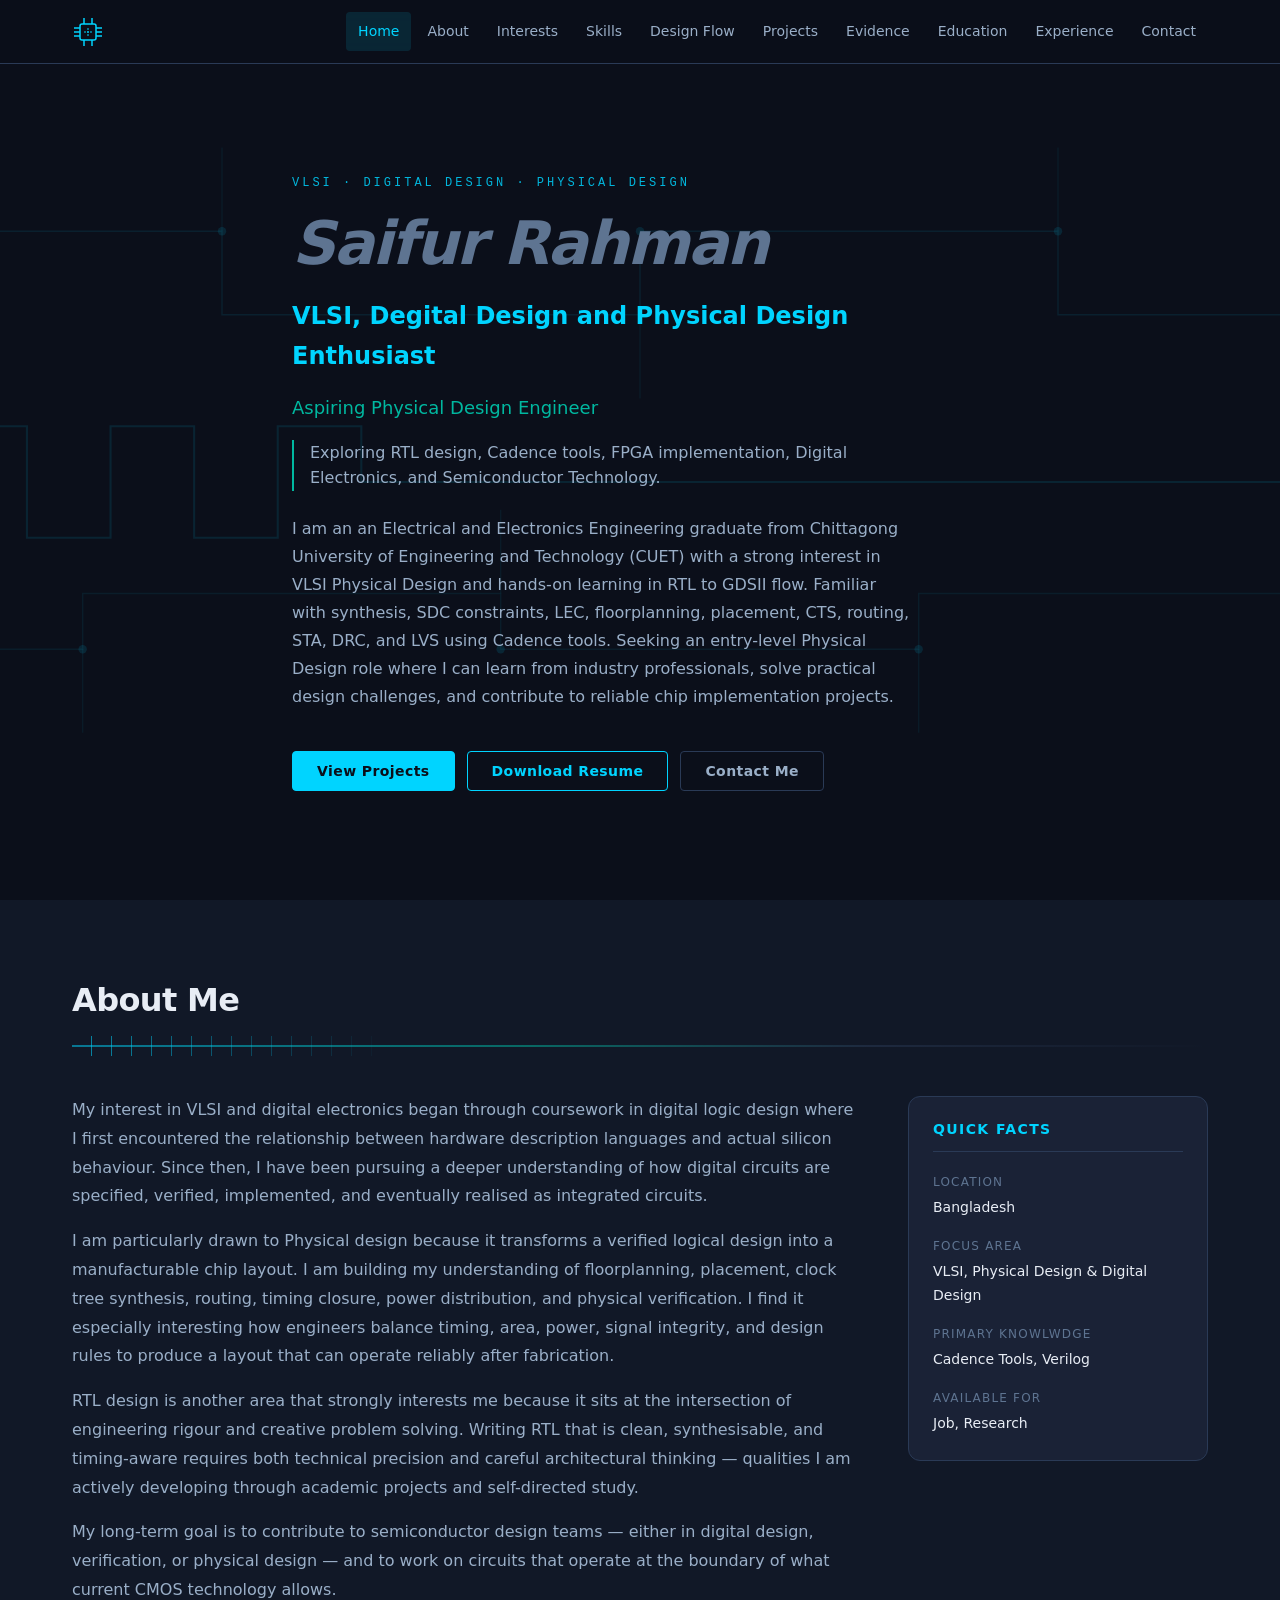
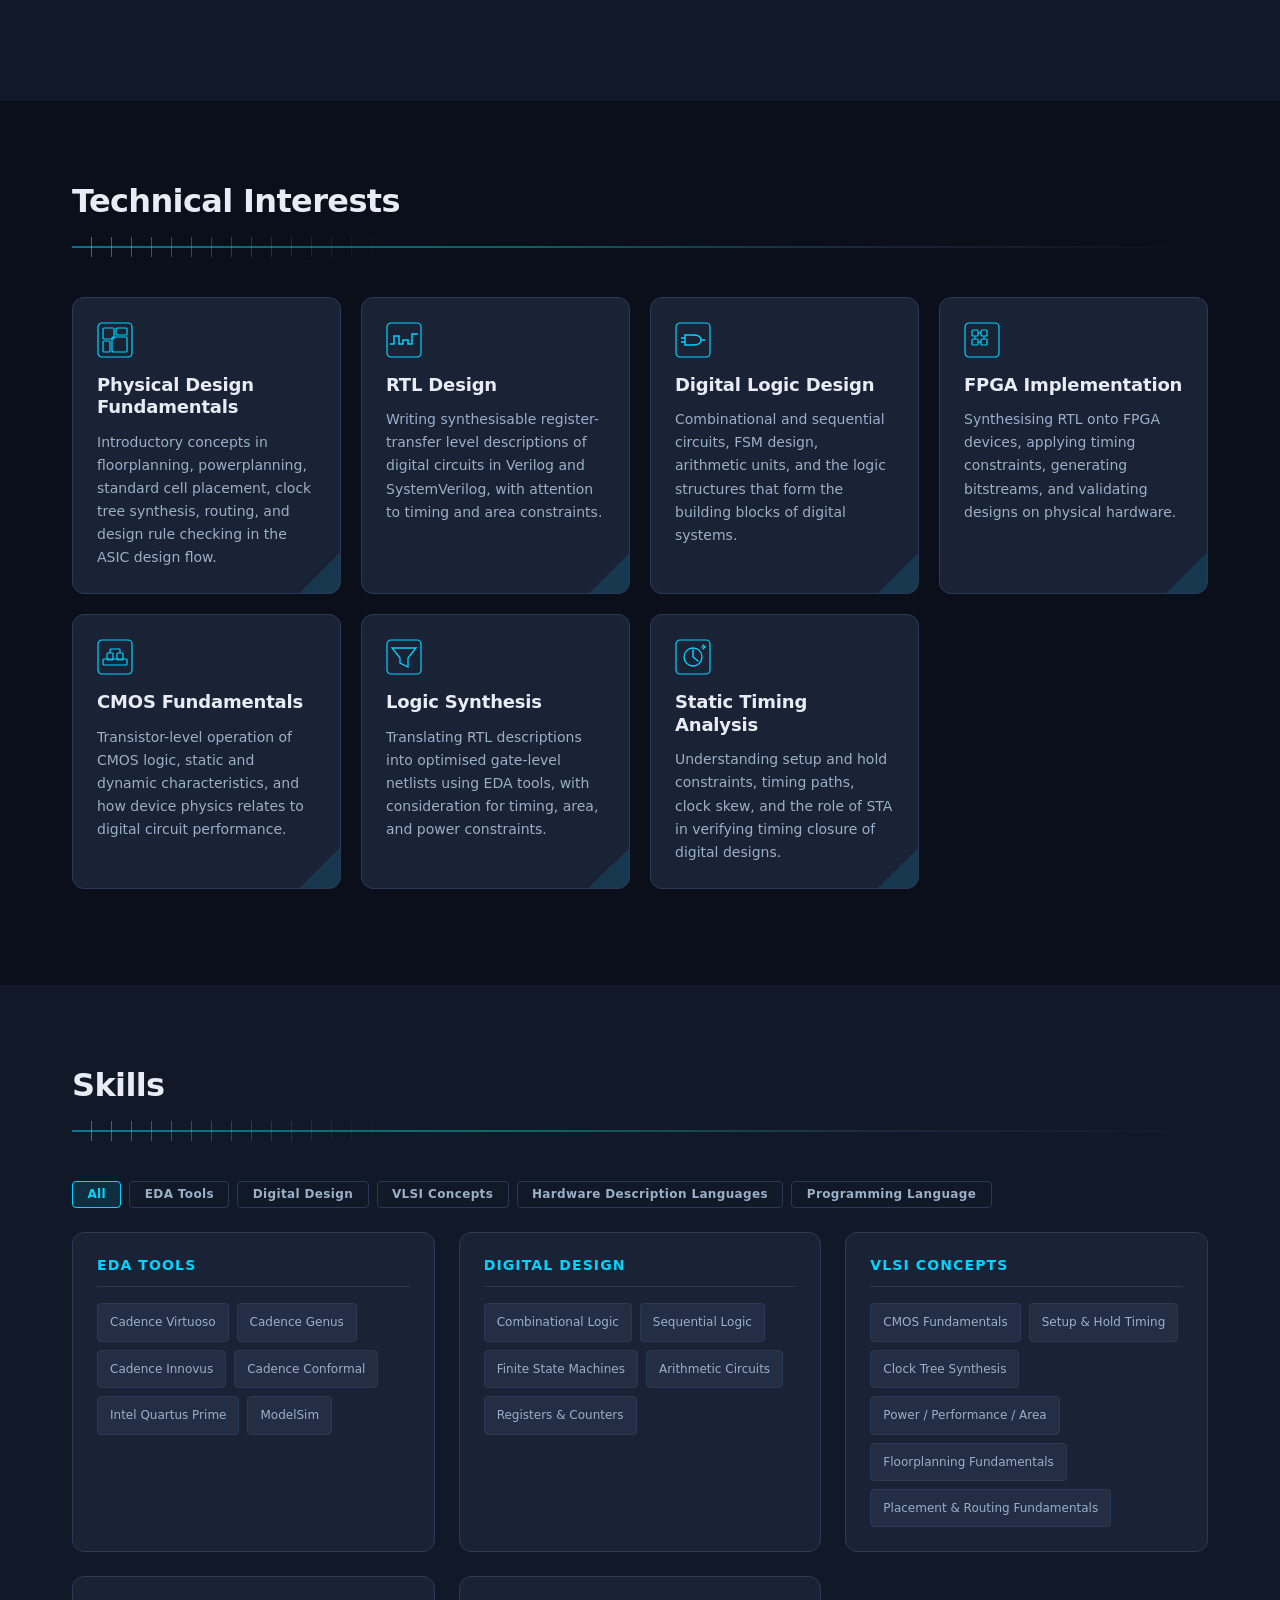
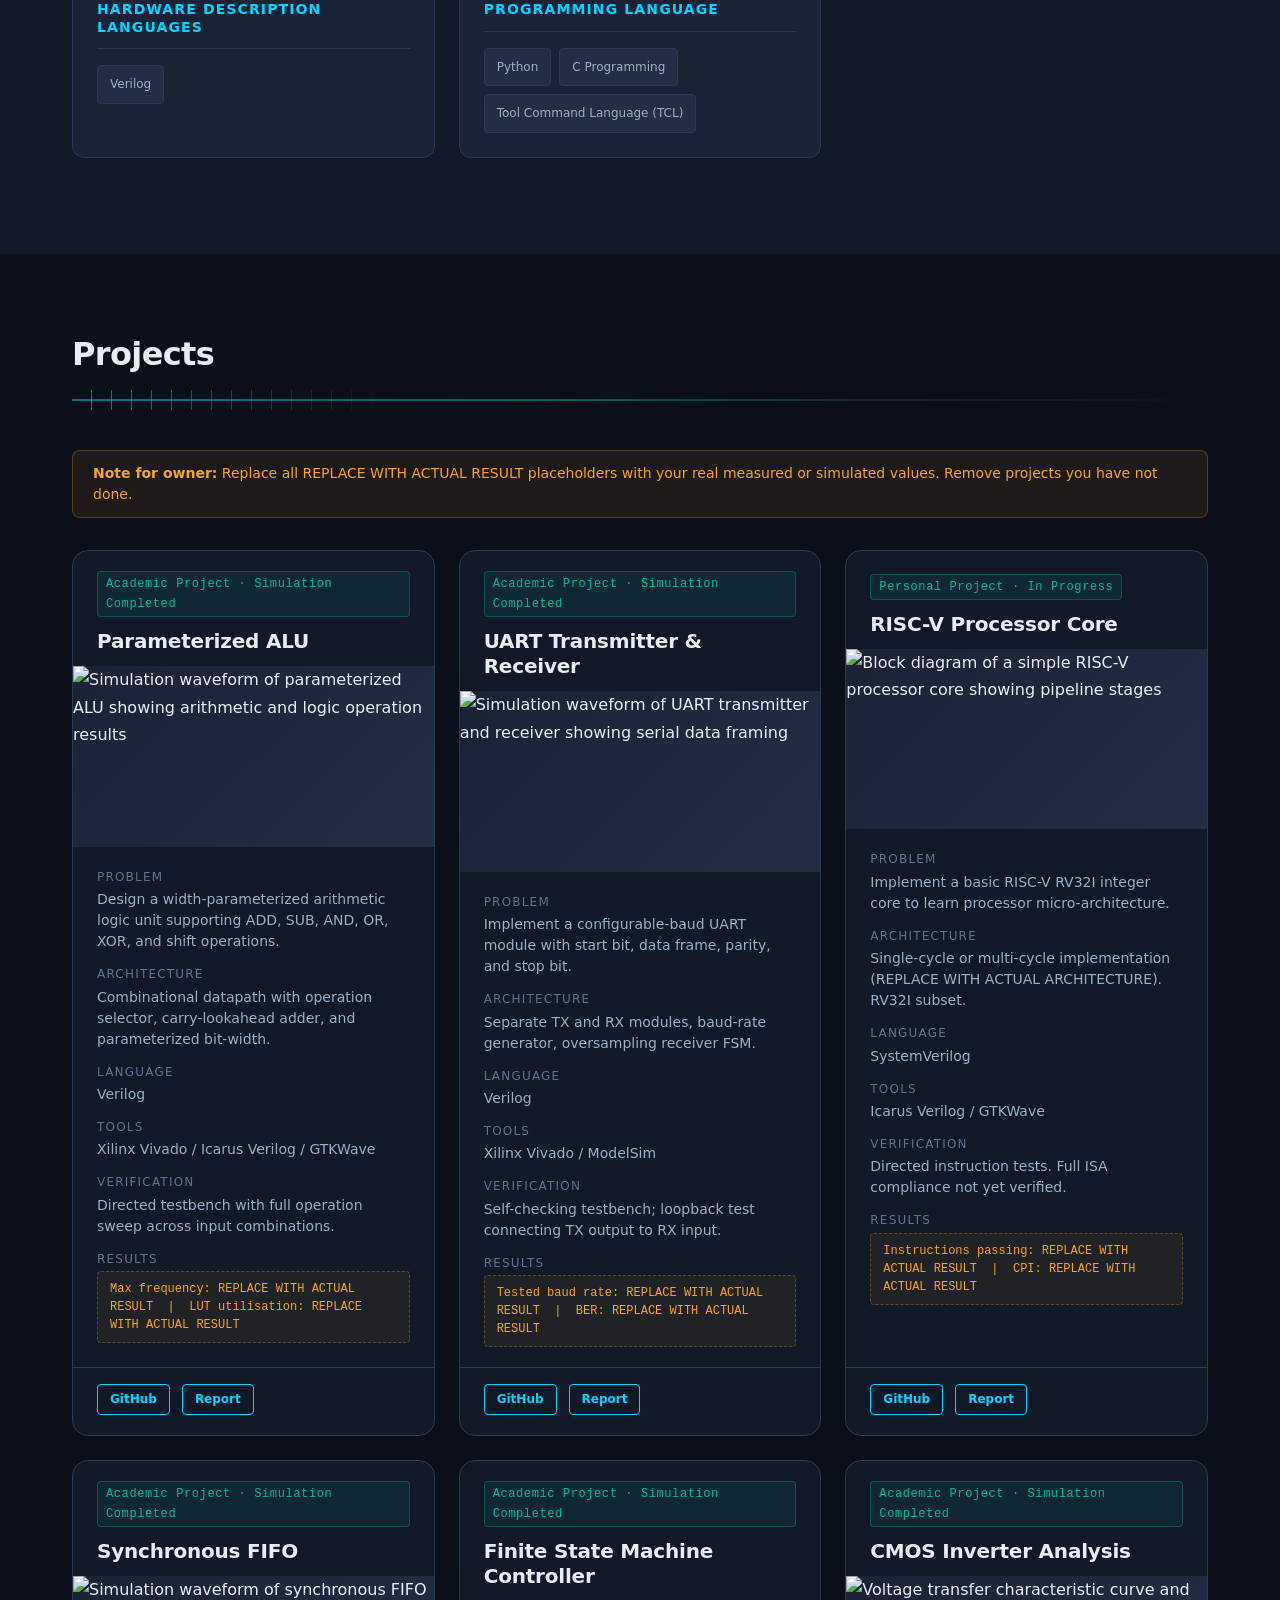
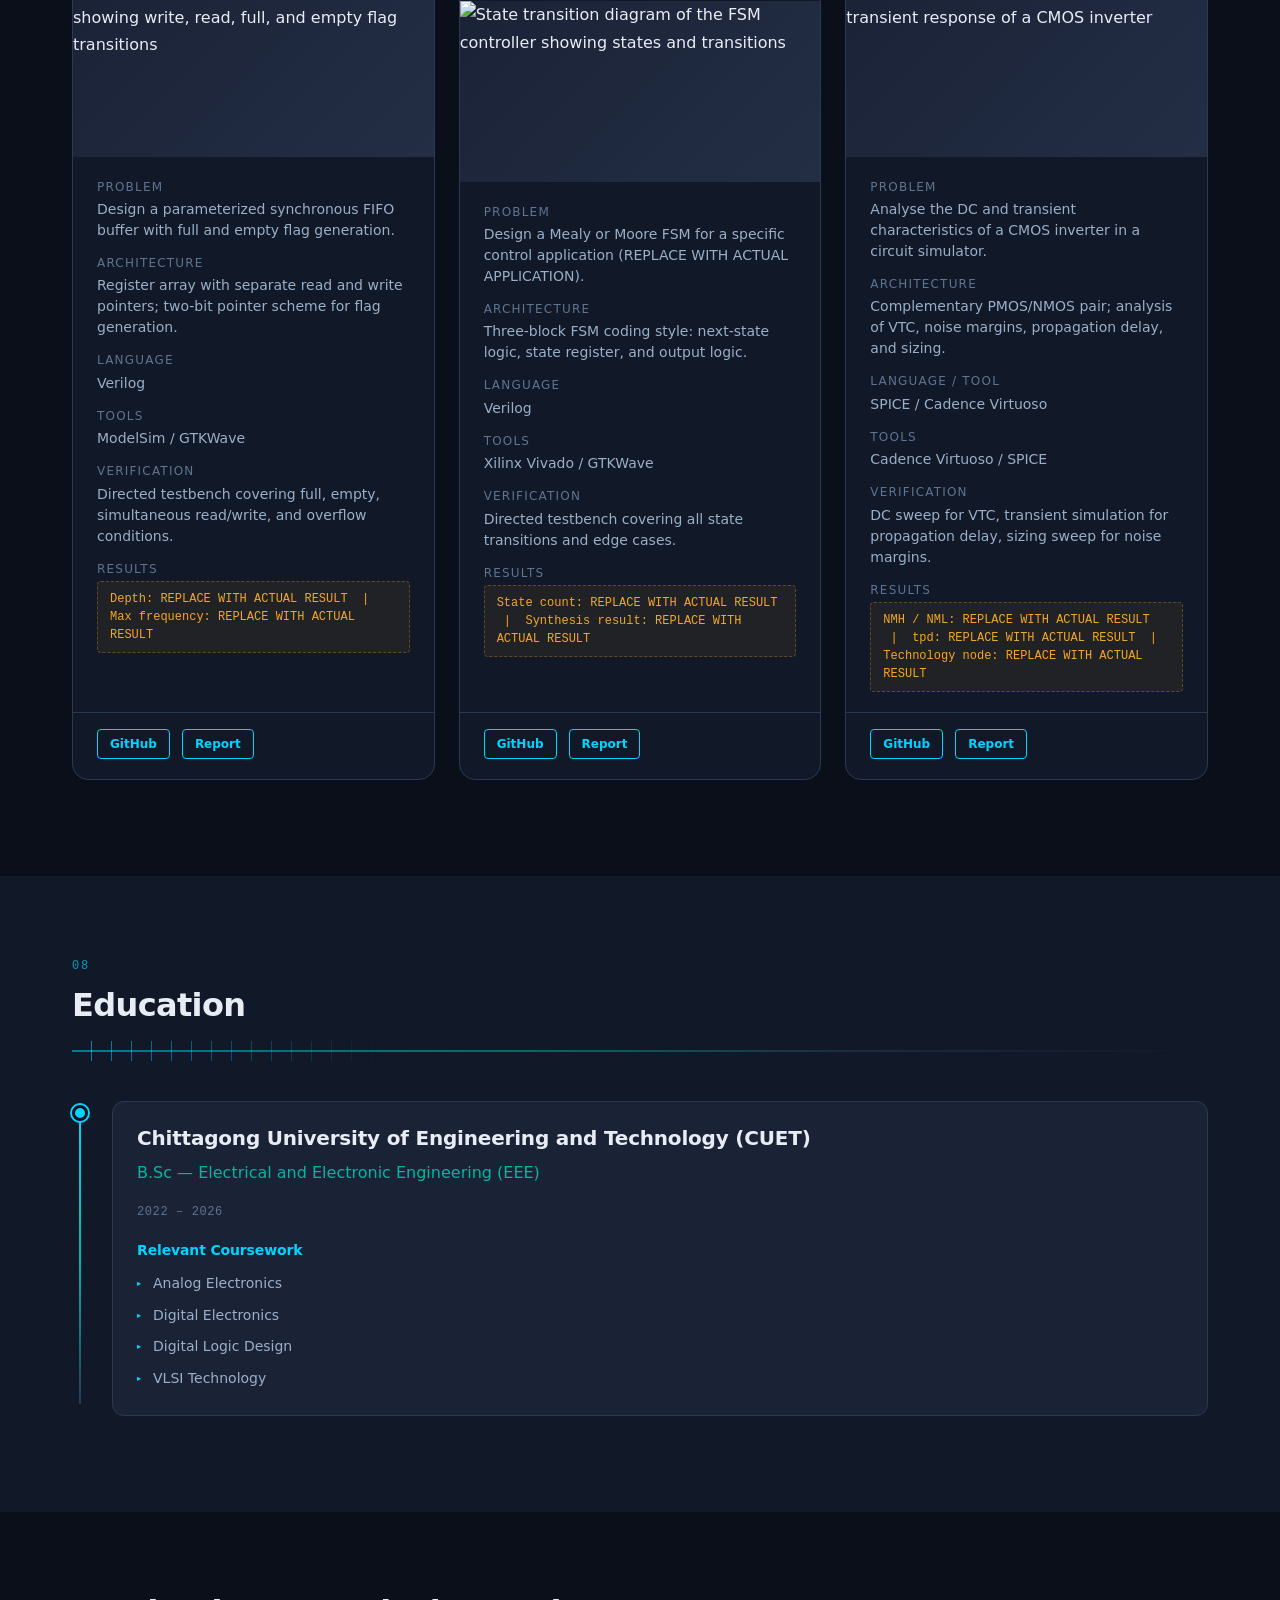
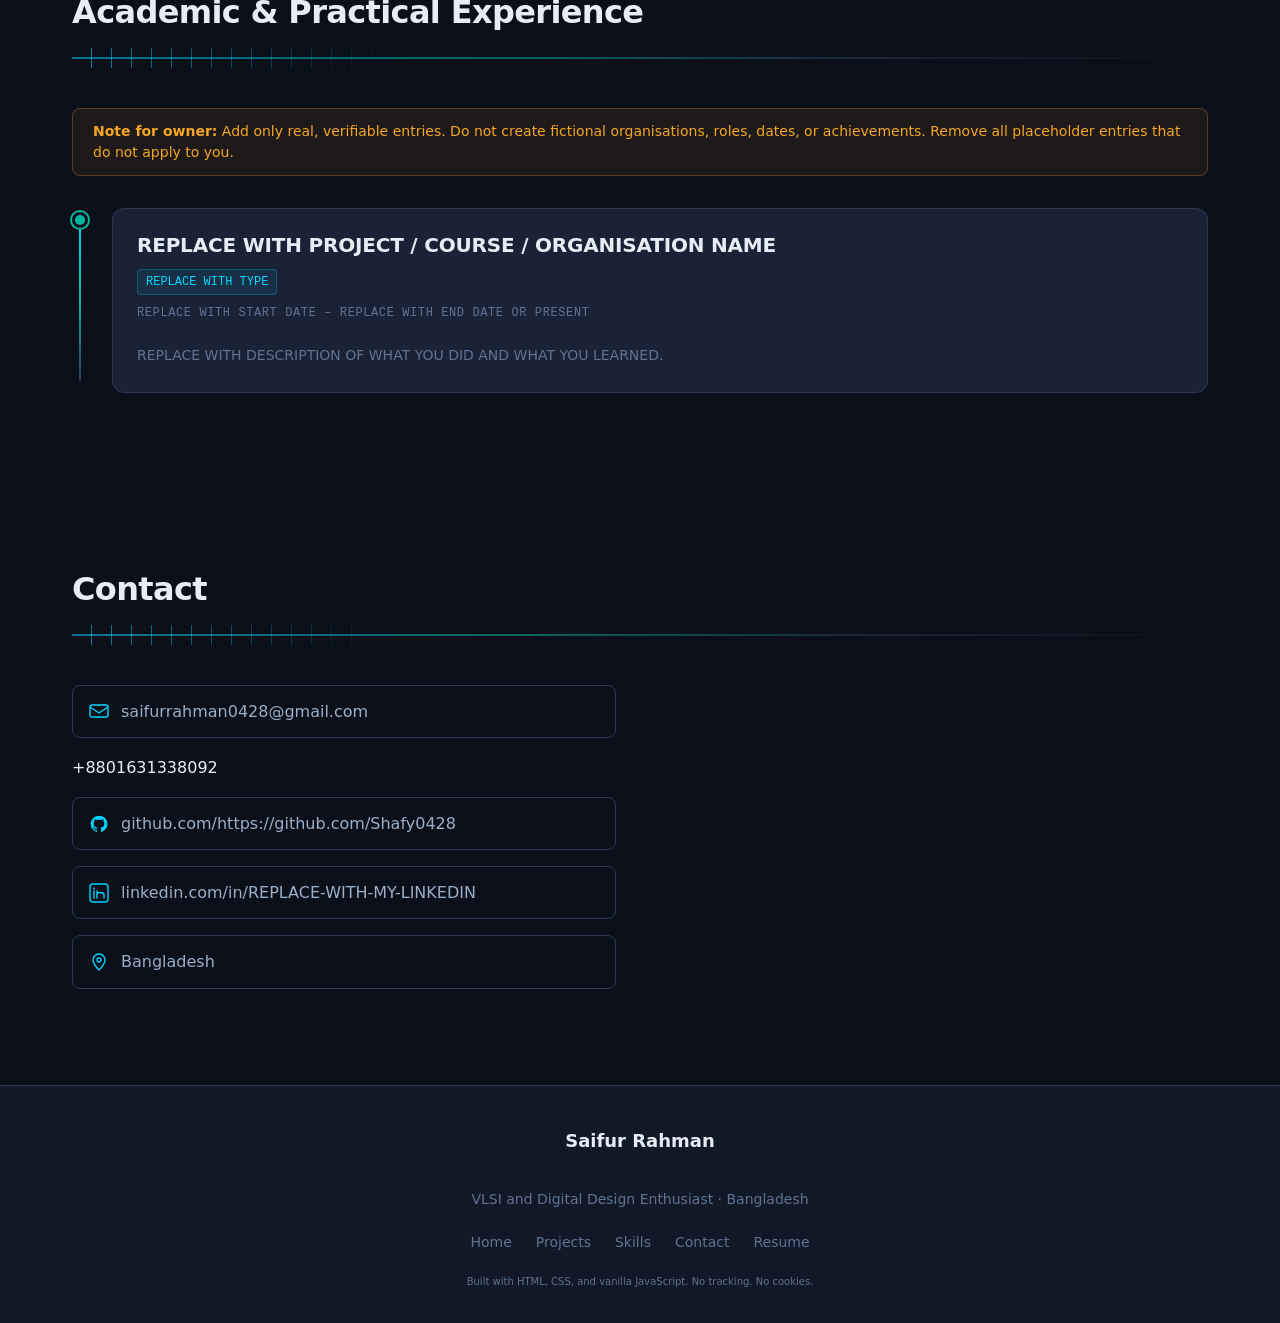
==== commit a3df92e8: "section cut" ====
--- a/index.html
+++ b/index.html
@@ -144,7 +144,7 @@
         <!-- Single H1 for the entire page -->
         <h1 id="hero-heading" class="hero-name">
           <!-- Saifur Rahman -->
-          <span class="name-placeholder">[ Saifur Rahman ]</span>
+          <span class="name-placeholder"> Saifur Rahman </span>
         </h1>
 
         <p class="hero-title">VLSI, Degital Design and  Physical Design Enthusiast</p>
@@ -181,7 +181,7 @@
     <section id="about" class="section section--about" aria-labelledby="about-heading">
       <div class="container">
 
-        <div class="section-label" aria-hidden="true">02</div>
+        <!-- <div class="section-label" aria-hidden="true">02</div> -->
         <h2 id="about-heading" class="section-title">About Me</h2>
         <div class="title-rule" aria-hidden="true"></div>
 
@@ -255,7 +255,7 @@
     <section id="interests" class="section section--interests" aria-labelledby="interests-heading">
       <div class="container">
 
-        <div class="section-label" aria-hidden="true">03</div>
+       <!--  <div class="section-label" aria-hidden="true">03</div> -->
         <h2 id="interests-heading" class="section-title">Technical Interests</h2>
         <div class="title-rule" aria-hidden="true"></div>
 
@@ -411,7 +411,7 @@
     <section id="skills" class="section section--skills" aria-labelledby="skills-heading">
       <div class="container">
 
-        <div class="section-label" aria-hidden="true">04</div>
+        <!-- <div class="section-label" aria-hidden="true">04</div> -->
         <h2 id="skills-heading" class="section-title">Skills</h2>
         <div class="title-rule" aria-hidden="true"></div>
 
@@ -420,18 +420,35 @@
           Do not add experience levels or percentages unless you can substantiate them.
         </p>
  -->
+        
         <div class="skills-grid">
 
-          <!-- HDL -->
+         <!-- EDA Tools -->
           <div class="skill-category">
-            <h3 class="skill-category__title">Hardware Description Languages</h3>
-            <ul class="skill-list" role="list">
-              <li class="skill-tag">Verilog</li>
-             <!--  <li class="skill-tag">SystemVerilog</li> -->
-              <!-- REVIEW: Keep VHDL only if you have used it -->
-              <li class="skill-tag skill-tag--optional">VHDL <span class="optional-label">(optional)</span></li>
+            <h3 class="skill-category__title">EDA Tools</h3>
+            <p class="skill-category__note">
+              <!-- REVIEW: Delete every tool below that you have NOT used. -->
+            </p>
+            <ul class="skill-list skill-list--tools" role="list">
+              <!-- REVIEW: Delete tools you have NOT personally used -->
+             <!--  <li class="skill-tag"">Xilinx Vivado</li> -->
+           <!--    <li class="skill-tag"">QuestaSim</li>
+              <li class="skill-tag"">Icarus Verilog</li>
+              <li class="skill-tag"">GTKWave</li> -->
+              <li class="skill-tag">Cadence Virtuoso</li>
+              <li class="skill-tag">Cadence Genus</li>
+              <li class="skill-tag">Cadence Innovus</li>
+              <li class="skill-tag">Cadence Conformal</li>
+              <li class="skill-tag">Intel Quartus Prime</li>
+              <li class="skill-tag">ModelSim</li>
+           <!--    <li class="skill-tag"">Synopsys PrimeTime</li>
+              <li class="skill-tag"">OpenLane</li>
+              <li class="skill-tag"">OpenROAD</li>
+              <li class="skill-tag"">Magic VLSI</li> -->
             </ul>
           </div>
+
+          
 
           <!-- Digital Design -->
           <div class="skill-category">
@@ -479,35 +496,21 @@
             <ul class="skill-list" role="list">
               <li class="skill-tag">CMOS Fundamentals</li>
               <li class="skill-tag">Setup &amp; Hold Timing</li>
-              <li class="skill-tag">Clock Skew</li>
+              <li class="skill-tag">Clock Tree Synthesis</li>
               <li class="skill-tag">Power / Performance / Area</li>
               <li class="skill-tag">Floorplanning Fundamentals</li>
               <li class="skill-tag">Placement &amp; Routing Fundamentals</li>
             </ul>
           </div>
 
-          <!-- EDA Tools -->
-          <div class="skill-category skill-category--full">
-            <h3 class="skill-category__title">EDA Tools</h3>
-            <p class="skill-category__note">
-              <!-- REVIEW: Delete every tool below that you have NOT used. -->
-            </p>
-            <ul class="skill-list skill-list--tools" role="list">
-              <!-- REVIEW: Delete tools you have NOT personally used -->
-             <!--  <li class="skill-tag skill-tag--tool">Xilinx Vivado</li> -->
-           <!--    <li class="skill-tag skill-tag--tool">QuestaSim</li>
-              <li class="skill-tag skill-tag--tool">Icarus Verilog</li>
-              <li class="skill-tag skill-tag--tool">GTKWave</li> -->
-              <li class="skill-tag skill-tag--tool">Cadence Virtuoso</li>
-              <li class="skill-tag skill-tag--tool">Cadence Genus</li>
-              <li class="skill-tag skill-tag--tool">Cadence Innovus</li>
-              <li class="skill-tag skill-tag--tool">Cadence Conformal</li>
-              <li class="skill-tag skill-tag--tool">Intel Quartus Prime</li>
-              <li class="skill-tag skill-tag--tool">ModelSim</li>
-           <!--    <li class="skill-tag skill-tag--tool">Synopsys PrimeTime</li>
-              <li class="skill-tag skill-tag--tool">OpenLane</li>
-              <li class="skill-tag skill-tag--tool">OpenROAD</li>
-              <li class="skill-tag skill-tag--tool">Magic VLSI</li> -->
+         <!-- HDL -->
+          <div class="skill-category">
+            <h3 class="skill-category__title">Hardware Description Languages</h3>
+            <ul class="skill-list" role="list">
+              <li class="skill-tag">Verilog</li>
+             <!--  <li class="skill-tag">SystemVerilog</li> -->
+              <!-- REVIEW: Keep VHDL only if you have used it -->
+              <!-- <li class="skill-tag skill-tag--optional">VHDL <span class="optional-label">(optional)</span></li> -->
             </ul>
           </div>
 
@@ -528,7 +531,7 @@
     <!-- ===========================================================
          SECTION 5 · VLSI DESIGN FLOW
     =========================================================== -->
-    <section id="design-flow" class="section section--flow" aria-labelledby="flow-heading">
+   <!--  <section id="design-flow" class="section section--flow" aria-labelledby="flow-heading">
       <div class="container">
 
         <div class="section-label" aria-hidden="true">05</div>
@@ -636,7 +639,7 @@
         </ol>
 
       </div>
-    </section>
+    </section> -->
 
     <!-- ===========================================================
          SECTION 6 · PROJECTS
@@ -644,7 +647,7 @@
     <section id="projects" class="section section--projects" aria-labelledby="projects-heading">
       <div class="container">
 
-        <div class="section-label" aria-hidden="true">06</div>
+       <!--  <div class="section-label" aria-hidden="true">06</div> -->
         <h2 id="projects-heading" class="section-title">Projects</h2>
         <div class="title-rule" aria-hidden="true"></div>
 
@@ -957,7 +960,7 @@
     <!-- ===========================================================
          SECTION 7 · TECHNICAL EVIDENCE
     =========================================================== -->
-    <section id="evidence" class="section section--evidence" aria-labelledby="evidence-heading">
+    <!-- <section id="evidence" class="section section--evidence" aria-labelledby="evidence-heading">
       <div class="container">
 
         <div class="section-label" aria-hidden="true">07</div>
@@ -983,8 +986,8 @@
                   loading="lazy"
                   class="evidence-img"
                 />
-                <p class="evidence-caption"><!-- REPLACE WITH CAPTION --></p>
-              </li>
+                <p class="evidence-caption"> --><!-- REPLACE WITH CAPTION --></p>
+              <!-- </li>
             </ul>
           </div>
 
@@ -999,7 +1002,7 @@
                   loading="lazy"
                   class="evidence-img"
                 />
-                <p class="evidence-caption"><!-- REPLACE WITH CAPTION --></p>
+                <p class="evidence-caption"> --><!-- REPLACE WITH CAPTION --><!-- </p>
               </li>
             </ul>
           </div>
@@ -1015,7 +1018,7 @@
                   loading="lazy"
                   class="evidence-img"
                 />
-                <p class="evidence-caption"><!-- REPLACE WITH CAPTION --></p>
+                <p class="evidence-caption"> --><!-- REPLACE WITH CAPTION --><!-- </p>
               </li>
             </ul>
           </div>
@@ -1031,7 +1034,7 @@
                   loading="lazy"
                   class="evidence-img"
                 />
-                <p class="evidence-caption"><!-- REPLACE WITH CAPTION --></p>
+                <p class="evidence-caption"> --><!-- REPLACE WITH CAPTION --><!-- </p>
               </li>
             </ul>
           </div>
@@ -1047,7 +1050,7 @@
                   loading="lazy"
                   class="evidence-img"
                 />
-                <p class="evidence-caption"><!-- REPLACE WITH CAPTION --></p>
+                <p class="evidence-caption"> --><!-- REPLACE WITH CAPTION --><!-- </p>
               </li>
             </ul>
           </div>
@@ -1063,7 +1066,7 @@
                   loading="lazy"
                   class="evidence-img"
                 />
-                <p class="evidence-caption"><!-- REPLACE WITH CAPTION --></p>
+                <p class="evidence-caption"> --><!-- REPLACE WITH CAPTION --><!-- </p>
               </li>
             </ul>
           </div>
@@ -1071,7 +1074,7 @@
         </div>
       </div>
     </section>
-
+ -->
     <!-- ===========================================================
          SECTION 8 · EDUCATION
     =========================================================== -->
@@ -1095,26 +1098,27 @@
                 <p class="timeline-subtitle">B.Sc &mdash; Electrical and Electronic Engineering (EEE)</p>
                 <!-- REVIEW: Replace with your actual start year and expected graduation -->
                 <p class="timeline-period">
-                  <time datetime="2022">REPLACE WITH START YEAR</time>
+                  <time datetime="YYYY">2022</time>
                   &ndash;
-                  <time datetime="2026">Expected: REPLACE WITH GRADUATION YEAR</time>
+                  <time datetime="YYYY">2026</time>
                 </p>
               </header>
               <section class="timeline-details">
                 <h4>Relevant Coursework</h4>
                 <!-- REVIEW: List only courses you have taken or are taking -->
                 <ul class="course-list">
-                  <li>REPLACE WITH COURSE NAME (e.g. Digital Logic Design)</li>
-                  <li>REPLACE WITH COURSE NAME</li>
-                  <li>REPLACE WITH COURSE NAME</li>
-                  <li>REPLACE WITH COURSE NAME</li>
-                  <li>REPLACE WITH COURSE NAME</li>
+                
+                  <li>Analog Electronics</li>
+                  <li>Digital Electronics</li>
+                  <li>Digital Logic Design</li>
+                  <li>VLSI Technology</li>
+              
                 </ul>
                 <!-- REVIEW: Add thesis / capstone only if applicable -->
-                <div class="thesis-block">
+                <!-- <div class="thesis-block">
                   <h4>Thesis / Capstone <span class="optional-label">(if applicable)</span></h4>
                   <p>REPLACE WITH THESIS TITLE OR REMOVE THIS SECTION</p>
-                </div>
+                </div> -->
               </section>
             </div>
           </article>
@@ -1130,7 +1134,7 @@
     <section id="experience" class="section section--experience" aria-labelledby="experience-heading">
       <div class="container">
 
-        <div class="section-label" aria-hidden="true">09</div>
+        <!-- <div class="section-label" aria-hidden="true"></div> -->
         <h2 id="experience-heading" class="section-title">Academic &amp; Practical Experience</h2>
         <div class="title-rule" aria-hidden="true"></div>
 
@@ -1180,7 +1184,7 @@
     <section id="contact" class="section section--contact" aria-labelledby="contact-heading">
       <div class="container">
 
-        <div class="section-label" aria-hidden="true">10</div>
+        <!-- <div class="section-label" aria-hidden="true"></div> -->
         <h2 id="contact-heading" class="section-title">Contact</h2>
         <div class="title-rule" aria-hidden="true"></div>
 
@@ -1188,12 +1192,12 @@
 
           <!-- Direct contact methods -->
           <div class="contact-direct">
-            <h3 class="contact-sub-title">Get In Touch</h3>
-            <p class="contact-intro">
+           <!--  <h3 class="contact-sub-title">Get In Touch</h3> -->
+            <!-- <p class="contact-intro">
               I welcome enquiries from professors, research supervisors, semiconductor
               companies, and anyone interested in digital design or VLSI. The best way
               to reach me is by email.
-            </p>
+            </p> -->
 
             <ul class="contact-links" role="list">
 
@@ -1214,6 +1218,8 @@
                   saifurrahman0428@gmail.com
                 </a>
               </li>
+
+                +8801631338092
 
               <li class="contact-link-item">
                 <!-- REVIEW: Replace with your actual GitHub profile URL -->
@@ -1264,7 +1270,7 @@
           </div>
 
           <!-- Contact form — layout only, not functional -->
-          <div class="contact-form-wrapper">
+          <!-- <div class="contact-form-wrapper">
 
             <div class="form-status-notice" role="note" aria-label="Form configuration notice">
               <strong>Form not yet configured.</strong>
@@ -1279,11 +1285,11 @@
               id="contact-form"
               aria-label="Contact form — not yet configured"
               novalidate
-            >
+            > -->
               <!-- This form does not submit. A real backend endpoint is required. -->
               <!-- Do not add action="" or a script that POSTs without proper server-side handling. -->
 
-              <div class="form-group">
+              <!-- <div class="form-group">
                 <label for="contact-name" class="form-label">Full Name</label>
                 <input
                   type="text"
@@ -1347,7 +1353,7 @@
           </div>
 
         </div>
-      </div>
+      </div> -->
     </section>
 
   </main>
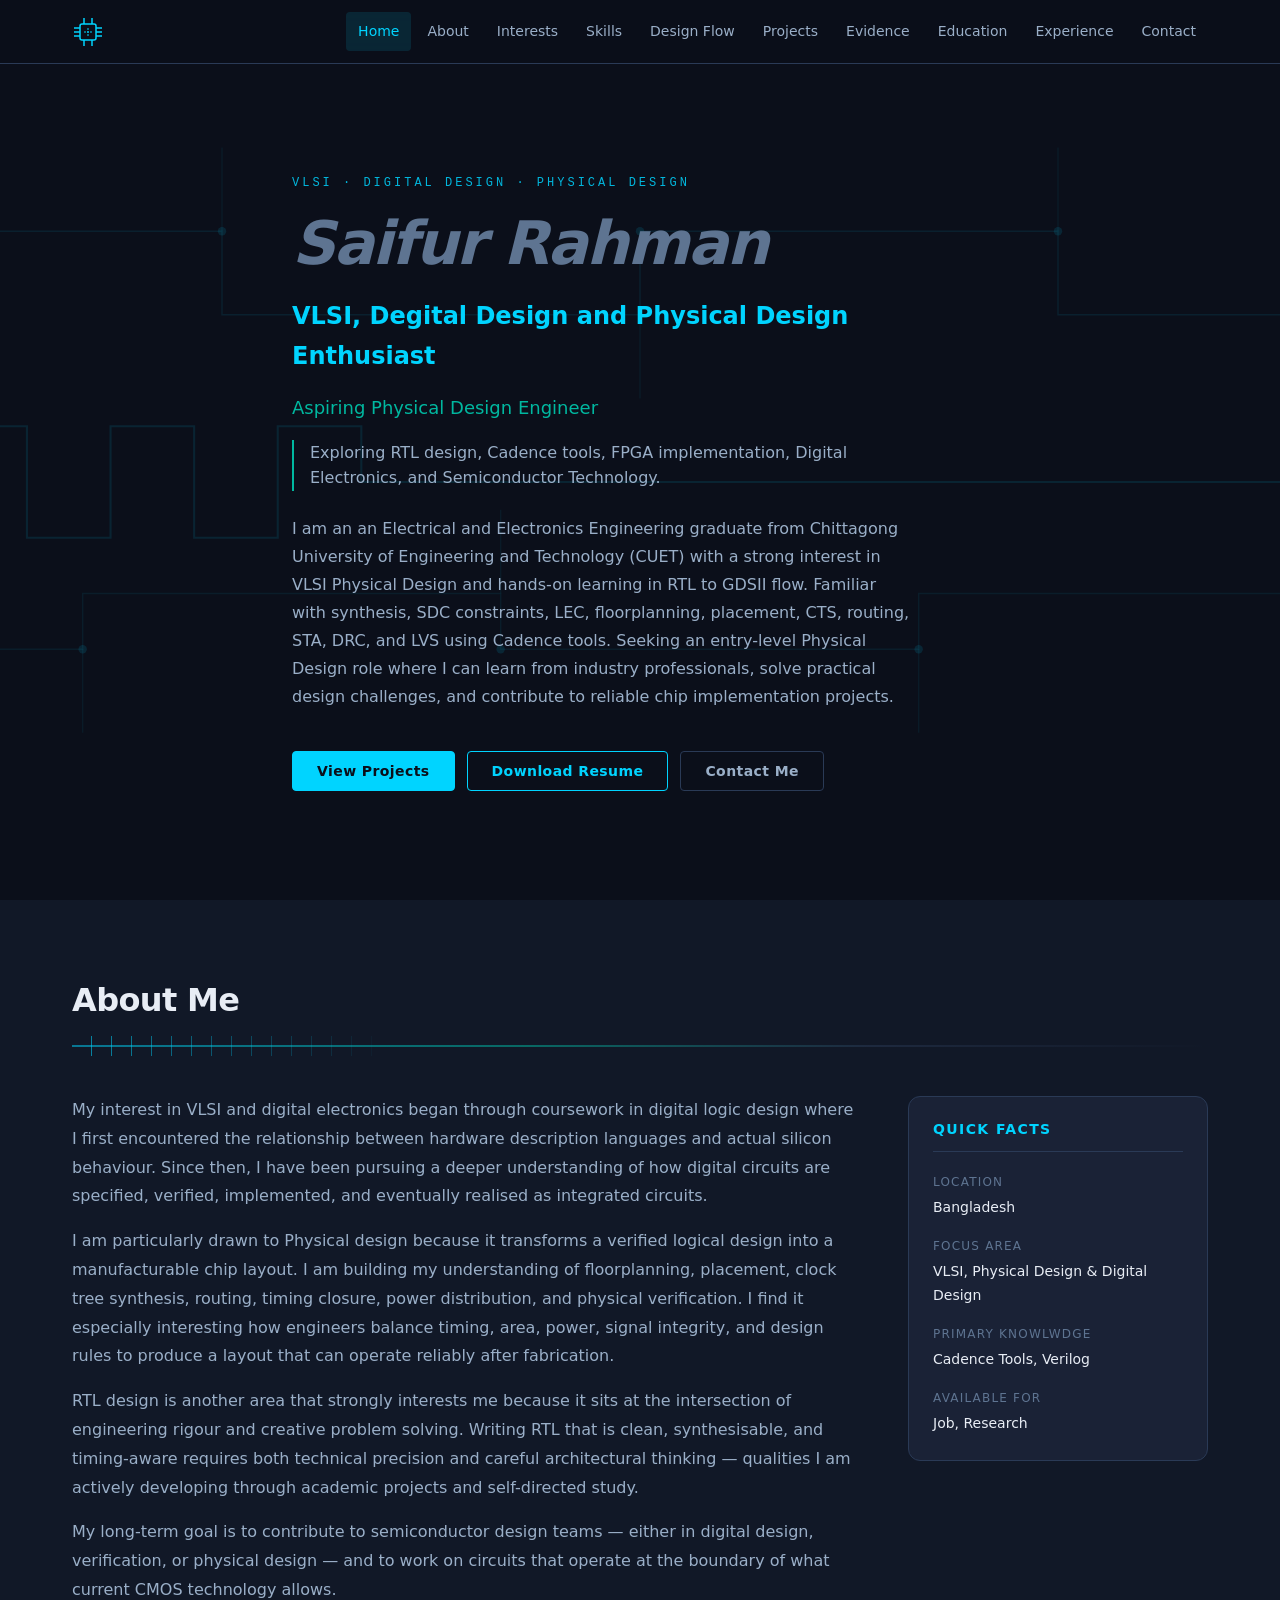
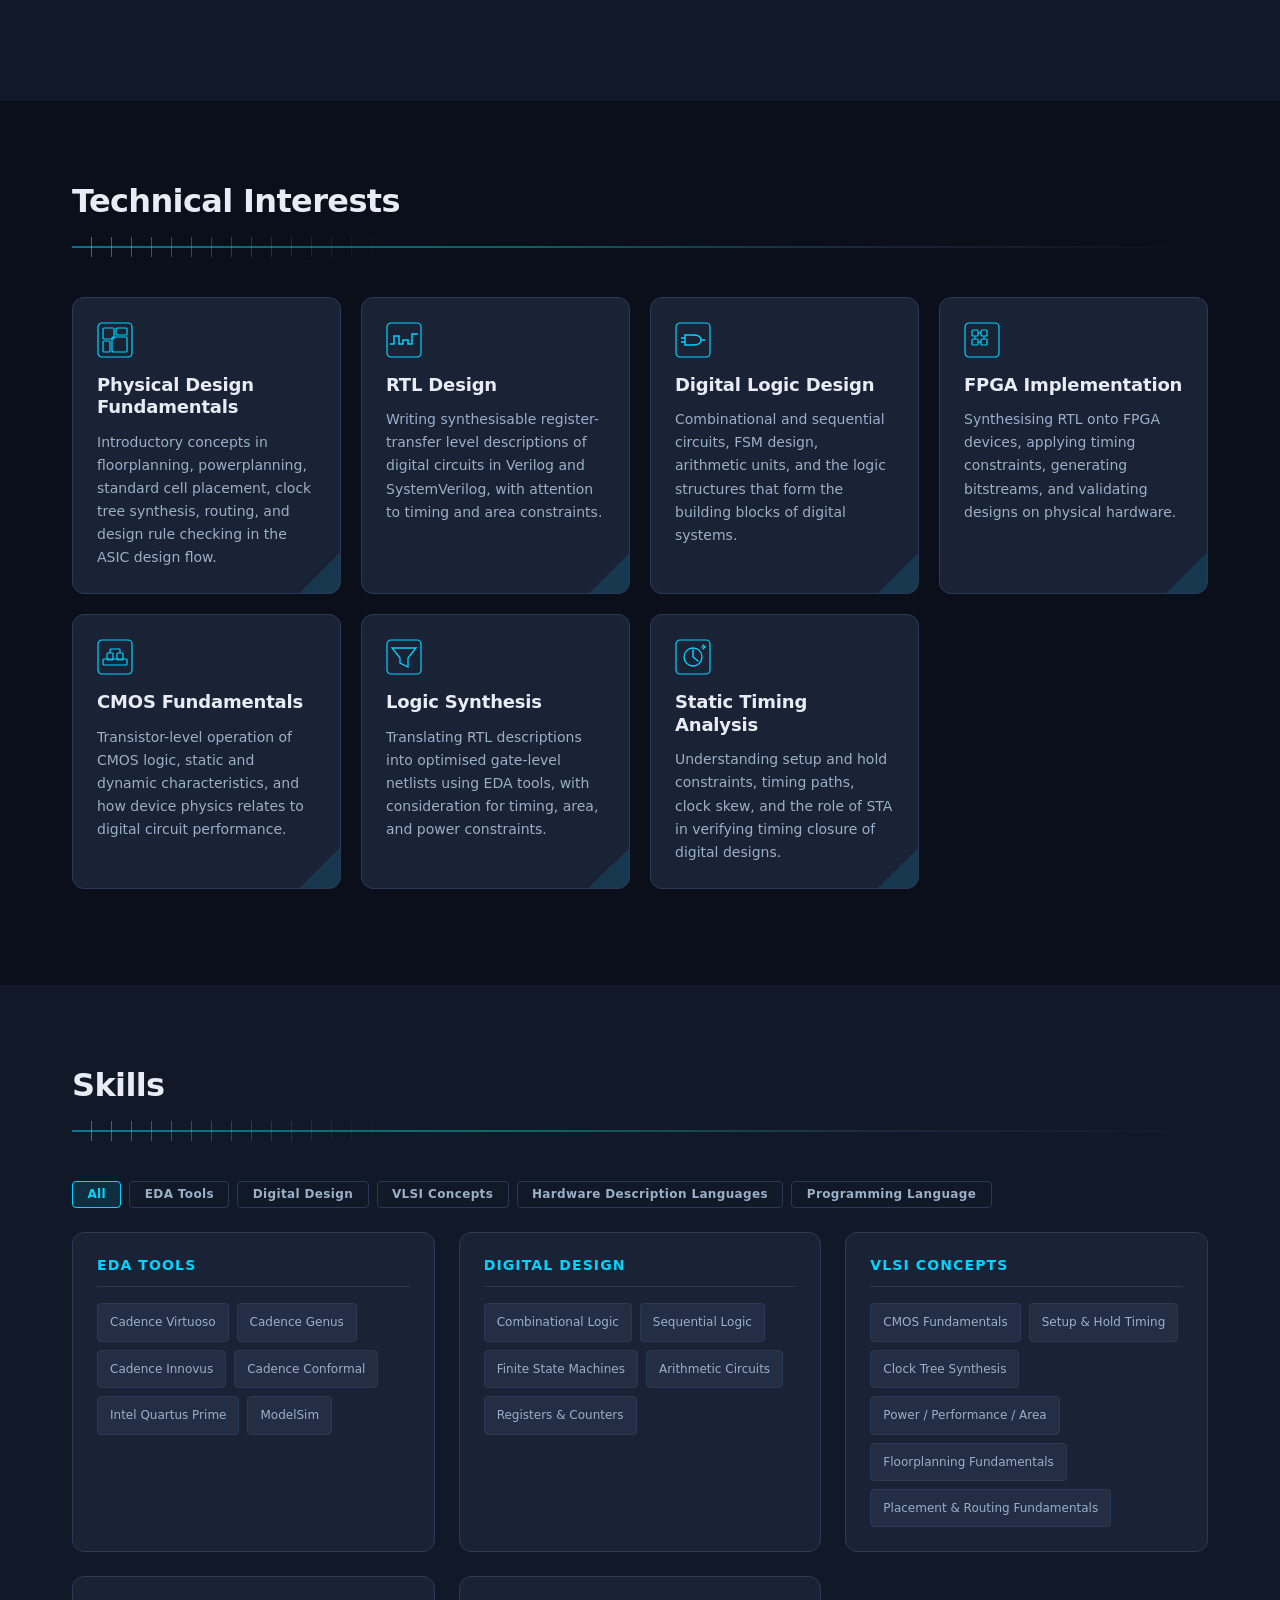
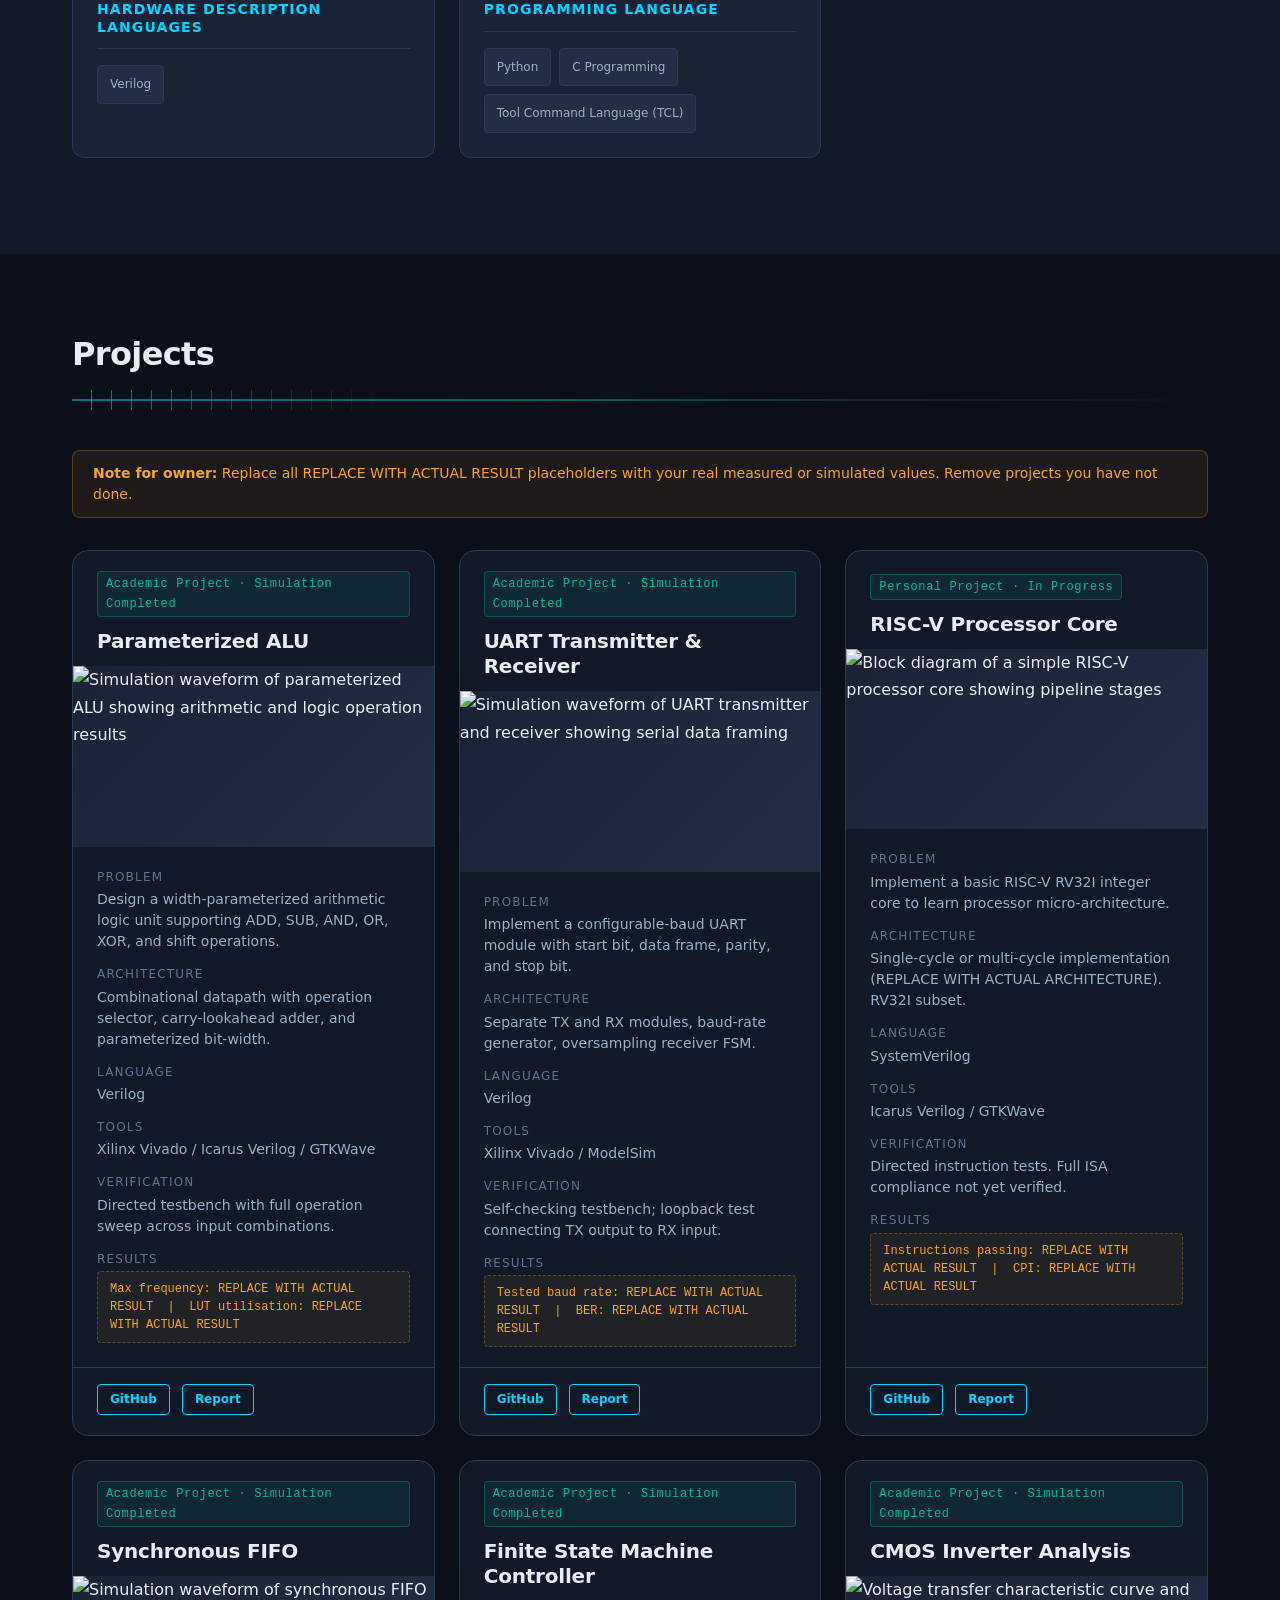
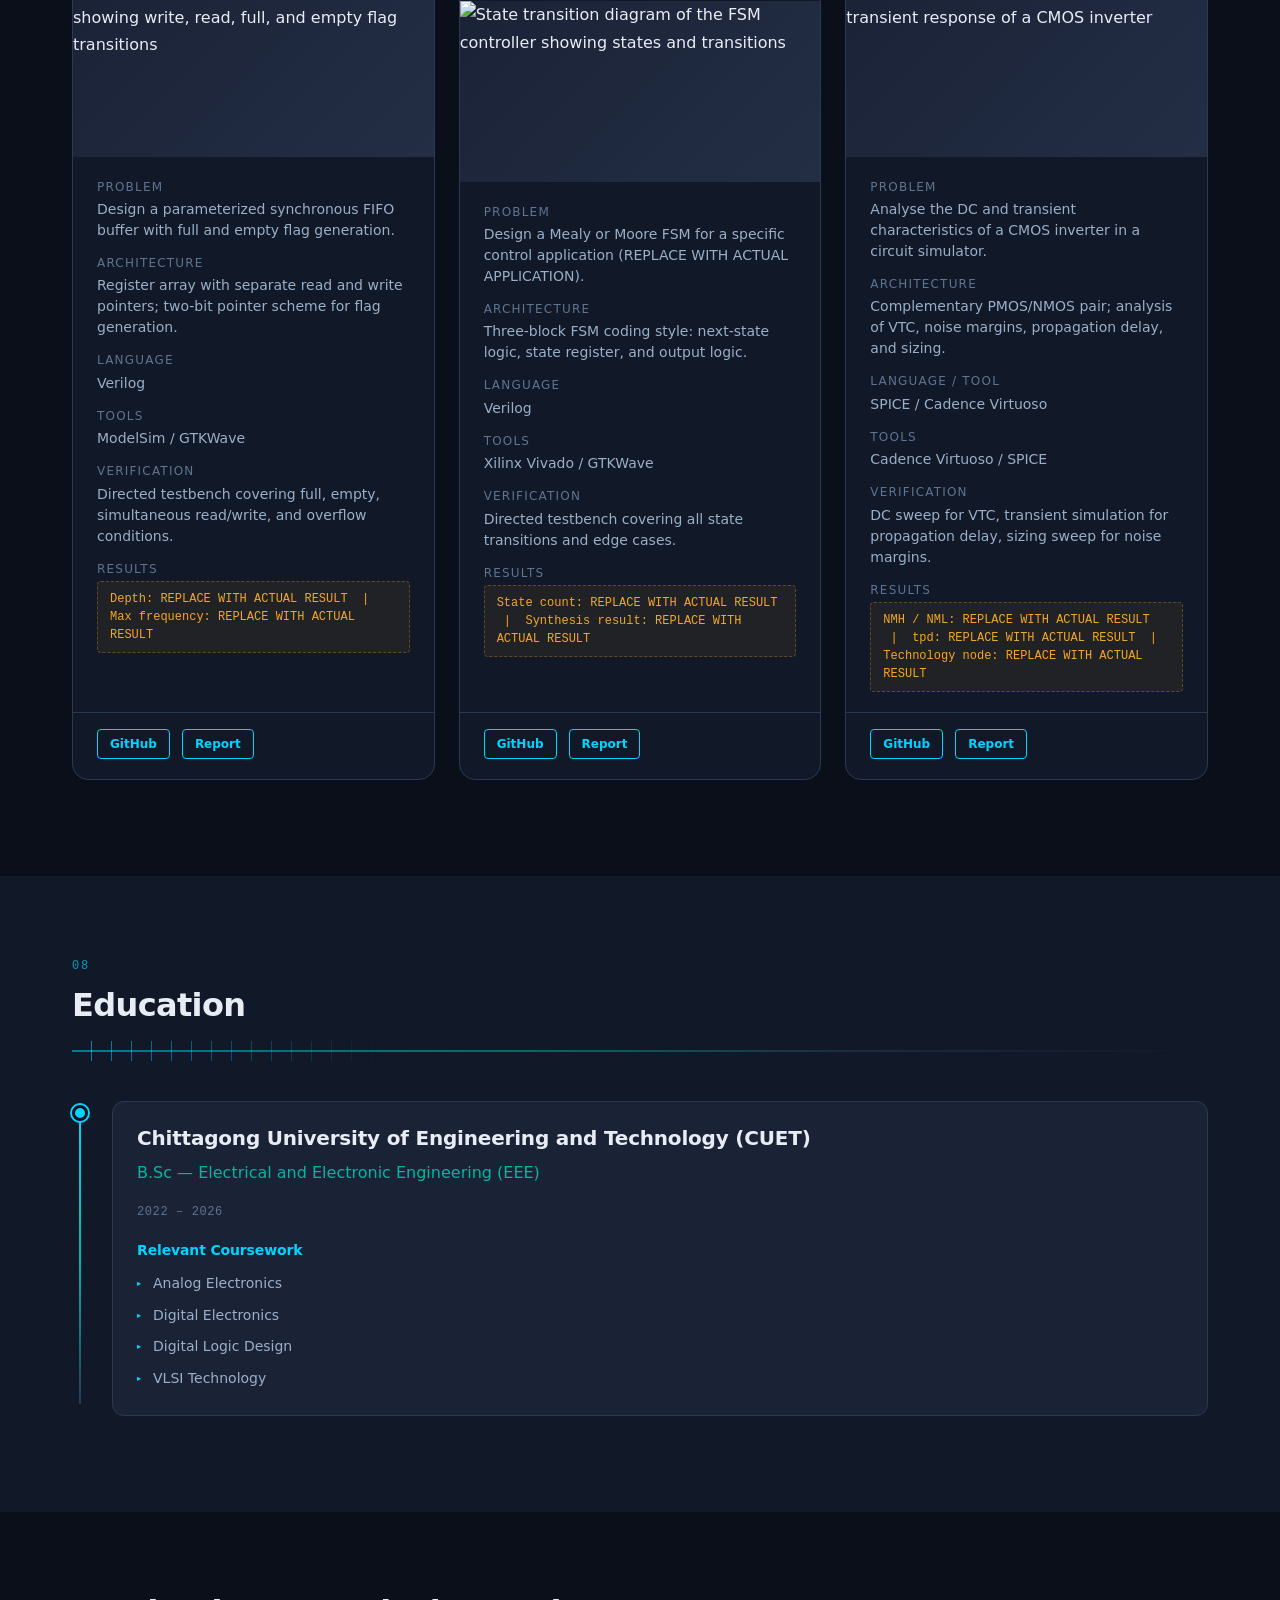
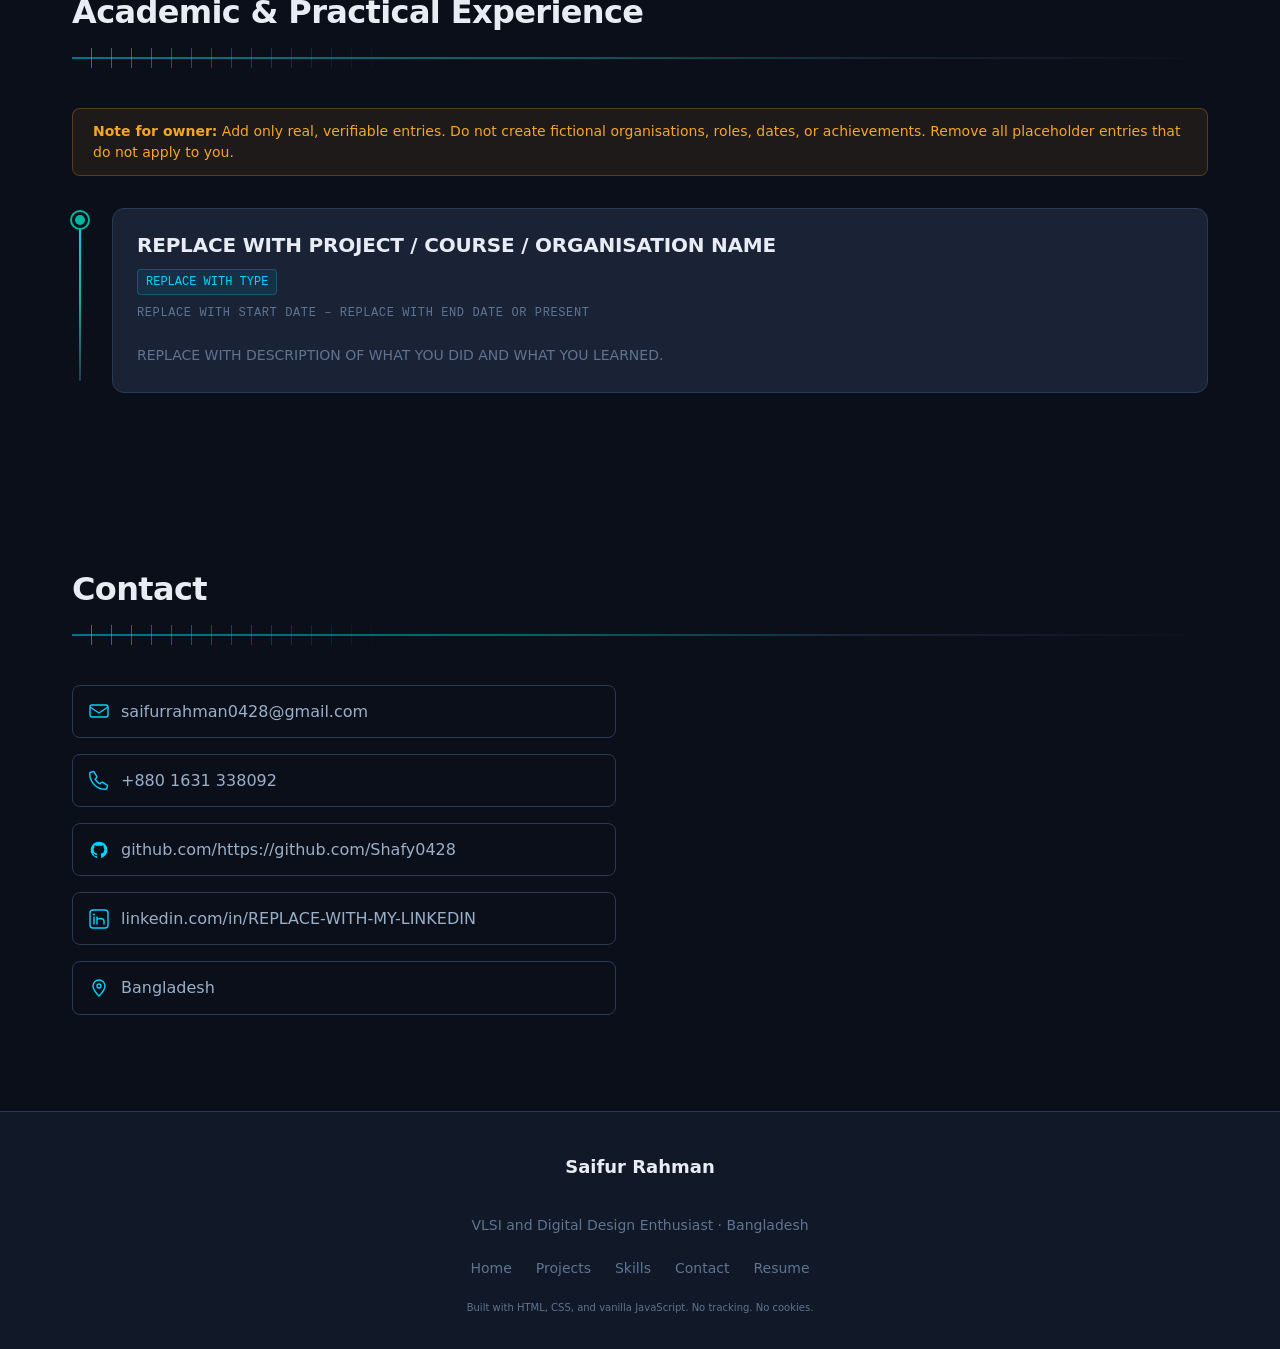
==== commit e87c5fd8: "num fixed" ====
--- a/index.html
+++ b/index.html
@@ -1219,12 +1219,16 @@
                 </a>
               </li>
 
-                +8801631338092
-
+               <li class="contact-link-item"> <a href="tel:+8801631338092" class="contact-link" aria-label="Call Saifur Rahman" > 
+                <svg class="contact-icon" width="20" height="20" viewBox="0 0 20 20" aria-hidden="true" focusable="false" >
+                   <path d="M5.2 2.2l2.5 4.1c.3.5.2 1.1-.2 1.5L6.1 9.2a12.7 12.7 0 0 0 4.7 4.7l1.4-1.4c.4-.4 1-.5 1.5-.2l4.1 2.5c.5.3.7.8.6 1.3l-.6 2.2c-.1.6-.7 1-1.3 1A15.8 15.8 0 0 1 .7 3.5c0-.6.4-1.1 1-1.3l2.2-.6c.5-.1 1 .1 1.3.6z" fill="none" stroke="currentColor" stroke-width="1.4" stroke-linecap="round" stroke-linejoin="round" /> 
+                  </svg>
+                  +880 1631 338092
+                  </a> </li>
               <li class="contact-link-item">
                 <!-- REVIEW: Replace with your actual GitHub profile URL -->
                 <a
-                  href="https://github.com/https://github.com/Shafy0428"
+                  href="https://github.com/Shafy0428"
                   target="_blank"
                   rel="noopener noreferrer"
                   class="contact-link"
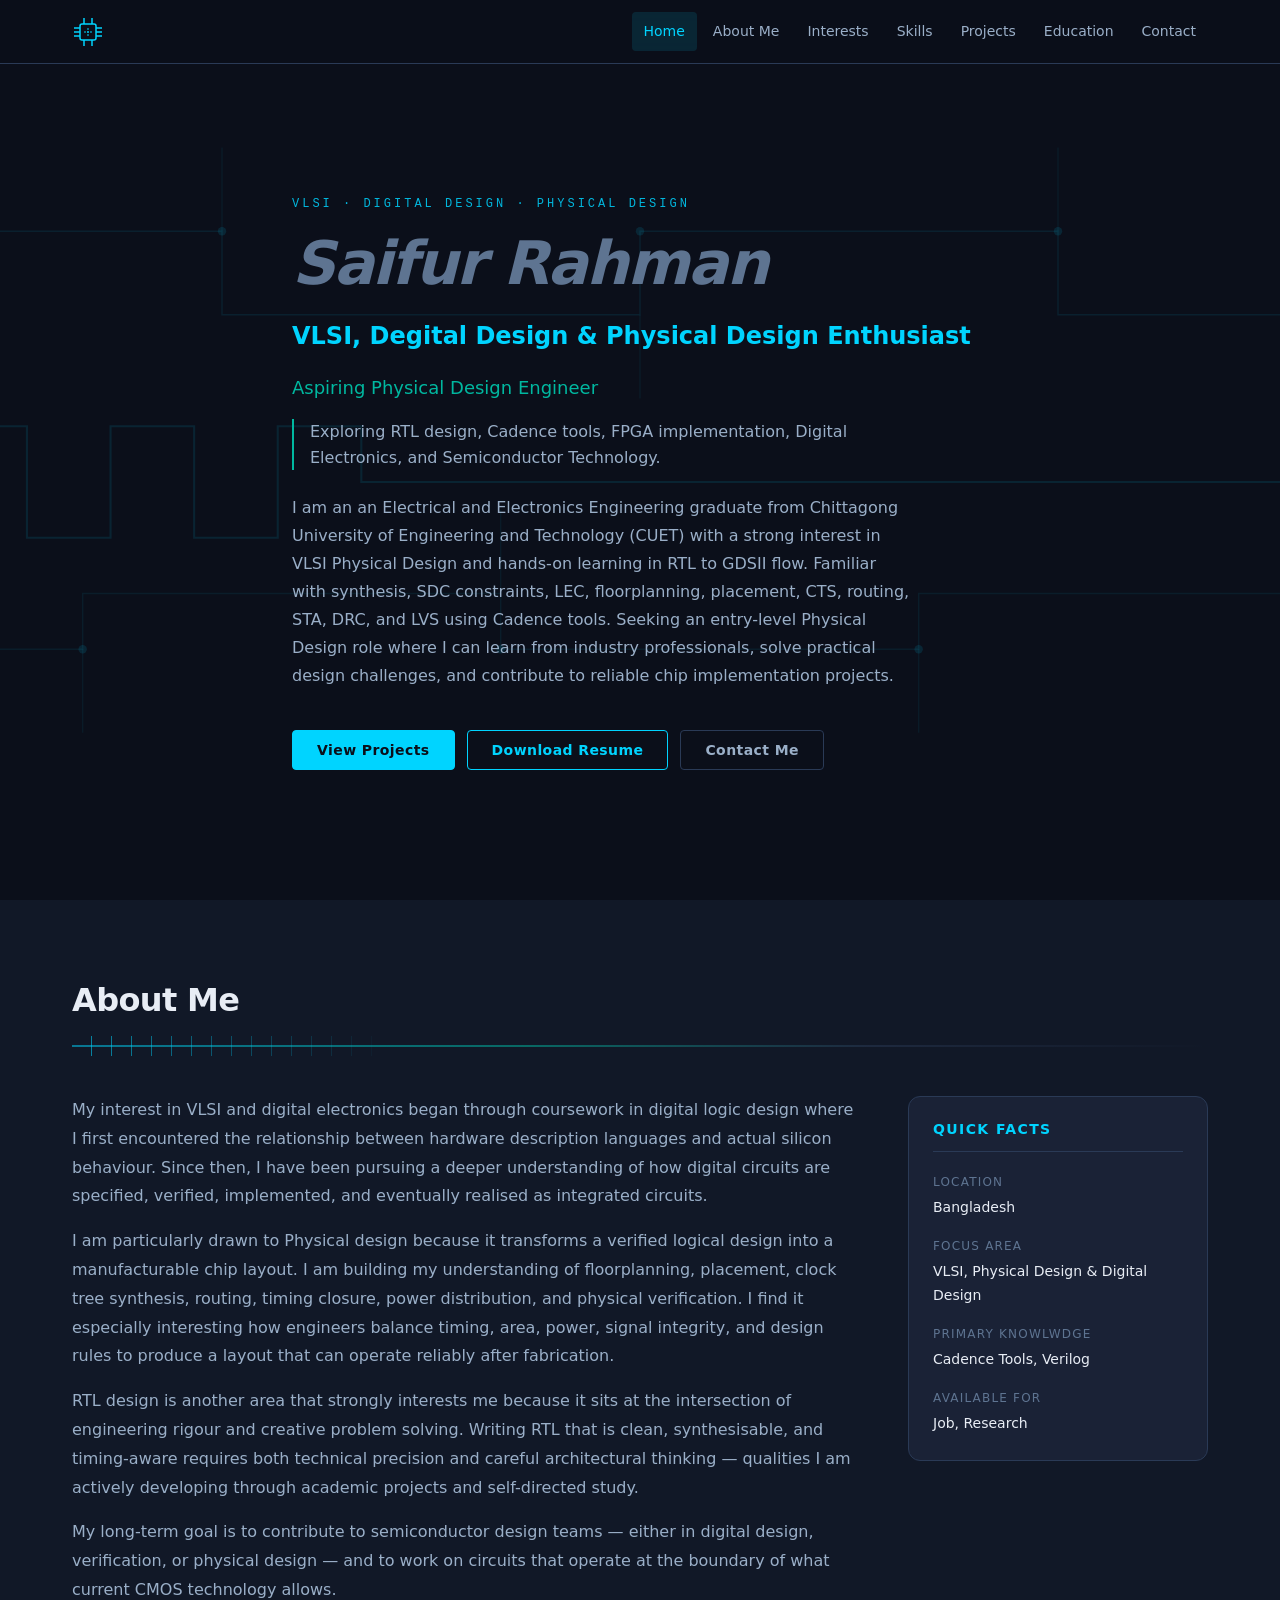
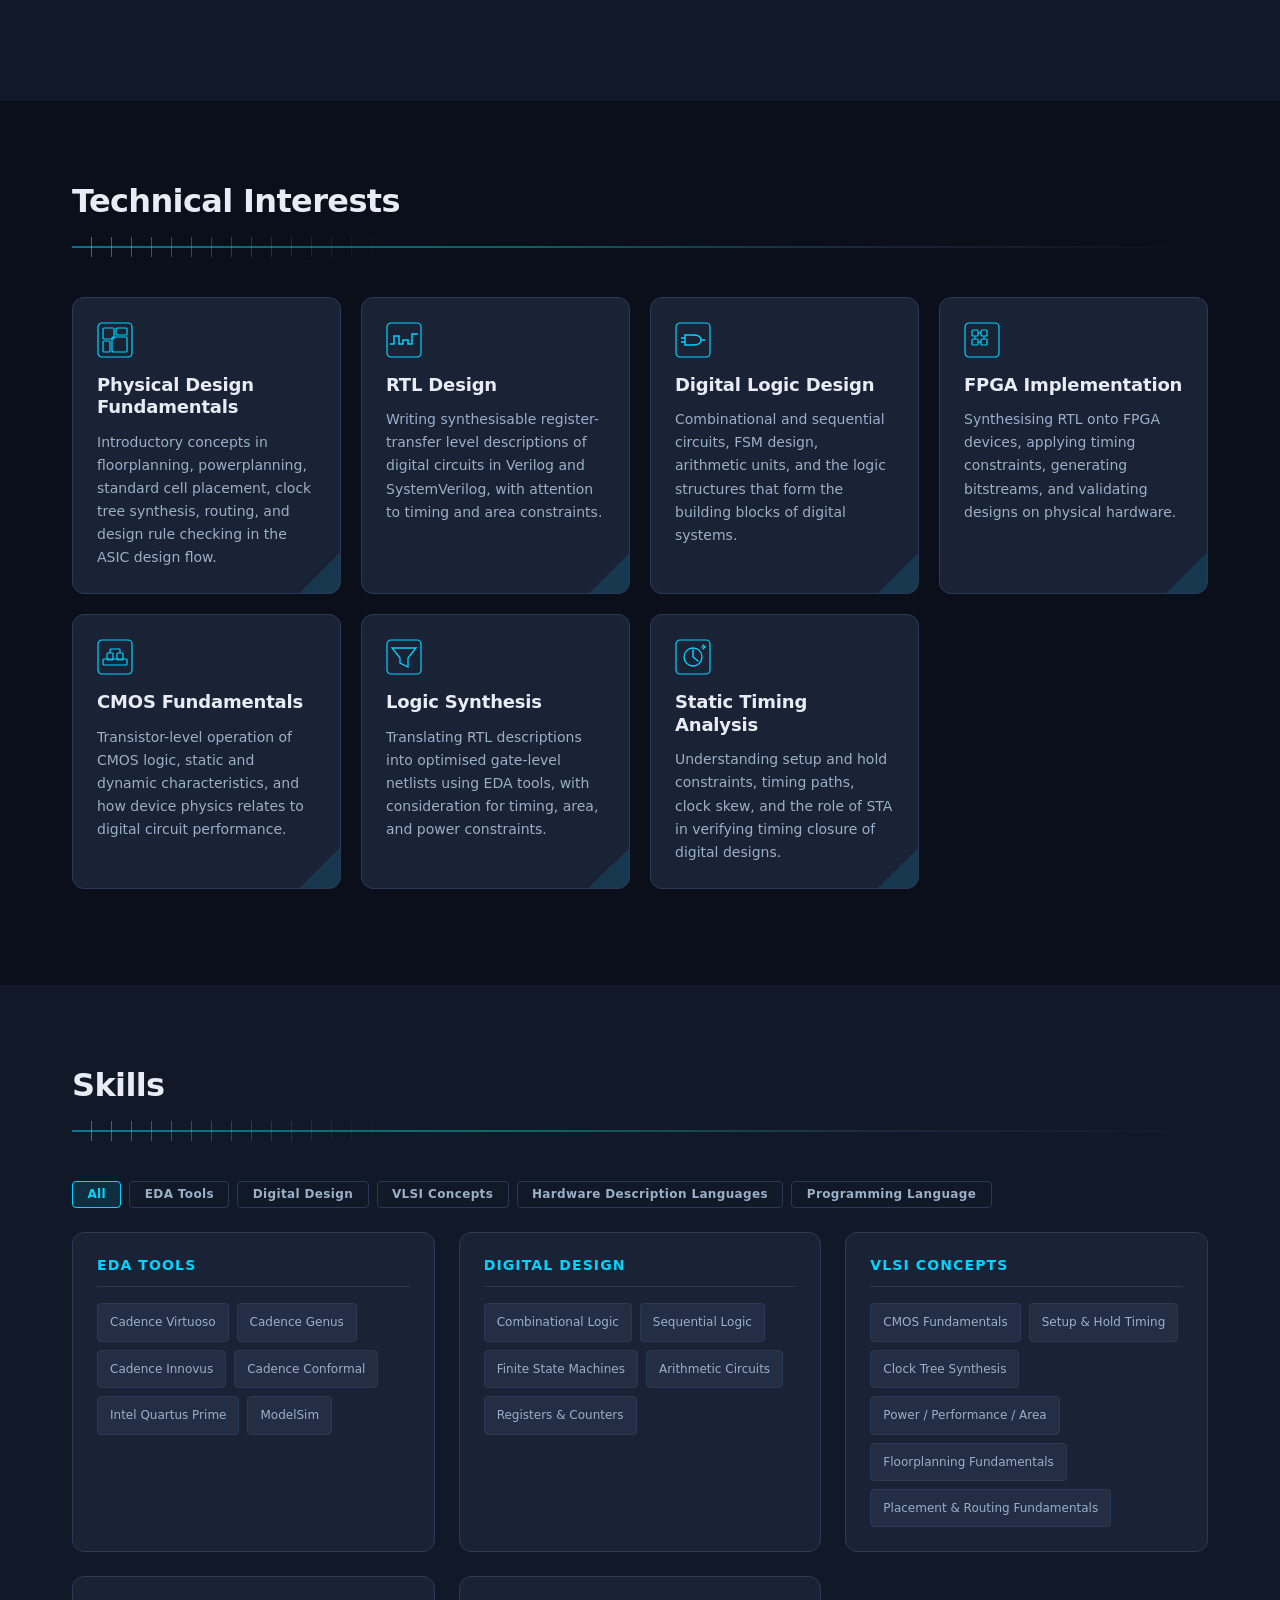
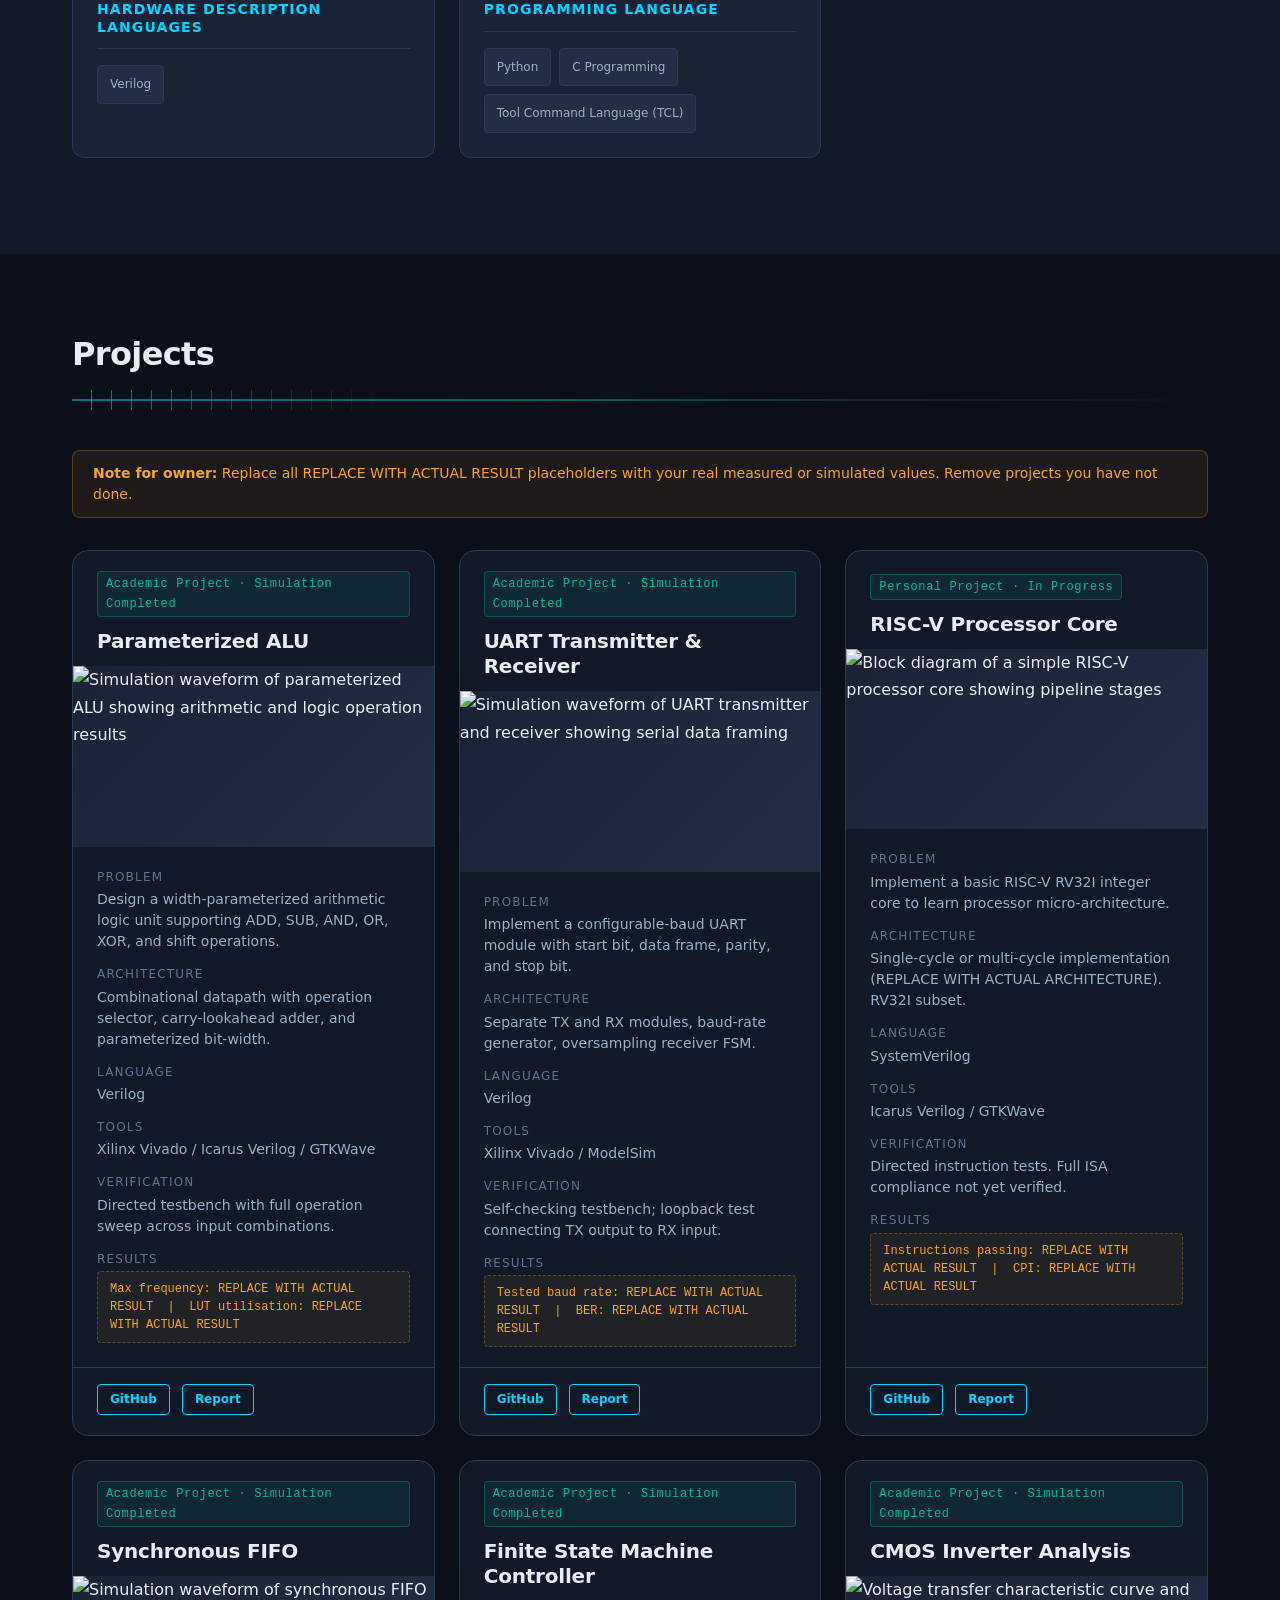
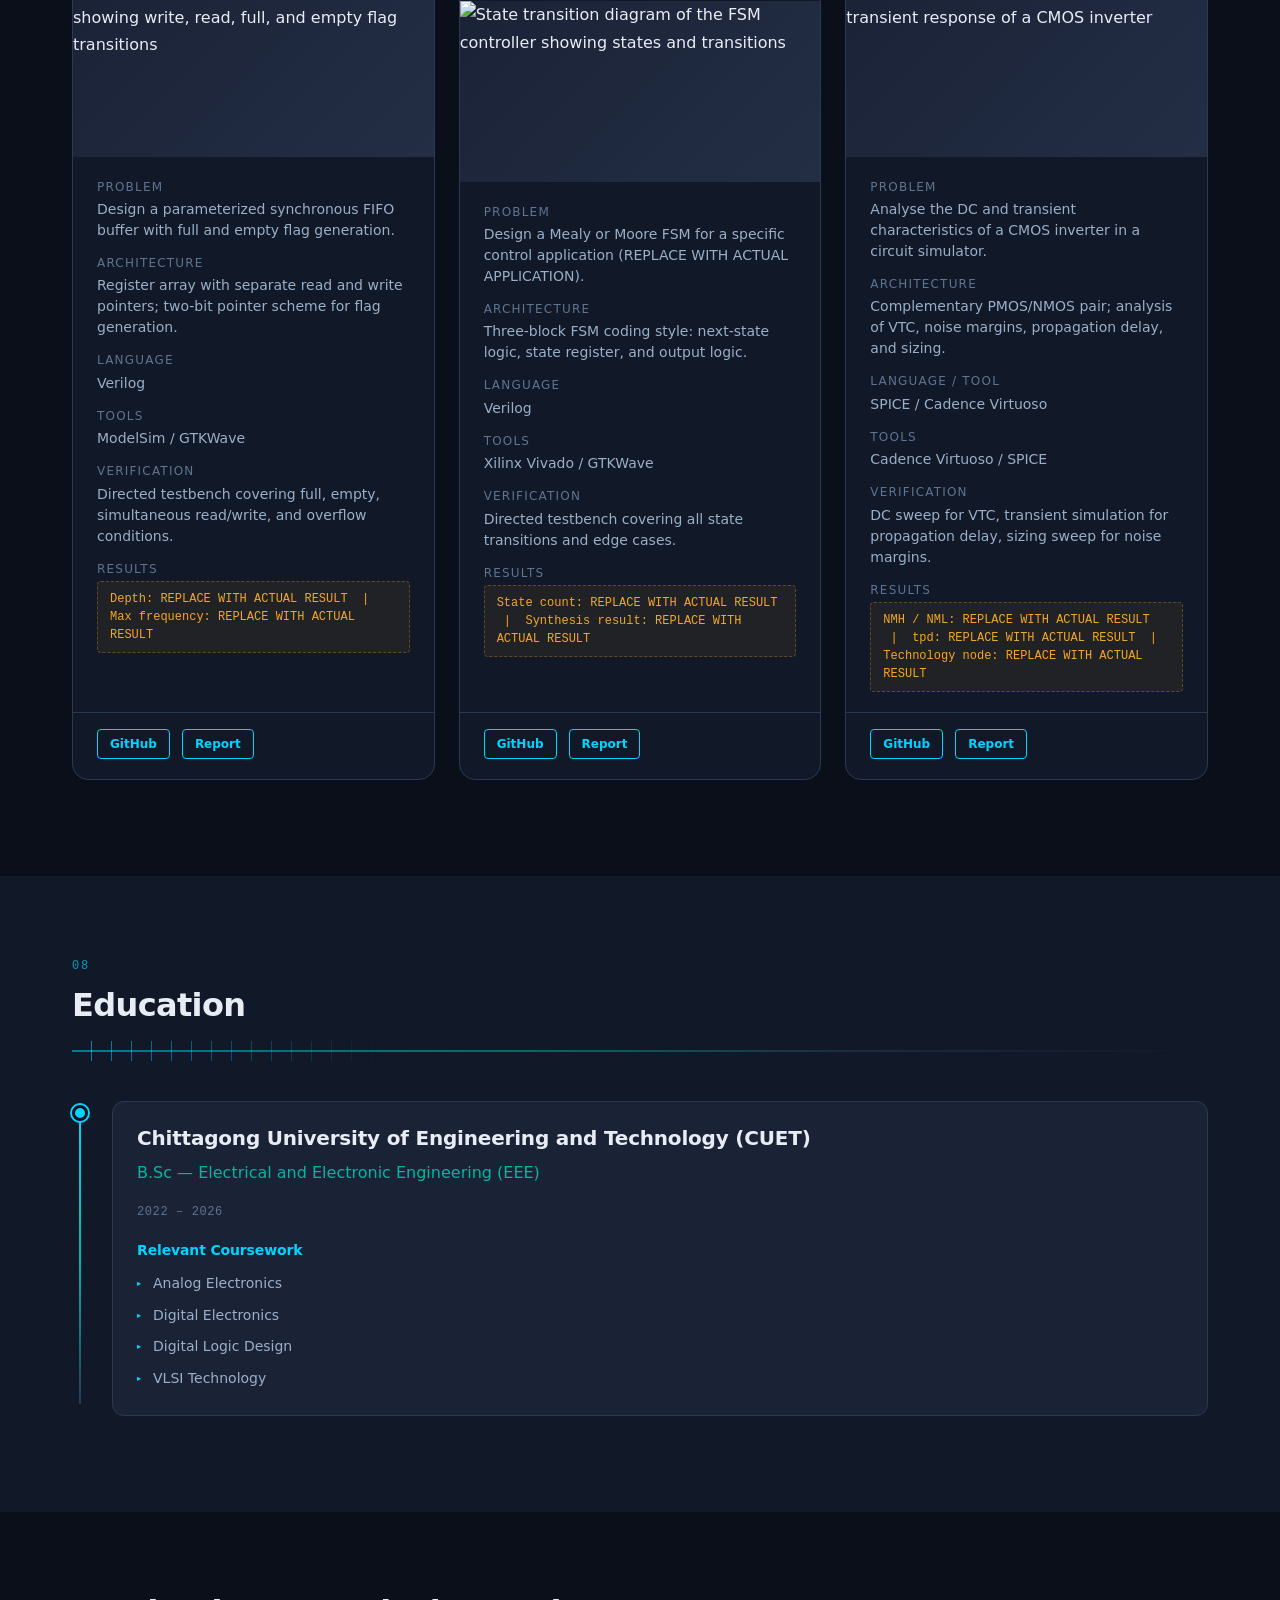
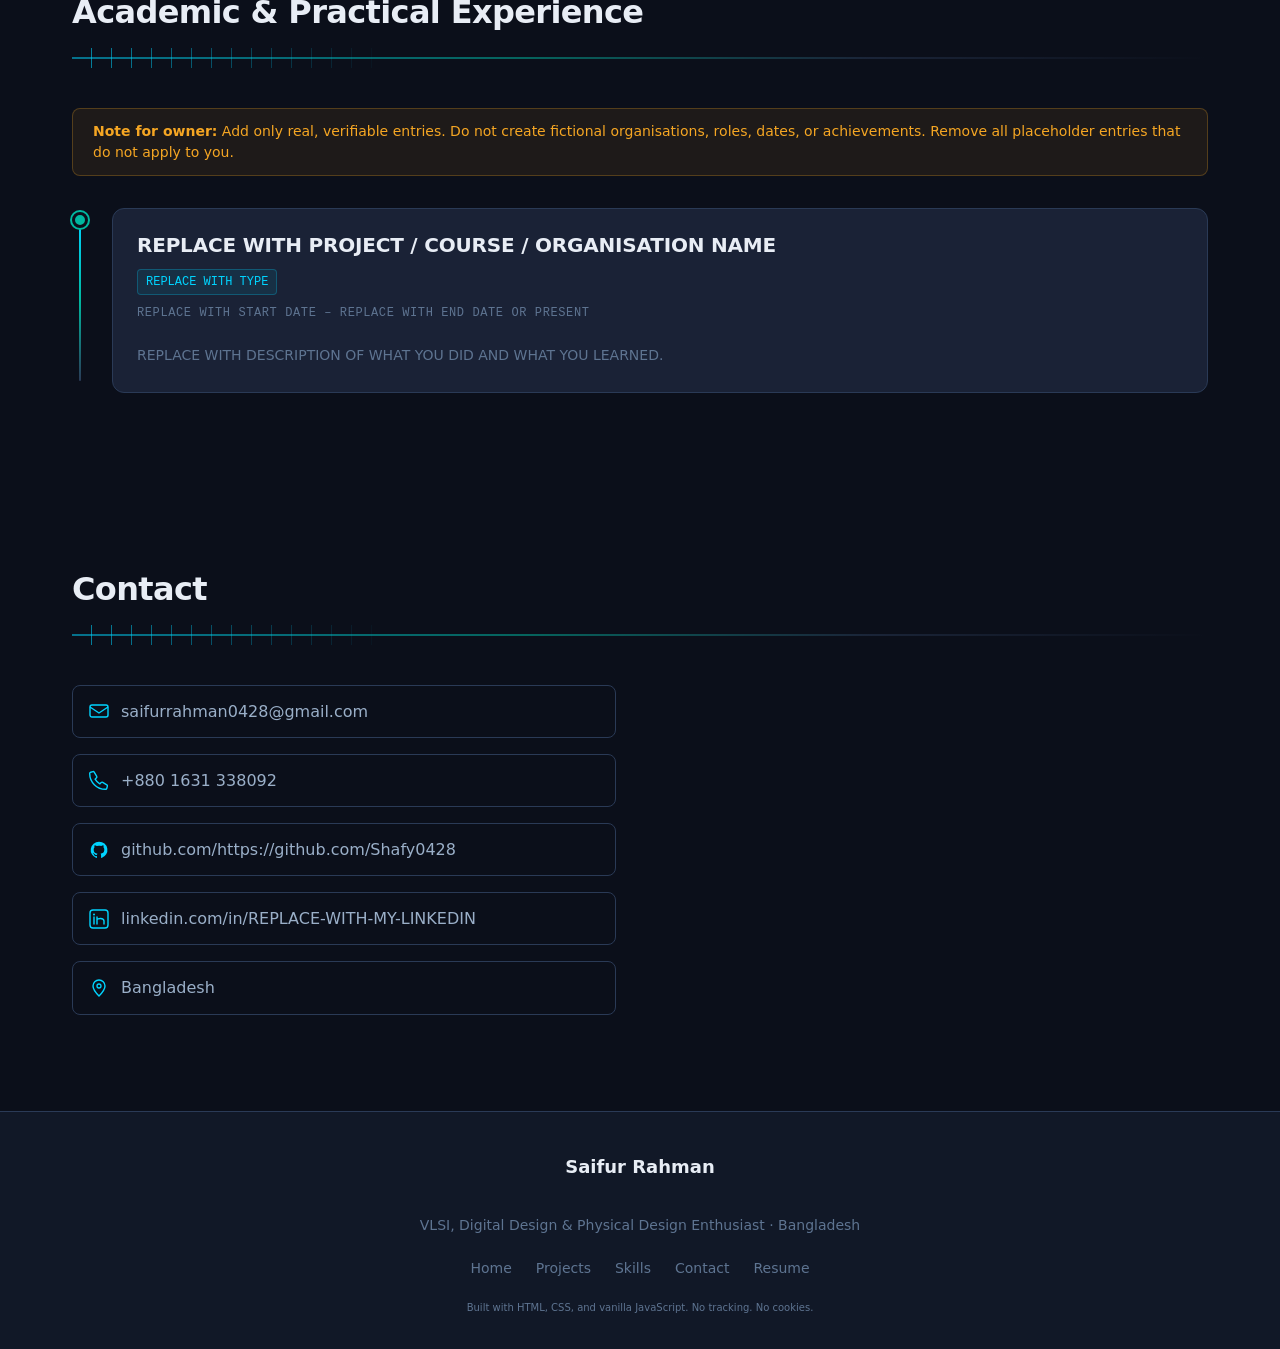
==== commit 6053396a: "bpr" ====
--- a/index.html
+++ b/index.html
@@ -92,14 +92,14 @@
       <nav id="primary-nav" class="primary-nav" aria-label="Primary navigation">
         <ul role="list">
           <li><a href="#home" class="nav-link">Home</a></li>
-          <li><a href="#about" class="nav-link">About</a></li>
+          <li><a href="#about" class="nav-link">About Me</a></li>
           <li><a href="#interests" class="nav-link">Interests</a></li>
           <li><a href="#skills" class="nav-link">Skills</a></li>
-          <li><a href="#design-flow" class="nav-link">Design Flow</a></li>
+          <!-- <li><a href="#design-flow" class="nav-link">Design Flow</a></li> -->
           <li><a href="#projects" class="nav-link">Projects</a></li>
-          <li><a href="#evidence" class="nav-link">Evidence</a></li>
+          <!-- <li><a href="#evidence" class="nav-link">Evidence</a></li> -->
           <li><a href="#education" class="nav-link">Education</a></li>
-          <li><a href="#experience" class="nav-link">Experience</a></li>
+          <!-- <li><a href="#experience" class="nav-link">Experience</a></li> -->
           <li><a href="#contact" class="nav-link">Contact</a></li>
         </ul>
       </nav>
@@ -147,7 +147,7 @@
           <span class="name-placeholder"> Saifur Rahman </span>
         </h1>
 
-        <p class="hero-title">VLSI, Degital Design and  Physical Design Enthusiast</p>
+        <p class="hero-title">VLSI, Degital Design & Physical Design Enthusiast</p>
         <p class="hero-alt-title">Aspiring Physical Design Engineer</p>
         <p class="hero-tagline">
           Exploring RTL design, Cadence tools, FPGA implementation,
@@ -1372,7 +1372,7 @@
         <!-- REVIEW: Replace with your actual name -->
         Saifur Rahman
       </p>
-      <p class="footer-tagline">VLSI and Digital Design Enthusiast &middot; Bangladesh</p>
+      <p class="footer-tagline">VLSI, Digital Design & Physical Design Enthusiast &middot; Bangladesh</p>
 
       <nav class="footer-nav" aria-label="Footer navigation">
         <ul role="list">
